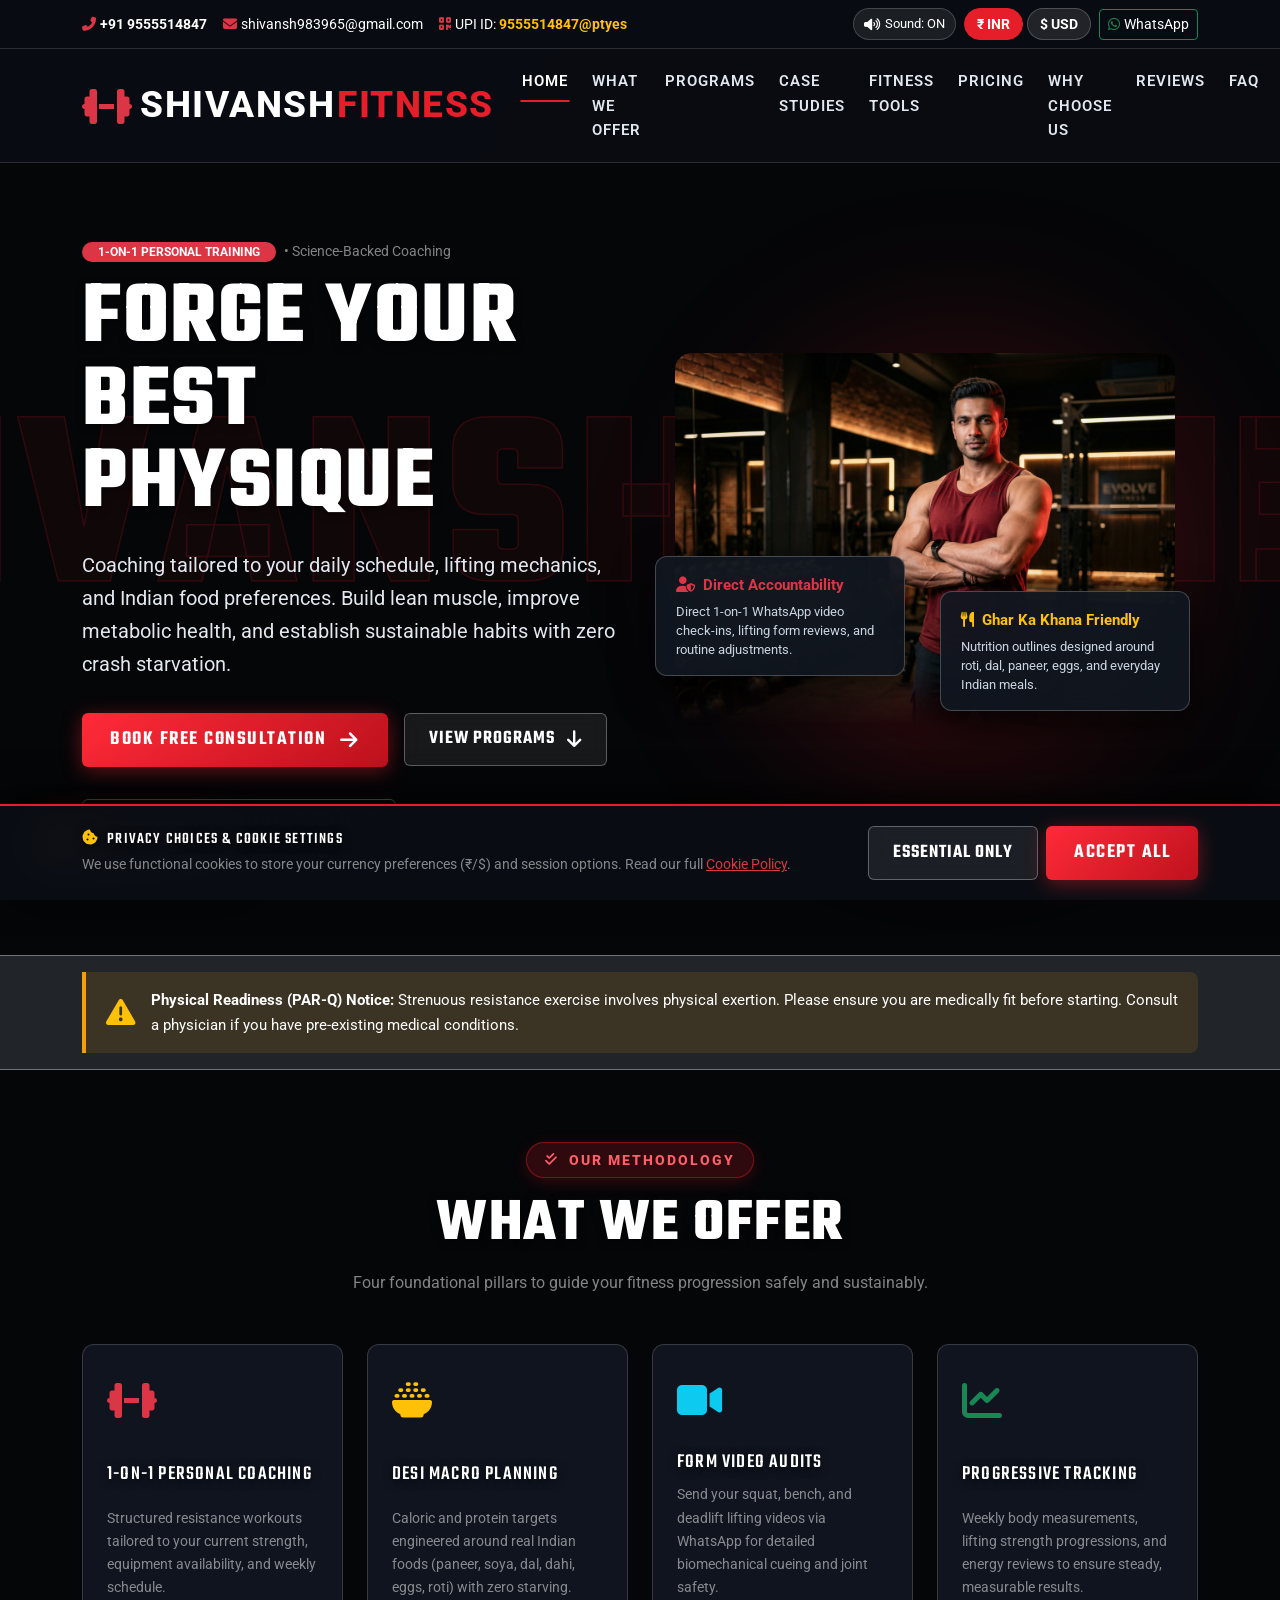
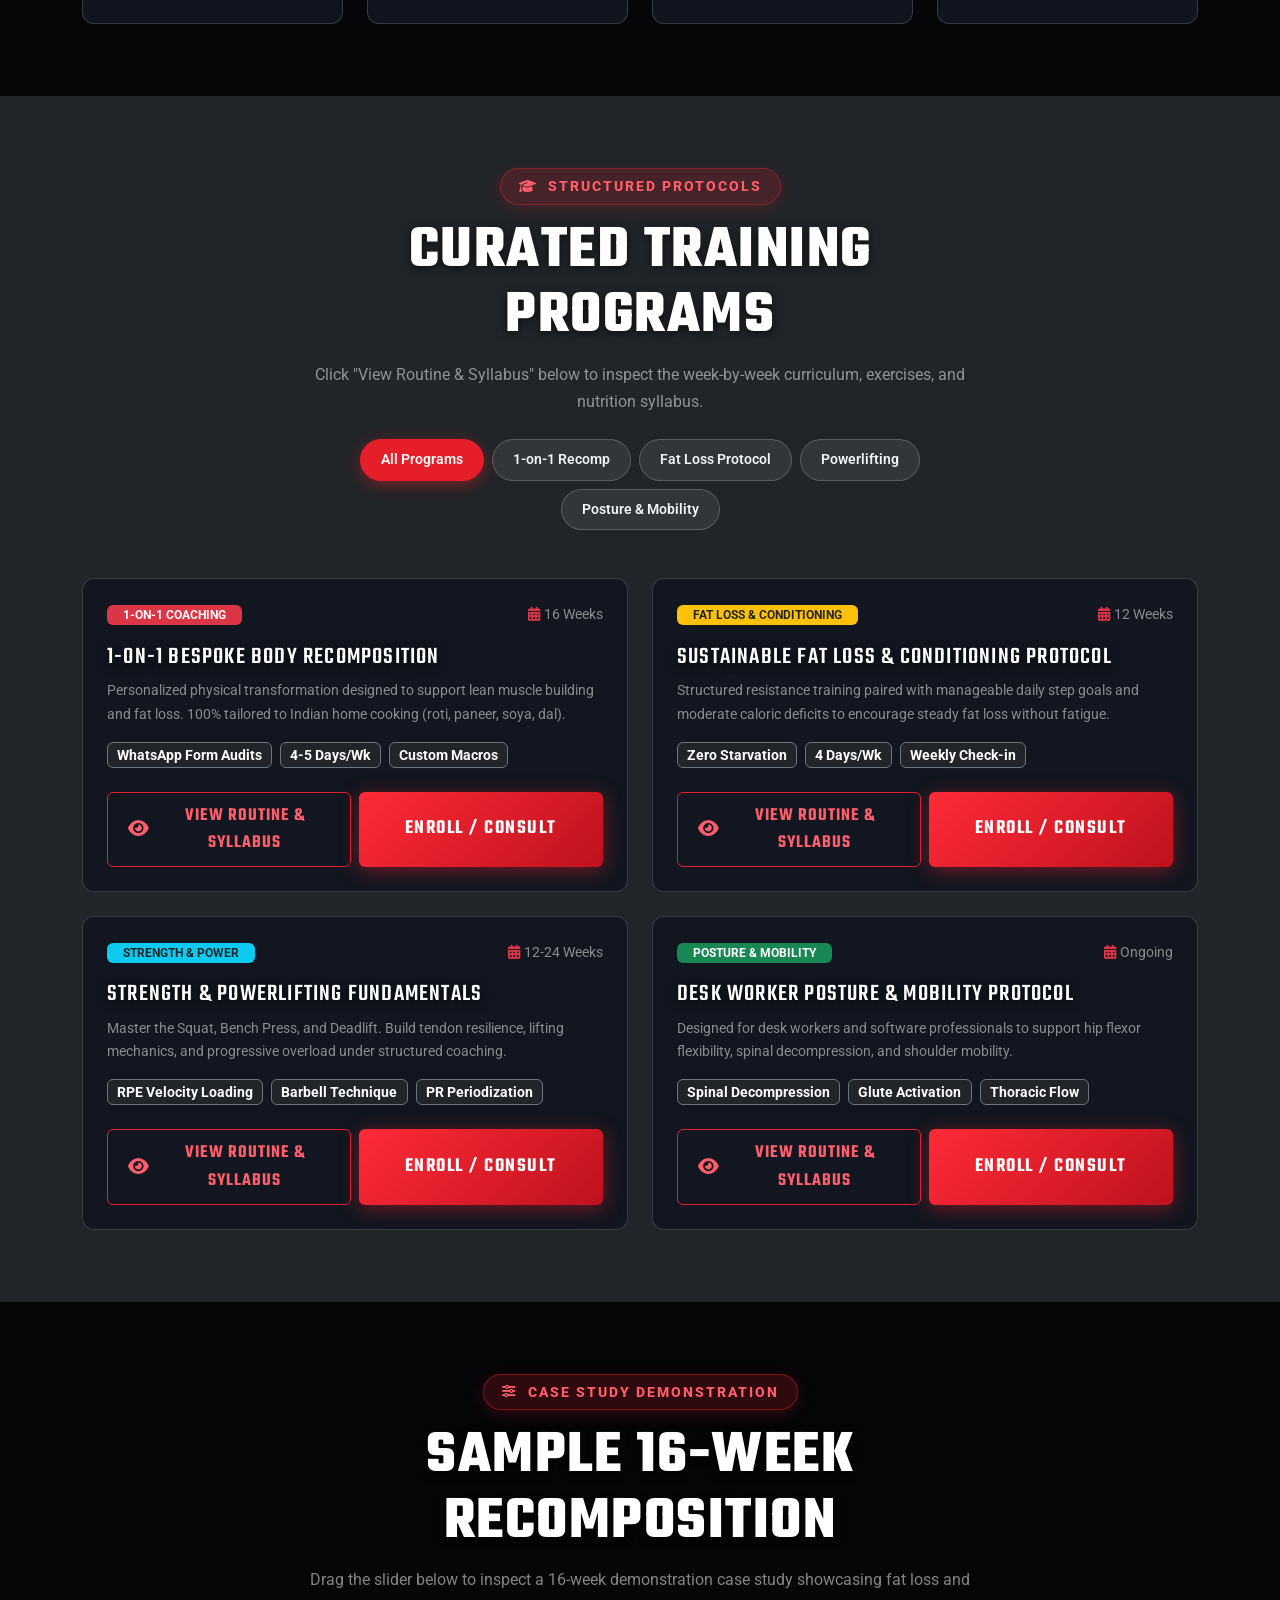
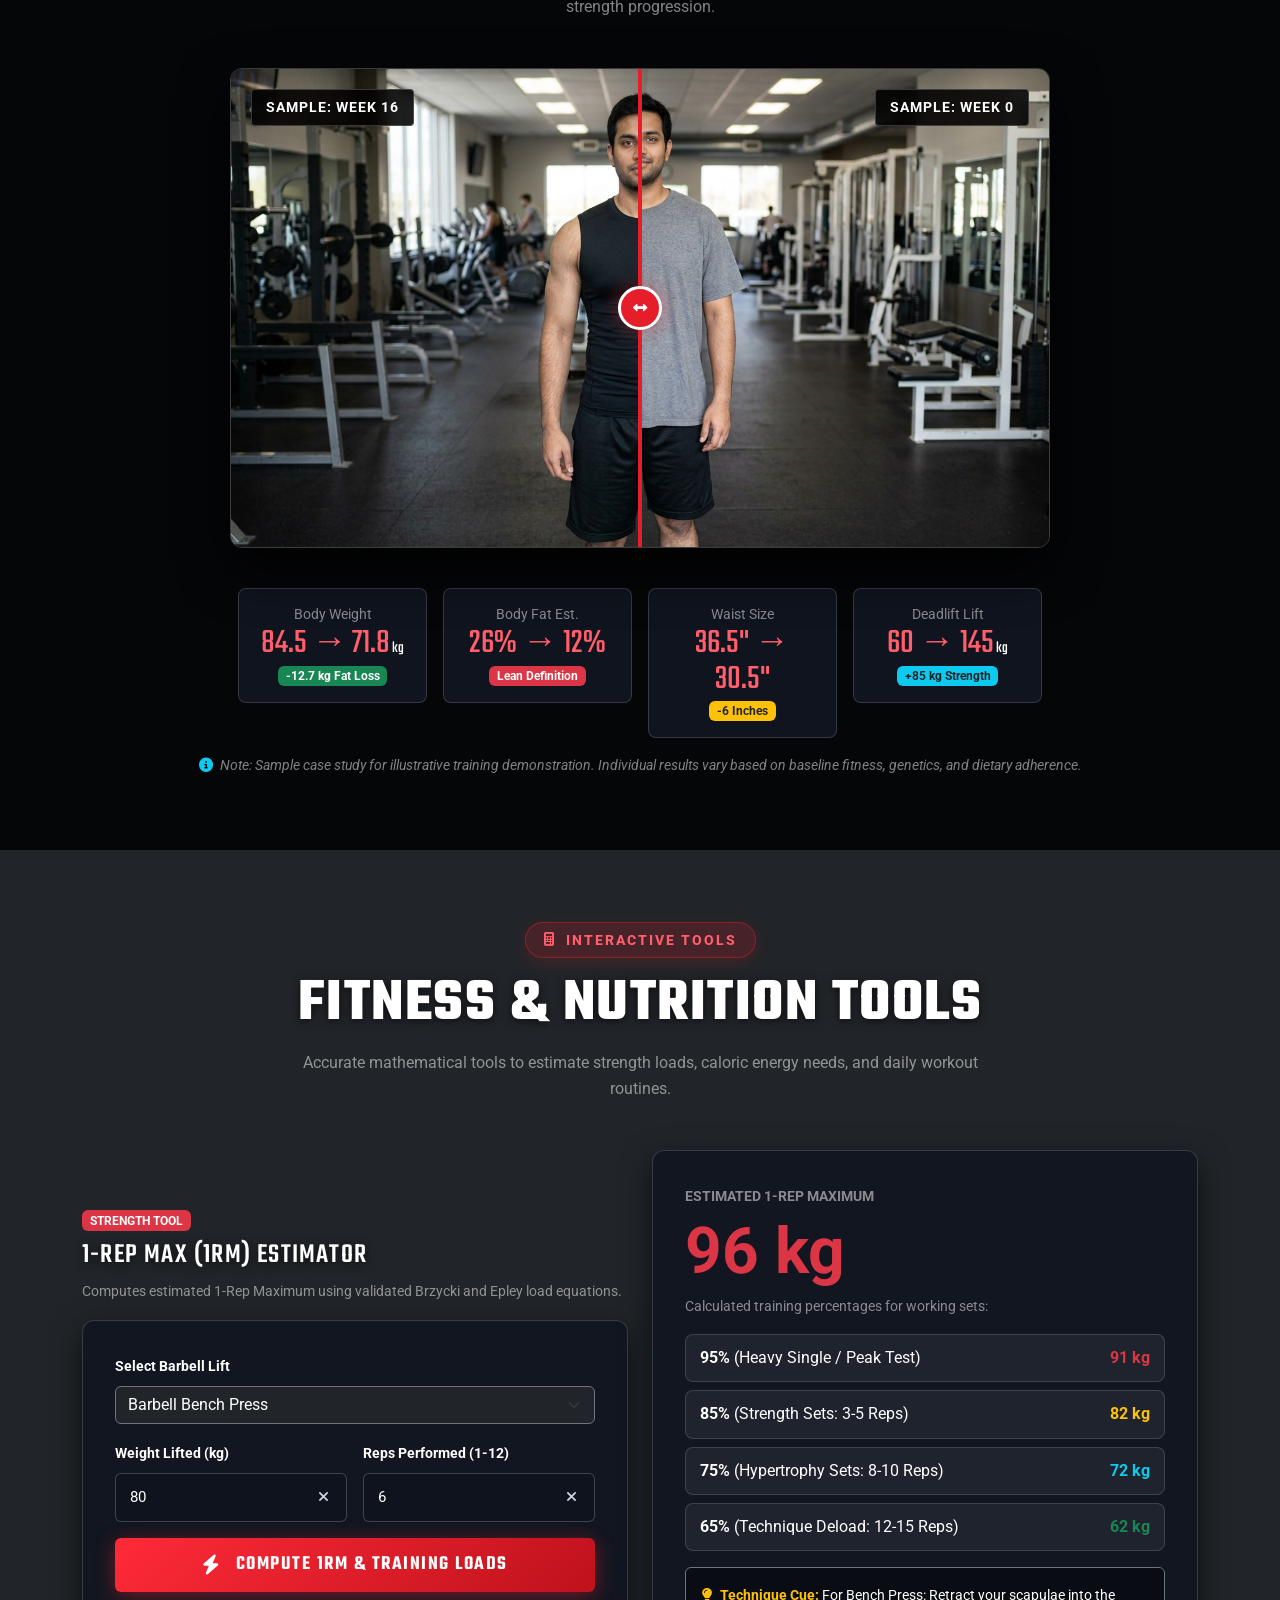
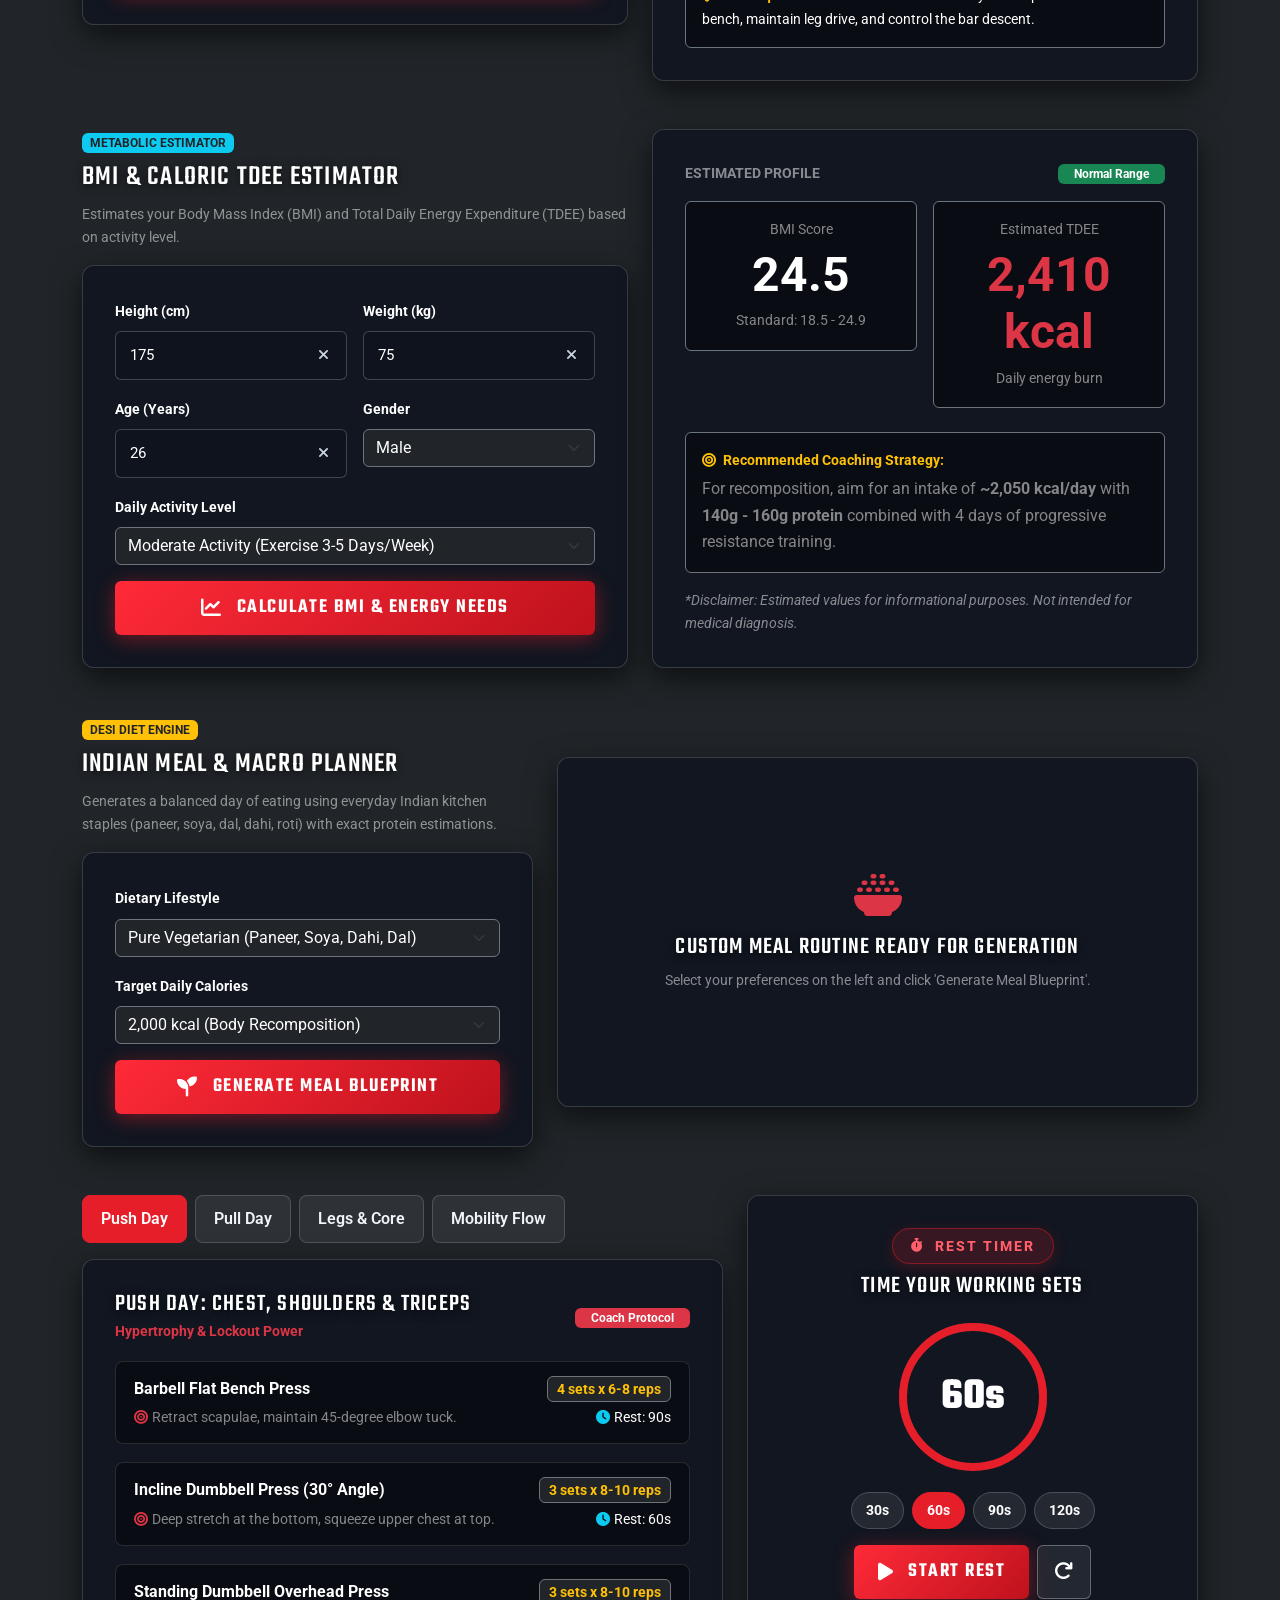
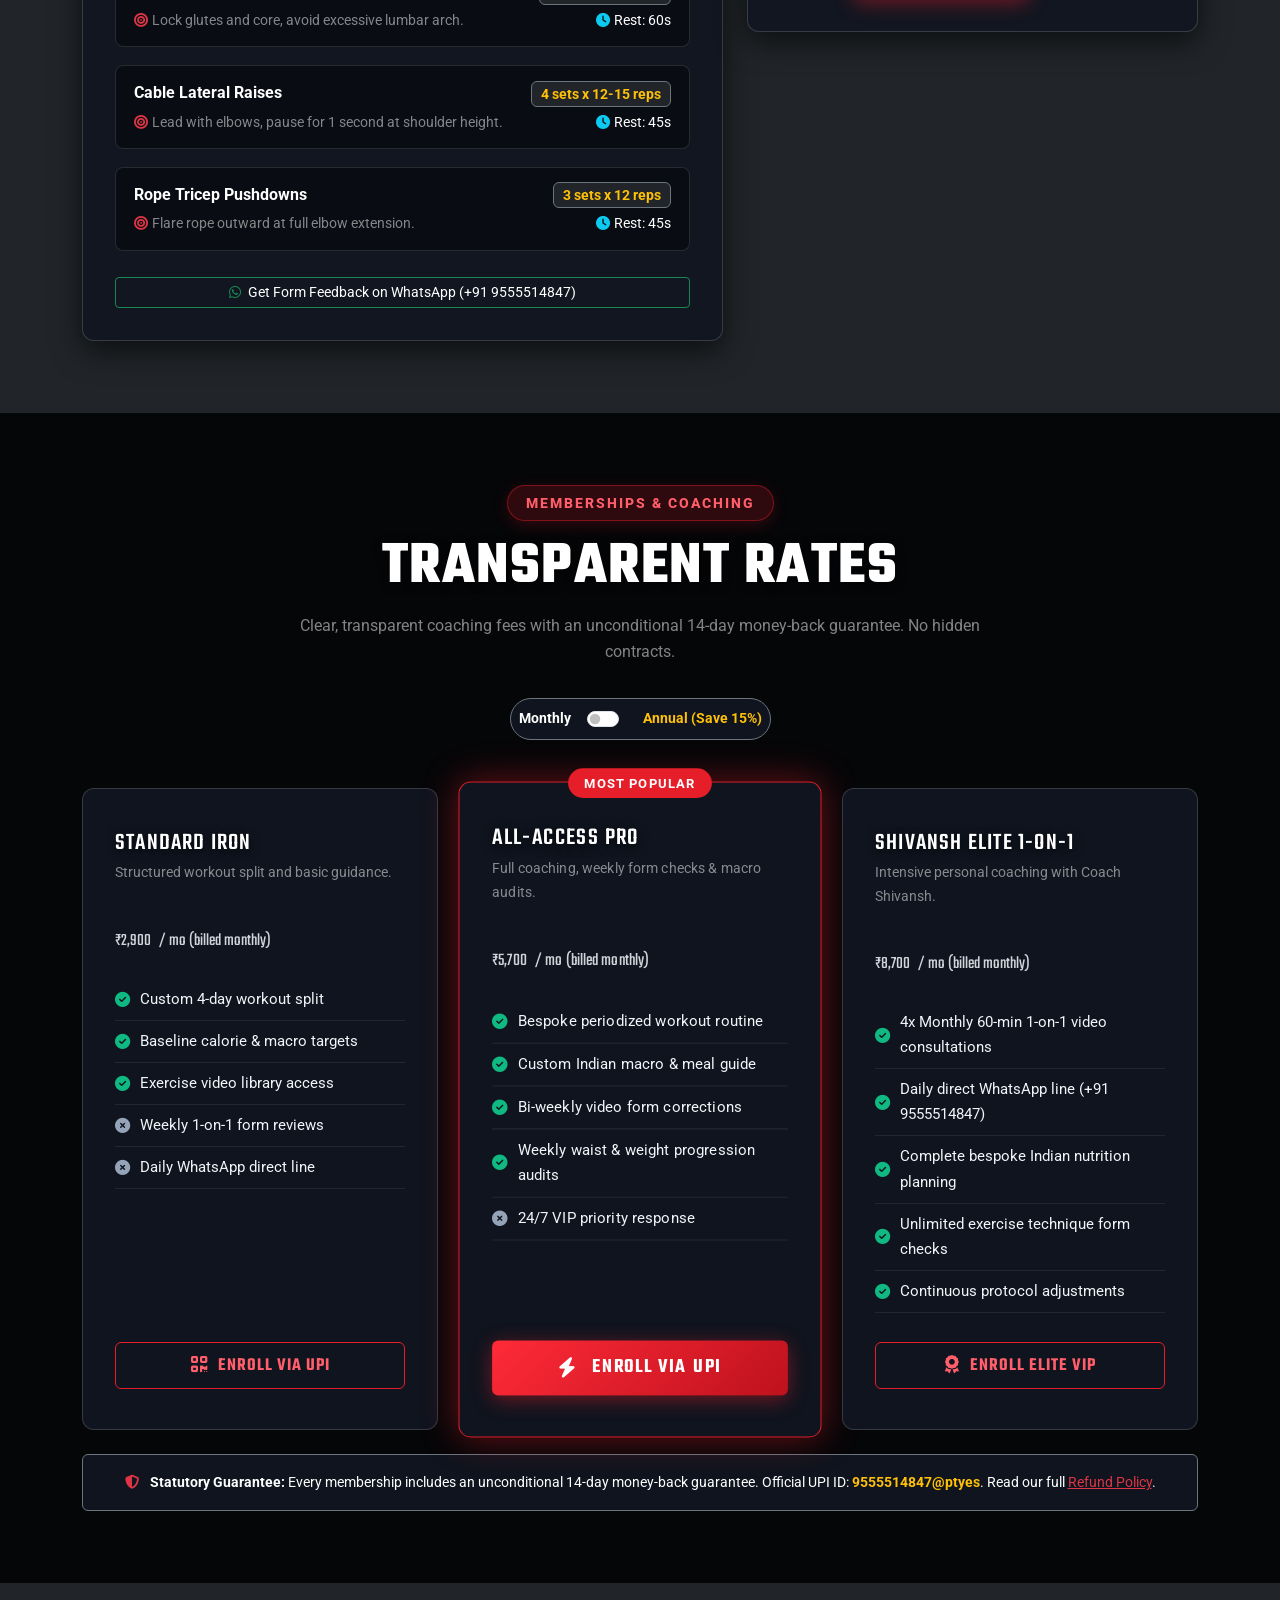
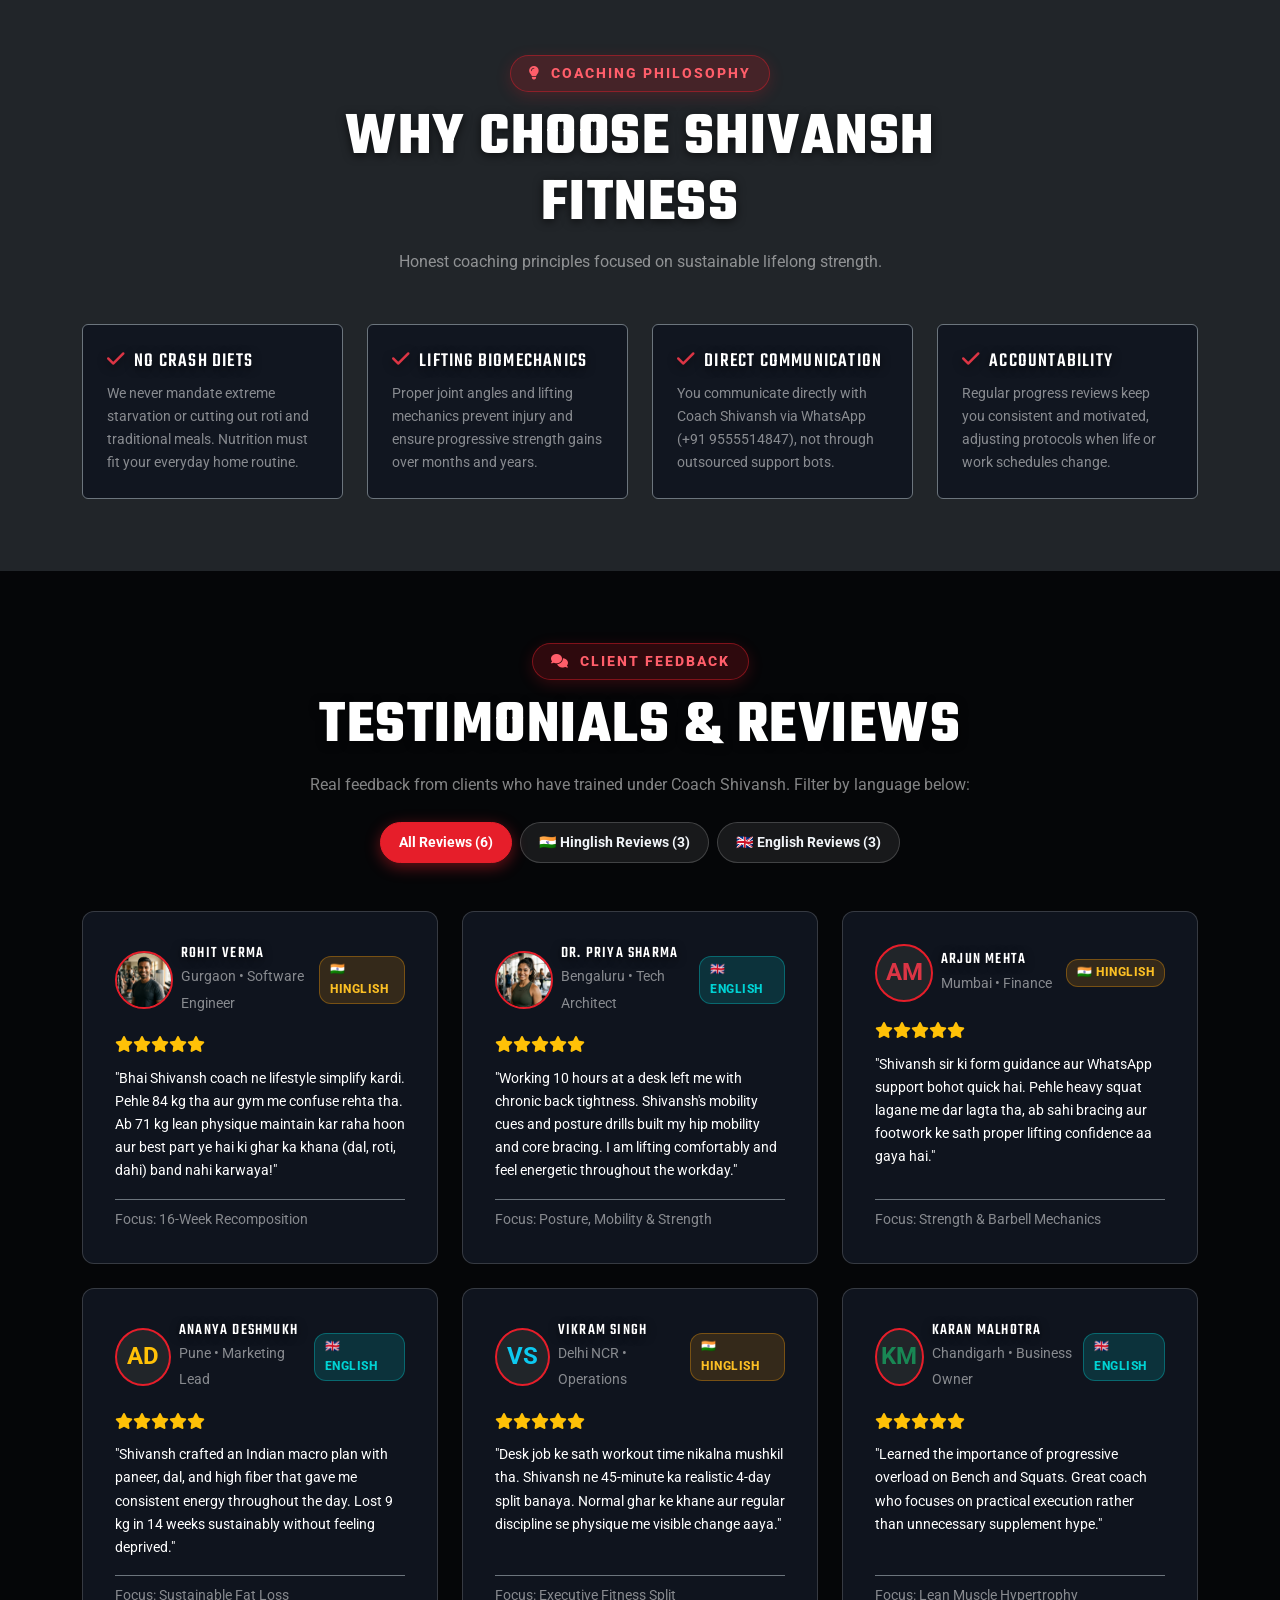
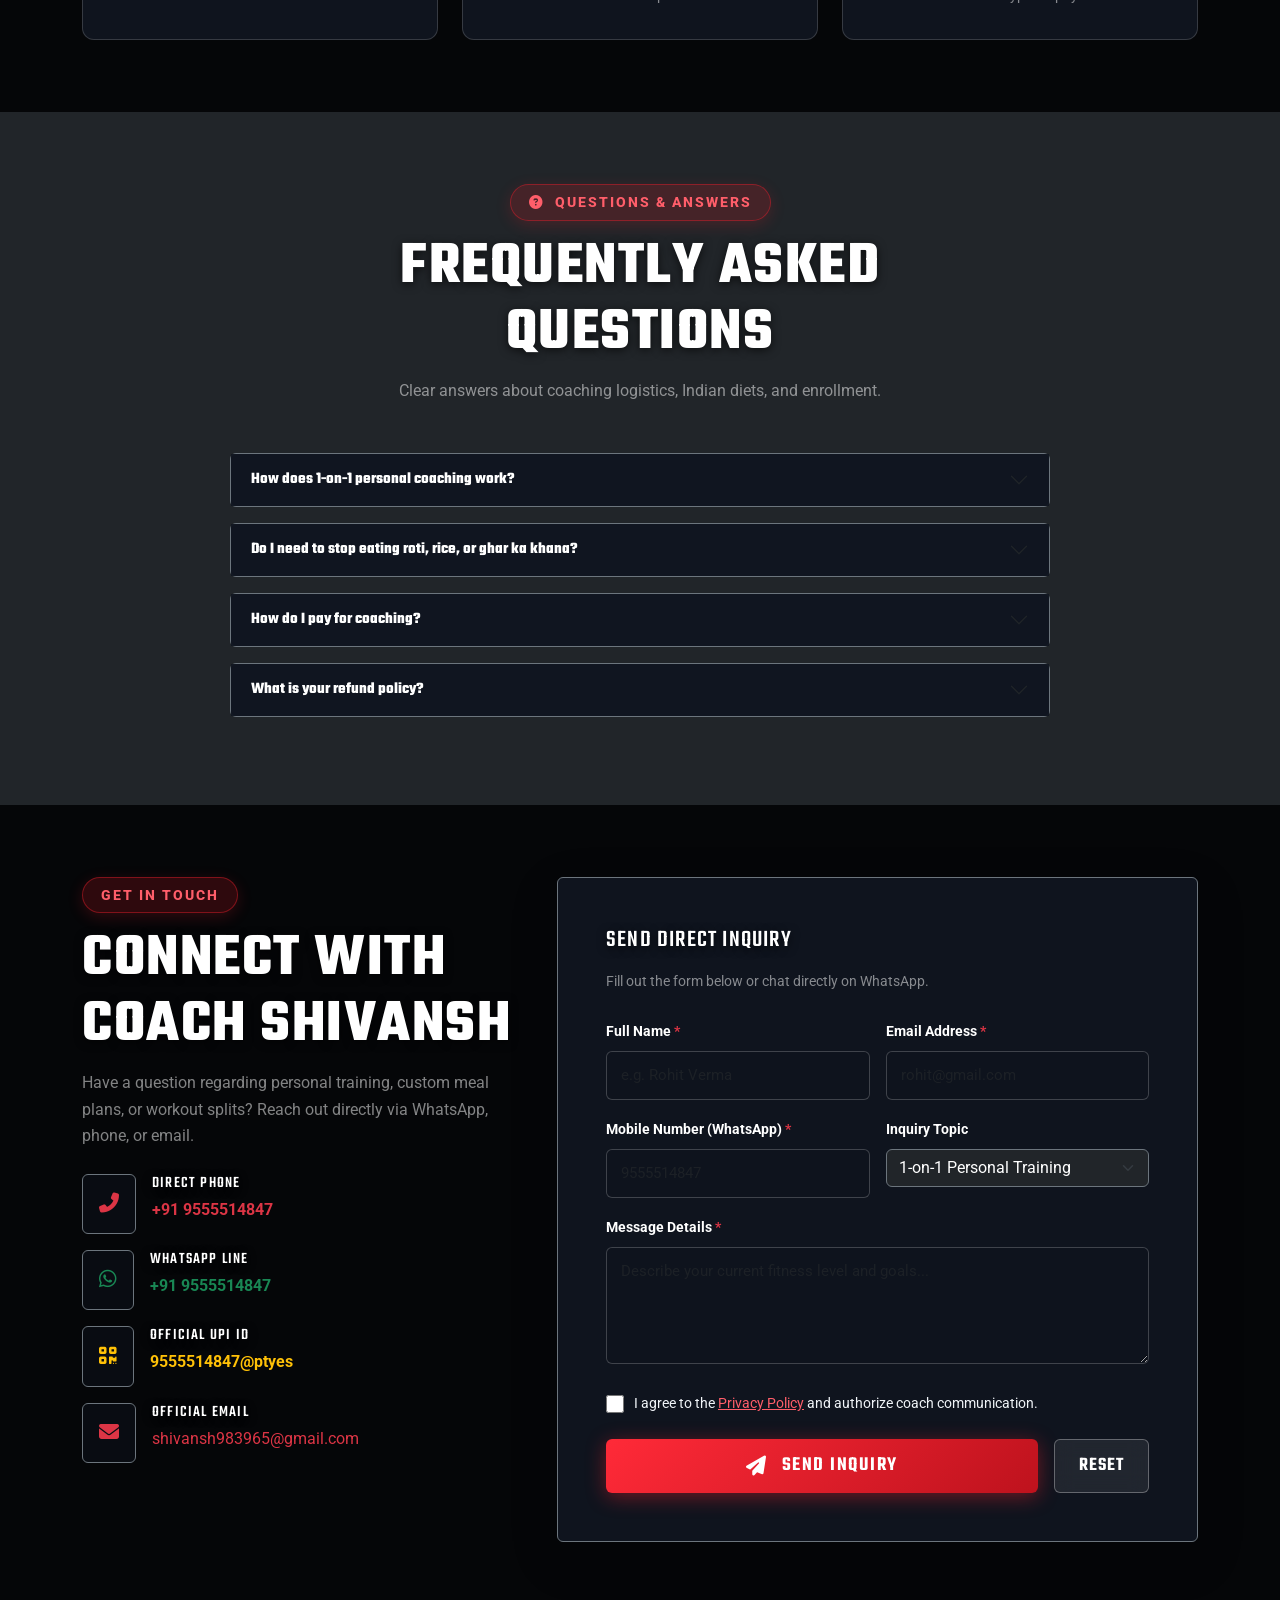
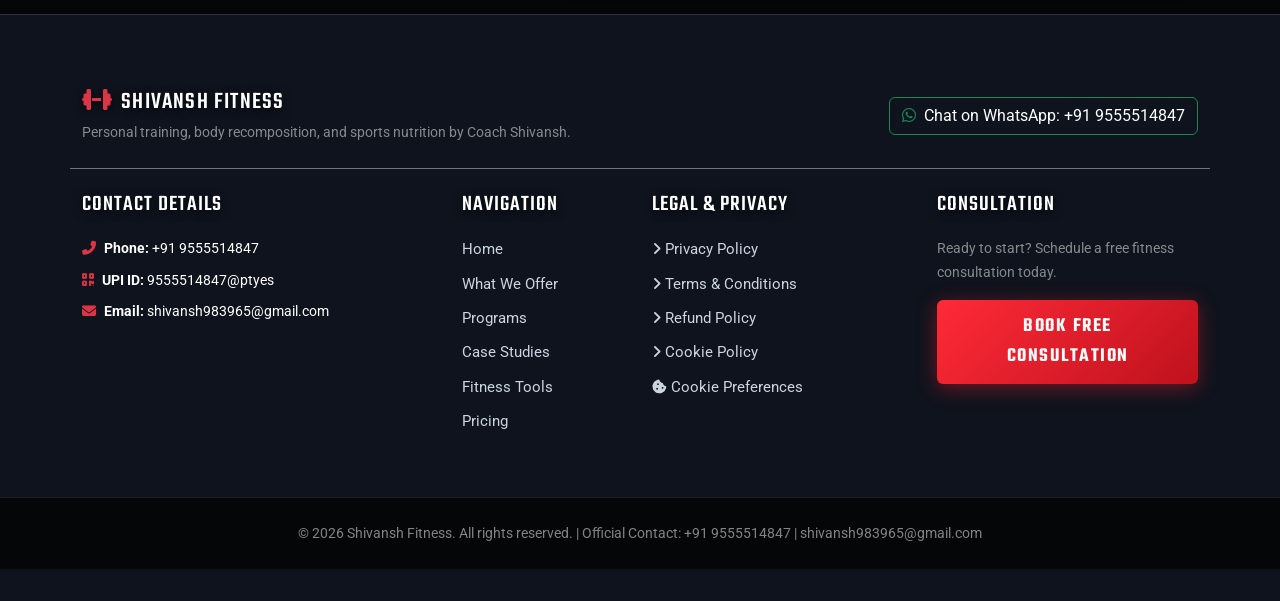
==== index.html @ 6442883d "Production-ready security, legal, SEO, and UX audit fixes" ====
<!DOCTYPE html>
<html lang="en">
<head>
  <meta charset="utf-8">
  <title>Shivansh Fitness | Personal Training, Body Recomposition & Nutrition Coaching</title>
  <meta name="viewport" content="width=device-width, initial-scale=1.0">
  <meta name="description" content="Personal training and fitness coaching by Coach Shivansh. Science-backed body recomposition, 1RM strength calculator, and customized Indian meal planning with zero starvation.">
  <meta name="keywords" content="Shivansh Fitness, personal trainer, online fitness coach, body recomposition, Indian diet planner, 1RM calculator, strength training, fat loss coaching">
  <meta name="author" content="Shivansh Fitness">
  <link rel="canonical" href="https://shivansh879516-star.github.io/gym-website/">

  <!-- Open Graph / Facebook -->
  <meta property="og:type" content="website">
  <meta property="og:url" content="https://shivansh879516-star.github.io/gym-website/">
  <meta property="og:title" content="Shivansh Fitness | Personal Training & Nutrition Coaching">
  <meta property="og:description" content="Science-backed 1-on-1 personal training, body recomposition, and sustainable Indian nutrition planning.">
  <meta property="og:image" content="https://shivansh879516-star.github.io/gym-website/img/hero-trainer.jpg">

  <!-- Twitter / X -->
  <meta property="twitter:card" content="summary_large_image">
  <meta property="twitter:url" content="https://shivansh879516-star.github.io/gym-website/">
  <meta property="twitter:title" content="Shivansh Fitness | Personal Training & Nutrition Coaching">
  <meta property="twitter:description" content="Science-backed 1-on-1 personal training, body recomposition, and sustainable Indian nutrition planning.">
  <meta property="twitter:image" content="https://shivansh879516-star.github.io/gym-website/img/hero-trainer.jpg">

  <!-- Google Web Fonts -->
  <link rel="preconnect" href="https://fonts.googleapis.com">
  <link rel="preconnect" href="https://fonts.gstatic.com" crossorigin>
  <link href="https://fonts.googleapis.com/css2?family=Roboto:wght@300;400;500;700;900&family=Teko:wght@400;500;600;700&display=swap" rel="stylesheet">

  <!-- Icons & Bootstrap 5 -->
  <link rel="stylesheet" href="https://cdnjs.cloudflare.com/ajax/libs/font-awesome/6.4.0/css/all.min.css">
  <link href="https://cdn.jsdelivr.net/npm/bootstrap@5.3.2/dist/css/bootstrap.min.css" rel="stylesheet">

  <!-- Custom Stylesheet -->
  <link href="css/style.css" rel="stylesheet">
</head>

<body>
  <!-- Ambient Breathing Red Glow Mesh -->
  <div class="ambient-glow-mesh" aria-hidden="true"></div>

  <!-- Accessible Skip Link -->
  <a href="#main-content" class="skip-link">Skip to main content</a>

  <!-- Top Bar with Verified Contact & Sound Toggle -->
  <header class="topbar-wrapper py-2">
    <div class="container">
      <div class="row align-items-center gy-2">
        <div class="col-lg-8 col-md-7 text-center text-md-start">
          <div class="d-flex flex-wrap justify-content-center justify-content-md-start gap-3 align-items-center">
            <a href="tel:+919555514847" class="text-white fw-bold" aria-label="Direct Phone +91 9555514847">
              <i class="fas fa-phone-alt text-danger me-1" aria-hidden="true"></i>+91 9555514847
            </a>
            <a href="mailto:shivansh983965@gmail.com" class="text-white" aria-label="Official Email shivansh983965@gmail.com">
              <i class="fas fa-envelope text-danger me-1" aria-hidden="true"></i>shivansh983965@gmail.com
            </a>
            <span class="text-white"><i class="fas fa-qrcode text-danger me-1"></i>UPI ID: <strong class="text-warning">9555514847@ptyes</strong></span>
          </div>
        </div>
        <div class="col-lg-4 col-md-5 text-center text-md-end">
          <div class="d-flex justify-content-center justify-content-md-end align-items-center gap-2">
            <!-- Audio Sound Toggle -->
            <button type="button" id="soundToggleBtn" class="sound-toggle-btn" aria-label="Toggle UI Sound Effects">
              <i class="fas fa-volume-up"></i> Sound: ON
            </button>
            <!-- Currency Switcher -->
            <div class="d-inline-flex gap-1 align-items-center">
              <button type="button" id="currINR" class="currency-pill-btn active" aria-label="Switch to Indian Rupees">₹ INR</button>
              <button type="button" id="currUSD" class="currency-pill-btn" aria-label="Switch to US Dollars">$ USD</button>
            </div>
            <a href="https://wa.me/919555514847?text=Hi%20Shivansh!%20I%20am%20interested%20in%20your%20Personal%20Training%20programs." target="_blank" rel="noopener noreferrer" class="btn btn-sm btn-outline-success text-white py-1 px-2 border-success d-inline-flex align-items-center gap-1" aria-label="Message Coach Shivansh on WhatsApp">
              <i class="fab fa-whatsapp text-success"></i> WhatsApp
            </a>
          </div>
        </div>
      </div>
    </div>
  </header>

  <!-- Sticky Navbar -->
  <nav class="navbar navbar-expand-lg navbar-custom" aria-label="Primary Navigation">
    <div class="container">
      <a class="navbar-brand d-flex align-items-center" href="index.html">
        <i class="fas fa-dumbbell text-danger fa-2x me-2" aria-hidden="true"></i>
        <span class="brand-logo-text">SHIVANSH<span>FITNESS</span></span>
      </a>

      <!-- Quick Action CTA -->
      <div class="d-flex align-items-center gap-2 order-lg-3">
        <button type="button" class="btn btn-primary-custom d-none d-sm-inline-flex" data-bs-toggle="modal" data-bs-target="#consultationModal">
          <span>Book Free Consultation</span>
        </button>
        <button class="navbar-toggler border-0 text-white p-2" type="button" data-bs-toggle="collapse" data-bs-target="#mainNavbar" aria-controls="mainNavbar" aria-expanded="false" aria-label="Toggle navigation menu">
          <i class="fas fa-bars fa-lg text-danger"></i>
        </button>
      </div>

      <div class="collapse navbar-collapse order-lg-2 justify-content-center" id="mainNavbar">
        <ul class="navbar-nav mb-2 mb-lg-0">
          <li class="nav-item"><a class="nav-link active" href="#hero">Home</a></li>
          <li class="nav-item"><a class="nav-link" href="#offerings">What We Offer</a></li>
          <li class="nav-item"><a class="nav-link" href="#programs">Programs</a></li>
          <li class="nav-item"><a class="nav-link" href="#transformation">Case Studies</a></li>
          <li class="nav-item"><a class="nav-link" href="#tools">Fitness Tools</a></li>
          <li class="nav-item"><a class="nav-link" href="#pricing">Pricing</a></li>
          <li class="nav-item"><a class="nav-link" href="#philosophy">Why Choose Us</a></li>
          <li class="nav-item"><a class="nav-link" href="#results">Reviews</a></li>
          <li class="nav-item"><a class="nav-link" href="#faq">FAQ</a></li>
          <li class="nav-item dropdown">
            <a class="nav-link dropdown-toggle" href="#" id="policyDropdown" role="button" data-bs-toggle="dropdown" aria-expanded="false">
              Legal
            </a>
            <ul class="dropdown-menu dropdown-menu-dark" aria-labelledby="policyDropdown">
              <li><a class="dropdown-item" href="privacy-policy.html">Privacy Policy</a></li>
              <li><a class="dropdown-item" href="terms-conditions.html">Terms & Conditions</a></li>
              <li><a class="dropdown-item" href="refund-policy.html">Refund Policy</a></li>
              <li><a class="dropdown-item" href="cookie-policy.html">Cookie Policy</a></li>
              <li><hr class="dropdown-divider border-secondary"></li>
              <li><a class="dropdown-item open-cookie-preferences" href="#">Cookie Preferences</a></li>
            </ul>
          </li>
          <li class="nav-item"><a class="nav-link" href="#contact">Contact</a></li>
        </ul>
      </div>
    </div>
  </nav>

  <main id="main-content">
    <!-- ==========================================================================
         1. HERO SECTION - CUSTOMER GOAL FOCUSED
         ========================================================================== -->
    <section id="hero" class="hero-mockup-section">
      <div class="hero-watermark-text" aria-hidden="true">SHIVANSH FITNESS</div>
      <div class="hero-red-spotlight" aria-hidden="true"></div>

      <div class="container position-relative" style="z-index: 3;">
        <div class="row align-items-center gy-5">
          <!-- Left Column: Value Proposition & Clear CTAs -->
          <div class="col-lg-6 hero-content-col scroll-pop">
            <div class="d-inline-flex align-items-center gap-2 mb-3">
              <span class="badge bg-danger rounded-pill px-3 py-1 text-uppercase fw-bold letter-spacing-1">1-on-1 Personal Training</span>
              <span class="text-white-50 small">• Science-Backed Coaching</span>
            </div>

            <h1 class="hero-main-title">
              <span>FORGE YOUR</span>
              <span class="text-white">BEST PHYSIQUE</span>
            </h1>

            <p class="hero-lead-text">
              Coaching tailored to your daily schedule, lifting mechanics, and Indian food preferences. Build lean muscle, improve metabolic health, and establish sustainable habits with zero crash starvation.
            </p>

            <div class="d-flex flex-wrap gap-3 align-items-center mb-4">
              <button type="button" class="btn btn-primary-custom" data-bs-toggle="modal" data-bs-target="#consultationModal">
                <span>Book Free Consultation</span> <i class="fas fa-arrow-right ms-1"></i>
              </button>
              <a href="#programs" class="btn btn-secondary-custom">
                View Programs <i class="fas fa-arrow-down ms-1"></i>
              </a>
            </div>

            <div class="pt-2">
              <a href="https://wa.me/919555514847?text=Hi%20Shivansh!%20I%20am%20visiting%20your%20website%20and%20would%20like%20to%20chat%20about%20personal%20training." target="_blank" rel="noopener noreferrer" class="btn btn-outline-success text-white border-success p-2 px-3 rounded d-inline-flex align-items-center gap-2">
                <i class="fab fa-whatsapp text-success fa-lg"></i> Direct WhatsApp (+91 9555514847)
              </a>
            </div>
          </div>

          <!-- Right Column: Indian Athletic Trainer & Feature Callouts -->
          <div class="col-lg-6">
            <div class="hero-trainer-stage scroll-pop-image">
              <div class="hero-trainer-img-wrapper tilt-card-luxury">
                <img src="img/hero-trainer.jpg" class="hero-trainer-img" alt="Coach Shivansh personal trainer in red athletic tank top">
                
                <!-- Floating Glass Card 1 -->
                <div class="hero-floating-stat-card stat-card-one">
                  <div class="hero-stat-title text-danger mb-1"><i class="fas fa-user-shield me-1"></i> Direct Accountability</div>
                  <p class="hero-stat-desc">Direct 1-on-1 WhatsApp video check-ins, lifting form reviews, and routine adjustments.</p>
                </div>

                <!-- Floating Glass Card 2 -->
                <div class="hero-floating-stat-card stat-card-two">
                  <div class="hero-stat-title text-warning mb-1"><i class="fas fa-utensils me-1"></i> Ghar Ka Khana Friendly</div>
                  <p class="hero-stat-desc">Nutrition outlines designed around roti, dal, paneer, eggs, and everyday Indian meals.</p>
                </div>
              </div>
            </div>
          </div>
        </div>
      </div>
    </section>

    <!-- Health Advisory Banner (PAR-Q) -->
    <section class="py-3 bg-dark border-top border-bottom border-secondary">
      <div class="container">
        <div class="disclaimer-banner mb-0">
          <div class="d-flex align-items-center gap-3">
            <i class="fas fa-triangle-exclamation fa-2x text-warning flex-shrink-0" aria-hidden="true"></i>
            <div>
              <strong>Physical Readiness (PAR-Q) Notice:</strong> Strenuous resistance exercise involves physical exertion. Please ensure you are medically fit before starting. Consult a physician if you have pre-existing medical conditions.
            </div>
          </div>
        </div>
      </div>
    </section>

    <!-- ==========================================================================
         2. WHAT WE OFFER (CORE PILLARS)
         ========================================================================== -->
    <section id="offerings" class="py-5">
      <div class="container py-4">
        <div class="text-center max-w-700 mx-auto mb-5 scroll-pop">
          <span class="section-badge"><i class="fas fa-check-double me-1"></i> OUR METHODOLOGY</span>
          <h2 class="section-title">WHAT WE OFFER</h2>
          <p class="text-white-50">Four foundational pillars to guide your fitness progression safely and sustainably.</p>
        </div>

        <div class="row g-4">
          <div class="col-lg-3 col-md-6 scroll-stagger">
            <div class="program-card-luxury p-4">
              <div class="text-danger fs-1 mb-3"><i class="fas fa-dumbbell"></i></div>
              <h3 class="h5 text-white mb-2">1-on-1 Personal Coaching</h3>
              <p class="text-white-50 small mb-0">Structured resistance workouts tailored to your current strength, equipment availability, and weekly schedule.</p>
            </div>
          </div>
          <div class="col-lg-3 col-md-6 scroll-stagger">
            <div class="program-card-luxury p-4">
              <div class="text-warning fs-1 mb-3"><i class="fas fa-bowl-rice"></i></div>
              <h3 class="h5 text-white mb-2">Desi Macro Planning</h3>
              <p class="text-white-50 small mb-0">Caloric and protein targets engineered around real Indian foods (paneer, soya, dal, dahi, eggs, roti) with zero starving.</p>
            </div>
          </div>
          <div class="col-lg-3 col-md-6 scroll-stagger">
            <div class="program-card-luxury p-4">
              <div class="text-info fs-1 mb-3"><i class="fas fa-video"></i></div>
              <h3 class="h5 text-white mb-2">Form Video Audits</h3>
              <p class="text-white-50 small mb-0">Send your squat, bench, and deadlift lifting videos via WhatsApp for detailed biomechanical cueing and joint safety.</p>
            </div>
          </div>
          <div class="col-lg-3 col-md-6 scroll-stagger">
            <div class="program-card-luxury p-4">
              <div class="text-success fs-1 mb-3"><i class="fas fa-chart-line"></i></div>
              <h3 class="h5 text-white mb-2">Progressive Tracking</h3>
              <p class="text-white-50 small mb-0">Weekly body measurements, lifting strength progressions, and energy reviews to ensure steady, measurable results.</p>
            </div>
          </div>
        </div>
      </div>
    </section>

    <!-- ==========================================================================
         3. CURATED TRAINING PROGRAMS (#programs)
         ========================================================================== -->
    <section id="programs" class="py-5 bg-dark">
      <div class="container py-4">
        <div class="text-center max-w-700 mx-auto mb-4 scroll-pop">
          <span class="section-badge"><i class="fas fa-graduation-cap me-1"></i> STRUCTURED PROTOCOLS</span>
          <h2 class="section-title">CURATED TRAINING PROGRAMS</h2>
          <p class="text-white-50">Click "View Routine & Syllabus" below to inspect the week-by-week curriculum, exercises, and nutrition syllabus.</p>

          <!-- Interactive Category Filter -->
          <div class="d-flex flex-wrap justify-content-center gap-2 mt-4">
            <button type="button" class="program-filter-btn active" data-filter="all">All Programs</button>
            <button type="button" class="program-filter-btn" data-filter="recomp">1-on-1 Recomp</button>
            <button type="button" class="program-filter-btn" data-filter="shred">Fat Loss Protocol</button>
            <button type="button" class="program-filter-btn" data-filter="power">Powerlifting</button>
            <button type="button" class="program-filter-btn" data-filter="mobility">Posture & Mobility</button>
          </div>
        </div>

        <div class="row g-4 mt-2">
          <!-- Program 1: Recomp -->
          <div class="col-lg-6 program-col-item scroll-stagger" data-category="recomp">
            <div class="program-card-luxury p-4">
              <div class="d-flex justify-content-between align-items-center mb-3">
                <span class="badge bg-danger px-3 py-1">1-ON-1 COACHING</span>
                <span class="text-white-50 small"><i class="fas fa-calendar-alt text-danger me-1"></i>16 Weeks</span>
              </div>
              <h3 class="h4 text-white mb-2">1-on-1 Bespoke Body Recomposition</h3>
              <p class="text-white-50 small mb-3">
                Personalized physical transformation designed to support lean muscle building and fat loss. 100% tailored to Indian home cooking (roti, paneer, soya, dal).
              </p>
              <div class="d-flex flex-wrap gap-2 mb-4">
                <span class="badge bg-dark border border-secondary text-white small">WhatsApp Form Audits</span>
                <span class="badge bg-dark border border-secondary text-white small">4-5 Days/Wk</span>
                <span class="badge bg-dark border border-secondary text-white small">Custom Macros</span>
              </div>
              <div class="d-flex gap-2">
                <button type="button" class="btn btn-outline-primary-custom w-50 btn-view-program" data-program-key="recomp">
                  <i class="fas fa-eye me-1"></i> View Routine & Syllabus
                </button>
                <button type="button" class="btn btn-primary-custom w-50 trigger-checkout-btn" data-plan="Shivansh Elite 1-on-1" data-usd="105" data-inr="8700">
                  Enroll / Consult
                </button>
              </div>
            </div>
          </div>

          <!-- Program 2: Fat Loss -->
          <div class="col-lg-6 program-col-item scroll-stagger" data-category="shred">
            <div class="program-card-luxury p-4">
              <div class="d-flex justify-content-between align-items-center mb-3">
                <span class="badge bg-warning text-dark px-3 py-1">FAT LOSS & CONDITIONING</span>
                <span class="text-white-50 small"><i class="fas fa-calendar-alt text-danger me-1"></i>12 Weeks</span>
              </div>
              <h3 class="h4 text-white mb-2">Sustainable Fat Loss & Conditioning Protocol</h3>
              <p class="text-white-50 small mb-3">
                Structured resistance training paired with manageable daily step goals and moderate caloric deficits to encourage steady fat loss without fatigue.
              </p>
              <div class="d-flex flex-wrap gap-2 mb-4">
                <span class="badge bg-dark border border-secondary text-white small">Zero Starvation</span>
                <span class="badge bg-dark border border-secondary text-white small">4 Days/Wk</span>
                <span class="badge bg-dark border border-secondary text-white small">Weekly Check-in</span>
              </div>
              <div class="d-flex gap-2">
                <button type="button" class="btn btn-outline-primary-custom w-50 btn-view-program" data-program-key="shred">
                  <i class="fas fa-eye me-1"></i> View Routine & Syllabus
                </button>
                <button type="button" class="btn btn-primary-custom w-50 trigger-checkout-btn" data-plan="All-Access Pro Tier" data-usd="69" data-inr="5700">
                  Enroll / Consult
                </button>
              </div>
            </div>
          </div>

          <!-- Program 3: Powerlifting -->
          <div class="col-lg-6 program-col-item scroll-stagger" data-category="power">
            <div class="program-card-luxury p-4">
              <div class="d-flex justify-content-between align-items-center mb-3">
                <span class="badge bg-info text-dark px-3 py-1">STRENGTH & POWER</span>
                <span class="text-white-50 small"><i class="fas fa-calendar-alt text-danger me-1"></i>12-24 Weeks</span>
              </div>
              <h3 class="h4 text-white mb-2">Strength & Powerlifting Fundamentals</h3>
              <p class="text-white-50 small mb-3">
                Master the Squat, Bench Press, and Deadlift. Build tendon resilience, lifting mechanics, and progressive overload under structured coaching.
              </p>
              <div class="d-flex flex-wrap gap-2 mb-4">
                <span class="badge bg-dark border border-secondary text-white small">RPE Velocity Loading</span>
                <span class="badge bg-dark border border-secondary text-white small">Barbell Technique</span>
                <span class="badge bg-dark border border-secondary text-white small">PR Periodization</span>
              </div>
              <div class="d-flex gap-2">
                <button type="button" class="btn btn-outline-primary-custom w-50 btn-view-program" data-program-key="power">
                  <i class="fas fa-eye me-1"></i> View Routine & Syllabus
                </button>
                <button type="button" class="btn btn-primary-custom w-50 trigger-checkout-btn" data-plan="All-Access Pro Tier" data-usd="69" data-inr="5700">
                  Enroll / Consult
                </button>
              </div>
            </div>
          </div>

          <!-- Program 4: Mobility & Rehab -->
          <div class="col-lg-6 program-col-item scroll-stagger" data-category="mobility">
            <div class="program-card-luxury p-4">
              <div class="d-flex justify-content-between align-items-center mb-3">
                <span class="badge bg-success px-3 py-1">POSTURE & MOBILITY</span>
                <span class="text-white-50 small"><i class="fas fa-calendar-alt text-danger me-1"></i>Ongoing</span>
              </div>
              <h3 class="h4 text-white mb-2">Desk Worker Posture & Mobility Protocol</h3>
              <p class="text-white-50 small mb-3">
                Designed for desk workers and software professionals to support hip flexor flexibility, spinal decompression, and shoulder mobility.
              </p>
              <div class="d-flex flex-wrap gap-2 mb-4">
                <span class="badge bg-dark border border-secondary text-white small">Spinal Decompression</span>
                <span class="badge bg-dark border border-secondary text-white small">Glute Activation</span>
                <span class="badge bg-dark border border-secondary text-white small">Thoracic Flow</span>
              </div>
              <div class="d-flex gap-2">
                <button type="button" class="btn btn-outline-primary-custom w-50 btn-view-program" data-program-key="mobility">
                  <i class="fas fa-eye me-1"></i> View Routine & Syllabus
                </button>
                <button type="button" class="btn btn-primary-custom w-50 trigger-checkout-btn" data-plan="Standard Iron Tier" data-usd="35" data-inr="2900">
                  Enroll / Consult
                </button>
              </div>
            </div>
          </div>
        </div>
      </div>
    </section>

    <!-- ==========================================================================
         4. SAMPLE CASE STUDIES / DEMONSTRATION (#transformation)
         ========================================================================== -->
    <section id="transformation" class="py-5">
      <div class="container py-4">
        <div class="text-center max-w-700 mx-auto mb-5 scroll-pop">
          <span class="section-badge"><i class="fas fa-sliders-h me-1"></i> CASE STUDY DEMONSTRATION</span>
          <h2 class="section-title">SAMPLE 16-WEEK RECOMPOSITION</h2>
          <p class="text-white-50">Drag the slider below to inspect a 16-week demonstration case study showcasing fat loss and strength progression.</p>
        </div>

        <div class="transformation-slider-container scroll-pop-image" id="transformationSlider">
          <img src="img/transformation-before.jpg" class="slider-img slider-img-before" alt="Sample case study before starting 16-week training">
          <span class="slider-badge-label slider-badge-before">SAMPLE: WEEK 0</span>

          <div class="slider-img-after-wrapper" id="sliderAfterWrapper">
            <img src="img/transformation-after.jpg" class="slider-img slider-img-after" id="sliderAfterImg" alt="Sample case study after 16 weeks of resistance training">
          </div>
          <span class="slider-badge-label slider-badge-after">SAMPLE: WEEK 16</span>

          <div class="slider-handle" id="sliderHandle">
            <div class="slider-handle-circle">
              <i class="fas fa-arrows-alt-h"></i>
            </div>
          </div>
        </div>

        <!-- Metric Dashboard -->
        <div class="row g-3 max-w-820 mx-auto mt-4 scroll-stagger">
          <div class="col-sm-6 col-md-3">
            <div class="transformation-metric-card">
              <span class="text-white-50 small d-block">Body Weight</span>
              <div class="transformation-metric-val">84.5 → 71.8<span class="fs-6 text-white"> kg</span></div>
              <span class="badge bg-success mt-1">-12.7 kg Fat Loss</span>
            </div>
          </div>
          <div class="col-sm-6 col-md-3">
            <div class="transformation-metric-card">
              <span class="text-white-50 small d-block">Body Fat Est.</span>
              <div class="transformation-metric-val">26% → 12%</div>
              <span class="badge bg-danger mt-1">Lean Definition</span>
            </div>
          </div>
          <div class="col-sm-6 col-md-3">
            <div class="transformation-metric-card">
              <span class="text-white-50 small d-block">Waist Size</span>
              <div class="transformation-metric-val">36.5" → 30.5"</div>
              <span class="badge bg-warning text-dark mt-1">-6 Inches</span>
            </div>
          </div>
          <div class="col-sm-6 col-md-3">
            <div class="transformation-metric-card">
              <span class="text-white-50 small d-block">Deadlift Lift</span>
              <div class="transformation-metric-val">60 → 145<span class="fs-6 text-white"> kg</span></div>
              <span class="badge bg-info text-dark mt-1">+85 kg Strength</span>
            </div>
          </div>
        </div>

        <div class="text-center mt-3 text-white-50 small">
          <i class="fas fa-info-circle text-info me-1"></i> <em>Note: Sample case study for illustrative training demonstration. Individual results vary based on baseline fitness, genetics, and dietary adherence.</em>
        </div>
      </div>
    </section>

    <!-- ==========================================================================
         5. INTERACTIVE FITNESS TOOLS (#tools)
         ========================================================================== -->
    <section id="tools" class="py-5 bg-dark">
      <div class="container py-4">
        <div class="text-center max-w-700 mx-auto mb-5 scroll-pop">
          <span class="section-badge"><i class="fas fa-calculator me-1"></i> INTERACTIVE TOOLS</span>
          <h2 class="section-title">FITNESS & NUTRITION TOOLS</h2>
          <p class="text-white-50">Accurate mathematical tools to estimate strength loads, caloric energy needs, and daily workout routines.</p>
        </div>

        <!-- Tool 1: 1RM Calculator -->
        <div class="row align-items-center gy-4 mb-5" id="one-rep-max">
          <div class="col-lg-6 scroll-pop">
            <span class="badge bg-danger mb-2">STRENGTH TOOL</span>
            <h3 class="h3 text-white">1-Rep Max (1RM) Estimator</h3>
            <p class="text-white-50 small">
              Computes estimated 1-Rep Maximum using validated Brzycki and Epley load equations.
            </p>

            <form id="ormCalcForm" class="calc-tool-card" novalidate>
              <div class="mb-3">
                <label for="ormLiftSelect" class="form-label text-white small fw-bold">Select Barbell Lift</label>
                <select id="ormLiftSelect" class="form-select bg-dark text-white border-secondary">
                  <option value="squat">Barbell Back Squat</option>
                  <option value="bench" selected>Barbell Bench Press</option>
                  <option value="deadlift">Conventional / Sumo Deadlift</option>
                  <option value="ohp">Standing Overhead Barbell Press</option>
                </select>
              </div>

              <div class="row g-3 mb-3">
                <div class="col-sm-6">
                  <label for="ormWeightInput" class="form-label text-white small fw-bold">Weight Lifted (kg)</label>
                  <div class="input-group-clearable">
                    <input type="number" id="ormWeightInput" class="form-control" placeholder="e.g. 80" min="10" max="400" value="80" required>
                    <button type="button" class="input-clear-btn" aria-label="Clear weight"><i class="fas fa-times"></i></button>
                  </div>
                </div>
                <div class="col-sm-6">
                  <label for="ormRepsInput" class="form-label text-white small fw-bold">Reps Performed (1-12)</label>
                  <div class="input-group-clearable">
                    <input type="number" id="ormRepsInput" class="form-control" placeholder="e.g. 6" min="1" max="15" value="6" required>
                    <button type="button" class="input-clear-btn" aria-label="Clear reps"><i class="fas fa-times"></i></button>
                  </div>
                </div>
              </div>

              <button type="submit" class="btn btn-primary-custom w-100">
                <i class="fas fa-bolt me-1"></i> Compute 1RM & Training Loads
              </button>
            </form>
          </div>

          <div class="col-lg-6 scroll-pop">
            <div class="calc-tool-card">
              <span class="text-white-50 small text-uppercase fw-bold">Estimated 1-Rep Maximum</span>
              <div class="display-3 text-danger fw-bold my-1" id="ormResult1RM">96 kg</div>
              <p class="text-white-50 small mb-3">Calculated training percentages for working sets:</p>

              <div class="d-flex flex-column gap-2 mb-3">
                <div class="orm-percentage-badge">
                  <span class="text-white"><strong>95%</strong> (Heavy Single / Peak Test)</span>
                  <strong class="text-danger" id="ormResult95">91 kg</strong>
                </div>
                <div class="orm-percentage-badge">
                  <span class="text-white"><strong>85%</strong> (Strength Sets: 3-5 Reps)</span>
                  <strong class="text-warning" id="ormResult85">82 kg</strong>
                </div>
                <div class="orm-percentage-badge">
                  <span class="text-white"><strong>75%</strong> (Hypertrophy Sets: 8-10 Reps)</span>
                  <strong class="text-info" id="ormResult75">72 kg</strong>
                </div>
                <div class="orm-percentage-badge">
                  <span class="text-white"><strong>65%</strong> (Technique Deload: 12-15 Reps)</span>
                  <strong class="text-success" id="ormResult65">62 kg</strong>
                </div>
              </div>

              <div id="ormCoachCue" class="p-3 rounded bg-darkest text-white small border border-secondary">
                <strong class="text-warning"><i class="fas fa-lightbulb me-1"></i> Technique Cue:</strong> For Bench Press: Retract your scapulae into the bench, maintain leg drive, and control the bar descent.
              </div>
            </div>
          </div>
        </div>

        <!-- Tool 2: BMI & TDEE Calculator -->
        <div class="row align-items-center gy-4 mb-5" id="bmi-calculator">
          <div class="col-lg-6 scroll-pop">
            <span class="badge bg-info text-dark mb-2">METABOLIC ESTIMATOR</span>
            <h3 class="h3 text-white">BMI & Caloric TDEE Estimator</h3>
            <p class="text-white-50 small">
              Estimates your Body Mass Index (BMI) and Total Daily Energy Expenditure (TDEE) based on activity level.
            </p>

            <form id="bmiCalcForm" class="calc-tool-card" novalidate>
              <div class="row g-3 mb-3">
                <div class="col-sm-6">
                  <label for="calcHeight" class="form-label text-white small fw-bold">Height (cm)</label>
                  <div class="input-group-clearable">
                    <input type="number" id="calcHeight" class="form-control" placeholder="e.g. 175" min="80" max="250" value="175" required>
                    <button type="button" class="input-clear-btn" aria-label="Clear height"><i class="fas fa-times"></i></button>
                  </div>
                </div>
                <div class="col-sm-6">
                  <label for="calcWeight" class="form-label text-white small fw-bold">Weight (kg)</label>
                  <div class="input-group-clearable">
                    <input type="number" id="calcWeight" class="form-control" placeholder="e.g. 75" min="30" max="250" value="75" required>
                    <button type="button" class="input-clear-btn" aria-label="Clear weight"><i class="fas fa-times"></i></button>
                  </div>
                </div>
                <div class="col-sm-6">
                  <label for="calcAge" class="form-label text-white small fw-bold">Age (Years)</label>
                  <div class="input-group-clearable">
                    <input type="number" id="calcAge" class="form-control" placeholder="e.g. 26" min="16" max="90" value="26" required>
                    <button type="button" class="input-clear-btn" aria-label="Clear age"><i class="fas fa-times"></i></button>
                  </div>
                </div>
                <div class="col-sm-6">
                  <label for="calcGender" class="form-label text-white small fw-bold">Gender</label>
                  <select id="calcGender" class="form-select bg-dark text-white border-secondary">
                    <option value="male" selected>Male</option>
                    <option value="female">Female</option>
                  </select>
                </div>
                <div class="col-12">
                  <label for="calcActivity" class="form-label text-white small fw-bold">Daily Activity Level</label>
                  <select id="calcActivity" class="form-select bg-dark text-white border-secondary">
                    <option value="1.2">Sedentary (Desk Job, Minimal Exercise)</option>
                    <option value="1.375">Light Activity (Exercise 1-3 Days/Week)</option>
                    <option value="1.55" selected>Moderate Activity (Exercise 3-5 Days/Week)</option>
                    <option value="1.725">Heavy Activity (Hard Exercise 6-7 Days/Week)</option>
                  </select>
                </div>
              </div>

              <button type="submit" class="btn btn-primary-custom w-100">
                <i class="fas fa-chart-line me-1"></i> Calculate BMI & Energy Needs
              </button>
            </form>
          </div>

          <div class="col-lg-6 scroll-pop">
            <div class="calc-tool-card">
              <div class="d-flex justify-content-between align-items-center mb-3">
                <span class="text-white-50 small text-uppercase fw-bold">Estimated Profile</span>
                <span id="bmiCategoryDisplay" class="badge bg-success px-3 py-1">Normal Range</span>
              </div>

              <div class="row g-3 mb-4 text-center">
                <div class="col-6">
                  <div class="p-3 bg-darkest rounded border border-secondary">
                    <span class="text-white-50 small d-block">BMI Score</span>
                    <div class="display-5 text-white fw-bold my-1" id="bmiScoreDisplay">24.5</div>
                    <span class="text-white-50 small">Standard: 18.5 - 24.9</span>
                  </div>
                </div>
                <div class="col-6">
                  <div class="p-3 bg-darkest rounded border border-secondary">
                    <span class="text-white-50 small d-block">Estimated TDEE</span>
                    <div class="display-5 text-danger fw-bold my-1" id="calorieEstimateDisplay">2,410 kcal</div>
                    <span class="text-white-50 small">Daily energy burn</span>
                  </div>
                </div>
              </div>

              <div class="p-3 rounded bg-darkest border border-secondary text-white small mb-3">
                <strong class="text-warning d-block mb-1"><i class="fas fa-bullseye me-1"></i> Recommended Coaching Strategy:</strong>
                <p id="bmiCoachRoadmap" class="text-white-50 mb-0">
                  For recomposition, aim for an intake of <strong>~2,050 kcal/day</strong> with <strong>140g - 160g protein</strong> combined with 4 days of progressive resistance training.
                </p>
              </div>

              <div class="text-white-50 small">
                <em>*Disclaimer: Estimated values for informational purposes. Not intended for medical diagnosis.</em>
              </div>
            </div>
          </div>
        </div>

        <!-- Tool 3: Indian Macro & Desi Meal Planner -->
        <div class="row align-items-center gy-4 mb-5" id="meal-planner">
          <div class="col-lg-5 scroll-pop">
            <span class="badge bg-warning text-dark mb-2">DESI DIET ENGINE</span>
            <h3 class="h3 text-white">Indian Meal & Macro Planner</h3>
            <p class="text-white-50 small">
              Generates a balanced day of eating using everyday Indian kitchen staples (paneer, soya, dal, dahi, roti) with exact protein estimations.
            </p>

            <form id="indianMealPlannerForm" class="calc-tool-card" novalidate>
              <div class="mb-3">
                <label for="mealDietType" class="form-label text-white small fw-bold">Dietary Lifestyle</label>
                <select id="mealDietType" class="form-select bg-dark text-white border-secondary">
                  <option value="veg" selected>Pure Vegetarian (Paneer, Soya, Dahi, Dal)</option>
                  <option value="eggetarian">Eggetarian (Eggs + Veg & Dairy)</option>
                  <option value="nonveg">Non-Vegetarian (Chicken, Fish, Eggs & Veg)</option>
                </select>
              </div>

              <div class="mb-3">
                <label for="mealCalorieTarget" class="form-label text-white small fw-bold">Target Daily Calories</label>
                <select id="mealCalorieTarget" class="form-select bg-dark text-white border-secondary">
                  <option value="1600">1,600 kcal (Fat Loss Focus)</option>
                  <option value="2000" selected>2,000 kcal (Body Recomposition)</option>
                  <option value="2500">2,500 kcal (Lean Muscle Surplus)</option>
                </select>
              </div>

              <button type="submit" class="btn btn-primary-custom w-100">
                <i class="fas fa-seedling me-1"></i> Generate Meal Blueprint
              </button>
            </form>
          </div>

          <div class="col-lg-7 scroll-pop">
            <div id="mealPlanOutput" class="calc-tool-card min-h-350 d-flex flex-column justify-content-center">
              <div class="text-center text-white-50">
                <i class="fas fa-bowl-rice fa-3x text-danger mb-3"></i>
                <h4 class="text-white">Custom Meal Routine Ready for Generation</h4>
                <p class="small text-white-50 mb-0">Select your preferences on the left and click 'Generate Meal Blueprint'.</p>
              </div>
            </div>
          </div>
        </div>

        <!-- Tool 4: Workout Routine & Rest Timer -->
        <div class="row g-4" id="workout-split">
          <div class="col-lg-7 scroll-pop">
            <div class="d-flex flex-wrap gap-2 mb-3" id="workoutDayTabs">
              <button type="button" class="workout-tab-btn active" data-day="push">Push Day</button>
              <button type="button" class="workout-tab-btn" data-day="pull">Pull Day</button>
              <button type="button" class="workout-tab-btn" data-day="legs">Legs & Core</button>
              <button type="button" class="workout-tab-btn" data-day="mobility">Mobility Flow</button>
            </div>
            <div class="calc-tool-card" id="workoutRoutineContainer">
              <!-- Rendered dynamically -->
            </div>
          </div>

          <div class="col-lg-5 scroll-pop">
            <div class="calc-tool-card text-center">
              <span class="section-badge mb-2"><i class="fas fa-stopwatch me-1"></i> REST TIMER</span>
              <h3 class="h4 text-white mb-3">Time Your Working Sets</h3>

              <div class="timer-circle-wrap">
                <svg class="timer-svg" viewBox="0 0 160 160">
                  <circle class="timer-circle-bg" cx="80" cy="80" r="70"></circle>
                  <circle class="timer-circle-progress" id="timerCircleProgress" cx="80" cy="80" r="70"></circle>
                </svg>
                <div class="timer-center-text" id="timerDisplay">60s</div>
              </div>

              <div class="d-flex justify-content-center gap-2 mb-3">
                <button type="button" class="timer-preset-btn" data-seconds="30">30s</button>
                <button type="button" class="timer-preset-btn active" data-seconds="60">60s</button>
                <button type="button" class="timer-preset-btn" data-seconds="90">90s</button>
                <button type="button" class="timer-preset-btn" data-seconds="120">120s</button>
              </div>

              <div class="d-flex justify-content-center gap-2">
                <button type="button" id="btnStartTimer" class="btn btn-primary-custom px-4">
                  <i class="fas fa-play me-1"></i> Start Rest
                </button>
                <button type="button" id="btnResetTimer" class="btn btn-secondary-custom px-3" aria-label="Reset Timer">
                  <i class="fas fa-redo"></i>
                </button>
              </div>
            </div>
          </div>
        </div>

      </div>
    </section>

    <!-- ==========================================================================
         6. PRICING & MEMBERSHIPS (#pricing)
         ========================================================================== -->
    <section id="pricing" class="py-5">
      <div class="container py-4">
        <div class="text-center max-w-700 mx-auto mb-5 scroll-pop">
          <span class="section-badge">MEMBERSHIPS & COACHING</span>
          <h2 class="section-title">TRANSPARENT RATES</h2>
          <p class="text-white-50">Clear, transparent coaching fees with an unconditional 14-day money-back guarantee. No hidden contracts.</p>

          <div class="d-inline-flex align-items-center gap-3 p-2 bg-card rounded-pill border border-secondary mt-3">
            <span class="text-white fw-bold small">Monthly</span>
            <div class="form-check form-switch mb-0">
              <input class="form-check-input" type="checkbox" id="pricingBillingToggle" role="switch" aria-label="Toggle annual discount">
            </div>
            <span class="text-warning fw-bold small">Annual (Save 15%)</span>
          </div>
        </div>

        <div class="row g-4 align-items-stretch">
          <!-- Tier 1: Standard Iron -->
          <div class="col-lg-4 col-md-6 scroll-stagger">
            <div class="pricing-card tilt-card-luxury">
              <div>
                <h3 class="h4 text-white mb-1">STANDARD IRON</h3>
                <p class="text-white-50 small">Structured workout split and basic guidance.</p>
                <div class="pricing-price">
                  <span id="priceBasic">₹2,900</span>
                  <span class="billing-period-text">/ mo (billed monthly)</span>
                </div>
                <ul class="pricing-features">
                  <li><i class="fas fa-check-circle"></i> Custom 4-day workout split</li>
                  <li><i class="fas fa-check-circle"></i> Baseline calorie & macro targets</li>
                  <li><i class="fas fa-check-circle"></i> Exercise video library access</li>
                  <li><i class="fas fa-times-circle"></i> Weekly 1-on-1 form reviews</li>
                  <li><i class="fas fa-times-circle"></i> Daily WhatsApp direct line</li>
                </ul>
              </div>
              <button type="button" class="btn btn-outline-primary-custom w-100 trigger-checkout-btn" data-plan="Standard Iron Tier" data-usd="35" data-inr="2900">
                <i class="fas fa-qrcode me-1"></i> Enroll via UPI
              </button>
            </div>
          </div>

          <!-- Tier 2: Pro Tier (Featured) -->
          <div class="col-lg-4 col-md-6 scroll-stagger">
            <div class="pricing-card featured tilt-card-luxury">
              <span class="featured-badge">MOST POPULAR</span>
              <div>
                <h3 class="h4 text-white mb-1">ALL-ACCESS PRO</h3>
                <p class="text-white-50 small">Full coaching, weekly form checks & macro audits.</p>
                <div class="pricing-price text-danger">
                  <span id="pricePro">₹5,700</span>
                  <span class="billing-period-text">/ mo (billed monthly)</span>
                </div>
                <ul class="pricing-features">
                  <li><i class="fas fa-check-circle"></i> Bespoke periodized workout routine</li>
                  <li><i class="fas fa-check-circle"></i> Custom Indian macro & meal guide</li>
                  <li><i class="fas fa-check-circle"></i> Bi-weekly video form corrections</li>
                  <li><i class="fas fa-check-circle"></i> Weekly waist & weight progression audits</li>
                  <li><i class="fas fa-times-circle"></i> 24/7 VIP priority response</li>
                </ul>
              </div>
              <button type="button" class="btn btn-primary-custom w-100 trigger-checkout-btn" data-plan="All-Access Pro Tier" data-usd="69" data-inr="5700">
                <i class="fas fa-bolt me-1"></i> Enroll via UPI
              </button>
            </div>
          </div>

          <!-- Tier 3: Elite Coaching -->
          <div class="col-lg-4 col-md-6 scroll-stagger">
            <div class="pricing-card tilt-card-luxury">
              <div>
                <h3 class="h4 text-white mb-1">SHIVANSH ELITE 1-ON-1</h3>
                <p class="text-white-50 small">Intensive personal coaching with Coach Shivansh.</p>
                <div class="pricing-price">
                  <span id="priceElite">₹8,700</span>
                  <span class="billing-period-text">/ mo (billed monthly)</span>
                </div>
                <ul class="pricing-features">
                  <li><i class="fas fa-check-circle"></i> 4x Monthly 60-min 1-on-1 video consultations</li>
                  <li><i class="fas fa-check-circle"></i> Daily direct WhatsApp line (+91 9555514847)</li>
                  <li><i class="fas fa-check-circle"></i> Complete bespoke Indian nutrition planning</li>
                  <li><i class="fas fa-check-circle"></i> Unlimited exercise technique form checks</li>
                  <li><i class="fas fa-check-circle"></i> Continuous protocol adjustments</li>
                </ul>
              </div>
              <button type="button" class="btn btn-outline-primary-custom w-100 trigger-checkout-btn" data-plan="Shivansh Elite 1-on-1" data-usd="105" data-inr="8700">
                <i class="fas fa-award me-1"></i> Enroll Elite VIP
              </button>
            </div>
          </div>
        </div>

        <div class="mt-4 p-3 bg-card rounded border border-secondary text-center small text-white">
          <i class="fas fa-shield-alt text-danger me-2"></i>
          <strong>Statutory Guarantee:</strong> Every membership includes an unconditional 14-day money-back guarantee. Official UPI ID: <strong class="text-warning">9555514847@ptyes</strong>. Read our full <a href="refund-policy.html" class="text-danger text-decoration-underline">Refund Policy</a>.
        </div>
      </div>
    </section>

    <!-- ==========================================================================
         7. WHY CHOOSE US / PHILOSOPHY (#philosophy)
         ========================================================================== -->
    <section id="philosophy" class="py-5 bg-dark">
      <div class="container py-4">
        <div class="text-center max-w-700 mx-auto mb-5 scroll-pop">
          <span class="section-badge"><i class="fas fa-lightbulb me-1"></i> COACHING PHILOSOPHY</span>
          <h2 class="section-title">WHY CHOOSE SHIVANSH FITNESS</h2>
          <p class="text-white-50">Honest coaching principles focused on sustainable lifelong strength.</p>
        </div>

        <div class="row g-4">
          <div class="col-md-6 col-lg-3 scroll-stagger">
            <div class="p-4 bg-card rounded border border-secondary h-100">
              <h3 class="h5 text-white mb-2"><i class="fas fa-check text-danger me-2"></i>No Crash Diets</h3>
              <p class="text-white-50 small mb-0">We never mandate extreme starvation or cutting out roti and traditional meals. Nutrition must fit your everyday home routine.</p>
            </div>
          </div>
          <div class="col-md-6 col-lg-3 scroll-stagger">
            <div class="p-4 bg-card rounded border border-secondary h-100">
              <h3 class="h5 text-white mb-2"><i class="fas fa-check text-danger me-2"></i>Lifting Biomechanics</h3>
              <p class="text-white-50 small mb-0">Proper joint angles and lifting mechanics prevent injury and ensure progressive strength gains over months and years.</p>
            </div>
          </div>
          <div class="col-md-6 col-lg-3 scroll-stagger">
            <div class="p-4 bg-card rounded border border-secondary h-100">
              <h3 class="h5 text-white mb-2"><i class="fas fa-check text-danger me-2"></i>Direct Communication</h3>
              <p class="text-white-50 small mb-0">You communicate directly with Coach Shivansh via WhatsApp (+91 9555514847), not through outsourced support bots.</p>
            </div>
          </div>
          <div class="col-md-6 col-lg-3 scroll-stagger">
            <div class="p-4 bg-card rounded border border-secondary h-100">
              <h3 class="h5 text-white mb-2"><i class="fas fa-check text-danger me-2"></i>Accountability</h3>
              <p class="text-white-50 small mb-0">Regular progress reviews keep you consistent and motivated, adjusting protocols when life or work schedules change.</p>
            </div>
          </div>
        </div>
      </div>
    </section>

    <!-- ==========================================================================
         8. CLIENT REVIEWS & FEEDBACK (#results)
         ========================================================================== -->
    <section id="results" class="py-5">
      <div class="container py-4">
        <div class="text-center max-w-700 mx-auto mb-4 scroll-pop">
          <span class="section-badge"><i class="fas fa-comments me-1"></i> CLIENT FEEDBACK</span>
          <h2 class="section-title">TESTIMONIALS & REVIEWS</h2>
          <p class="text-white-50">Real feedback from clients who have trained under Coach Shivansh. Filter by language below:</p>

          <!-- Review Filter Buttons -->
          <div class="d-flex flex-wrap justify-content-center gap-2 mt-4" id="reviewFilterControls">
            <button type="button" class="review-filter-btn active" data-filter="all">All Reviews (6)</button>
            <button type="button" class="review-filter-btn" data-filter="hinglish">🇮🇳 Hinglish Reviews (3)</button>
            <button type="button" class="review-filter-btn" data-filter="english">🇬🇧 English Reviews (3)</button>
          </div>
        </div>

        <div class="row g-4 mt-2" id="reviewsRow">
          <!-- Review 1: Hinglish -->
          <div class="col-lg-4 col-md-6 review-card-col scroll-stagger" data-lang="hinglish">
            <div class="testimonial-card">
              <div>
                <div class="d-flex justify-content-between align-items-center mb-3">
                  <div class="d-flex align-items-center gap-2">
                    <img src="img/client-rohit.jpg" class="client-img" alt="Rohit Verma client photo">
                    <div>
                      <h4 class="h6 text-white mb-0">Rohit Verma</h4>
                      <span class="text-white-50 small">Gurgaon • Software Engineer</span>
                    </div>
                  </div>
                  <span class="lang-badge-hinglish">🇮🇳 Hinglish</span>
                </div>
                <div class="d-flex justify-content-between align-items-center mb-2">
                  <div class="text-warning">
                    <i class="fas fa-star"></i><i class="fas fa-star"></i><i class="fas fa-star"></i><i class="fas fa-star"></i><i class="fas fa-star"></i>
                  </div>
                </div>
                <p class="text-white small">
                  "Bhai Shivansh coach ne lifestyle simplify kardi. Pehle 84 kg tha aur gym me confuse rehta tha. Ab 71 kg lean physique maintain kar raha hoon aur best part ye hai ki ghar ka khana (dal, roti, dahi) band nahi karwaya!"
                </p>
              </div>
              <div class="text-white-50 small pt-2 border-top border-secondary">
                Focus: 16-Week Recomposition
              </div>
            </div>
          </div>

          <!-- Review 2: English -->
          <div class="col-lg-4 col-md-6 review-card-col scroll-stagger" data-lang="english">
            <div class="testimonial-card">
              <div>
                <div class="d-flex justify-content-between align-items-center mb-3">
                  <div class="d-flex align-items-center gap-2">
                    <img src="img/client-priya.jpg" class="client-img" alt="Dr. Priya Sharma client photo">
                    <div>
                      <h4 class="h6 text-white mb-0">Dr. Priya Sharma</h4>
                      <span class="text-white-50 small">Bengaluru • Tech Architect</span>
                    </div>
                  </div>
                  <span class="lang-badge-english">🇬🇧 English</span>
                </div>
                <div class="d-flex justify-content-between align-items-center mb-2">
                  <div class="text-warning">
                    <i class="fas fa-star"></i><i class="fas fa-star"></i><i class="fas fa-star"></i><i class="fas fa-star"></i><i class="fas fa-star"></i>
                  </div>
                </div>
                <p class="text-white small">
                  "Working 10 hours at a desk left me with chronic back tightness. Shivansh's mobility cues and posture drills built my hip mobility and core bracing. I am lifting comfortably and feel energetic throughout the workday."
                </p>
              </div>
              <div class="text-white-50 small pt-2 border-top border-secondary">
                Focus: Posture, Mobility & Strength
              </div>
            </div>
          </div>

          <!-- Review 3: Hinglish -->
          <div class="col-lg-4 col-md-6 review-card-col scroll-stagger" data-lang="hinglish">
            <div class="testimonial-card">
              <div>
                <div class="d-flex justify-content-between align-items-center mb-3">
                  <div class="d-flex align-items-center gap-2">
                    <div class="client-img bg-dark d-flex align-items-center justify-content-center text-danger fs-4 fw-bold">AM</div>
                    <div>
                      <h4 class="h6 text-white mb-0">Arjun Mehta</h4>
                      <span class="text-white-50 small">Mumbai • Finance</span>
                    </div>
                  </div>
                  <span class="lang-badge-hinglish">🇮🇳 Hinglish</span>
                </div>
                <div class="d-flex justify-content-between align-items-center mb-2">
                  <div class="text-warning">
                    <i class="fas fa-star"></i><i class="fas fa-star"></i><i class="fas fa-star"></i><i class="fas fa-star"></i><i class="fas fa-star"></i>
                  </div>
                </div>
                <p class="text-white small">
                  "Shivansh sir ki form guidance aur WhatsApp support bohot quick hai. Pehle heavy squat lagane me dar lagta tha, ab sahi bracing aur footwork ke sath proper lifting confidence aa gaya hai."
                </p>
              </div>
              <div class="text-white-50 small pt-2 border-top border-secondary">
                Focus: Strength & Barbell Mechanics
              </div>
            </div>
          </div>

          <!-- Review 4: English -->
          <div class="col-lg-4 col-md-6 review-card-col scroll-stagger" data-lang="english">
            <div class="testimonial-card">
              <div>
                <div class="d-flex justify-content-between align-items-center mb-3">
                  <div class="d-flex align-items-center gap-2">
                    <div class="client-img bg-dark d-flex align-items-center justify-content-center text-warning fs-4 fw-bold">AD</div>
                    <div>
                      <h4 class="h6 text-white mb-0">Ananya Deshmukh</h4>
                      <span class="text-white-50 small">Pune • Marketing Lead</span>
                    </div>
                  </div>
                  <span class="lang-badge-english">🇬🇧 English</span>
                </div>
                <div class="d-flex justify-content-between align-items-center mb-2">
                  <div class="text-warning">
                    <i class="fas fa-star"></i><i class="fas fa-star"></i><i class="fas fa-star"></i><i class="fas fa-star"></i><i class="fas fa-star"></i>
                  </div>
                </div>
                <p class="text-white small">
                  "Shivansh crafted an Indian macro plan with paneer, dal, and high fiber that gave me consistent energy throughout the day. Lost 9 kg in 14 weeks sustainably without feeling deprived."
                </p>
              </div>
              <div class="text-white-50 small pt-2 border-top border-secondary">
                Focus: Sustainable Fat Loss
              </div>
            </div>
          </div>

          <!-- Review 5: Hinglish -->
          <div class="col-lg-4 col-md-6 review-card-col scroll-stagger" data-lang="hinglish">
            <div class="testimonial-card">
              <div>
                <div class="d-flex justify-content-between align-items-center mb-3">
                  <div class="d-flex align-items-center gap-2">
                    <div class="client-img bg-dark d-flex align-items-center justify-content-center text-info fs-4 fw-bold">VS</div>
                    <div>
                      <h4 class="h6 text-white mb-0">Vikram Singh</h4>
                      <span class="text-white-50 small">Delhi NCR • Operations</span>
                    </div>
                  </div>
                  <span class="lang-badge-hinglish">🇮🇳 Hinglish</span>
                </div>
                <div class="d-flex justify-content-between align-items-center mb-2">
                  <div class="text-warning">
                    <i class="fas fa-star"></i><i class="fas fa-star"></i><i class="fas fa-star"></i><i class="fas fa-star"></i><i class="fas fa-star"></i>
                  </div>
                </div>
                <p class="text-white small">
                  "Desk job ke sath workout time nikalna mushkil tha. Shivansh ne 45-minute ka realistic 4-day split banaya. Normal ghar ke khane aur regular discipline se physique me visible change aaya."
                </p>
              </div>
              <div class="text-white-50 small pt-2 border-top border-secondary">
                Focus: Executive Fitness Split
              </div>
            </div>
          </div>

          <!-- Review 6: English -->
          <div class="col-lg-4 col-md-6 review-card-col scroll-stagger" data-lang="english">
            <div class="testimonial-card">
              <div>
                <div class="d-flex justify-content-between align-items-center mb-3">
                  <div class="d-flex align-items-center gap-2">
                    <div class="client-img bg-dark d-flex align-items-center justify-content-center text-success fs-4 fw-bold">KM</div>
                    <div>
                      <h4 class="h6 text-white mb-0">Karan Malhotra</h4>
                      <span class="text-white-50 small">Chandigarh • Business Owner</span>
                    </div>
                  </div>
                  <span class="lang-badge-english">🇬🇧 English</span>
                </div>
                <div class="d-flex justify-content-between align-items-center mb-2">
                  <div class="text-warning">
                    <i class="fas fa-star"></i><i class="fas fa-star"></i><i class="fas fa-star"></i><i class="fas fa-star"></i><i class="fas fa-star"></i>
                  </div>
                </div>
                <p class="text-white small">
                  "Learned the importance of progressive overload on Bench and Squats. Great coach who focuses on practical execution rather than unnecessary supplement hype."
                </p>
              </div>
              <div class="text-white-50 small pt-2 border-top border-secondary">
                Focus: Lean Muscle Hypertrophy
              </div>
            </div>
          </div>
        </div>
      </div>
    </section>

    <!-- ==========================================================================
         9. FREQUENTLY ASKED QUESTIONS (#faq)
         ========================================================================== -->
    <section id="faq" class="py-5 bg-dark">
      <div class="container py-4">
        <div class="text-center max-w-700 mx-auto mb-5 scroll-pop">
          <span class="section-badge"><i class="fas fa-question-circle me-1"></i> QUESTIONS & ANSWERS</span>
          <h2 class="section-title">FREQUENTLY ASKED QUESTIONS</h2>
          <p class="text-white-50">Clear answers about coaching logistics, Indian diets, and enrollment.</p>
        </div>

        <div class="accordion accordion-flush max-w-820 mx-auto" id="faqAccordion">
          <div class="accordion-item bg-card border border-secondary rounded mb-3">
            <h3 class="accordion-header" id="faqHeading1">
              <button class="accordion-button collapsed bg-card text-white fw-bold" type="button" data-bs-toggle="collapse" data-bs-target="#faqCollapse1" aria-expanded="false" aria-controls="faqCollapse1">
                How does 1-on-1 personal coaching work?
              </button>
            </h3>
            <div id="faqCollapse1" class="accordion-collapse collapse" aria-labelledby="faqHeading1" data-bs-parent="#faqAccordion">
              <div class="accordion-body text-white-50 small">
                After an initial consultation, you receive a customized weekly training split and nutrition outline. You record lifting videos during workouts and share them on WhatsApp for form reviews, feedback, and load progressions.
              </div>
            </div>
          </div>

          <div class="accordion-item bg-card border border-secondary rounded mb-3">
            <h3 class="accordion-header" id="faqHeading2">
              <button class="accordion-button collapsed bg-card text-white fw-bold" type="button" data-bs-toggle="collapse" data-bs-target="#faqCollapse2" aria-expanded="false" aria-controls="faqCollapse2">
                Do I need to stop eating roti, rice, or ghar ka khana?
              </button>
            </h3>
            <div id="faqCollapse2" class="accordion-collapse collapse" aria-labelledby="faqHeading2" data-bs-parent="#faqAccordion">
              <div class="accordion-body text-white-50 small">
                No. We build your macro blueprint around your everyday home meals (roti, dal, paneer, dahi, rice, vegetables, eggs). We focus on portion control, adequate protein, and consistent caloric targets.
              </div>
            </div>
          </div>

          <div class="accordion-item bg-card border border-secondary rounded mb-3">
            <h3 class="accordion-header" id="faqHeading3">
              <button class="accordion-button collapsed bg-card text-white fw-bold" type="button" data-bs-toggle="collapse" data-bs-target="#faqCollapse3" aria-expanded="false" aria-controls="faqCollapse3">
                How do I pay for coaching?
              </button>
            </h3>
            <div id="faqCollapse3" class="accordion-collapse collapse" aria-labelledby="faqHeading3" data-bs-parent="#faqAccordion">
              <div class="accordion-body text-white-50 small">
                Payments are processed directly via official UPI (<strong class="text-warning">9555514847@ptyes</strong>) with instant WhatsApp confirmation. We also support direct bank transfers for long-term programs.
              </div>
            </div>
          </div>

          <div class="accordion-item bg-card border border-secondary rounded mb-3">
            <h3 class="accordion-header" id="faqHeading4">
              <button class="accordion-button collapsed bg-card text-white fw-bold" type="button" data-bs-toggle="collapse" data-bs-target="#faqCollapse4" aria-expanded="false" aria-controls="faqCollapse4">
                What is your refund policy?
              </button>
            </h3>
            <div id="faqCollapse4" class="accordion-collapse collapse" aria-labelledby="faqHeading4" data-bs-parent="#faqAccordion">
              <div class="accordion-body text-white-50 small">
                We provide a full 14-day statutory money-back guarantee. If you feel the coaching is not right for you within the first 14 days, request a refund via email or WhatsApp for a 100% return.
              </div>
            </div>
          </div>
        </div>
      </div>
    </section>

    <!-- ==========================================================================
         10. CONTACT & INQUIRY FORM (#contact)
         ========================================================================== -->
    <section id="contact" class="py-5">
      <div class="container py-4">
        <div class="row gy-5">
          <div class="col-lg-5 scroll-pop">
            <span class="section-badge">GET IN TOUCH</span>
            <h2 class="section-title">CONNECT WITH COACH SHIVANSH</h2>
            <p class="text-white-50">Have a question regarding personal training, custom meal plans, or workout splits? Reach out directly via WhatsApp, phone, or email.</p>

            <div class="d-flex flex-column gap-3 mt-4">
              <div class="d-flex align-items-start gap-3">
                <div class="p-3 bg-darkest rounded border border-secondary text-danger">
                  <i class="fas fa-phone-alt fa-lg"></i>
                </div>
                <div>
                  <h4 class="h6 text-white mb-1">Direct Phone</h4>
                  <a href="tel:+919555514847" class="text-danger text-decoration-none fw-bold">+91 9555514847</a>
                </div>
              </div>

              <div class="d-flex align-items-start gap-3">
                <div class="p-3 bg-darkest rounded border border-secondary text-success">
                  <i class="fab fa-whatsapp fa-lg"></i>
                </div>
                <div>
                  <h4 class="h6 text-white mb-1">WhatsApp Line</h4>
                  <a href="https://wa.me/919555514847?text=Hi%20Shivansh!%20I%20would%20like%20to%20inquire%20about%20your%20training%20plans." target="_blank" rel="noopener noreferrer" class="text-success text-decoration-none fw-bold">+91 9555514847</a>
                </div>
              </div>

              <div class="d-flex align-items-start gap-3">
                <div class="p-3 bg-darkest rounded border border-secondary text-warning">
                  <i class="fas fa-qrcode fa-lg"></i>
                </div>
                <div>
                  <h4 class="h6 text-white mb-1">Official UPI ID</h4>
                  <span class="text-warning fw-bold">9555514847@ptyes</span>
                </div>
              </div>

              <div class="d-flex align-items-start gap-3">
                <div class="p-3 bg-darkest rounded border border-secondary text-danger">
                  <i class="fas fa-envelope fa-lg"></i>
                </div>
                <div>
                  <h4 class="h6 text-white mb-1">Official Email</h4>
                  <a href="mailto:shivansh983965@gmail.com" class="text-danger text-decoration-none">shivansh983965@gmail.com</a>
                </div>
              </div>
            </div>
          </div>

          <div class="col-lg-7 scroll-pop">
            <div class="p-4 p-md-5 bg-card rounded border border-secondary shadow-lg">
              <h3 class="h4 text-white mb-3">Send Direct Inquiry</h3>
              <p class="small text-white-50 mb-4">Fill out the form below or chat directly on WhatsApp.</p>

              <form id="contactForm" novalidate>
                <div class="row g-3">
                  <div class="col-sm-6">
                    <label for="contactFullName" class="form-label text-white small fw-bold">Full Name <span class="text-danger">*</span></label>
                    <div class="input-group-clearable">
                      <input type="text" id="contactFullName" class="form-control" placeholder="e.g. Rohit Verma" required>
                      <button type="button" class="input-clear-btn" aria-label="Clear full name"><i class="fas fa-times"></i></button>
                    </div>
                  </div>

                  <div class="col-sm-6">
                    <label for="contactEmail" class="form-label text-white small fw-bold">Email Address <span class="text-danger">*</span></label>
                    <div class="input-group-clearable">
                      <input type="email" id="contactEmail" class="form-control" placeholder="rohit@gmail.com" required>
                      <button type="button" class="input-clear-btn" aria-label="Clear email"><i class="fas fa-times"></i></button>
                    </div>
                  </div>

                  <div class="col-sm-6">
                    <label for="contactPhone" class="form-label text-white small fw-bold">Mobile Number (WhatsApp) <span class="text-danger">*</span></label>
                    <div class="input-group-clearable">
                      <input type="tel" id="contactPhone" class="form-control" placeholder="9555514847" required>
                      <button type="button" class="input-clear-btn" aria-label="Clear phone"><i class="fas fa-times"></i></button>
                    </div>
                  </div>

                  <div class="col-sm-6">
                    <label for="contactTopic" class="form-label text-white small fw-bold">Inquiry Topic</label>
                    <select id="contactTopic" class="form-select bg-dark text-white border-secondary">
                      <option value="pt">1-on-1 Personal Training</option>
                      <option value="diet">Custom Indian Diet Plan</option>
                      <option value="recomp">Body Recomposition Protocol</option>
                      <option value="general">General Coaching Inquiry</option>
                    </select>
                  </div>

                  <div class="col-12">
                    <label for="contactMessage" class="form-label text-white small fw-bold">Message Details <span class="text-danger">*</span></label>
                    <div class="input-group-clearable">
                      <textarea id="contactMessage" rows="4" class="form-control" placeholder="Describe your current fitness level and goals..." required></textarea>
                      <button type="button" class="input-clear-btn" aria-label="Clear message"><i class="fas fa-times"></i></button>
                    </div>
                  </div>

                  <div class="col-12">
                    <div class="custom-form-check">
                      <input type="checkbox" id="contactConsent" name="contactConsent" required>
                      <label for="contactConsent">
                        I agree to the <a href="privacy-policy.html" target="_blank">Privacy Policy</a> and authorize coach communication.
                      </label>
                    </div>
                  </div>

                  <div class="col-12 mt-4 d-flex gap-3">
                    <button type="submit" class="btn btn-primary-custom flex-grow-1" id="btnSubmitContact">
                      <i class="fas fa-paper-plane me-1"></i> Send Inquiry
                    </button>
                    <button type="reset" class="btn btn-secondary-custom" aria-label="Reset form">Reset</button>
                  </div>
                </div>
              </form>
            </div>
          </div>
        </div>
      </div>
    </section>
  </main>

  <!-- ==========================================================================
       FOOTER
       ========================================================================== -->
  <footer class="footer-section">
    <div class="container">
      <div class="row g-4 pb-4 mb-4 border-bottom border-secondary align-items-center">
        <div class="col-lg-6">
          <h3 class="h4 text-white mb-1"><i class="fas fa-dumbbell text-danger me-2"></i>SHIVANSH FITNESS</h3>
          <p class="text-white-50 small mb-0">Personal training, body recomposition, and sports nutrition by Coach Shivansh.</p>
        </div>
        <div class="col-lg-6 text-lg-end">
          <a href="https://wa.me/919555514847" target="_blank" rel="noopener noreferrer" class="btn btn-outline-success text-white border-success">
            <i class="fab fa-whatsapp text-success me-1"></i> Chat on WhatsApp: +91 9555514847
          </a>
        </div>
      </div>

      <div class="row g-4">
        <div class="col-lg-4 col-md-6">
          <h5 class="footer-heading">Contact Details</h5>
          <div class="text-white small">
            <div class="mb-2"><i class="fas fa-phone-alt text-danger me-2"></i><strong>Phone:</strong> +91 9555514847</div>
            <div class="mb-2"><i class="fas fa-qrcode text-danger me-2"></i><strong>UPI ID:</strong> 9555514847@ptyes</div>
            <div class="mb-2"><i class="fas fa-envelope text-danger me-2"></i><strong>Email:</strong> shivansh983965@gmail.com</div>
          </div>
        </div>

        <div class="col-lg-2 col-md-6 col-6">
          <h5 class="footer-heading">Navigation</h5>
          <ul class="footer-links">
            <li><a href="#hero">Home</a></li>
            <li><a href="#offerings">What We Offer</a></li>
            <li><a href="#programs">Programs</a></li>
            <li><a href="#transformation">Case Studies</a></li>
            <li><a href="#tools">Fitness Tools</a></li>
            <li><a href="#pricing">Pricing</a></li>
          </ul>
        </div>

        <div class="col-lg-3 col-md-6 col-6">
          <h5 class="footer-heading">Legal & Privacy</h5>
          <ul class="footer-links">
            <li><a href="privacy-policy.html"><i class="fas fa-angle-right"></i> Privacy Policy</a></li>
            <li><a href="terms-conditions.html"><i class="fas fa-angle-right"></i> Terms & Conditions</a></li>
            <li><a href="refund-policy.html"><i class="fas fa-angle-right"></i> Refund Policy</a></li>
            <li><a href="cookie-policy.html"><i class="fas fa-angle-right"></i> Cookie Policy</a></li>
            <li><a href="#" class="open-cookie-preferences"><i class="fas fa-cookie-bite"></i> Cookie Preferences</a></li>
          </ul>
        </div>

        <div class="col-lg-3 col-md-6">
          <h5 class="footer-heading">Consultation</h5>
          <p class="small text-white-50 mb-3">Ready to start? Schedule a free fitness consultation today.</p>
          <button type="button" class="btn btn-primary-custom w-100" data-bs-toggle="modal" data-bs-target="#consultationModal">
            Book Free Consultation
          </button>
        </div>
      </div>
    </div>

    <div class="copyright-bar mt-5">
      <div class="container text-center text-white-50">
        <span>&copy; 2026 Shivansh Fitness. All rights reserved. | Official Contact: +91 9555514847 | shivansh983965@gmail.com</span>
      </div>
    </div>
  </footer>

  <!-- ==========================================================================
       PROGRAM SYLLABUS MODAL
       ========================================================================== -->
  <div class="modal fade" id="programDetailsModal" tabindex="-1" aria-labelledby="programModalLabel" aria-hidden="true">
    <div class="modal-dialog modal-dialog-centered modal-lg">
      <div class="modal-content payment-modal-card">
        <div class="modal-header border-secondary p-3">
          <div>
            <span class="badge bg-danger mb-1" id="modalProgBadge">1-ON-1 COACHING</span>
            <h5 class="modal-title text-white" id="modalProgTitle">Program Syllabus</h5>
          </div>
          <button type="button" class="btn-close btn-close-white" data-bs-dismiss="modal" aria-label="Close dialog"></button>
        </div>

        <div class="modal-body p-4">
          <div class="row g-3 mb-4 text-center">
            <div class="col-4">
              <div class="p-2 bg-darkest rounded border border-secondary">
                <span class="small text-white-50 d-block">Duration</span>
                <strong class="text-white" id="modalProgDuration">16 Weeks</strong>
              </div>
            </div>
            <div class="col-4">
              <div class="p-2 bg-darkest rounded border border-secondary">
                <span class="small text-white-50 d-block">Frequency</span>
                <strong class="text-danger" id="modalProgFrequency">4-5 Days / Wk</strong>
              </div>
            </div>
            <div class="col-4">
              <div class="p-2 bg-darkest rounded border border-secondary">
                <span class="small text-white-50 d-block">Lead Coach</span>
                <strong class="text-warning" id="modalProgCoach">Shivansh</strong>
              </div>
            </div>
          </div>

          <h6 class="text-white fw-bold mb-2">Program Overview</h6>
          <p class="small text-white-50 mb-4" id="modalProgOverview">...</p>

          <h6 class="text-white fw-bold mb-2">Periodized Curriculum</h6>
          <div id="modalProgPhases" class="mb-4">...</div>

          <h6 class="text-white fw-bold mb-2">Sample Daily Exercises</h6>
          <ul id="modalProgWorkout" class="list-unstyled mb-4">...</ul>

          <h6 class="text-white fw-bold mb-2">Nutrition & Macro Guidelines</h6>
          <div class="p-3 bg-darkest rounded border border-secondary small text-white-50 mb-4" id="modalProgDiet">...</div>

          <div class="d-flex gap-2">
            <button type="button" class="btn btn-secondary-custom w-50" data-bs-dismiss="modal">Close Syllabus</button>
            <button type="button" id="modalProgEnrollBtn" class="btn btn-primary-custom w-50 trigger-checkout-btn" data-plan="1-on-1 Bespoke Body Recomposition" data-usd="105" data-inr="8700" data-bs-dismiss="modal">
              Enroll / Inquire
            </button>
          </div>
        </div>
      </div>
    </div>
  </div>

  <!-- ==========================================================================
       PAYMENT & UPI CONSULTATION MODAL (SECURE ARCHITECTURE)
       ========================================================================== -->
  <div class="modal fade" id="paymentCheckoutModal" tabindex="-1" aria-labelledby="checkoutModalLabel" aria-hidden="true">
    <div class="modal-dialog modal-dialog-centered modal-lg">
      <div class="modal-content payment-modal-card">
        <div class="modal-header border-secondary p-3">
          <div>
            <h5 class="modal-title text-white mb-0" id="checkoutModalLabel"><i class="fas fa-qrcode text-danger me-2"></i>Official UPI & Program Enrollment</h5>
            <span class="small text-white-50">Official UPI ID: 9555514847@ptyes</span>
          </div>
          <button type="button" class="btn-close btn-close-white" data-bs-dismiss="modal" aria-label="Close dialog"></button>
        </div>

        <div class="modal-body p-4">
          <div class="row gy-4">
            <div class="col-md-5 border-end border-secondary">
              <div class="p-3 bg-darkest rounded border border-secondary mb-3">
                <span class="text-white-50 small text-uppercase fw-bold">Selected Program</span>
                <h4 id="checkoutPlanName" class="text-white mt-1 mb-2">All-Access Pro Tier</h4>
                <div class="pricing-price text-danger mb-2" id="checkoutPlanAmount">₹5,700</div>
                <ul class="list-unstyled small text-white-50 mb-0">
                  <li><i class="fas fa-check text-success me-1"></i> 14-Day Money-Back Guarantee</li>
                  <li><i class="fas fa-check text-success me-1"></i> Direct 1-on-1 Coach Access</li>
                  <li><i class="fas fa-check text-success me-1"></i> Custom Indian Meal Plan</li>
                </ul>
              </div>

              <div class="p-3 bg-darkest rounded border border-secondary text-white-50 small">
                <strong class="text-white d-block mb-1"><i class="fas fa-shield-alt text-danger me-1"></i> Secure Direct Payment:</strong>
                We process payments directly via official UPI (<strong class="text-warning">9555514847@ptyes</strong>) to keep your financial transactions safe and direct.
              </div>
            </div>

            <div class="col-md-7 text-center">
              <p class="small text-white-50 mb-2">Scan official UPI QR code with GPay, PhonePe, Paytm, or CRED:</p>
              
              <div class="qr-code-box-uploaded mb-3">
                <img src="img/shivansh-upi-qr.png" alt="Official Shivansh Fitness UPI QR Code for 9555514847@ptyes">
              </div>

              <div class="p-2 bg-darkest rounded border border-secondary mb-3 small d-flex justify-content-between align-items-center">
                <div class="text-start">
                  <strong>UPI ID:</strong> <span class="text-warning fw-bold">9555514847@ptyes</span><br>
                  <strong>Payee:</strong> Shivansh Fitness • <strong>Amount:</strong> <span id="upiQRAmount" class="text-danger fw-bold">₹5,700</span>
                </div>
                <button type="button" id="btnCopyUpiId" class="btn btn-sm btn-outline-warning">
                  <i class="fas fa-copy me-1"></i> Copy UPI
                </button>
              </div>

              <div class="d-flex flex-column gap-2">
                <a id="directUpiPayLink" href="upi://pay?pa=9555514847@ptyes&pn=Shivansh%20Fitness&cu=INR" class="btn btn-sm btn-success w-100">
                  <i class="fas fa-mobile-alt me-1"></i> Pay via UPI App (Mobile)
                </a>
                <a id="btnWhatsAppEnrollment" href="https://wa.me/919555514847?text=Hi%20Shivansh!%20I%20am%20enrolling%20in%20the%20coaching%20program." target="_blank" rel="noopener noreferrer" class="btn btn-sm btn-outline-success text-white border-success w-100">
                  <i class="fab fa-whatsapp text-success me-1"></i> Confirm Enrollment on WhatsApp (+91 9555514847)
                </a>
              </div>
            </div>
          </div>
        </div>
      </div>
    </div>
  </div>

  <!-- ==========================================================================
       FREE CONSULTATION MODAL
       ========================================================================== -->
  <div class="modal fade" id="consultationModal" tabindex="-1" aria-labelledby="consultationModalLabel" aria-hidden="true">
    <div class="modal-dialog modal-dialog-centered">
      <div class="modal-content payment-modal-card">
        <div class="modal-header border-secondary p-3">
          <div>
            <h5 class="modal-title text-white mb-0" id="consultationModalLabel"><i class="fas fa-calendar-check text-danger me-2"></i>Book a Free Fitness Consultation</h5>
            <span class="small text-white-50">1-on-1 Strategy Session with Coach Shivansh</span>
          </div>
          <button type="button" class="btn-close btn-close-white" data-bs-dismiss="modal" aria-label="Close dialog"></button>
        </div>
        <div class="modal-body p-4">
          <form id="freeConsultationForm" novalidate>
            <div class="mb-3">
              <label for="consultName" class="form-label text-white small fw-bold">Full Legal Name <span class="text-danger">*</span></label>
              <div class="input-group-clearable">
                <input type="text" id="consultName" class="form-control" placeholder="e.g. Rohit Verma" required>
                <button type="button" class="input-clear-btn" aria-label="Clear name"><i class="fas fa-times"></i></button>
              </div>
              <div id="consultNameError" class="field-error-msg">Please enter your real full name.</div>
            </div>

            <div class="mb-3">
              <label for="consultEmail" class="form-label text-white small fw-bold">Email Address <span class="text-danger">*</span></label>
              <div class="input-group-clearable">
                <input type="email" id="consultEmail" class="form-control" placeholder="rohit@gmail.com" required>
                <button type="button" class="input-clear-btn" aria-label="Clear email"><i class="fas fa-times"></i></button>
              </div>
              <div id="consultEmailError" class="field-error-msg">Please enter a valid email address.</div>
            </div>

            <div class="mb-3">
              <label for="consultPhone" class="form-label text-white small fw-bold">Mobile Number (WhatsApp) <span class="text-danger">*</span></label>
              <div class="input-group-clearable">
                <input type="tel" id="consultPhone" class="form-control" placeholder="e.g. 9555514847" required>
                <button type="button" class="input-clear-btn" aria-label="Clear phone"><i class="fas fa-times"></i></button>
              </div>
              <div id="consultPhoneError" class="field-error-msg">Enter a valid 10-digit mobile number.</div>
            </div>

            <div class="mb-3">
              <label for="consultGoal" class="form-label text-white small fw-bold">Primary Goal</label>
              <select id="consultGoal" class="form-select bg-dark text-white border-secondary">
                <option value="recomp">Body Recomposition (Fat Loss & Muscle Building)</option>
                <option value="fatloss">Belly Fat Reduction & Conditioning</option>
                <option value="strength">Strength & Powerlifting Progress</option>
                <option value="mobility">Desk Worker Posture & Mobility</option>
              </select>
            </div>

            <div class="custom-form-check">
              <input type="checkbox" id="consultConsent" name="consultConsent" required>
              <label for="consultConsent">
                I confirm I am physically ready for exercise and agree to the <a href="privacy-policy.html" target="_blank">Privacy Policy</a>.
              </label>
            </div>

            <div class="mt-4 d-flex gap-2">
              <button type="submit" class="btn btn-primary-custom flex-grow-1" id="btnSubmitConsultation">
                Submit Consultation Request
              </button>
              <button type="button" class="btn btn-secondary-custom" data-bs-dismiss="modal">Cancel</button>
            </div>
          </form>
        </div>
      </div>
    </div>
  </div>

  <!-- ==========================================================================
       AI FITNESS CHAT ASSISTANT (AUTOMATED FAQ HELPER)
       ========================================================================== -->
  <button type="button" id="aiAssistantToggleBtn" class="ai-assistant-toggle-btn" aria-label="Open Fitness FAQ Assistant">
    <div class="ai-bot-avatar">
      <i class="fas fa-robot"></i>
      <span class="ai-online-indicator"></span>
    </div>
    <div class="d-none d-sm-block text-start">
      <div class="fw-bold small lh-1">Fitness FAQ Bot</div>
      <span class="text-white-50" style="font-size: 0.72rem;">Ask in English / Hinglish</span>
    </div>
  </button>

  <div id="aiChatDrawer" class="ai-chat-drawer" role="dialog" aria-label="Fitness FAQ Assistant">
    <div class="ai-chat-header">
      <div class="d-flex align-items-center gap-2">
        <div class="ai-bot-avatar" style="width: 32px; height: 32px; font-size: 1rem;">
          <i class="fas fa-robot"></i>
        </div>
        <div>
          <h6 class="text-white mb-0" style="font-size: 0.92rem;">Fitness FAQ Assistant</h6>
          <span class="text-success" style="font-size: 0.72rem;"><i class="fas fa-circle me-1" style="font-size: 0.55rem;"></i>Automated FAQ Support</span>
        </div>
      </div>
      <div class="d-flex align-items-center gap-2">
        <a href="https://wa.me/919555514847" target="_blank" rel="noopener noreferrer" class="btn btn-sm btn-outline-success py-0 px-2 text-white border-success" style="font-size: 0.75rem;" title="Chat with Coach Shivansh">
          <i class="fab fa-whatsapp text-success me-1"></i> Coach
        </a>
        <button type="button" id="closeAiChatBtn" class="btn btn-sm text-white-50 p-0" aria-label="Close Chat">
          <i class="fas fa-times fa-lg"></i>
        </button>
      </div>
    </div>

    <div class="p-2 bg-darkest border-bottom border-secondary text-white-50" style="font-size: 0.72rem;">
      <i class="fas fa-info-circle text-warning me-1"></i> <em>Automated FAQ tool for general information. Not medical advice.</em>
    </div>

    <div id="aiChatBody" class="ai-chat-body">
      <div class="chat-bubble chat-bubble-bot">
        Namaste! 🙏 I am the Shivansh Fitness automated assistant. How can I help you today? You can ask about our training programs, Indian diet outlines, pricing, or consultation booking in English or Hinglish!
      </div>
    </div>

    <div class="chat-quick-chips">
      <button type="button" class="quick-chip" data-prompt="Desi high protein diet plan batao">🍱 Desi Diet Outlines</button>
      <button type="button" class="quick-chip" data-prompt="Fat loss training kaise hoti hai?">🔥 Fat Loss Routine</button>
      <button type="button" class="quick-chip" data-prompt="Coaching fees and UPI ID 9555514847@ptyes">💳 Fees & UPI</button>
      <button type="button" class="quick-chip" data-prompt="Free consultation session kaise book karein?">🎟️ Free Consultation</button>
    </div>

    <div class="ai-chat-footer">
      <input type="text" id="aiChatInput" class="ai-chat-input" placeholder="Type your fitness question..." aria-label="Chat input">
      <button type="button" id="aiChatSendBtn" class="ai-chat-send-btn" aria-label="Send message">
        <i class="fas fa-paper-plane fa-sm"></i>
      </button>
    </div>
  </div>

  <!-- Cookie Consent Banner -->
  <div id="cookieConsentBanner" class="cookie-consent-banner" role="region" aria-label="Cookie and Privacy Consent">
    <div class="container">
      <div class="row align-items-center gy-3">
        <div class="col-lg-8">
          <h4 class="h6 text-white mb-1"><i class="fas fa-cookie-bite text-warning me-2"></i>PRIVACY CHOICES & COOKIE SETTINGS</h4>
          <p class="small text-white-50 mb-0">
            We use functional cookies to store your currency preferences (₹/$) and session options. Read our full <a href="cookie-policy.html" class="text-danger text-decoration-underline">Cookie Policy</a>.
          </p>
        </div>
        <div class="col-lg-4 text-lg-end">
          <div class="d-flex flex-wrap gap-2 justify-content-lg-end">
            <button type="button" id="rejectOptionalCookies" class="btn btn-sm btn-secondary-custom">Essential Only</button>
            <button type="button" id="acceptAllCookies" class="btn btn-sm btn-primary-custom">Accept All</button>
          </div>
        </div>
      </div>
    </div>
  </div>

  <!-- Back to Top Button -->
  <button type="button" id="backToTopBtn" class="back-to-top-btn" aria-label="Scroll to top">
    <i class="fas fa-arrow-up" aria-hidden="true"></i>
  </button>

  <!-- Bootstrap 5 JS Bundle & JavaScript Engine -->
  <script src="https://cdn.jsdelivr.net/npm/bootstrap@5.3.2/dist/js/bootstrap.bundle.min.js"></script>
  <script src="js/main.js"></script>
</body>
</html>
---- css/style.css ----
/* ==========================================================================
   SHIVANSH FITNESS | LUXURY BESPOKE RED & OBSIDIAN DESIGN SYSTEM
   Ultra-Smooth Animations, Crisp High-Contrast Text, Glassmorphism & Micro-Interactions
   Indian Context, Hinglish/English Reviews, Interactive Tools & Audio Chimes
   ========================================================================== */

:root {
  /* Ultra-Luxury Obsidian & Crimson Palette */
  --bg-deep-black: #050608;
  --bg-darkest: #090c12;
  --bg-dark: #0e131d;
  --bg-card: rgba(16, 22, 32, 0.94);
  --bg-card-hover: rgba(24, 32, 46, 0.98);
  --bg-glass: rgba(18, 25, 38, 0.88);

  /* Signature Radiant Red/Crimson Accent */
  --primary: #e61e2a;
  --primary-hover: #ff2a38;
  --primary-glow: rgba(230, 30, 42, 0.45);
  --primary-gradient: linear-gradient(135deg, #ff2a38 0%, #be121d 100%);
  --primary-border: rgba(230, 30, 42, 0.45);

  --accent-gold: #f59e0b;
  --accent-cyan: #00d2d3;
  --whatsapp-green: #25d366;
  --whatsapp-glow: rgba(37, 211, 102, 0.4);

  /* High Contrast Text Tokens - Guaranteed AAA Legibility */
  --text-primary: #ffffff;
  --text-secondary: #f8fafc;
  --text-muted: #d1d5db;
  --text-subtle: #cbd5e1;

  /* Typography */
  --font-heading: 'Teko', -apple-system, sans-serif;
  --font-body: 'Roboto', -apple-system, BlinkMacSystemFont, "Segoe UI", sans-serif;

  /* Glassmorphism & Shadows */
  --glass-border: 1px solid rgba(255, 255, 255, 0.18);
  --glass-border-glow: 1px solid rgba(230, 30, 42, 0.55);
  --glass-blur: blur(20px);
  --shadow-luxury: 0 20px 50px rgba(0, 0, 0, 0.85);
  --shadow-glow: 0 0 40px rgba(230, 30, 42, 0.35);

  --transition-smooth: cubic-bezier(0.16, 1, 0.3, 1);
}

/* Reset & Base */
*, *::before, *::after {
  box-sizing: border-box;
  margin: 0;
  padding: 0;
}

html {
  scroll-behavior: smooth;
  font-size: 16px;
}

/* Custom Luxury Scrollbar */
::-webkit-scrollbar {
  width: 10px;
}
::-webkit-scrollbar-track {
  background: var(--bg-deep-black);
}
::-webkit-scrollbar-thumb {
  background: #262f3f;
  border-radius: 5px;
  border: 2px solid var(--bg-deep-black);
}
::-webkit-scrollbar-thumb:hover {
  background: var(--primary);
}

body {
  font-family: var(--font-body);
  background-color: var(--bg-deep-black);
  color: var(--text-secondary);
  line-height: 1.65;
  overflow-x: hidden;
  position: relative;
}

/* Guaranteed Crystal Clear High-Contrast Text */
p {
  color: #f1f5f9;
  font-size: 1rem;
  line-height: 1.65;
}

.text-muted {
  color: #d1d5db !important;
  font-weight: 400;
}

.small, small {
  font-size: 0.88rem;
  color: #e2e8f0;
}

.text-secondary {
  color: #e2e8f0 !important;
}

/* Accessible Focus States */
a:focus-visible,
button:focus-visible,
input:focus-visible,
select:focus-visible,
textarea:focus-visible {
  outline: 3px solid var(--accent-gold) !important;
  outline-offset: 3px !important;
  box-shadow: 0 0 0 5px rgba(245, 158, 11, 0.4) !important;
}

/* Skip Link */
.skip-link {
  position: absolute;
  top: -80px;
  left: 20px;
  background: var(--primary);
  color: #fff;
  padding: 12px 24px;
  font-weight: 700;
  z-index: 999999;
  border-radius: 4px;
  text-decoration: none;
  transition: top 0.25s ease;
}
.skip-link:focus {
  top: 15px;
}

/* Ambient Radial Red Glow Background */
.ambient-glow-mesh {
  position: fixed;
  top: 0;
  left: 0;
  width: 100vw;
  height: 100vh;
  pointer-events: none;
  z-index: 0;
  background: radial-gradient(circle at 75% 25%, rgba(200, 20, 35, 0.2) 0%, transparent 55%),
              radial-gradient(circle at 20% 70%, rgba(130, 10, 25, 0.15) 0%, transparent 60%);
  animation: ambientBreathing 12s ease-in-out infinite alternate;
}

@keyframes ambientBreathing {
  0% { opacity: 0.8; transform: scale(1); }
  100% { opacity: 1; transform: scale(1.05); }
}

/* Typography Hierarchy */
h1, h2, h3, h4, h5, h6, .brand-font {
  font-family: var(--font-heading);
  text-transform: uppercase;
  letter-spacing: 1.2px;
  color: #ffffff;
  line-height: 1.08;
  text-shadow: 0 2px 10px rgba(0, 0, 0, 0.65);
}

.section-badge {
  display: inline-flex;
  align-items: center;
  gap: 6px;
  padding: 6px 18px;
  background: rgba(230, 30, 42, 0.18);
  color: #ff5e6a;
  border: 1.5px solid var(--primary-border);
  font-size: 0.85rem;
  font-weight: 800;
  text-transform: uppercase;
  letter-spacing: 2px;
  border-radius: 30px;
  margin-bottom: 14px;
  box-shadow: 0 4px 15px rgba(230, 30, 42, 0.2);
}

.section-title {
  font-size: clamp(2.4rem, 5vw, 3.8rem);
  font-weight: 800;
  margin-bottom: 0.75rem;
  letter-spacing: 1.5px;
  color: #ffffff;
}

.max-w-700 { max-width: 700px; }
.max-w-820 { max-width: 820px; }
.min-h-350 { min-height: 350px; }
.bg-darkest { background-color: var(--bg-darkest) !important; }
.bg-card { background-color: var(--bg-card) !important; }

/* Topbar Header */
.topbar-wrapper {
  background-color: rgba(9, 12, 18, 0.98);
  border-bottom: 1px solid rgba(255, 255, 255, 0.14);
  font-size: 0.88rem;
  position: relative;
  z-index: 1040;
}

.topbar-wrapper a {
  color: #f1f5f9;
  text-decoration: none;
  transition: color 0.2s ease;
}

.topbar-wrapper a:hover {
  color: #ff4d5a;
}

/* Main Luxury Navigation Bar */
.navbar-custom {
  background-color: rgba(9, 12, 18, 0.95);
  backdrop-filter: var(--glass-blur);
  -webkit-backdrop-filter: var(--glass-blur);
  border-bottom: 1px solid rgba(255, 255, 255, 0.14);
  position: sticky;
  top: 0;
  z-index: 1030;
  padding: 12px 0;
  transition: all 0.3s ease;
}

.navbar-brand .brand-logo-text {
  font-size: 2.3rem;
  font-weight: 800;
  letter-spacing: 1.5px;
  color: #ffffff;
}

.navbar-brand .brand-logo-text span {
  color: var(--primary);
  margin-left: 2px;
}

.nav-link {
  color: #e2e8f0 !important;
  font-weight: 600;
  font-size: 0.92rem;
  padding: 8px 12px !important;
  text-transform: uppercase;
  letter-spacing: 1px;
  position: relative;
  transition: color 0.2s ease;
}

.nav-link::after {
  content: '';
  position: absolute;
  bottom: 0;
  left: 50%;
  width: 0;
  height: 2px;
  background: var(--primary);
  transition: all 0.25s ease;
  transform: translateX(-50%);
}

.nav-link:hover::after, .nav-link.active::after {
  width: 70%;
}

.nav-link:hover, .nav-link.active {
  color: #ffffff !important;
}

/* Buttons System */
.btn-primary-custom {
  background: var(--primary-gradient);
  color: #ffffff;
  border: none;
  font-family: var(--font-heading);
  font-size: 1.25rem;
  letter-spacing: 1.5px;
  padding: 12px 28px;
  border-radius: 6px;
  font-weight: 600;
  text-transform: uppercase;
  transition: all 0.3s var(--transition-smooth);
  box-shadow: 0 4px 20px var(--primary-glow);
  display: inline-flex;
  align-items: center;
  justify-content: center;
  gap: 10px;
  text-decoration: none;
  cursor: pointer;
  position: relative;
  overflow: hidden;
}

.btn-primary-custom:hover {
  color: #ffffff;
  transform: translateY(-2px);
  box-shadow: 0 8px 30px rgba(230, 30, 42, 0.7);
}

.btn-secondary-custom {
  background: rgba(255, 255, 255, 0.08);
  color: #ffffff;
  border: 1.5px solid rgba(255, 255, 255, 0.3);
  backdrop-filter: blur(10px);
  font-family: var(--font-heading);
  font-size: 1.2rem;
  letter-spacing: 1px;
  padding: 11px 24px;
  border-radius: 6px;
  font-weight: 600;
  text-transform: uppercase;
  transition: all 0.25s ease;
  text-decoration: none;
  display: inline-flex;
  align-items: center;
  gap: 8px;
}

.btn-secondary-custom:hover {
  background: rgba(255, 255, 255, 0.2);
  border-color: #ffffff;
  color: #ffffff;
  transform: translateY(-2px);
}

.btn-outline-primary-custom {
  background: transparent;
  color: #ff5e6a;
  border: 1.5px solid var(--primary);
  font-family: var(--font-heading);
  font-size: 1.15rem;
  letter-spacing: 1px;
  padding: 9px 20px;
  border-radius: 6px;
  font-weight: 600;
  text-transform: uppercase;
  transition: all 0.25s ease;
  text-decoration: none;
  display: inline-flex;
  align-items: center;
  justify-content: center;
  gap: 6px;
}

.btn-outline-primary-custom:hover {
  background: var(--primary);
  color: #ffffff;
  box-shadow: 0 4px 15px var(--primary-glow);
}

/* ==========================================================================
   SCROLL REVEAL & BUTTERY SMOOTH ANIMATIONS
   Guaranteed 100% visible by default, zero blank text!
   ========================================================================== */
.scroll-pop {
  opacity: 1 !important;
  transition: transform 0.5s var(--transition-smooth), box-shadow 0.4s ease;
}

.scroll-pop-image {
  opacity: 1 !important;
  transition: transform 0.6s var(--transition-smooth);
}

.scroll-stagger {
  opacity: 1 !important;
  transition: transform 0.4s ease;
}

/* ==========================================================================
   HERO SECTION - INDIAN COACH & FLOATING STAT CARDS
   ========================================================================== */
.hero-mockup-section {
  position: relative;
  min-height: 88vh;
  display: flex;
  align-items: center;
  background-color: var(--bg-deep-black);
  overflow: hidden;
  padding: 50px 0 90px;
}

.hero-watermark-text {
  position: absolute;
  top: 45%;
  left: 50%;
  transform: translate(-50%, -50%);
  font-family: var(--font-heading);
  font-size: clamp(7rem, 20vw, 20rem);
  font-weight: 900;
  color: rgba(230, 30, 42, 0.05);
  -webkit-text-stroke: 1.5px rgba(230, 30, 42, 0.18);
  white-space: nowrap;
  pointer-events: none;
  user-select: none;
  z-index: 1;
  letter-spacing: 6px;
}

.hero-red-spotlight {
  position: absolute;
  top: 50%;
  right: 25%;
  transform: translate(50%, -50%);
  width: 550px;
  height: 550px;
  border-radius: 50%;
  background: radial-gradient(circle, rgba(230, 30, 42, 0.35) 0%, rgba(180, 20, 30, 0.18) 45%, transparent 75%);
  filter: blur(60px);
  pointer-events: none;
  z-index: 1;
}

.hero-content-col {
  position: relative;
  z-index: 3;
}

.hero-main-title {
  font-size: clamp(3.4rem, 7vw, 6rem);
  font-weight: 900;
  line-height: 0.92;
  letter-spacing: 1.5px;
  margin-bottom: 1.4rem;
  color: #ffffff;
  text-transform: uppercase;
}

.hero-main-title span {
  display: block;
}

.hero-lead-text {
  font-size: clamp(1.05rem, 1.6vw, 1.25rem);
  color: #e2e8f0;
  max-width: 540px;
  line-height: 1.65;
  margin-bottom: 2rem;
  font-weight: 400;
}

.hero-trainer-stage {
  position: relative;
  z-index: 2;
  display: flex;
  justify-content: center;
  align-items: flex-end;
}

.hero-trainer-img-wrapper {
  position: relative;
  max-width: 500px;
  width: 100%;
}

.hero-trainer-img {
  width: 100%;
  height: auto;
  display: block;
  border-radius: 16px;
  filter: drop-shadow(0 15px 35px rgba(0, 0, 0, 0.9));
  mask-image: linear-gradient(to bottom, black 85%, transparent 100%);
  -webkit-mask-image: linear-gradient(to bottom, black 85%, transparent 100%);
}

/* Floating Frosted Glass Stat Cards */
.hero-floating-stat-card {
  position: absolute;
  background: rgba(16, 22, 32, 0.92);
  backdrop-filter: blur(24px);
  -webkit-backdrop-filter: blur(24px);
  border: 1px solid rgba(255, 255, 255, 0.22);
  border-radius: 12px;
  padding: 16px 20px;
  box-shadow: 0 15px 40px rgba(0, 0, 0, 0.8);
  z-index: 4;
  transition: transform 0.3s ease, border-color 0.3s ease;
  cursor: default;
}

.hero-floating-stat-card:hover {
  transform: translateY(-4px) scale(1.02);
  border-color: rgba(230, 30, 42, 0.7);
}

.stat-card-one {
  bottom: 50px;
  left: -20px;
  max-width: 250px;
}

.stat-card-two {
  bottom: 15px;
  right: -15px;
  max-width: 250px;
}

.hero-stat-number {
  font-family: var(--font-heading);
  font-size: 2.8rem;
  font-weight: 800;
  line-height: 1;
  color: #ffffff;
  margin-bottom: 4px;
}

.hero-stat-title {
  font-size: 0.95rem;
  font-weight: 700;
  color: #ffffff;
  margin-bottom: 4px;
}

.hero-stat-desc {
  font-size: 0.82rem;
  color: #cbd5e1;
  line-height: 1.45;
  margin-bottom: 0;
}

/* ==========================================================================
   PROGRAMS SHOWCASE & FILTER SYSTEM
   ========================================================================== */
.program-filter-btn {
  background: rgba(255, 255, 255, 0.08);
  border: 1px solid rgba(255, 255, 255, 0.2);
  color: #f1f5f9;
  font-weight: 600;
  font-size: 0.9rem;
  padding: 8px 20px;
  border-radius: 25px;
  transition: all 0.25s ease;
  cursor: pointer;
}

.program-filter-btn.active, .program-filter-btn:hover {
  background: var(--primary);
  border-color: var(--primary);
  color: #ffffff;
  box-shadow: 0 4px 15px var(--primary-glow);
}

.program-card-luxury {
  background: var(--bg-card);
  border: 1px solid rgba(255, 255, 255, 0.16);
  border-radius: 12px;
  overflow: hidden;
  height: 100%;
  display: flex;
  flex-direction: column;
  justify-content: space-between;
  transition: all 0.3s ease;
}

.program-card-luxury:hover {
  transform: translateY(-5px);
  border-color: rgba(230, 30, 42, 0.6);
  box-shadow: 0 15px 35px rgba(0, 0, 0, 0.75);
}

/* ==========================================================================
   INTERACTIVE WORKOUT ROUTINES & REST TIMER
   ========================================================================== */
.workout-tab-btn {
  background: rgba(255, 255, 255, 0.06);
  border: 1px solid rgba(255, 255, 255, 0.16);
  color: #f1f5f9;
  font-weight: 600;
  padding: 10px 18px;
  border-radius: 8px;
  transition: all 0.2s ease;
  cursor: pointer;
}

.workout-tab-btn.active, .workout-tab-btn:hover {
  background: var(--primary);
  border-color: var(--primary);
  color: #ffffff;
}

.exercise-item-card {
  background: var(--bg-darkest);
  border: 1px solid rgba(255, 255, 255, 0.12);
  border-radius: 8px;
  padding: 14px 18px;
  margin-bottom: 10px;
  transition: border-color 0.2s ease;
}

.exercise-item-card:hover {
  border-color: rgba(230, 30, 42, 0.5);
}

/* Circular Timer */
.timer-circle-wrap {
  position: relative;
  width: 160px;
  height: 160px;
  margin: 0 auto 15px;
}

.timer-svg {
  transform: rotate(-90deg);
  width: 160px;
  height: 160px;
}

.timer-circle-bg {
  fill: none;
  stroke: rgba(255, 255, 255, 0.1);
  stroke-width: 8;
}

.timer-circle-progress {
  fill: none;
  stroke: var(--primary);
  stroke-width: 8;
  stroke-linecap: round;
  stroke-dasharray: 440;
  stroke-dashoffset: 0;
  transition: stroke-dashoffset 1s linear;
}

.timer-center-text {
  position: absolute;
  top: 50%;
  left: 50%;
  transform: translate(-50%, -50%);
  font-family: var(--font-heading);
  font-size: 2.8rem;
  font-weight: 800;
  color: #ffffff;
  line-height: 1;
}

.timer-preset-btn {
  background: rgba(255, 255, 255, 0.08);
  border: 1px solid rgba(255, 255, 255, 0.18);
  color: #ffffff;
  font-weight: 700;
  padding: 6px 14px;
  border-radius: 20px;
  font-size: 0.85rem;
  cursor: pointer;
  transition: all 0.2s ease;
}

.timer-preset-btn.active, .timer-preset-btn:hover {
  background: var(--primary);
  border-color: var(--primary);
}

/* ==========================================================================
   REVIEW FILTERS & TESTIMONIAL CARDS (ENGLISH & HINGLISH)
   ========================================================================== */
.review-filter-btn {
  background: rgba(255, 255, 255, 0.08);
  border: 1px solid rgba(255, 255, 255, 0.18);
  color: #f1f5f9;
  font-weight: 700;
  font-size: 0.88rem;
  padding: 8px 18px;
  border-radius: 25px;
  transition: all 0.25s ease;
  cursor: pointer;
}

.review-filter-btn.active, .review-filter-btn:hover {
  background: var(--primary);
  border-color: var(--primary);
  color: #ffffff;
  box-shadow: 0 4px 15px var(--primary-glow);
}

.testimonial-card {
  background: var(--bg-card);
  border: 1px solid rgba(255, 255, 255, 0.16);
  border-radius: 12px;
  padding: 2rem;
  height: 100%;
  display: flex;
  flex-direction: column;
  justify-content: space-between;
  transition: transform 0.3s ease, border-color 0.3s ease, box-shadow 0.3s ease;
}

.testimonial-card:hover {
  transform: translateY(-5px);
  border-color: rgba(230, 30, 42, 0.6);
  box-shadow: 0 15px 35px rgba(0, 0, 0, 0.7);
}

.lang-badge-hinglish {
  background: rgba(245, 158, 11, 0.16);
  color: #fbbf24;
  border: 1px solid rgba(245, 158, 11, 0.35);
  font-size: 0.75rem;
  font-weight: 800;
  padding: 3px 10px;
  border-radius: 12px;
  text-transform: uppercase;
  letter-spacing: 0.5px;
}

.lang-badge-english {
  background: rgba(0, 210, 211, 0.16);
  color: #00d2d3;
  border: 1px solid rgba(0, 210, 211, 0.35);
  font-size: 0.75rem;
  font-weight: 800;
  padding: 3px 10px;
  border-radius: 12px;
  text-transform: uppercase;
  letter-spacing: 0.5px;
}

.verified-tag {
  display: inline-flex;
  align-items: center;
  gap: 5px;
  background: rgba(16, 185, 129, 0.16);
  color: #10b981;
  border: 1px solid rgba(16, 185, 129, 0.35);
  font-size: 0.75rem;
  font-weight: 700;
  padding: 3px 10px;
  border-radius: 15px;
  text-transform: uppercase;
}

.client-img {
  width: 58px;
  height: 58px;
  border-radius: 50%;
  object-fit: cover;
  border: 2px solid var(--primary);
}

/* ==========================================================================
   AI FITNESS CHAT ASSISTANT
   ========================================================================== */
.ai-assistant-toggle-btn {
  position: fixed;
  bottom: 25px;
  left: 25px;
  z-index: 99990;
  background: linear-gradient(135deg, #e61e2a 0%, #161c28 100%);
  border: 1.5px solid rgba(255, 255, 255, 0.25);
  border-radius: 35px;
  padding: 10px 18px;
  color: #ffffff;
  display: flex;
  align-items: center;
  gap: 10px;
  box-shadow: 0 10px 30px rgba(0, 0, 0, 0.75), 0 0 25px var(--primary-glow);
  cursor: pointer;
  transition: all 0.3s ease;
}

.ai-assistant-toggle-btn:hover {
  transform: translateY(-3px) scale(1.03);
  box-shadow: 0 12px 35px rgba(230, 30, 42, 0.65);
}

.ai-bot-avatar {
  width: 38px;
  height: 38px;
  border-radius: 50%;
  background: #ffffff;
  color: var(--primary);
  display: flex;
  align-items: center;
  justify-content: center;
  font-size: 1.2rem;
  position: relative;
}

.ai-online-indicator {
  position: absolute;
  bottom: -2px;
  right: -2px;
  width: 12px;
  height: 12px;
  background: #10b981;
  border-radius: 50%;
  border: 2px solid #11141c;
}

.ai-chat-drawer {
  position: fixed;
  bottom: 85px;
  left: 25px;
  width: 390px;
  max-width: calc(100vw - 40px);
  height: 540px;
  background: rgba(14, 18, 26, 0.98);
  backdrop-filter: blur(20px);
  -webkit-backdrop-filter: blur(20px);
  border: 1px solid rgba(255, 255, 255, 0.22);
  border-radius: 16px;
  box-shadow: 0 20px 50px rgba(0, 0, 0, 0.85), 0 0 30px rgba(230, 30, 42, 0.25);
  z-index: 99995;
  display: none;
  flex-direction: column;
  overflow: hidden;
  animation: slideUpChat 0.3s cubic-bezier(0.16, 1, 0.3, 1);
}

@keyframes slideUpChat {
  from { opacity: 0; transform: translateY(20px) scale(0.96); }
  to { opacity: 1; transform: translateY(0) scale(1); }
}

.ai-chat-header {
  background: rgba(22, 28, 40, 0.98);
  border-bottom: 1px solid rgba(255, 255, 255, 0.14);
  padding: 12px 16px;
  display: flex;
  justify-content: space-between;
  align-items: center;
}

.ai-chat-body {
  flex: 1;
  overflow-y: auto;
  padding: 16px;
  display: flex;
  flex-direction: column;
  gap: 12px;
  scroll-behavior: smooth;
}

.chat-bubble {
  max-width: 84%;
  padding: 11px 15px;
  border-radius: 14px;
  font-size: 0.9rem;
  line-height: 1.5;
  word-break: break-word;
}

.chat-bubble-bot {
  background: #1b2230;
  color: #f8fafc;
  border: 1px solid rgba(255, 255, 255, 0.14);
  align-self: flex-start;
  border-bottom-left-radius: 4px;
}

.chat-bubble-user {
  background: var(--primary-gradient);
  color: #ffffff;
  align-self: flex-end;
  border-bottom-right-radius: 4px;
}

.chat-quick-chips {
  display: flex;
  flex-wrap: wrap;
  gap: 6px;
  padding: 8px 14px;
  background: rgba(14, 18, 26, 0.92);
  border-top: 1px solid rgba(255, 255, 255, 0.1);
}

.quick-chip {
  background: rgba(255, 255, 255, 0.08);
  border: 1px solid rgba(255, 255, 255, 0.18);
  color: #f1f5f9;
  font-size: 0.78rem;
  padding: 5px 12px;
  border-radius: 15px;
  cursor: pointer;
  transition: all 0.2s ease;
}

.quick-chip:hover {
  background: var(--primary);
  color: #ffffff;
  border-color: var(--primary);
}

.ai-chat-footer {
  padding: 12px 16px;
  background: rgba(18, 24, 34, 0.98);
  border-top: 1px solid rgba(255, 255, 255, 0.14);
  display: flex;
  gap: 8px;
}

.ai-chat-input {
  flex: 1;
  background: #0b0e14;
  border: 1px solid rgba(255, 255, 255, 0.2);
  color: #ffffff;
  padding: 9px 14px;
  border-radius: 20px;
  font-size: 0.9rem;
  outline: none;
}

.ai-chat-input:focus {
  border-color: var(--primary);
}

.ai-chat-send-btn {
  background: var(--primary);
  color: #ffffff;
  border: none;
  width: 38px;
  height: 38px;
  border-radius: 50%;
  display: flex;
  align-items: center;
  justify-content: center;
  cursor: pointer;
  transition: transform 0.2s ease;
}

.ai-chat-send-btn:hover {
  transform: scale(1.08);
}

/* ==========================================================================
   STRICT FORM VALIDATION & CLEAR BUTTONS
   ========================================================================== */
.field-error-msg {
  color: #ff5e6a;
  font-size: 0.82rem;
  margin-top: 5px;
  display: none;
  font-weight: 600;
}

.form-control.is-invalid {
  border-color: #ff4d5a !important;
  background-color: rgba(255, 77, 90, 0.12) !important;
}

.form-control.is-invalid + .input-clear-btn + .field-error-msg,
.form-control.is-invalid ~ .field-error-msg {
  display: block;
}

.form-control.is-valid {
  border-color: #10b981 !important;
}

.input-group-clearable {
  position: relative;
  display: flex;
  align-items: center;
  width: 100%;
}

.input-group-clearable input,
.input-group-clearable textarea {
  width: 100%;
  padding-right: 42px;
  background-color: var(--bg-dark);
  border: 1px solid rgba(255, 255, 255, 0.2);
  color: #ffffff;
  border-radius: 6px;
  padding-left: 14px;
  padding-top: 12px;
  padding-bottom: 12px;
  font-size: 0.95rem;
  transition: border-color 0.2s ease;
}

.input-group-clearable input:focus,
.input-group-clearable textarea:focus {
  border-color: var(--primary);
  background-color: #141924;
  color: #ffffff;
}

.input-clear-btn {
  position: absolute;
  right: 12px;
  background: transparent;
  border: none;
  color: #cbd5e1;
  cursor: pointer;
  padding: 6px;
  display: none;
  align-items: center;
  justify-content: center;
  border-radius: 50%;
  font-size: 0.9rem;
}

.input-clear-btn:hover {
  color: #ffffff;
  background: rgba(255, 255, 255, 0.15);
}

.custom-form-check {
  display: flex;
  align-items: flex-start;
  gap: 10px;
  margin-top: 12px;
  font-size: 0.88rem;
  color: #f1f5f9;
}

.custom-form-check input[type="checkbox"] {
  min-width: 18px;
  min-height: 18px;
  margin-top: 3px;
  accent-color: var(--primary);
  cursor: pointer;
}

.custom-form-check a {
  color: #ff5e6a;
  text-decoration: underline;
}

/* ==========================================================================
   INTERACTIVE TOOLS (1RM, MEAL PLANNER, BMI, TRANSFORMATION)
   ========================================================================== */
.calc-tool-card {
  background: var(--bg-card);
  border: 1px solid rgba(255, 255, 255, 0.16);
  border-radius: 12px;
  padding: 2rem;
  box-shadow: 0 10px 30px rgba(0, 0, 0, 0.6);
}

.orm-percentage-badge {
  background: rgba(255, 255, 255, 0.06);
  border: 1px solid rgba(255, 255, 255, 0.14);
  padding: 10px 14px;
  border-radius: 8px;
  display: flex;
  justify-content: space-between;
  align-items: center;
}

/* Transformation Slider */
.transformation-slider-container {
  position: relative;
  width: 100%;
  max-width: 820px;
  height: 480px;
  margin: 0 auto;
  overflow: hidden;
  border-radius: 12px;
  border: 1px solid rgba(255, 255, 255, 0.22);
  box-shadow: var(--shadow-luxury);
  user-select: none;
}

.slider-img {
  position: absolute;
  top: 0;
  left: 0;
  width: 100%;
  height: 100%;
  object-fit: cover;
  object-position: center top;
}

.slider-img-before { z-index: 1; }

.slider-img-after-wrapper {
  position: absolute;
  top: 0;
  left: 0;
  height: 100%;
  width: 50%;
  overflow: hidden;
  z-index: 2;
}

.slider-img-after {
  position: absolute;
  top: 0;
  left: 0;
  height: 100%;
  width: 820px;
  max-width: none;
  object-fit: cover;
  object-position: center top;
}

.slider-handle {
  position: absolute;
  top: 0;
  bottom: 0;
  left: 50%;
  width: 4px;
  background: var(--primary);
  z-index: 3;
  cursor: ew-resize;
  transform: translateX(-50%);
}

.slider-handle-circle {
  position: absolute;
  top: 50%;
  left: 50%;
  width: 44px;
  height: 44px;
  border-radius: 50%;
  background: var(--primary);
  color: #ffffff;
  border: 3px solid #ffffff;
  display: flex;
  align-items: center;
  justify-content: center;
  transform: translate(-50%, -50%);
  box-shadow: 0 0 20px var(--primary-glow);
  font-size: 0.9rem;
}

.slider-badge-label {
  position: absolute;
  top: 20px;
  padding: 6px 14px;
  background: rgba(0, 0, 0, 0.88);
  backdrop-filter: blur(8px);
  color: #ffffff;
  font-weight: 700;
  border-radius: 4px;
  font-size: 0.85rem;
  letter-spacing: 1px;
  z-index: 4;
  border: 1px solid rgba(255, 255, 255, 0.2);
}

.slider-badge-before { right: 20px; }
.slider-badge-after { left: 20px; }

.transformation-metric-card {
  background: var(--bg-card);
  border: 1px solid rgba(255, 255, 255, 0.16);
  border-radius: 8px;
  padding: 14px 18px;
  text-align: center;
  flex: 1;
}

.transformation-metric-val {
  font-family: var(--font-heading);
  font-size: 2.2rem;
  color: #ff5e6a;
  line-height: 1;
}

/* Pricing Cards */
.pricing-card {
  background: var(--bg-card);
  border: 1px solid rgba(255, 255, 255, 0.16);
  border-radius: 12px;
  padding: 2.5rem 2rem;
  position: relative;
  transition: all 0.3s ease;
  height: 100%;
  display: flex;
  flex-direction: column;
  justify-content: space-between;
}

.pricing-card.featured {
  border-color: var(--primary);
  box-shadow: 0 0 35px rgba(230, 30, 42, 0.45);
  transform: scale(1.02);
}

.featured-badge {
  position: absolute;
  top: -14px;
  left: 50%;
  transform: translateX(-50%);
  background: var(--primary);
  color: #fff;
  padding: 4px 16px;
  border-radius: 20px;
  font-size: 0.8rem;
  font-weight: 700;
  text-transform: uppercase;
  letter-spacing: 1px;
}

.pricing-price {
  font-family: var(--font-heading);
  font-size: 3.5rem;
  color: #fff;
  line-height: 1;
  margin: 1.2rem 0;
}

.pricing-price span {
  font-size: 1.1rem;
  color: #d1d5db;
}

.pricing-features {
  list-style: none;
  margin: 1.2rem 0 1.8rem;
  padding: 0;
}

.pricing-features li {
  padding: 8px 0;
  border-bottom: 1px solid rgba(255, 255, 255, 0.08);
  font-size: 0.95rem;
  display: flex;
  align-items: center;
  gap: 10px;
  color: #f1f5f9;
}

.pricing-features li i.fa-check-circle { color: #10b981; }
.pricing-features li i.fa-times-circle { color: #94a3b8; }

/* Payment & Modal */
.payment-modal-card {
  background: #10141e;
  border: 1px solid rgba(255, 255, 255, 0.2);
  border-radius: 12px;
  overflow: hidden;
}

.payment-tab-btn {
  background: transparent;
  color: #cbd5e1;
  border: 1px solid rgba(255, 255, 255, 0.14);
  padding: 10px 16px;
  border-radius: 6px;
  font-weight: 600;
  font-size: 0.9rem;
  transition: all 0.2s ease;
  display: flex;
  align-items: center;
  gap: 8px;
  cursor: pointer;
}

.payment-tab-btn.active, .payment-tab-btn:hover {
  background: rgba(230, 30, 42, 0.22);
  border-color: var(--primary);
  color: #ffffff;
}

.qr-code-box-uploaded {
  background: #ffffff;
  padding: 12px;
  border-radius: 12px;
  display: inline-block;
  box-shadow: 0 10px 25px rgba(0, 0, 0, 0.6);
  border: 2px solid var(--primary);
}

.qr-code-box-uploaded img {
  width: 220px;
  height: 220px;
  display: block;
  object-fit: contain;
}

.credit-card-preview {
  background: linear-gradient(135deg, #1e2638 0%, #0d121c 100%);
  border: 1px solid rgba(255, 255, 255, 0.2);
  border-radius: 12px;
  padding: 20px;
  color: #ffffff;
  position: relative;
  box-shadow: 0 10px 25px rgba(0, 0, 0, 0.6);
  margin-bottom: 20px;
}

/* Disclaimers & Cookie */
.disclaimer-banner {
  background: rgba(245, 158, 11, 0.12);
  border-left: 4px solid var(--accent-gold);
  padding: 16px 20px;
  border-radius: 0 8px 8px 0;
  margin-bottom: 0;
  font-size: 0.92rem;
  color: #ffffff;
}

.cookie-consent-banner {
  position: fixed;
  bottom: 0;
  left: 0;
  right: 0;
  background: rgba(10, 14, 20, 0.98);
  border-top: 2px solid var(--primary);
  backdrop-filter: blur(16px);
  padding: 1.25rem 1.5rem;
  z-index: 99990;
  box-shadow: 0 -10px 30px rgba(0, 0, 0, 0.7);
  display: none;
}

.currency-pill-btn {
  background: rgba(255, 255, 255, 0.1);
  border: 1px solid rgba(255, 255, 255, 0.2);
  color: #ffffff;
  font-size: 0.85rem;
  font-weight: 700;
  padding: 4px 12px;
  border-radius: 20px;
  cursor: pointer;
  transition: all 0.2s ease;
}

.currency-pill-btn.active {
  background: var(--primary);
  border-color: var(--primary);
}

.sound-toggle-btn {
  background: rgba(255, 255, 255, 0.08);
  border: 1px solid rgba(255, 255, 255, 0.18);
  color: #ffffff;
  padding: 4px 10px;
  border-radius: 20px;
  font-size: 0.82rem;
  cursor: pointer;
  display: inline-flex;
  align-items: center;
  gap: 5px;
  transition: all 0.2s ease;
}

.sound-toggle-btn:hover {
  background: rgba(230, 30, 42, 0.25);
  border-color: var(--primary);
}

/* Footer */
.footer-section {
  background-color: var(--bg-dark);
  border-top: 1px solid rgba(255, 255, 255, 0.12);
  padding: 4.5rem 0 2rem;
  font-size: 0.92rem;
}

.footer-heading {
  font-size: 1.4rem;
  margin-bottom: 1.25rem;
  color: #fff;
  letter-spacing: 1px;
}

.footer-links {
  list-style: none;
  padding: 0;
}

.footer-links li { margin-bottom: 10px; }
.footer-links a {
  color: #cbd5e1;
  text-decoration: none;
  transition: color 0.2s ease;
}
.footer-links a:hover { color: var(--primary); }

.copyright-bar {
  background-color: var(--bg-deep-black);
  border-top: 1px solid rgba(255, 255, 255, 0.1);
  padding: 1.5rem 0;
  font-size: 0.85rem;
  color: #cbd5e1;
}

/* Back to Top */
.back-to-top-btn {
  position: fixed;
  bottom: 25px;
  right: 25px;
  width: 48px;
  height: 48px;
  border-radius: 50%;
  background: var(--primary);
  color: #fff;
  border: none;
  display: none;
  align-items: center;
  justify-content: center;
  box-shadow: 0 8px 25px var(--primary-glow);
  cursor: pointer;
  z-index: 1000;
  transition: all 0.2s ease;
}

.back-to-top-btn:hover {
  transform: translateY(-3px);
  background: var(--primary-hover);
}

/* Responsive */
@media (max-width: 991.98px) {
  .hero-mockup-section { padding: 40px 0 60px; text-align: center; }
  .hero-content-col { margin-bottom: 50px; }
  .hero-lead-text { margin-left: auto; margin-right: auto; }
  .stat-card-one { left: 0; bottom: -20px; }
  .stat-card-two { right: 0; bottom: -50px; }
  .transformation-slider-container { height: 350px; }
  .slider-img-after { width: 100%; }
}

@media (max-width: 576px) {
  .hero-main-title { font-size: 3.2rem; }
  .stat-card-one, .stat-card-two {
    position: static;
    max-width: 100%;
    margin-top: 15px;
    text-align: left;
  }
  .transformation-slider-container { height: 260px; }
  .ai-chat-drawer {
    left: 10px;
    right: 10px;
    bottom: 80px;
    width: auto;
    height: 490px;
  }
}
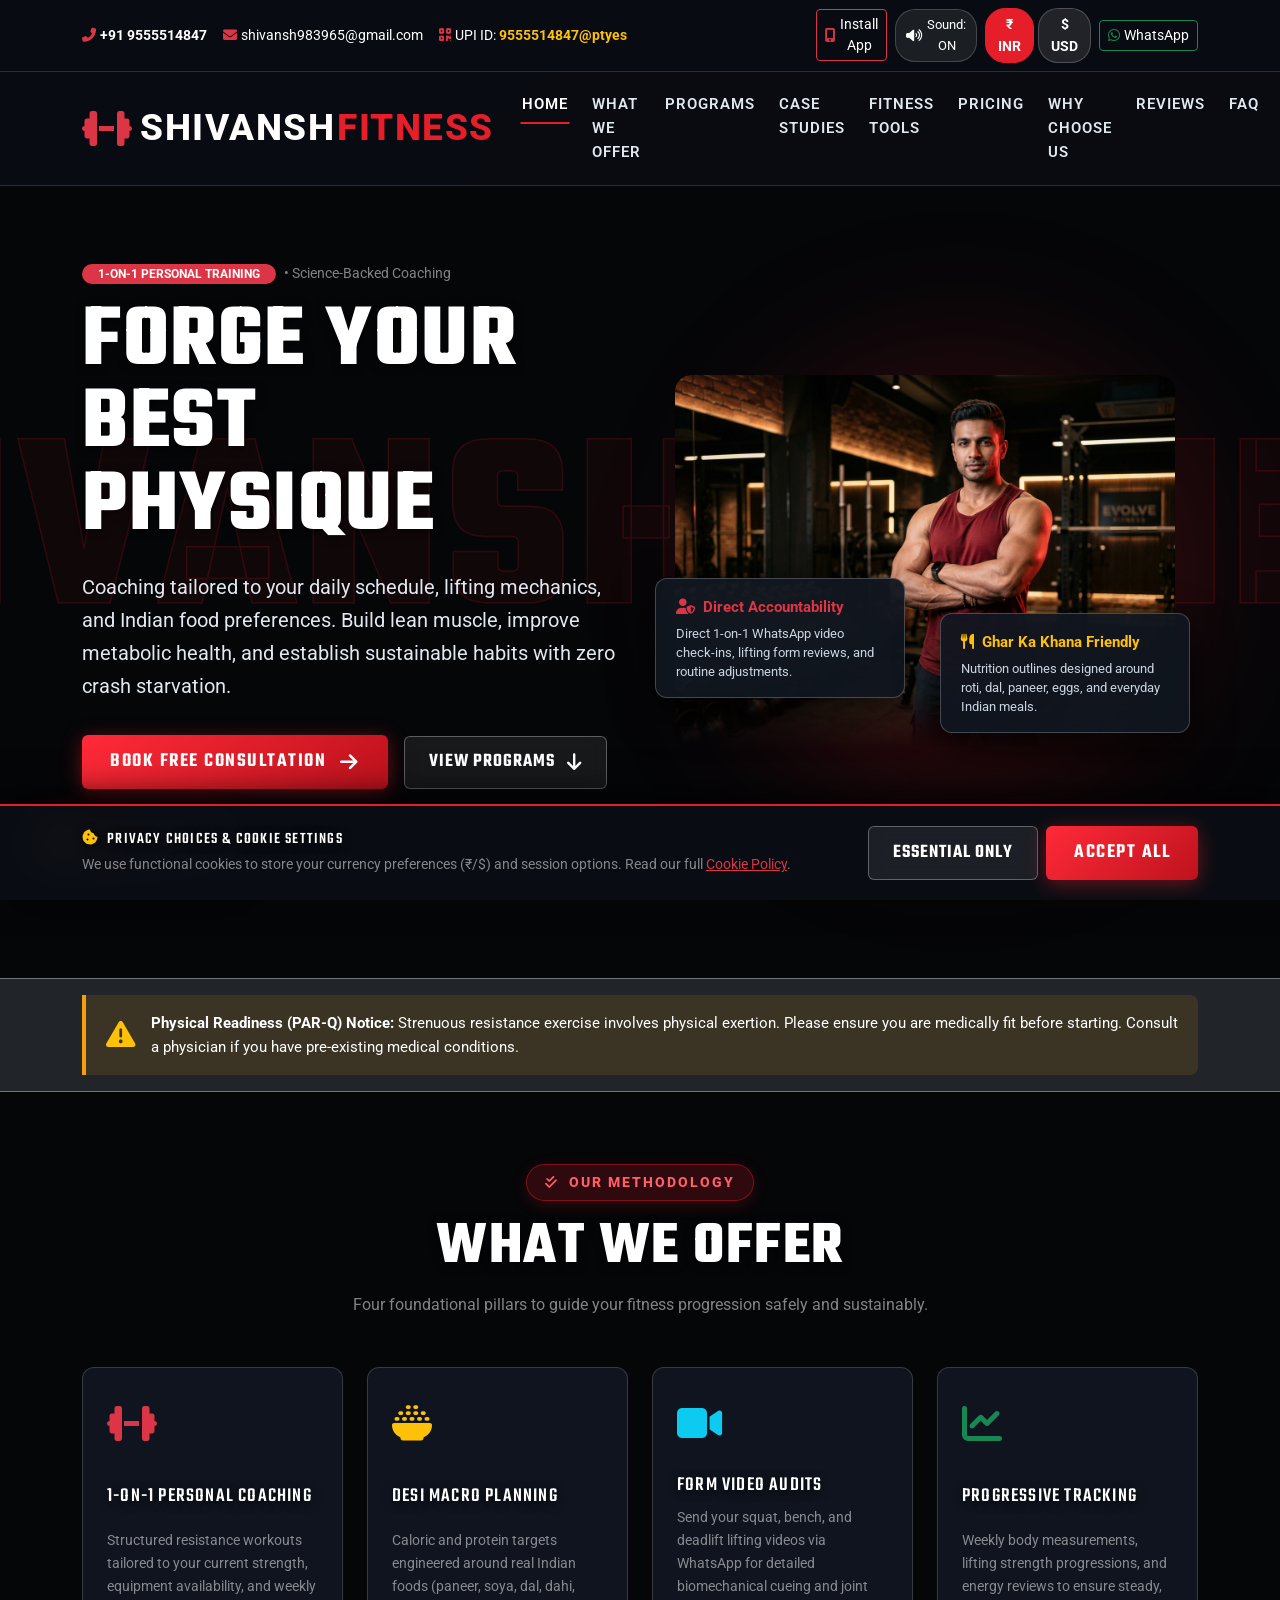
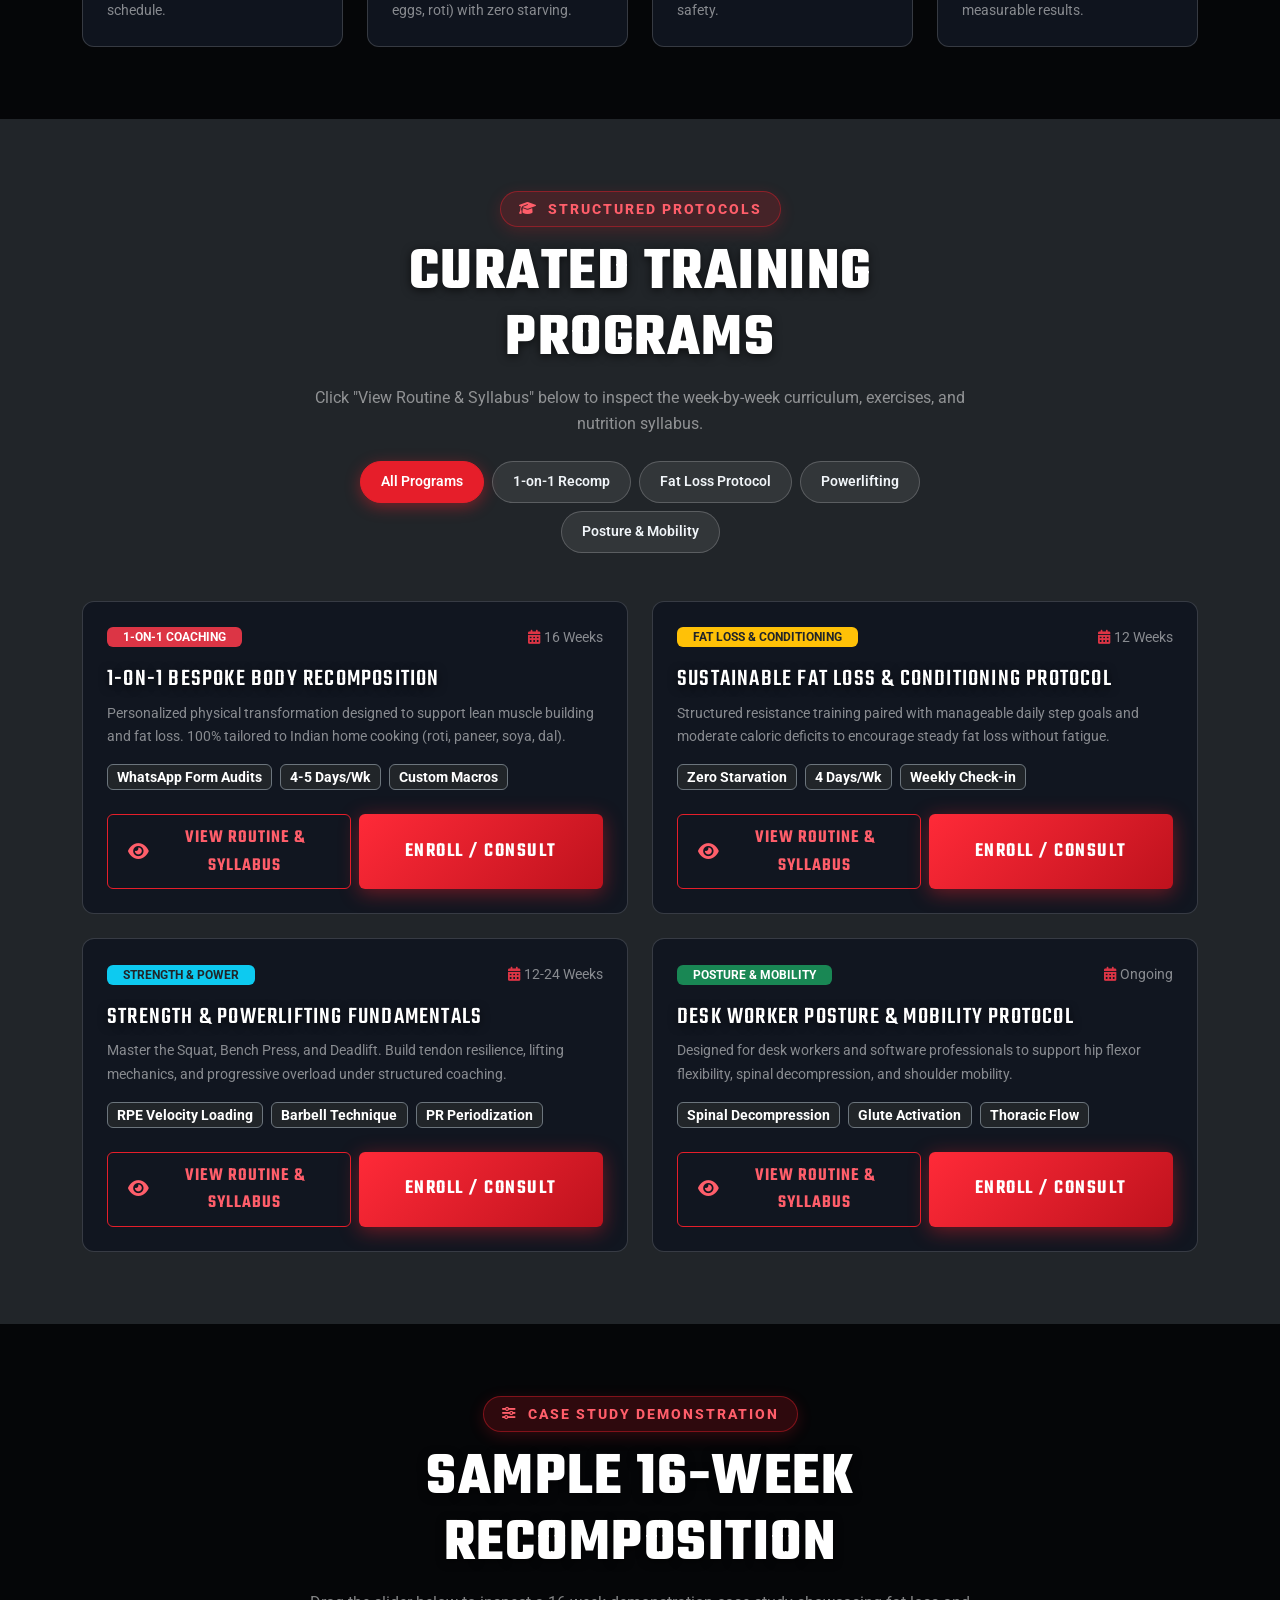
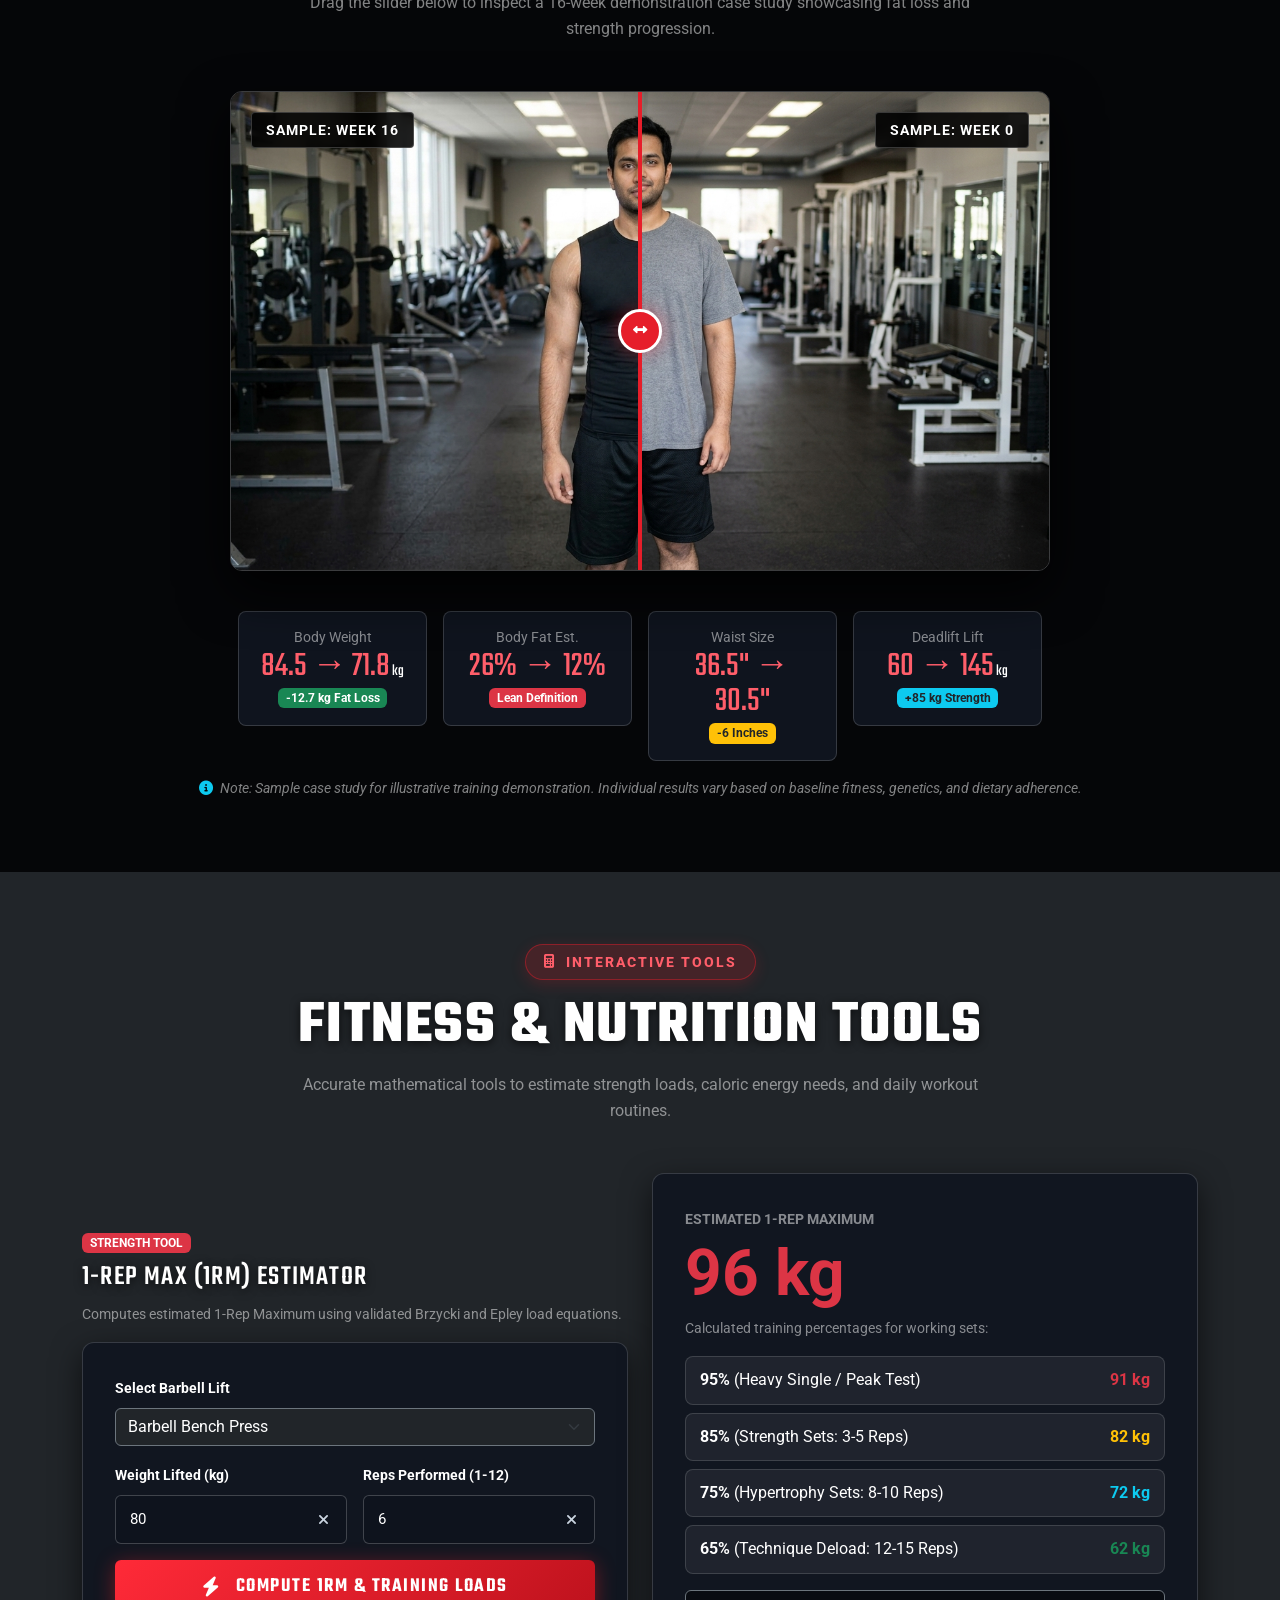
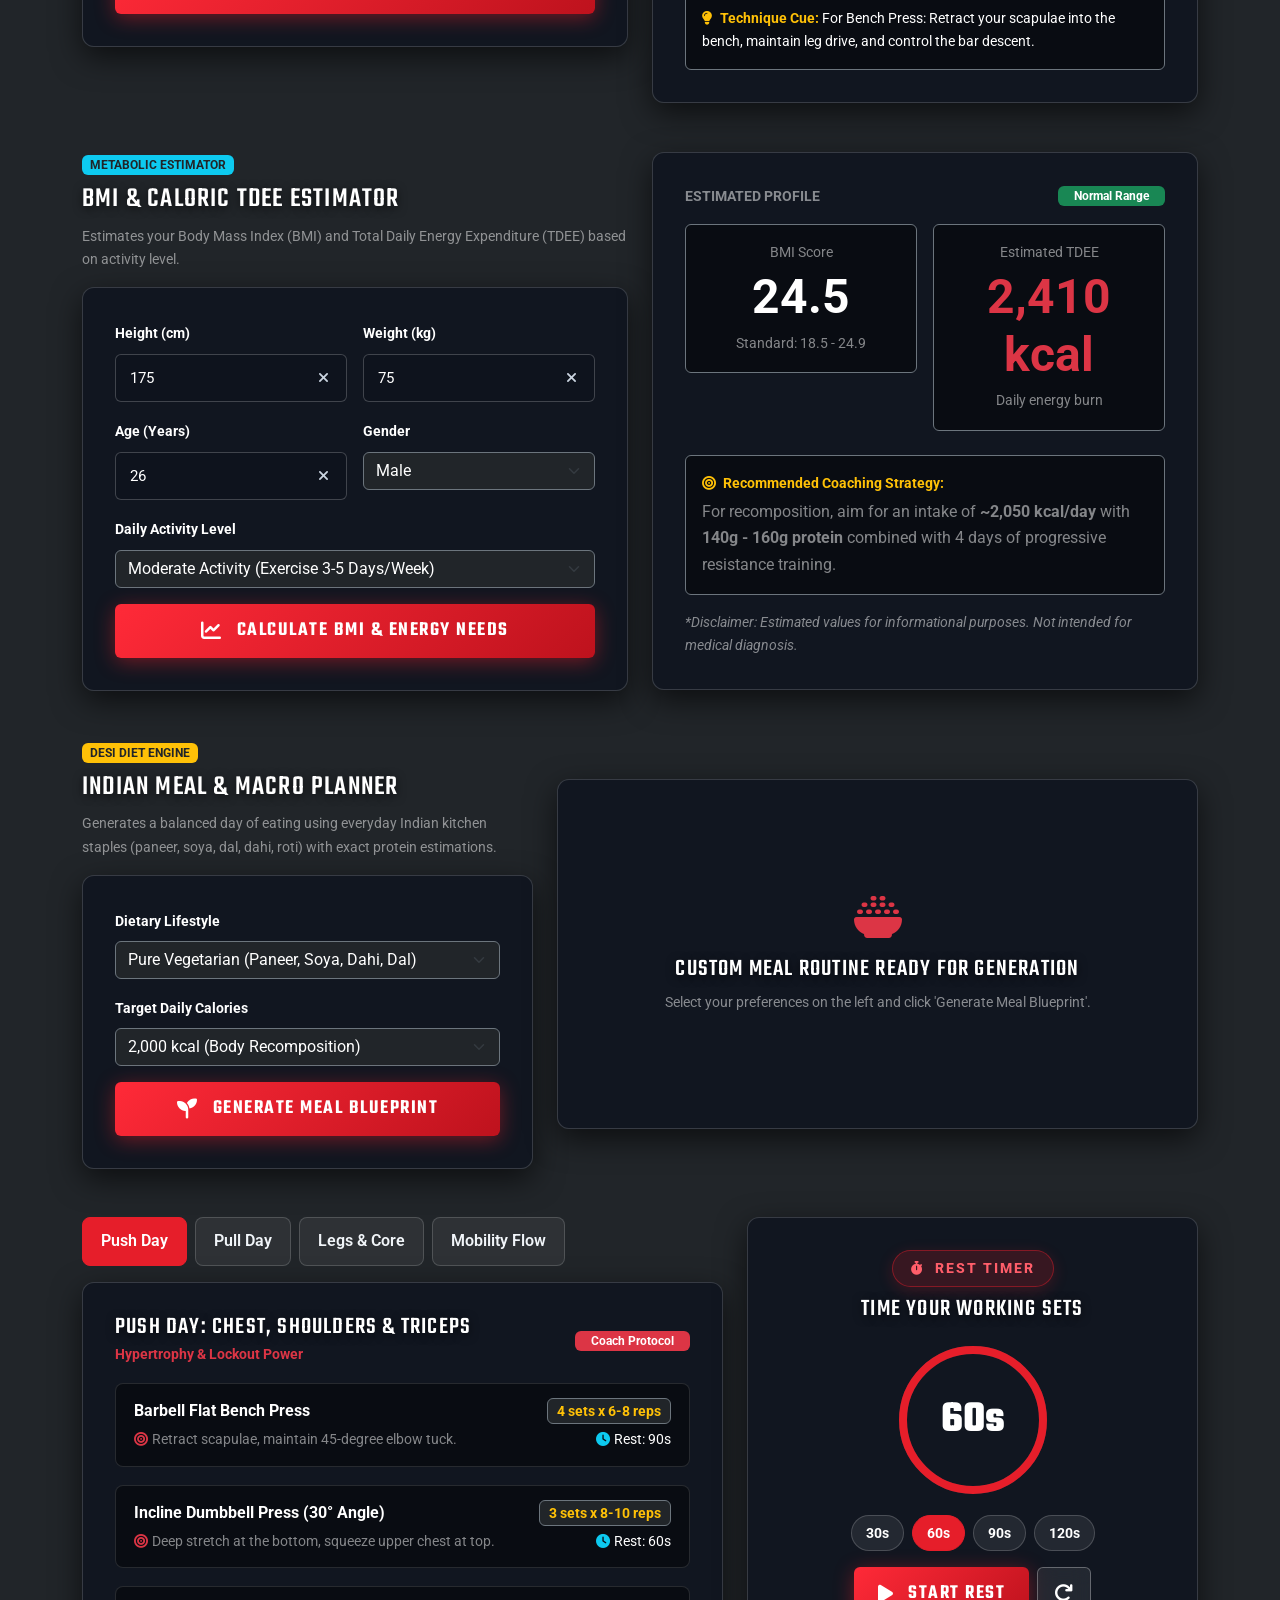
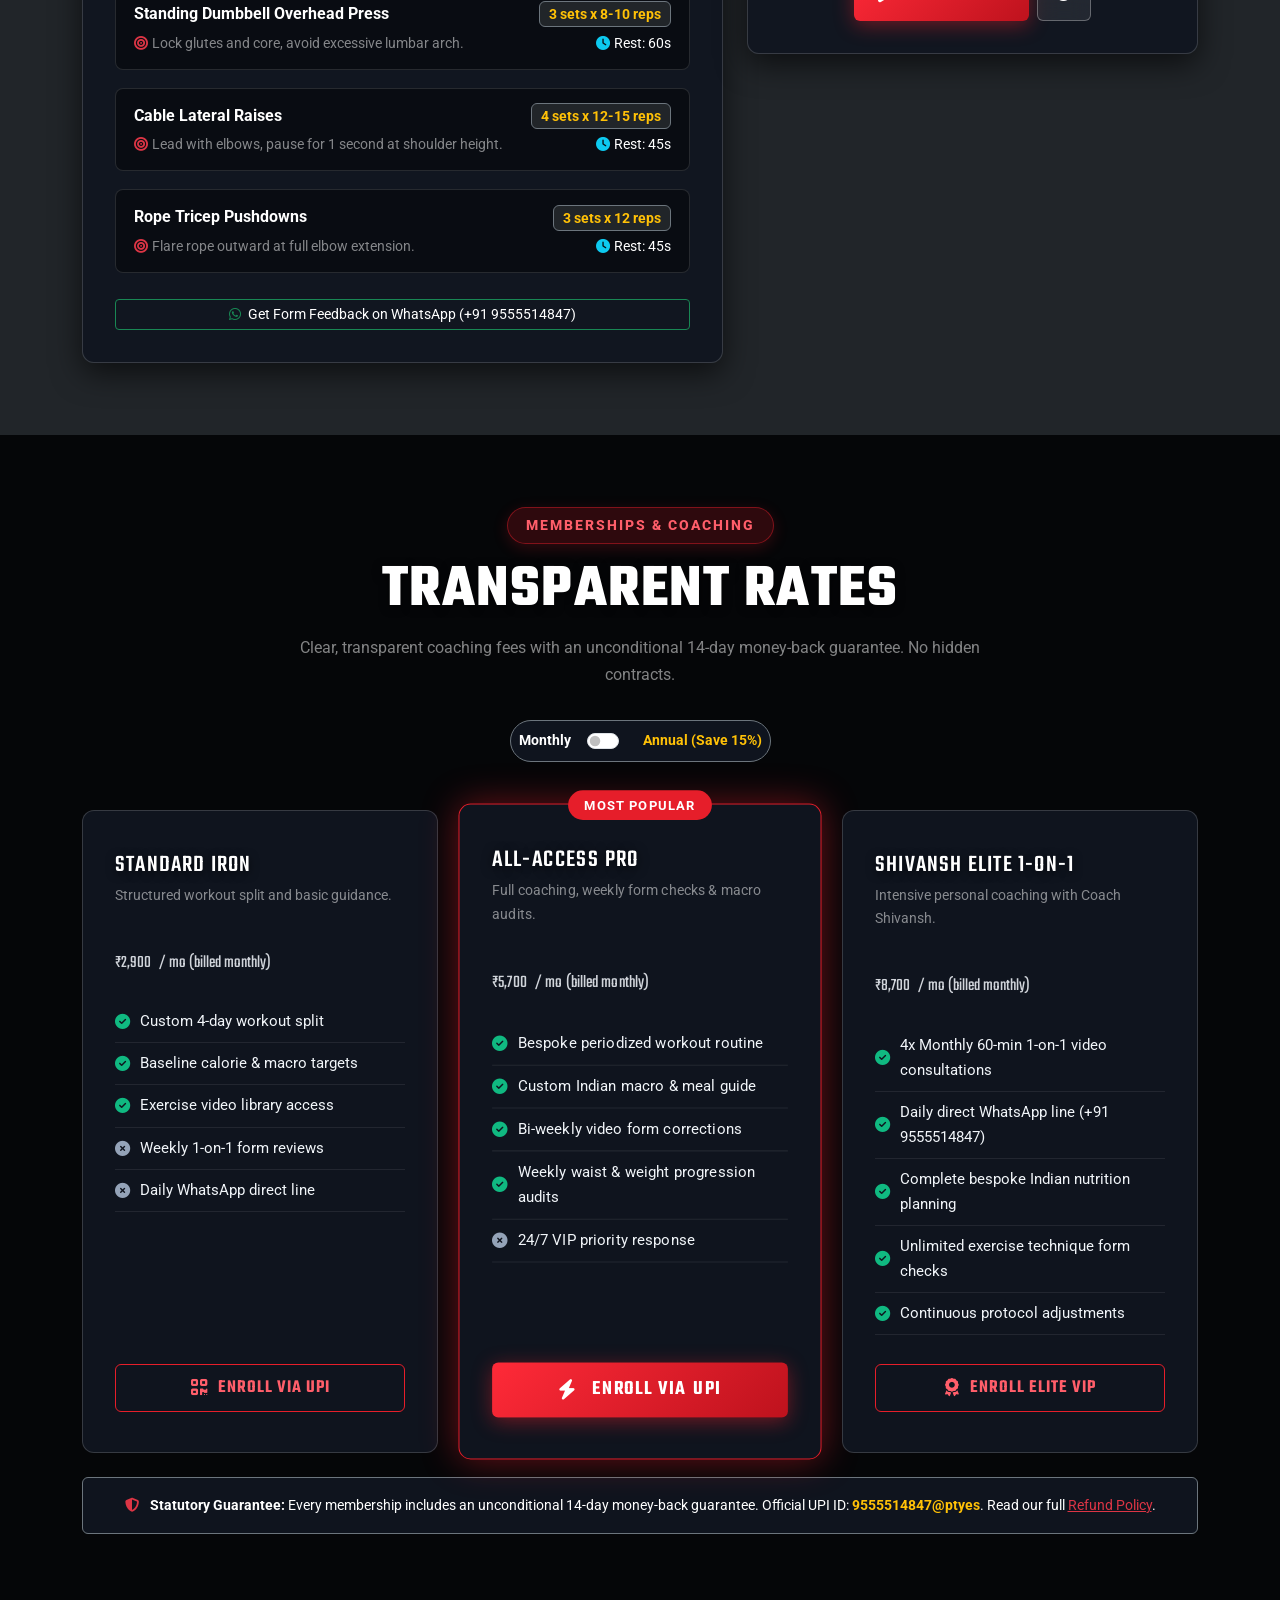
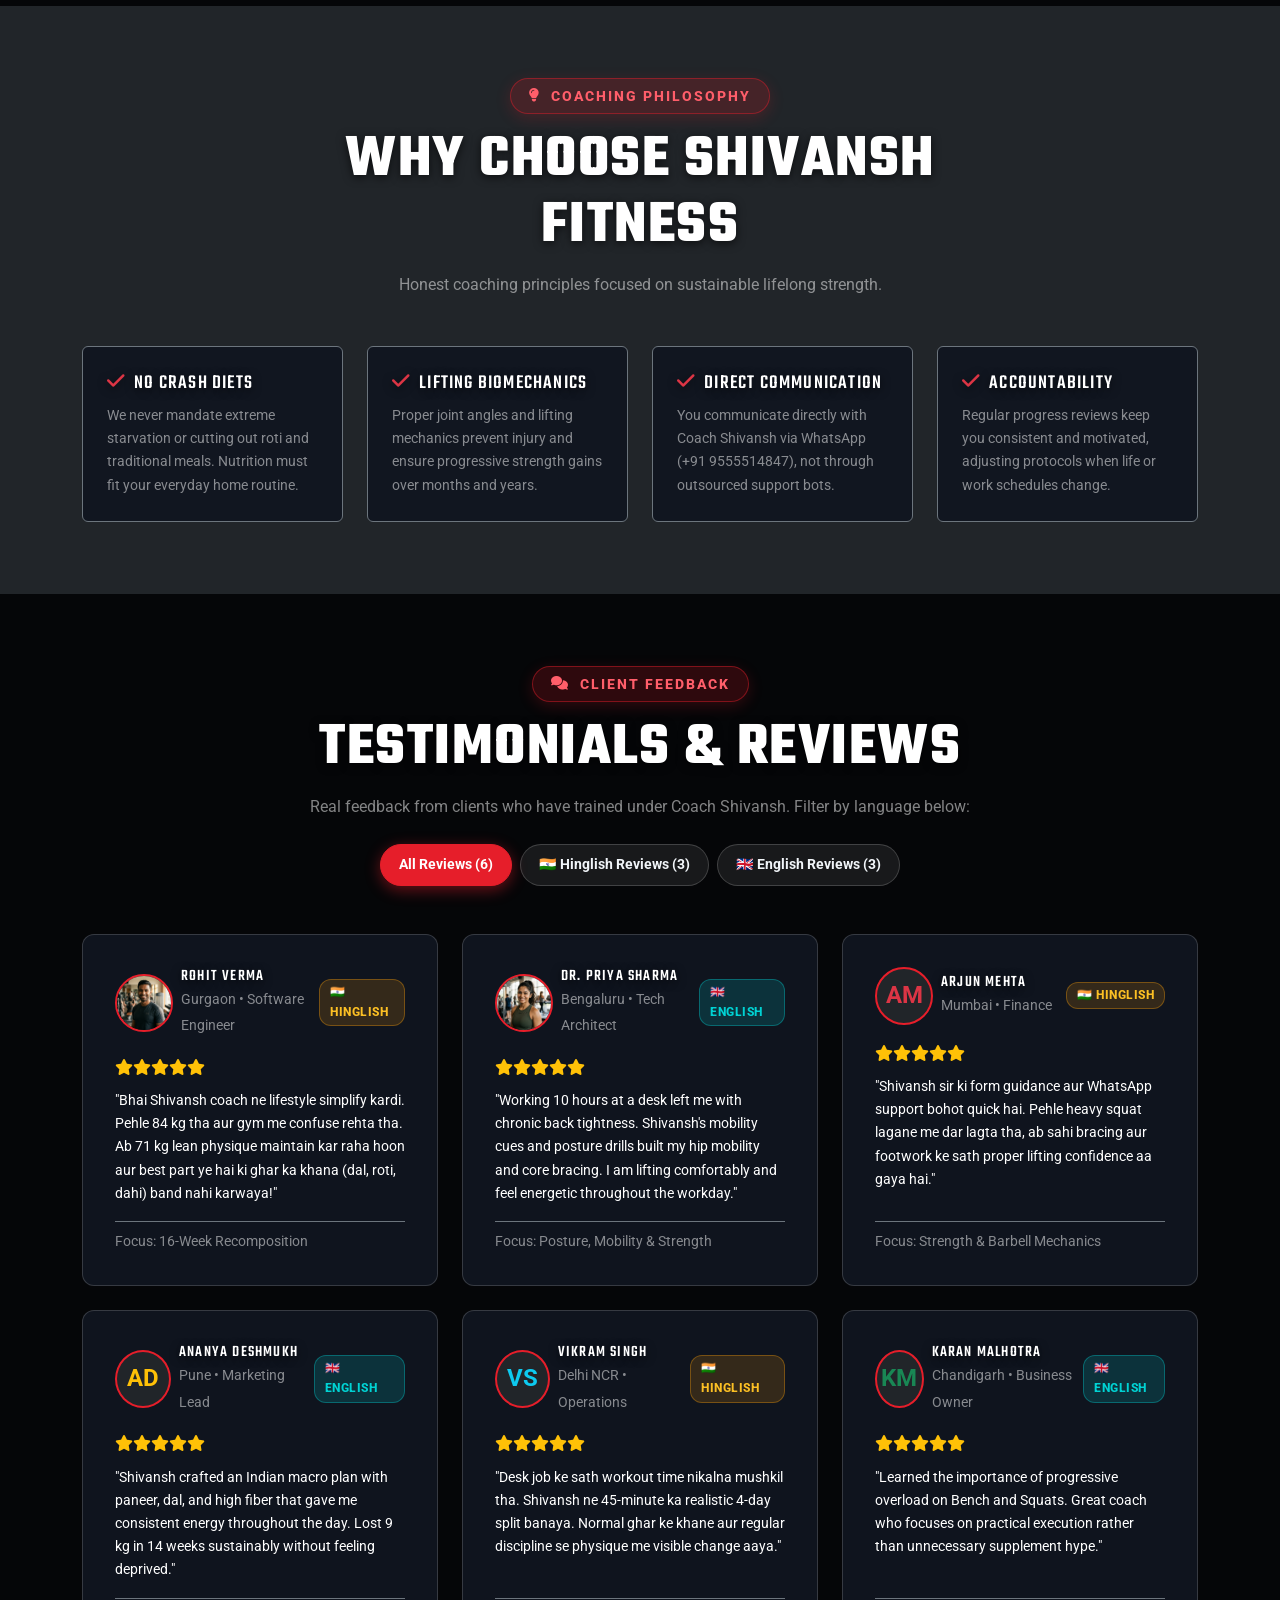
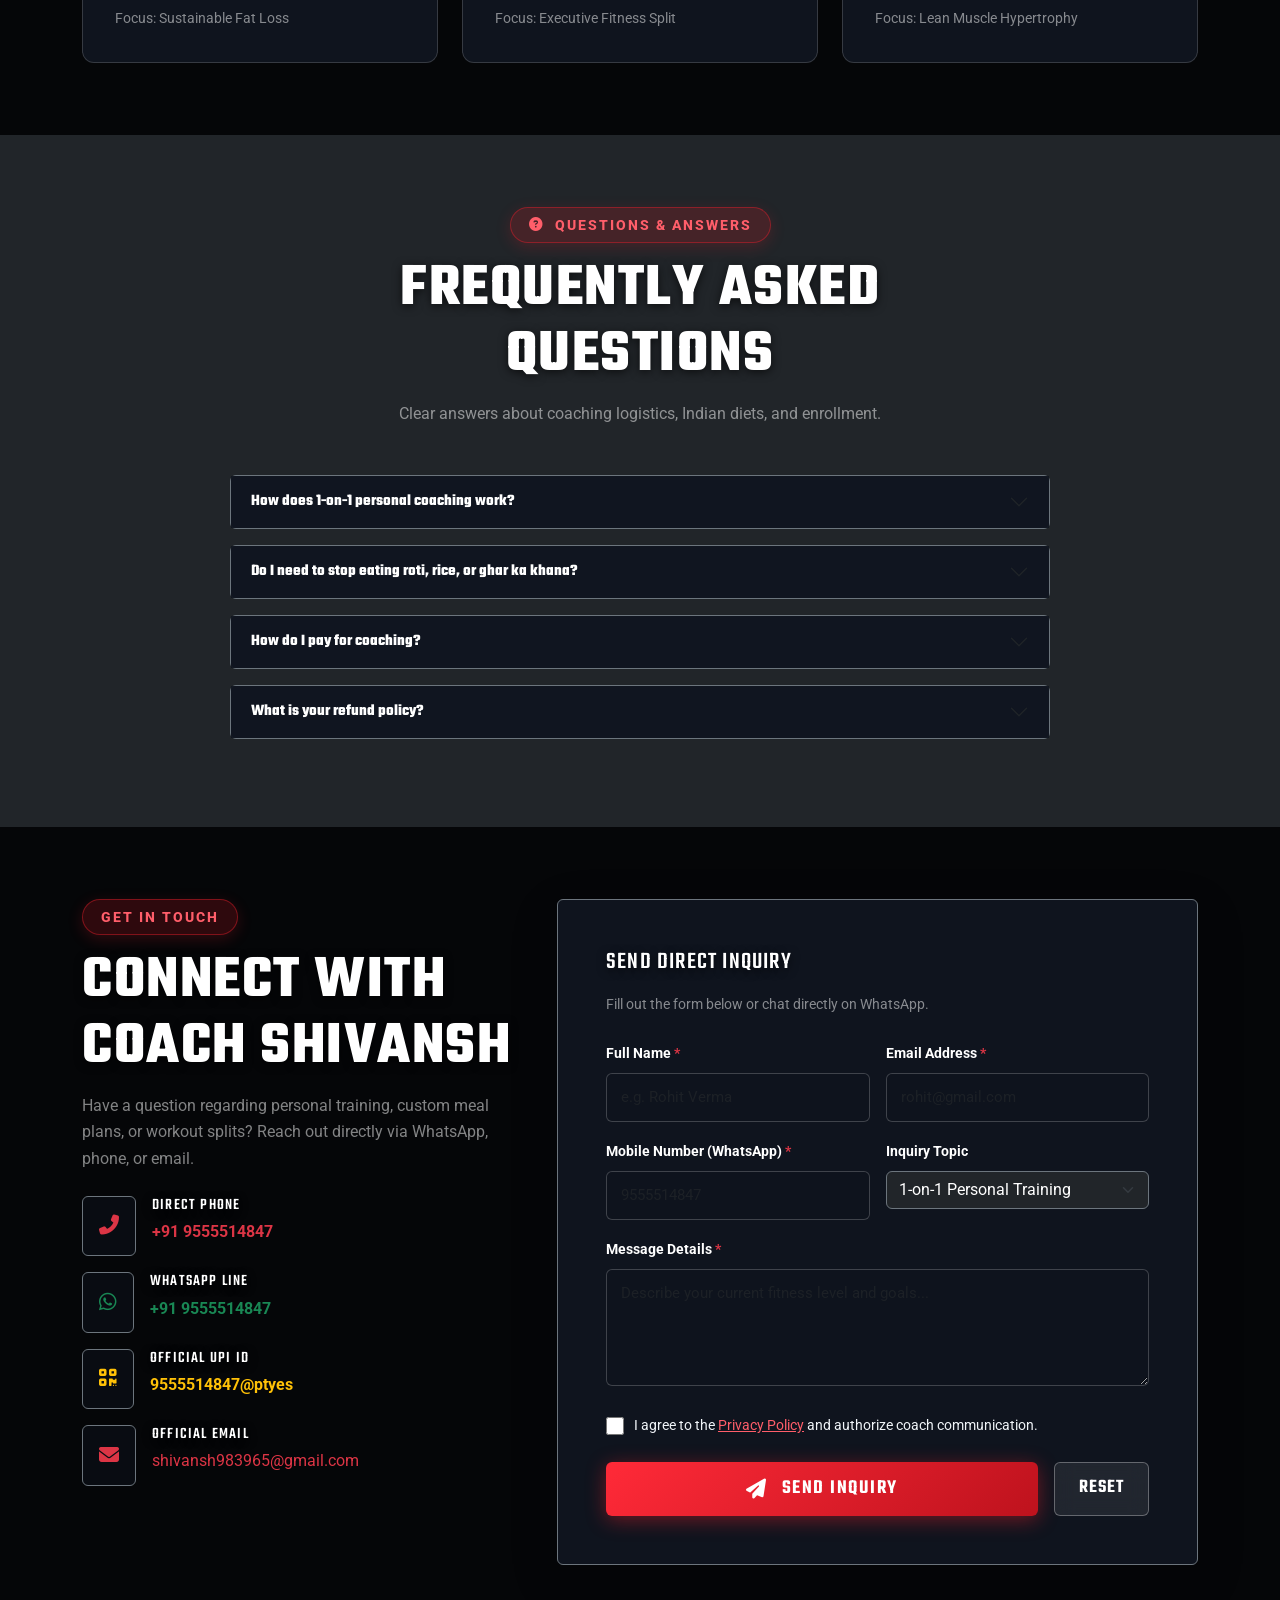
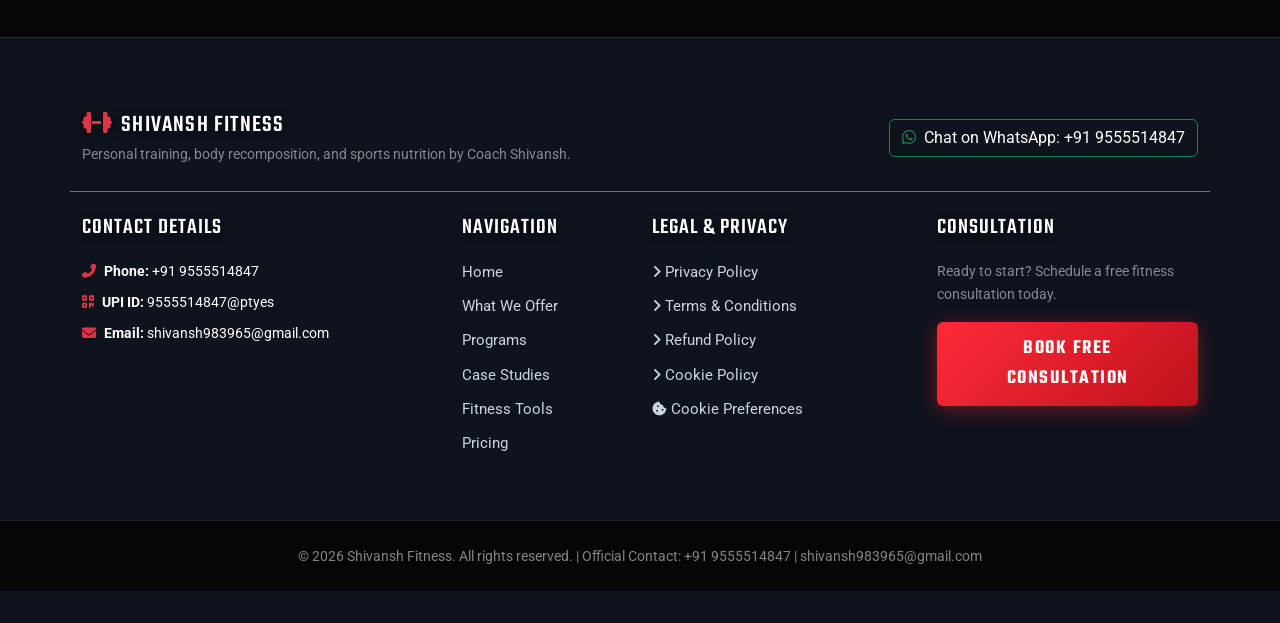
==== commit 48152c82: "Add Progressive Web App (PWA) support with offline caching, mobile app manifest, install prompts, an" ====
--- a/index.html
+++ b/index.html
@@ -31,6 +31,17 @@
   <!-- Icons & Bootstrap 5 -->
   <link rel="stylesheet" href="https://cdnjs.cloudflare.com/ajax/libs/font-awesome/6.4.0/css/all.min.css">
   <link href="https://cdn.jsdelivr.net/npm/bootstrap@5.3.2/dist/css/bootstrap.min.css" rel="stylesheet">
+
+  <!-- Progressive Web App (PWA) Manifest & App Icons -->
+  <link rel="manifest" href="manifest.json">
+  <meta name="theme-color" content="#e61e2a">
+  <meta name="mobile-web-app-capable" content="yes">
+  <meta name="apple-mobile-web-app-capable" content="yes">
+  <meta name="apple-mobile-web-app-status-bar-style" content="black-translucent">
+  <meta name="apple-mobile-web-app-title" content="Shivansh Gym">
+  <link rel="apple-touch-icon" href="img/apple-touch-icon.png">
+  <link rel="icon" type="image/png" sizes="192x192" href="img/icon-192.png">
+  <link rel="icon" type="image/png" sizes="512x512" href="img/icon-512.png">
 
   <!-- Custom Stylesheet -->
   <link href="css/style.css" rel="stylesheet">
@@ -60,6 +71,10 @@
         </div>
         <div class="col-lg-4 col-md-5 text-center text-md-end">
           <div class="d-flex justify-content-center justify-content-md-end align-items-center gap-2">
+            <!-- Install App Button (Top Bar) -->
+            <button type="button" id="pwaInstallTopBtn" class="btn btn-sm btn-outline-danger text-white py-1 px-2 border-danger d-inline-flex align-items-center gap-1 pwa-install-trigger" aria-label="Install Shivansh Fitness App on your mobile device">
+              <i class="fas fa-mobile-alt text-danger"></i> <span>Install App</span>
+            </button>
             <!-- Audio Sound Toggle -->
             <button type="button" id="soundToggleBtn" class="sound-toggle-btn" aria-label="Toggle UI Sound Effects">
               <i class="fas fa-volume-up"></i> Sound: ON
@@ -88,6 +103,9 @@
 
       <!-- Quick Action CTA -->
       <div class="d-flex align-items-center gap-2 order-lg-3">
+        <button type="button" id="pwaInstallNavBtn" class="btn btn-sm btn-outline-danger text-white border-danger d-inline-flex align-items-center gap-1 pwa-install-trigger" aria-label="Install App">
+          <i class="fas fa-download text-danger"></i> <span class="d-none d-md-inline">App</span>
+        </button>
         <button type="button" class="btn btn-primary-custom d-none d-sm-inline-flex" data-bs-toggle="modal" data-bs-target="#consultationModal">
           <span>Book Free Consultation</span>
         </button>
@@ -1595,6 +1613,113 @@
     </div>
   </div>
 
+  <!-- ==========================================================================
+       PWA APP INSTALLATION MODAL (ANDROID & iOS READY)
+       ========================================================================== -->
+  <div class="modal fade" id="pwaInstallModal" tabindex="-1" aria-labelledby="pwaInstallModalLabel" aria-hidden="true">
+    <div class="modal-dialog modal-dialog-centered">
+      <div class="modal-content bg-card border-danger-subtle text-white shadow-luxury">
+        <div class="modal-header border-bottom border-secondary pb-3">
+          <div class="d-flex align-items-center gap-3">
+            <img src="img/icon-192.png" alt="Shivansh Fitness App Icon" class="rounded-3 border border-danger p-1" style="width: 52px; height: 52px; object-fit: cover; box-shadow: 0 0 15px rgba(230,30,42,0.4);">
+            <div>
+              <h5 class="modal-title font-heading text-white fw-bold mb-0" id="pwaInstallModalLabel" style="font-size: 1.6rem; letter-spacing: 0.5px;">SHIVANSH FITNESS APP</h5>
+              <span class="badge bg-danger text-uppercase" style="font-size: 0.65rem;">100% Free Official App</span>
+            </div>
+          </div>
+          <button type="button" class="btn-close btn-close-white" data-bs-dismiss="modal" aria-label="Close"></button>
+        </div>
+        <div class="modal-body py-4">
+          <p class="text-white-50 small mb-4">
+            Install Shivansh Fitness on your mobile home screen for instant 1-tap access, offline workout plans, Indian diet guides, and direct coaching support.
+          </p>
+
+          <!-- Feature Highlights -->
+          <div class="row g-2 mb-4 text-center">
+            <div class="col-4">
+              <div class="p-2 rounded bg-darkest border border-secondary">
+                <i class="fas fa-bolt text-warning mb-1 fa-lg"></i>
+                <div class="text-white fw-bold" style="font-size: 0.75rem;">Instant Load</div>
+              </div>
+            </div>
+            <div class="col-4">
+              <div class="p-2 rounded bg-darkest border border-secondary">
+                <i class="fas fa-wifi-slash text-info mb-1 fa-lg"></i>
+                <div class="text-white fw-bold" style="font-size: 0.75rem;">Works Offline</div>
+              </div>
+            </div>
+            <div class="col-4">
+              <div class="p-2 rounded bg-darkest border border-secondary">
+                <i class="fas fa-shield-alt text-success mb-1 fa-lg"></i>
+                <div class="text-white fw-bold" style="font-size: 0.75rem;">No Downloads</div>
+              </div>
+            </div>
+          </div>
+
+          <!-- Main Install Action Button -->
+          <button type="button" id="btnPwaModalAction" class="btn btn-primary-custom w-100 py-3 fw-bold mb-4 d-flex align-items-center justify-content-center gap-2" style="font-size: 1.05rem;">
+            <i class="fas fa-download"></i> <span id="btnPwaModalText">Install App to Home Screen</span>
+          </button>
+
+          <!-- OS Guide Accordion -->
+          <div class="accordion" id="pwaGuideAccordion">
+            <div class="accordion-item bg-darkest border-secondary">
+              <h2 class="accordion-header" id="headingAndroid">
+                <button class="accordion-button collapsed bg-darkest text-white small py-2" type="button" data-bs-toggle="collapse" data-bs-target="#collapseAndroid" aria-expanded="false" aria-controls="collapseAndroid">
+                  <i class="fab fa-android text-success me-2"></i> Android (Chrome / Brave / Edge) Guide
+                </button>
+              </h2>
+              <div id="collapseAndroid" class="accordion-collapse collapse" aria-labelledby="headingAndroid" data-bs-parent="#pwaGuideAccordion">
+                <div class="accordion-body small text-white-50">
+                  <ol class="ps-3 mb-0">
+                    <li>Click the <strong>"Install App to Home Screen"</strong> button above.</li>
+                    <li>Or tap the <strong>3 dots menu (⋮)</strong> at top-right of your browser.</li>
+                    <li>Tap <strong>"Install app"</strong> or <strong>"Add to Home screen"</strong>.</li>
+                  </ol>
+                </div>
+              </div>
+            </div>
+
+            <div class="accordion-item bg-darkest border-secondary mt-2">
+              <h2 class="accordion-header" id="headingiOS">
+                <button class="accordion-button collapsed bg-darkest text-white small py-2" type="button" data-bs-toggle="collapse" data-bs-target="#collapseiOS" aria-expanded="false" aria-controls="collapseiOS">
+                  <i class="fab fa-apple text-white me-2"></i> iPhone / iPad (Safari) Guide
+                </button>
+              </h2>
+              <div id="collapseiOS" class="accordion-collapse collapse" aria-labelledby="headingiOS" data-bs-parent="#pwaGuideAccordion">
+                <div class="accordion-body small text-white-50">
+                  <ol class="ps-3 mb-0">
+                    <li>Open this site in <strong>Safari</strong> browser.</li>
+                    <li>Tap the <strong>Share button (<i class="fas fa-share-square text-info"></i>)</strong> at the bottom center.</li>
+                    <li>Scroll down and tap <strong>"Add to Home Screen" (<i class="fas fa-plus-square text-white"></i>)</strong>.</li>
+                    <li>Tap <strong>Add</strong> at top right — Shivansh Fitness is now your home screen app!</li>
+                  </ol>
+                </div>
+              </div>
+            </div>
+          </div>
+        </div>
+      </div>
+    </div>
+  </div>
+
+  <!-- Floating Mobile App Banner (Bottom) -->
+  <div id="pwaFloatingBanner" class="pwa-floating-banner" role="banner" aria-label="Install Shivansh Fitness App">
+    <div class="d-flex align-items-center justify-content-between gap-2">
+      <div class="d-flex align-items-center gap-2">
+        <img src="img/icon-192.png" alt="App icon" class="rounded-2" style="width: 38px; height: 38px; object-fit: cover;">
+        <div>
+          <div class="text-white fw-bold lh-1" style="font-size: 0.88rem;">Shivansh Fitness App</div>
+          <span class="text-white-50" style="font-size: 0.72rem;">Install for faster offline access</span>
+        </div>
+      </div>
+      <div class="d-flex align-items-center gap-1">
+        <button type="button" id="btnPwaBannerInstall" class="btn btn-sm btn-primary-custom py-1 px-2" style="font-size: 0.78rem;">Install</button>
+        <button type="button" id="btnPwaBannerDismiss" class="btn btn-sm text-white-50 p-1" aria-label="Dismiss banner"><i class="fas fa-times"></i></button>
+      </div>
+    </div>
+  </div>
+
   <!-- Back to Top Button -->
   <button type="button" id="backToTopBtn" class="back-to-top-btn" aria-label="Scroll to top">
     <i class="fas fa-arrow-up" aria-hidden="true"></i>
--- a/css/style.css
+++ b/css/style.css
@@ -1394,6 +1394,45 @@
   background: var(--primary-hover);
 }
 
+/* PWA Floating Bottom Banner */
+.pwa-floating-banner {
+  position: fixed;
+  bottom: 20px;
+  left: 20px;
+  right: 20px;
+  max-width: 440px;
+  margin: 0 auto;
+  background: rgba(14, 19, 29, 0.96);
+  border: 1px solid var(--primary-border);
+  box-shadow: 0 12px 35px rgba(0, 0, 0, 0.9), 0 0 20px var(--primary-glow);
+  border-radius: 12px;
+  padding: 12px 16px;
+  z-index: 1040;
+  backdrop-filter: blur(16px);
+  display: none;
+  animation: slideUpFade 0.4s var(--transition-smooth);
+}
+
+@keyframes slideUpFade {
+  from {
+    opacity: 0;
+    transform: translateY(30px);
+  }
+  to {
+    opacity: 1;
+    transform: translateY(0);
+  }
+}
+
+.pwa-install-trigger {
+  transition: all 0.2s ease;
+}
+
+.pwa-install-trigger:hover {
+  transform: translateY(-2px);
+  box-shadow: 0 4px 15px var(--primary-glow);
+}
+
 /* Responsive */
 @media (max-width: 991.98px) {
   .hero-mockup-section { padding: 40px 0 60px; text-align: center; }
@@ -1421,4 +1460,9 @@
     width: auto;
     height: 490px;
   }
-}
+  .pwa-floating-banner {
+    bottom: 12px;
+    left: 12px;
+    right: 12px;
+  }
+}
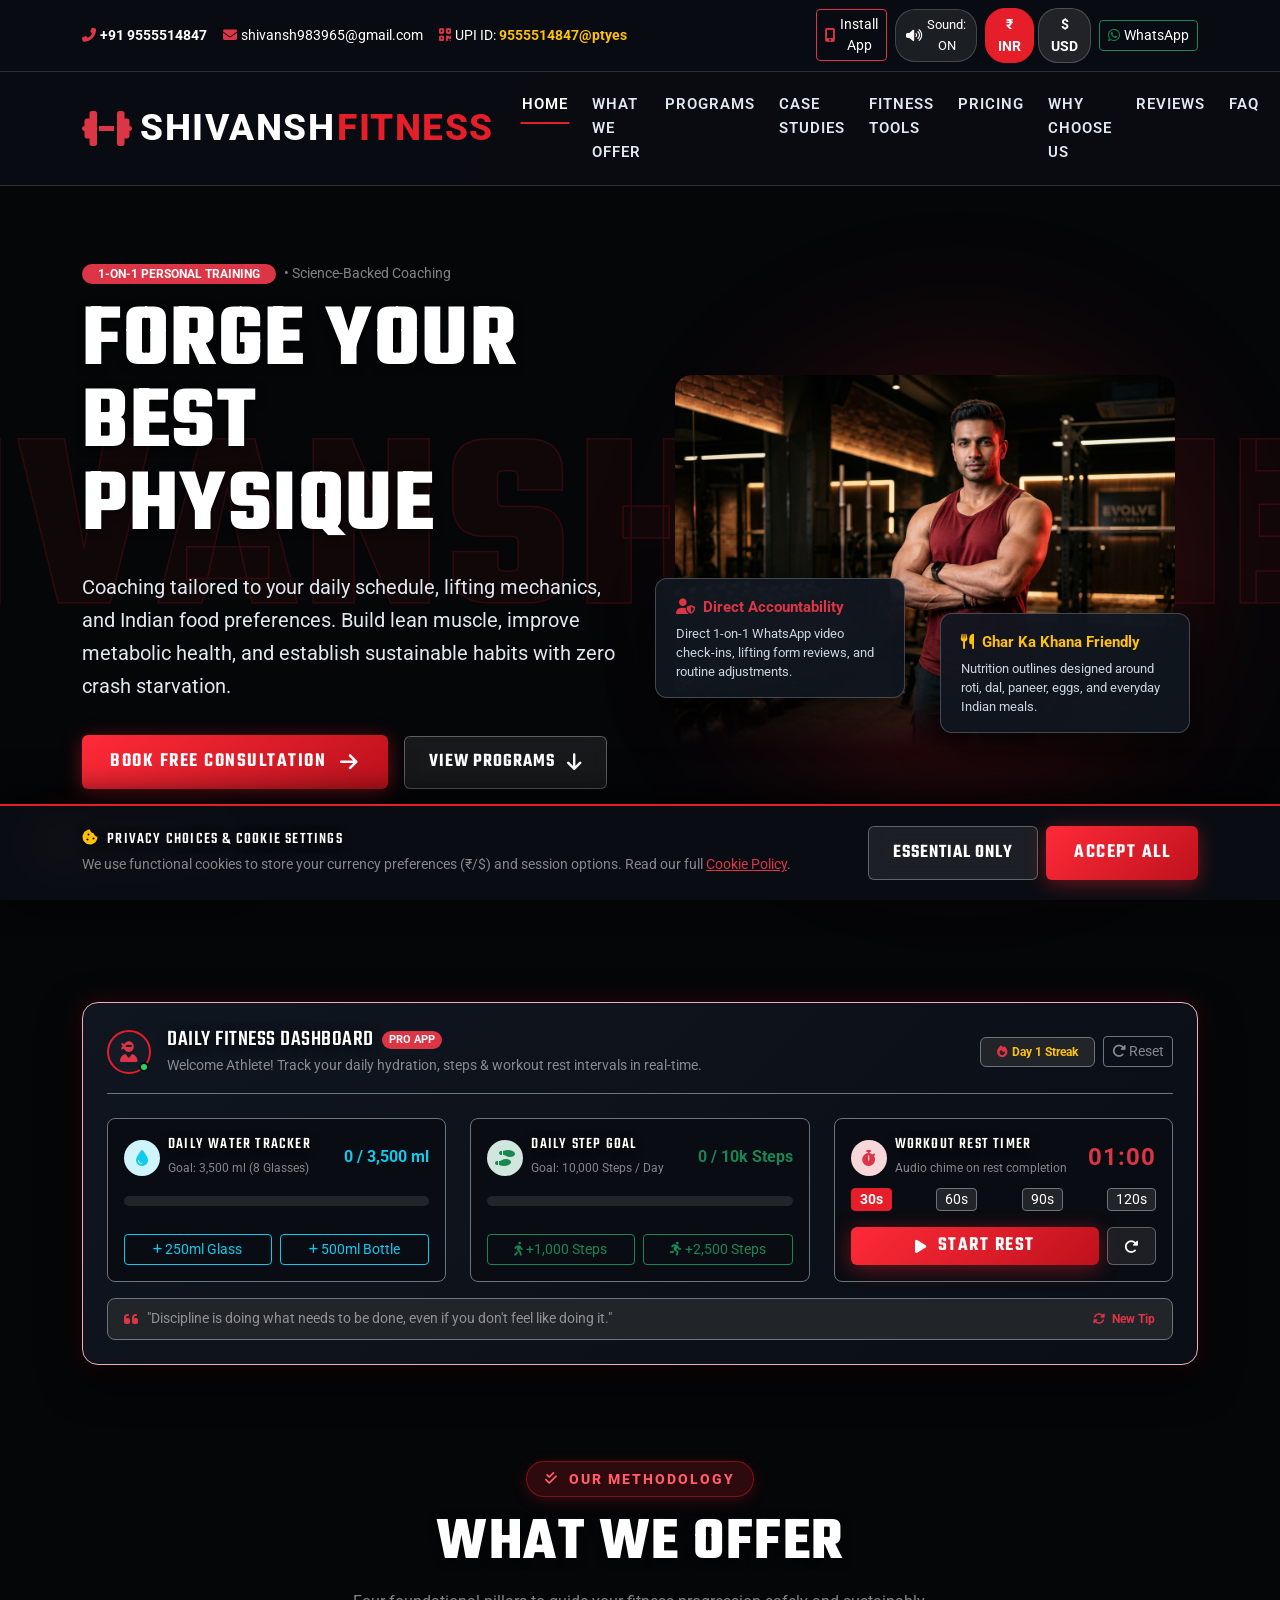
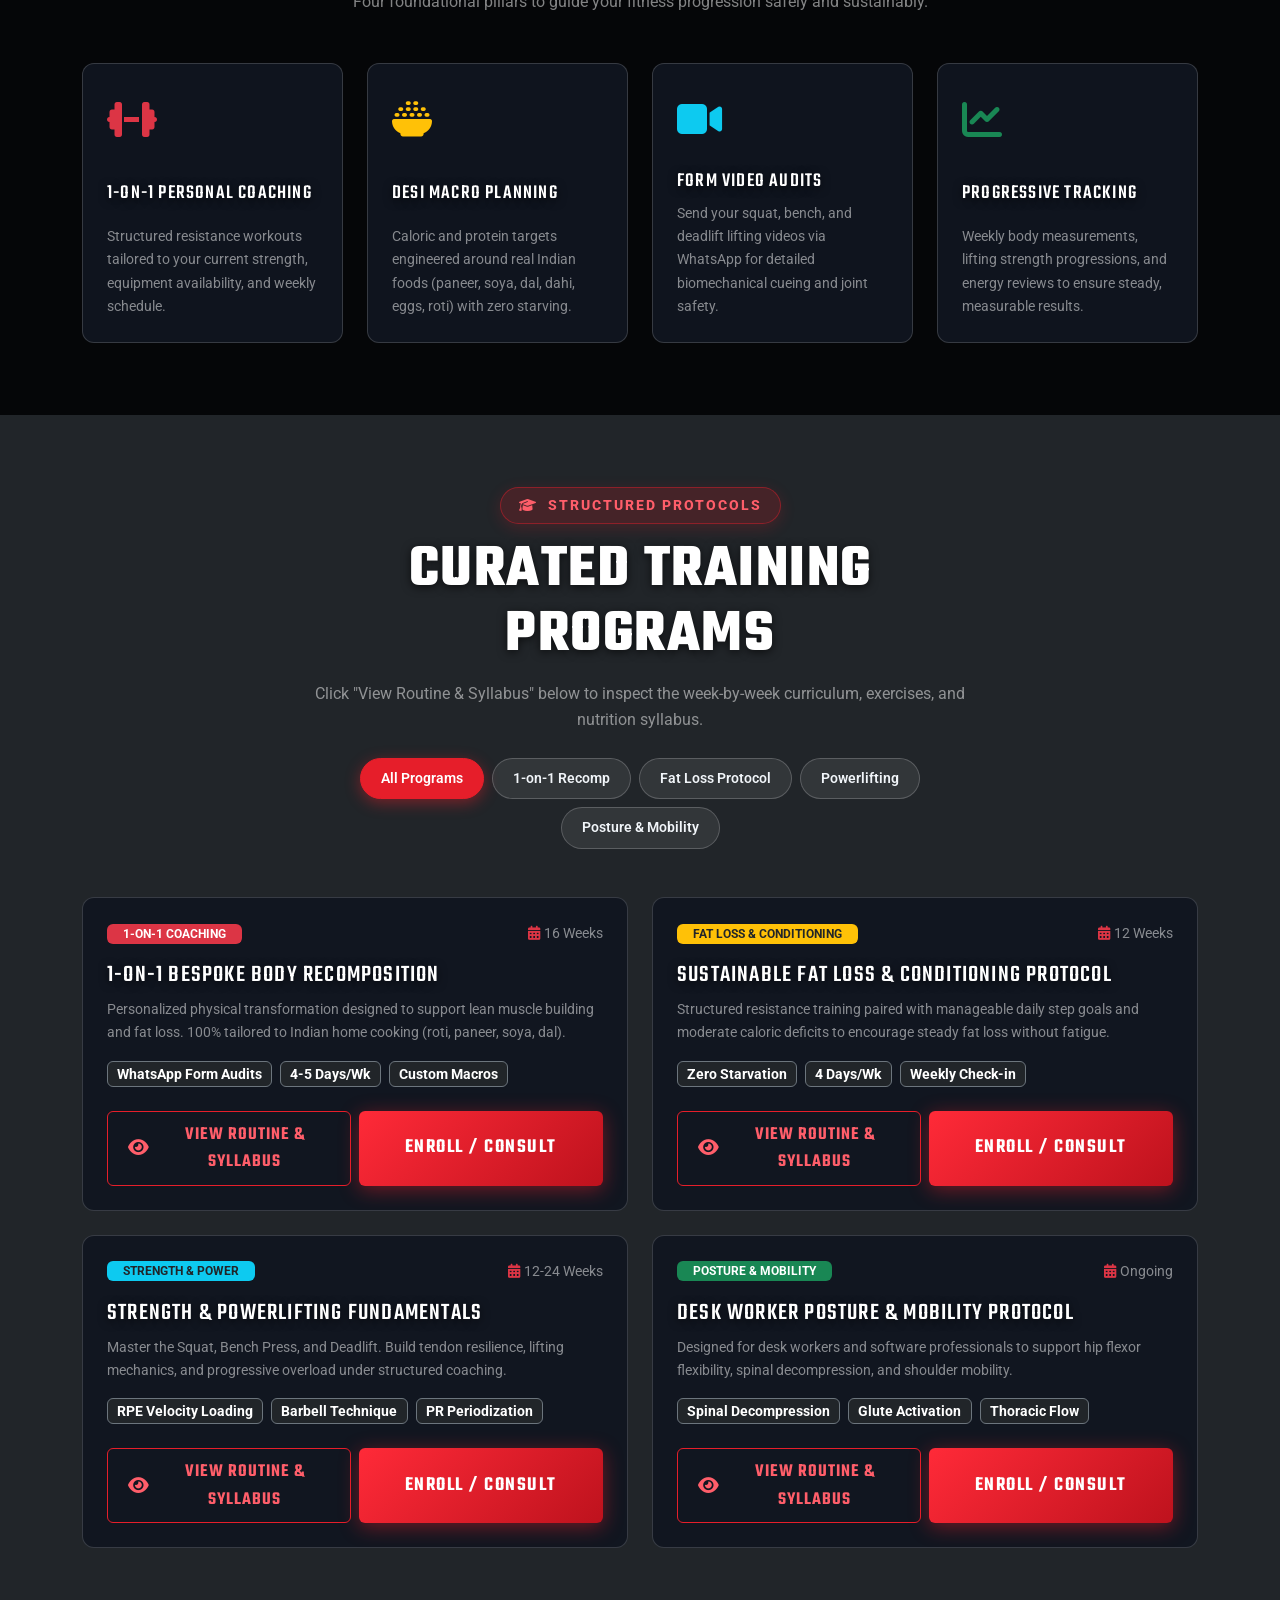
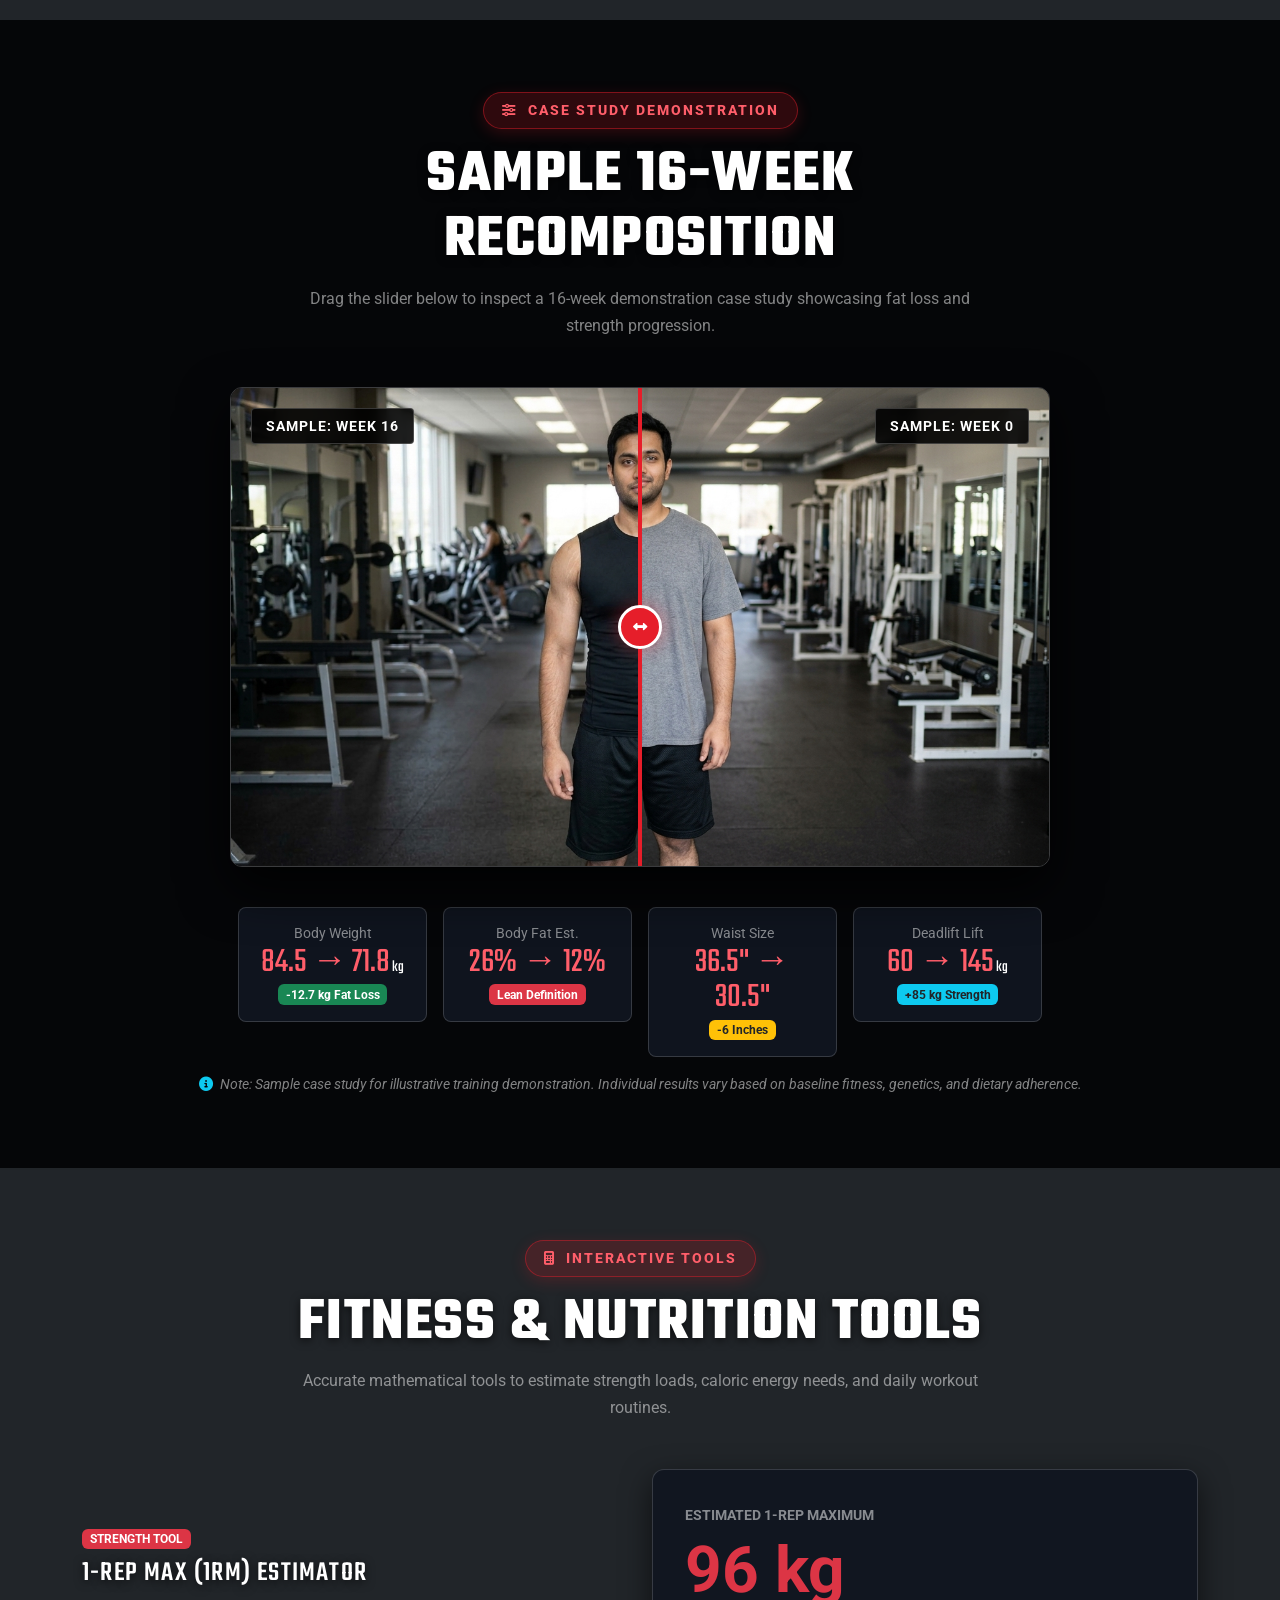
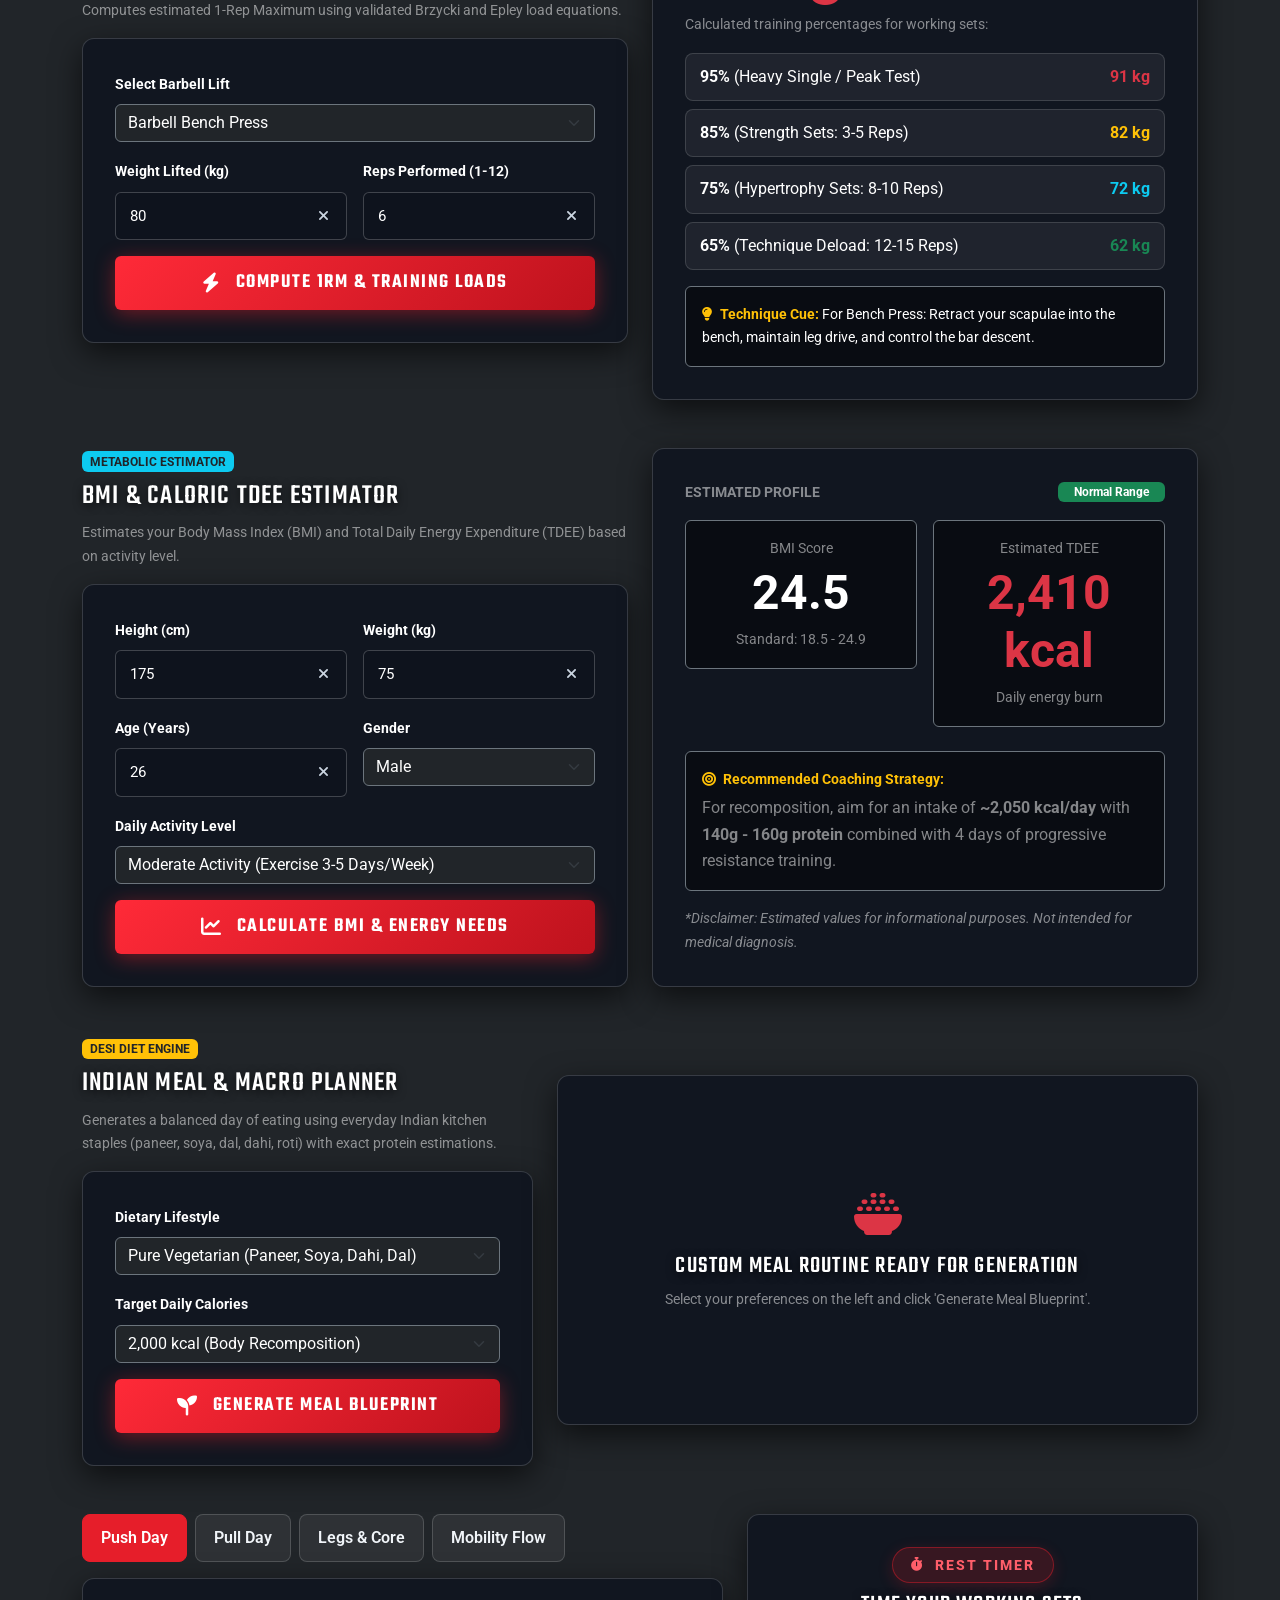
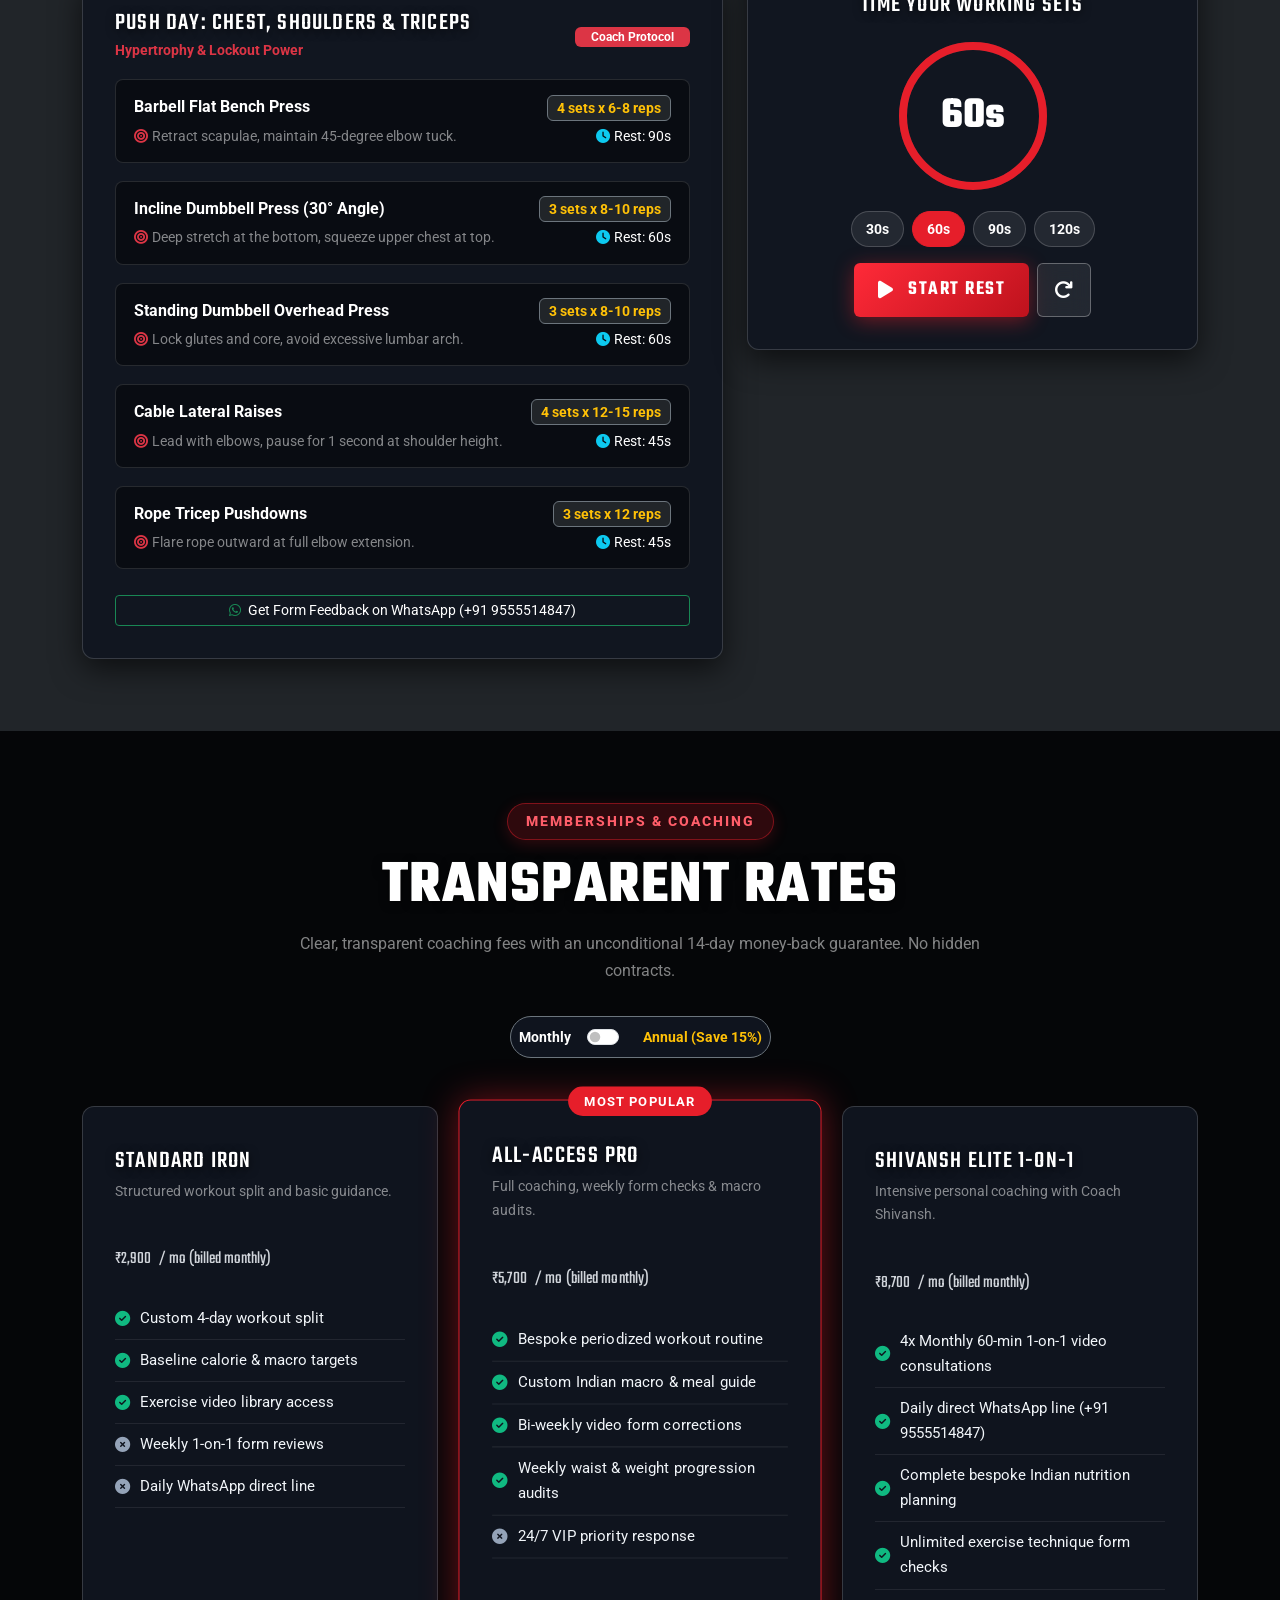
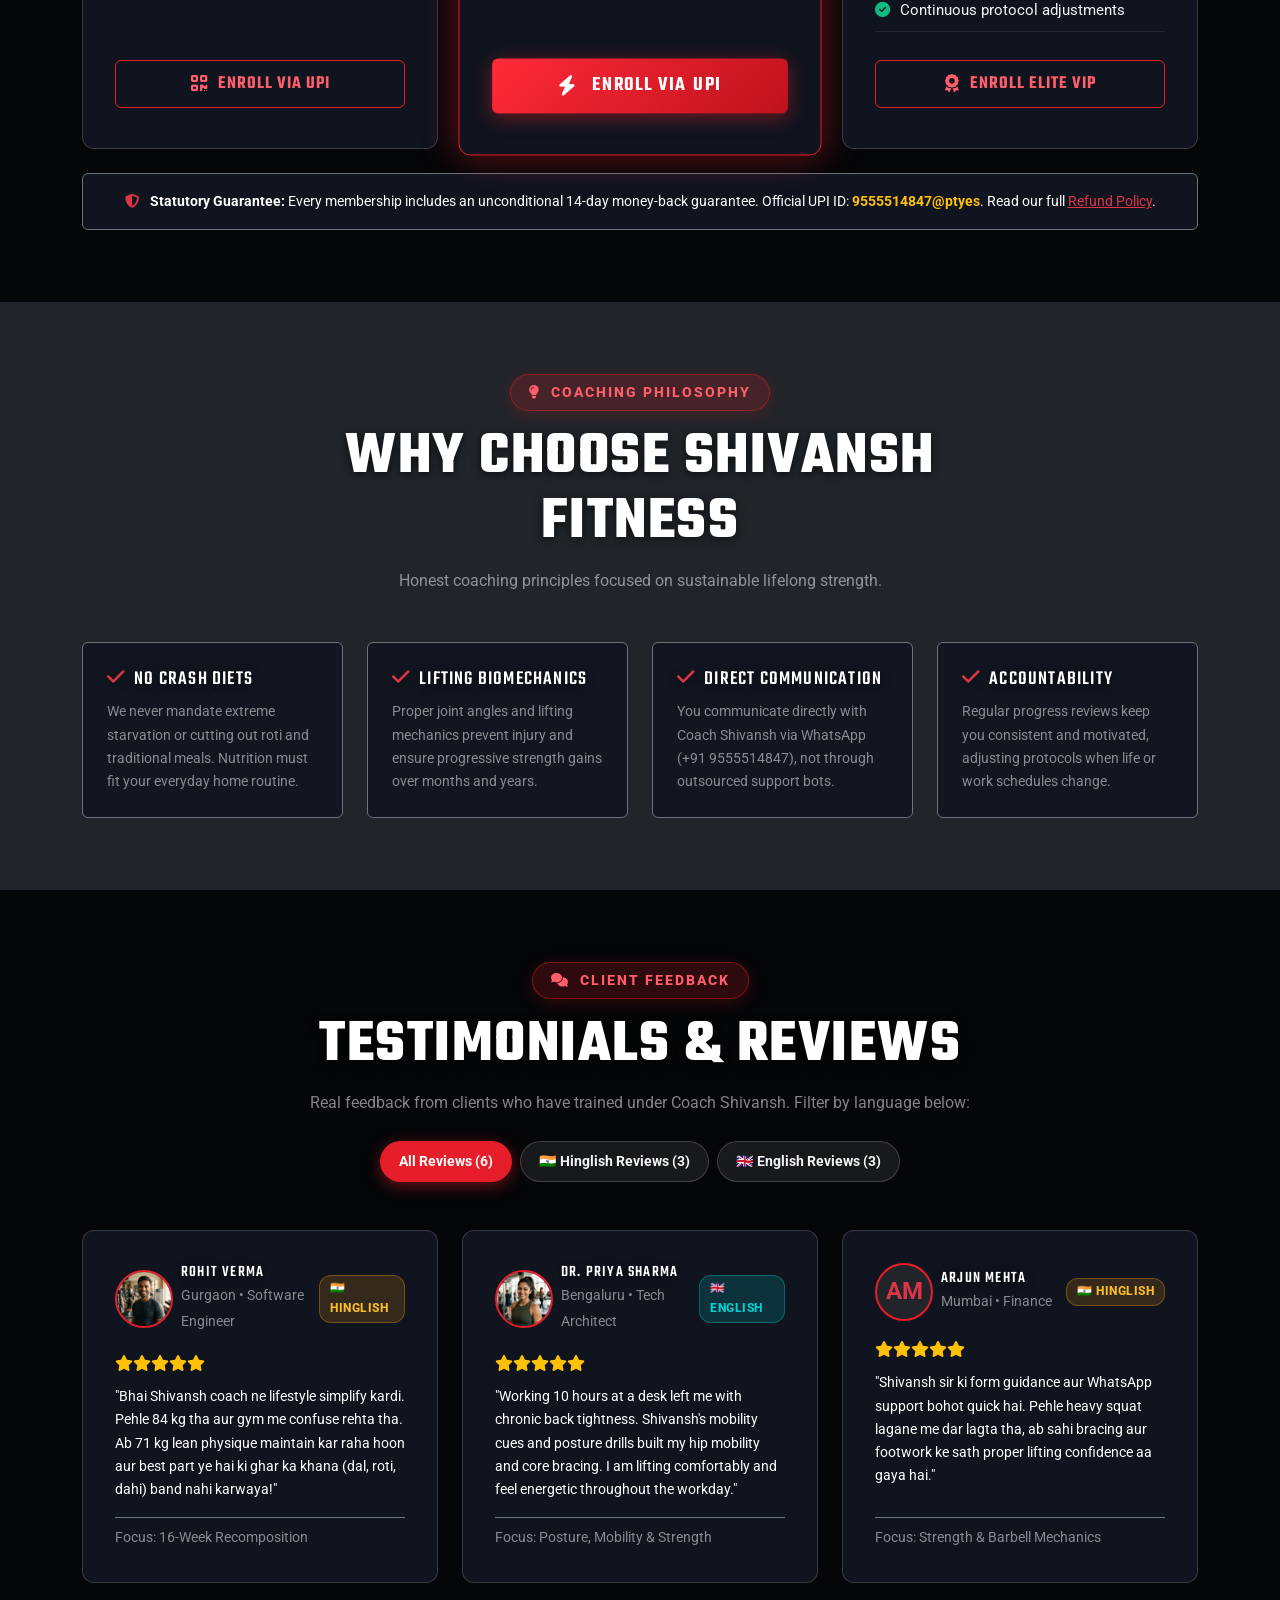
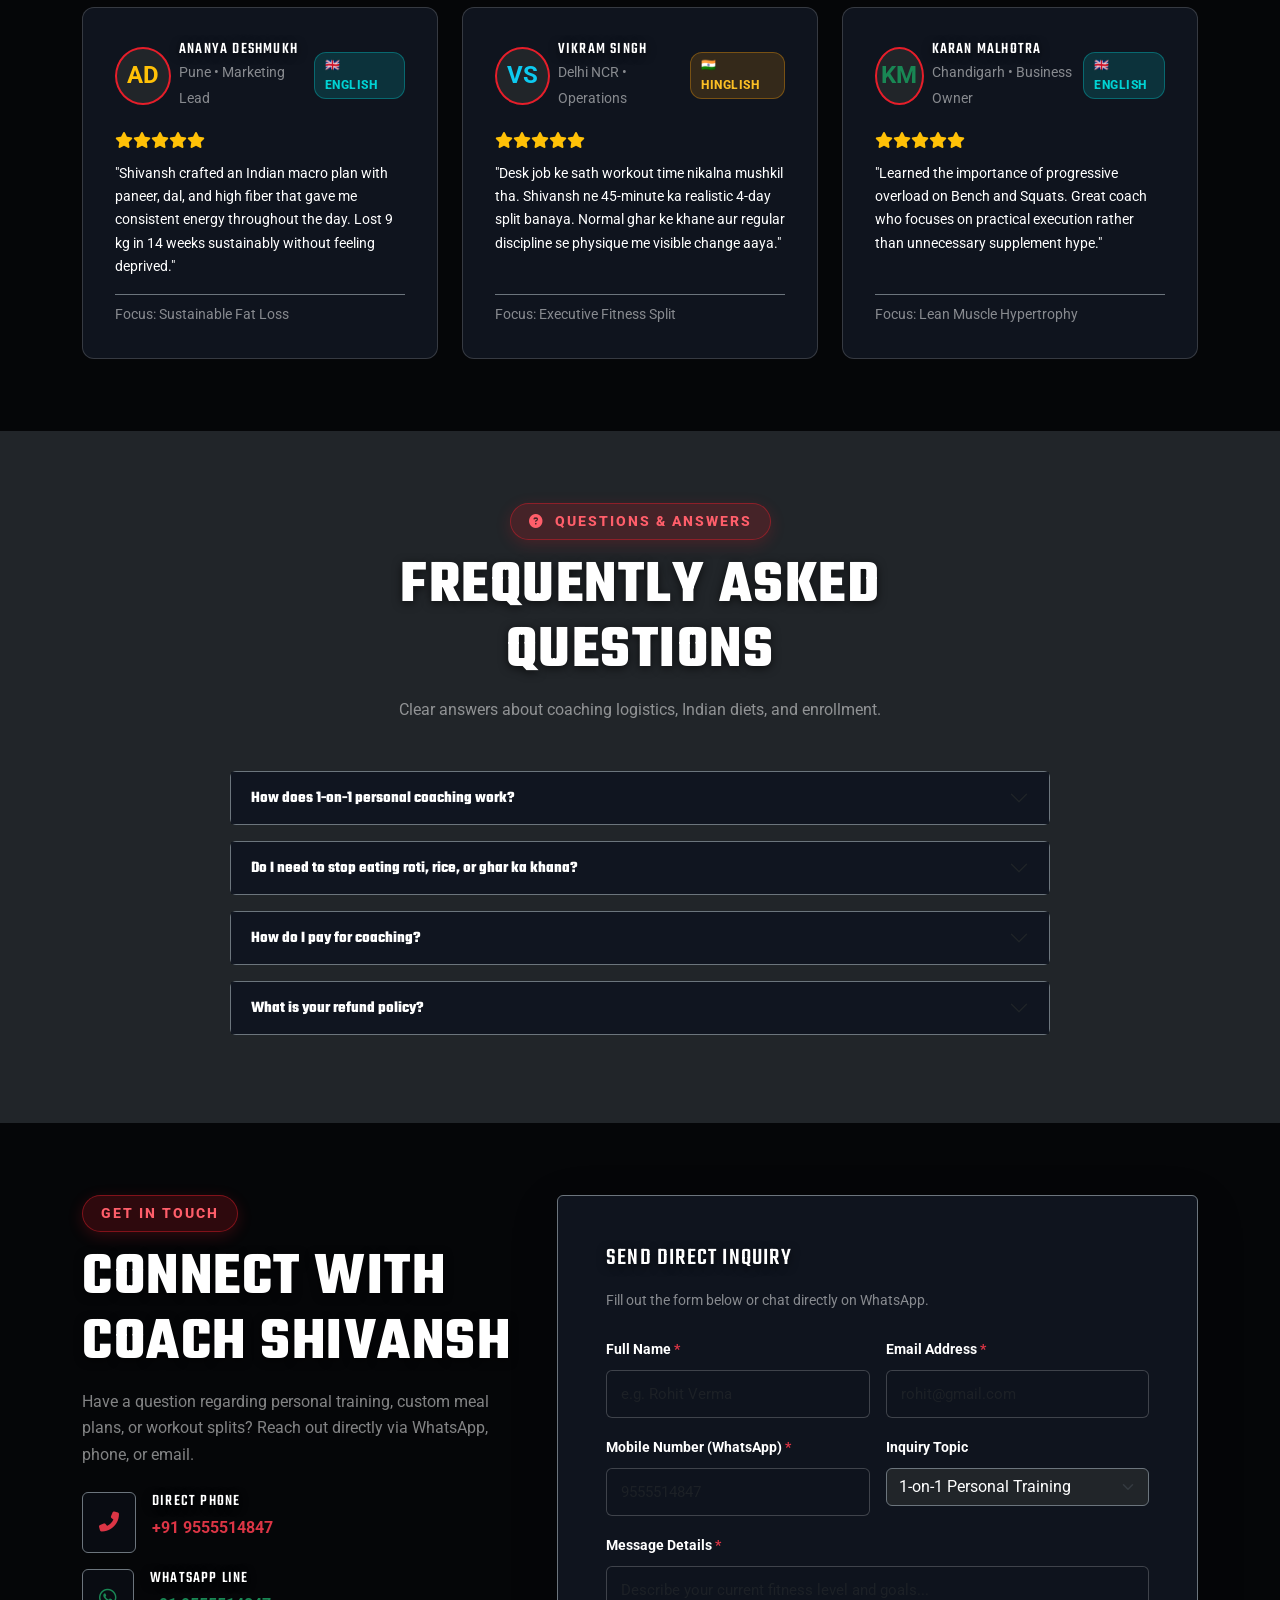
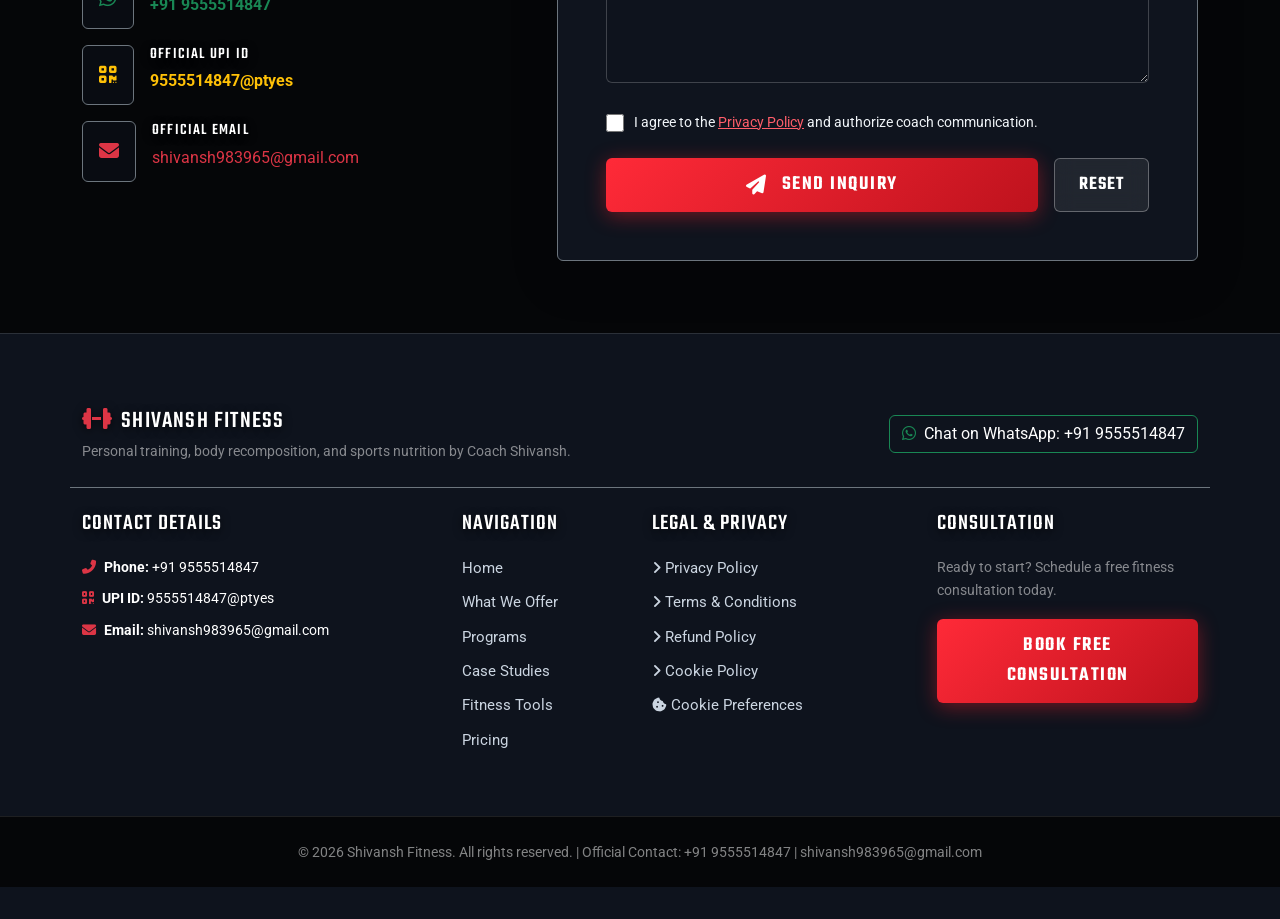
==== commit 2c3cf3e2: "Upgrade to Pro Native Mobile App Shell: Bottom Navigation Dock, In-App Habit Trackers, Water & Steps" ====
--- a/index.html
+++ b/index.html
@@ -210,15 +210,151 @@
       </div>
     </section>
 
-    <!-- Health Advisory Banner (PAR-Q) -->
-    <section class="py-3 bg-dark border-top border-bottom border-secondary">
+    <!-- ==========================================================================
+         DAILY IN-APP FITNESS & HABIT TRACKING DASHBOARD (APP EXCLUSIVE)
+         ========================================================================== -->
+    <section id="daily-dashboard" class="py-4 app-dashboard-section">
       <div class="container">
-        <div class="disclaimer-banner mb-0">
-          <div class="d-flex align-items-center gap-3">
-            <i class="fas fa-triangle-exclamation fa-2x text-warning flex-shrink-0" aria-hidden="true"></i>
-            <div>
-              <strong>Physical Readiness (PAR-Q) Notice:</strong> Strenuous resistance exercise involves physical exertion. Please ensure you are medically fit before starting. Consult a physician if you have pre-existing medical conditions.
-            </div>
+        <div class="app-dashboard-card p-3 p-md-4 rounded-4 border-danger-subtle shadow-luxury">
+          <!-- App Dashboard Header -->
+          <div class="d-flex flex-wrap justify-content-between align-items-center gap-3 mb-4 pb-3 border-bottom border-secondary">
+            <div class="d-flex align-items-center gap-3">
+              <div class="app-user-avatar">
+                <i class="fas fa-user-ninja text-danger"></i>
+                <span class="app-online-dot"></span>
+              </div>
+              <div>
+                <div class="d-flex align-items-center gap-2">
+                  <h3 class="h5 text-white mb-0 font-heading" style="font-size: 1.4rem; letter-spacing: 0.5px;">DAILY FITNESS DASHBOARD</h3>
+                  <span class="badge bg-danger rounded-pill" style="font-size: 0.68rem;">PRO APP</span>
+                </div>
+                <p class="text-white-50 small mb-0" id="appDailyGreeting">Welcome Athlete! Track your daily hydration, steps & workout rest intervals in real-time.</p>
+              </div>
+            </div>
+            <div class="d-flex align-items-center gap-2">
+              <span class="badge bg-dark border border-secondary text-warning py-2 px-3 d-inline-flex align-items-center gap-1">
+                <i class="fas fa-fire text-danger"></i> <span id="appDailyStreakText">Day 1 Streak</span>
+              </span>
+              <button type="button" id="btnResetDailyHabits" class="btn btn-sm btn-outline-secondary text-white-50 py-1 px-2" title="Reset Today's Counters">
+                <i class="fas fa-redo-alt"></i> Reset
+              </button>
+            </div>
+          </div>
+
+          <!-- Interactive Trackers Grid -->
+          <div class="row g-3 g-md-4">
+            <!-- 1. Smart Water / Hydration Tracker -->
+            <div class="col-lg-4 col-md-6">
+              <div class="habit-widget-card p-3 rounded-3 bg-darkest border border-secondary h-100 d-flex flex-column justify-content-between">
+                <div>
+                  <div class="d-flex justify-content-between align-items-center mb-2">
+                    <div class="d-flex align-items-center gap-2">
+                      <div class="habit-icon-circle bg-info-subtle text-info">
+                        <i class="fas fa-tint"></i>
+                      </div>
+                      <div>
+                        <h4 class="h6 text-white mb-0">Daily Water Tracker</h4>
+                        <span class="text-white-50" style="font-size: 0.72rem;">Goal: 3,500 ml (8 Glasses)</span>
+                      </div>
+                    </div>
+                    <span class="fw-bold text-info" id="waterTrackerValue">0 / 3,500 ml</span>
+                  </div>
+                  <!-- Progress Bar -->
+                  <div class="progress bg-dark my-3" style="height: 10px; border-radius: 5px;">
+                    <div id="waterProgressBar" class="progress-bar bg-info progress-bar-striped progress-bar-animated" role="progressbar" style="width: 0%;" aria-valuenow="0" aria-valuemin="0" aria-valuemax="3500"></div>
+                  </div>
+                </div>
+                <!-- Action Buttons -->
+                <div class="d-flex gap-2 mt-2">
+                  <button type="button" class="btn btn-sm btn-outline-info flex-grow-1 py-1" id="btnAddWater250">
+                    <i class="fas fa-plus fa-xs"></i> 250ml Glass
+                  </button>
+                  <button type="button" class="btn btn-sm btn-outline-info flex-grow-1 py-1" id="btnAddWater500">
+                    <i class="fas fa-plus fa-xs"></i> 500ml Bottle
+                  </button>
+                </div>
+              </div>
+            </div>
+
+            <!-- 2. Daily Steps & Active Calories Tracker -->
+            <div class="col-lg-4 col-md-6">
+              <div class="habit-widget-card p-3 rounded-3 bg-darkest border border-secondary h-100 d-flex flex-column justify-content-between">
+                <div>
+                  <div class="d-flex justify-content-between align-items-center mb-2">
+                    <div class="d-flex align-items-center gap-2">
+                      <div class="habit-icon-circle bg-success-subtle text-success">
+                        <i class="fas fa-shoe-prints"></i>
+                      </div>
+                      <div>
+                        <h4 class="h6 text-white mb-0">Daily Step Goal</h4>
+                        <span class="text-white-50" style="font-size: 0.72rem;">Goal: 10,000 Steps / Day</span>
+                      </div>
+                    </div>
+                    <span class="fw-bold text-success" id="stepsTrackerValue">0 / 10k Steps</span>
+                  </div>
+                  <!-- Progress Bar -->
+                  <div class="progress bg-dark my-3" style="height: 10px; border-radius: 5px;">
+                    <div id="stepsProgressBar" class="progress-bar bg-success progress-bar-striped progress-bar-animated" role="progressbar" style="width: 0%;" aria-valuenow="0" aria-valuemin="0" aria-valuemax="10000"></div>
+                  </div>
+                </div>
+                <!-- Action Buttons -->
+                <div class="d-flex gap-2 mt-2">
+                  <button type="button" class="btn btn-sm btn-outline-success flex-grow-1 py-1" id="btnAddSteps1k">
+                    <i class="fas fa-walking"></i> +1,000 Steps
+                  </button>
+                  <button type="button" class="btn btn-sm btn-outline-success flex-grow-1 py-1" id="btnAddSteps2k">
+                    <i class="fas fa-running"></i> +2,500 Steps
+                  </button>
+                </div>
+              </div>
+            </div>
+
+            <!-- 3. Gym Rest Interval Audio Timer Quick-Widget -->
+            <div class="col-lg-4 col-md-12">
+              <div class="habit-widget-card p-3 rounded-3 bg-darkest border border-secondary h-100 d-flex flex-column justify-content-between">
+                <div>
+                  <div class="d-flex justify-content-between align-items-center mb-2">
+                    <div class="d-flex align-items-center gap-2">
+                      <div class="habit-icon-circle bg-danger-subtle text-danger">
+                        <i class="fas fa-stopwatch"></i>
+                      </div>
+                      <div>
+                        <h4 class="h6 text-white mb-0">Workout Rest Timer</h4>
+                        <span class="text-white-50" style="font-size: 0.72rem;">Audio chime on rest completion</span>
+                      </div>
+                    </div>
+                    <span class="fw-bold font-heading text-danger" id="appWidgetTimerDisplay" style="font-size: 1.5rem; letter-spacing: 1px;">01:00</span>
+                  </div>
+                  <!-- Timer Preset Selector Pills -->
+                  <div class="d-flex gap-1 justify-content-between my-2">
+                    <button type="button" class="btn btn-sm btn-dark border-secondary timer-quick-preset active py-0 px-2" data-sec="30">30s</button>
+                    <button type="button" class="btn btn-sm btn-dark border-secondary timer-quick-preset py-0 px-2" data-sec="60">60s</button>
+                    <button type="button" class="btn btn-sm btn-dark border-secondary timer-quick-preset py-0 px-2" data-sec="90">90s</button>
+                    <button type="button" class="btn btn-sm btn-dark border-secondary timer-quick-preset py-0 px-2" data-sec="120">120s</button>
+                  </div>
+                </div>
+                <!-- Timer Action Controls -->
+                <div class="d-flex gap-2 mt-2">
+                  <button type="button" class="btn btn-sm btn-primary-custom flex-grow-1 py-1" id="btnAppWidgetTimerStart">
+                    <i class="fas fa-play fa-xs"></i> Start Rest
+                  </button>
+                  <button type="button" class="btn btn-sm btn-secondary-custom py-1 px-3" id="btnAppWidgetTimerReset">
+                    <i class="fas fa-redo-alt fa-xs"></i>
+                  </button>
+                </div>
+              </div>
+            </div>
+          </div>
+
+          <!-- Coach Daily Motivation Banner -->
+          <div class="mt-3 p-2 px-3 rounded-3 bg-dark border border-secondary d-flex flex-wrap align-items-center justify-content-between gap-2">
+            <div class="d-flex align-items-center gap-2">
+              <i class="fas fa-quote-left text-danger"></i>
+              <span class="small text-white-50" id="coachDailyQuote">"Discipline is doing what needs to be done, even if you don't feel like doing it."</span>
+            </div>
+            <button type="button" id="btnNextCoachQuote" class="btn btn-sm text-danger p-0 fw-bold" style="font-size: 0.75rem;">
+              <i class="fas fa-sync-alt me-1"></i> New Tip
+            </button>
           </div>
         </div>
       </div>
@@ -1720,6 +1856,48 @@
     </div>
   </div>
 
+  <!-- ==========================================================================
+       NATIVE MOBILE APP BOTTOM NAVIGATION DOCK (5-TAB PRO APP DOCK)
+       ========================================================================== -->
+  <nav class="mobile-app-bottom-dock d-lg-none" aria-label="Mobile App Navigation Dock">
+    <a href="#hero" class="app-dock-tab active" data-app-nav="home" aria-label="Home Dashboard">
+      <div class="dock-icon-wrapper">
+        <i class="fas fa-home"></i>
+      </div>
+      <span>Home</span>
+    </a>
+    <a href="#daily-dashboard" class="app-dock-tab" data-app-nav="tracker" aria-label="Daily Trackers">
+      <div class="dock-icon-wrapper">
+        <i class="fas fa-heartbeat"></i>
+      </div>
+      <span>Tracker</span>
+    </a>
+    <a href="#workout-routines" class="app-dock-tab" data-app-nav="workouts" aria-label="Workout Splits and Rest Timer">
+      <div class="dock-icon-wrapper">
+        <i class="fas fa-dumbbell"></i>
+      </div>
+      <span>Workouts</span>
+    </a>
+    <a href="#nutrition-plans" class="app-dock-tab" data-app-nav="diet" aria-label="Desi Diet Plans">
+      <div class="dock-icon-wrapper">
+        <i class="fas fa-utensils"></i>
+      </div>
+      <span>Diet</span>
+    </a>
+    <a href="#tools" class="app-dock-tab" data-app-nav="tools" aria-label="Fitness Calculators">
+      <div class="dock-icon-wrapper">
+        <i class="fas fa-calculator"></i>
+      </div>
+      <span>Tools</span>
+    </a>
+    <a href="https://wa.me/919555514847?text=Hi%20Coach%20Shivansh!%20I%20am%20using%20the%20Shivansh%20Fitness%20App%20and%20want%20to%20connect." target="_blank" rel="noopener noreferrer" class="app-dock-tab app-dock-tab-coach" data-app-nav="coach" aria-label="WhatsApp Coach Shivansh">
+      <div class="dock-icon-wrapper bg-success text-white">
+        <i class="fab fa-whatsapp"></i>
+      </div>
+      <span class="text-success">Coach</span>
+    </a>
+  </nav>
+
   <!-- Back to Top Button -->
   <button type="button" id="backToTopBtn" class="back-to-top-btn" aria-label="Scroll to top">
     <i class="fas fa-arrow-up" aria-hidden="true"></i>
--- a/css/style.css
+++ b/css/style.css
@@ -1433,8 +1433,145 @@
   box-shadow: 0 4px 15px var(--primary-glow);
 }
 
+/* ==========================================================================
+   MOBILE APP DOCK & DAILY FITNESS DASHBOARD STYLES
+   ========================================================================== */
+
+/* Native Mobile Bottom Navigation Dock */
+.mobile-app-bottom-dock {
+  position: fixed;
+  bottom: 0;
+  left: 0;
+  right: 0;
+  height: 68px;
+  background: rgba(8, 11, 17, 0.96);
+  border-top: 1px solid var(--primary-border);
+  box-shadow: 0 -8px 30px rgba(0, 0, 0, 0.95), 0 0 15px rgba(230, 30, 42, 0.25);
+  backdrop-filter: blur(20px);
+  -webkit-backdrop-filter: blur(20px);
+  display: flex;
+  justify-content: space-around;
+  align-items: center;
+  z-index: 1040;
+  padding: 4px 6px calc(4px + env(safe-area-inset-bottom, 0px));
+}
+
+.app-dock-tab {
+  flex: 1;
+  display: flex;
+  flex-direction: column;
+  align-items: center;
+  justify-content: center;
+  text-decoration: none;
+  color: var(--text-muted);
+  font-size: 0.68rem;
+  font-weight: 500;
+  padding: 4px 0;
+  transition: all 0.2s cubic-bezier(0.16, 1, 0.3, 1);
+  border-radius: 8px;
+}
+
+.app-dock-tab .dock-icon-wrapper {
+  font-size: 1.15rem;
+  width: 32px;
+  height: 32px;
+  display: flex;
+  align-items: center;
+  justify-content: center;
+  border-radius: 50%;
+  margin-bottom: 2px;
+  transition: all 0.2s ease;
+}
+
+.app-dock-tab:hover,
+.app-dock-tab.active {
+  color: #ffffff;
+}
+
+.app-dock-tab.active .dock-icon-wrapper {
+  color: #ffffff;
+  background: var(--primary);
+  box-shadow: 0 0 14px var(--primary-glow);
+  transform: translateY(-2px);
+}
+
+.app-dock-tab.active span {
+  color: var(--primary-hover);
+  font-weight: 700;
+}
+
+.app-dock-tab-coach .dock-icon-wrapper {
+  background: var(--whatsapp-green) !important;
+  box-shadow: 0 0 12px var(--whatsapp-glow);
+}
+
+/* In-App Daily Dashboard */
+.app-dashboard-section {
+  position: relative;
+  z-index: 2;
+}
+
+.app-dashboard-card {
+  background: linear-gradient(135deg, rgba(16, 22, 32, 0.98) 0%, rgba(10, 14, 22, 0.98) 100%);
+  border: 1px solid var(--primary-border);
+  box-shadow: 0 15px 40px rgba(0, 0, 0, 0.8), 0 0 25px rgba(230, 30, 42, 0.2);
+}
+
+.app-user-avatar {
+  position: relative;
+  width: 44px;
+  height: 44px;
+  border-radius: 50%;
+  background: #141b27;
+  border: 2px solid var(--primary);
+  display: flex;
+  align-items: center;
+  justify-content: center;
+  font-size: 1.25rem;
+}
+
+.app-online-dot {
+  position: absolute;
+  bottom: 0;
+  right: 0;
+  width: 10px;
+  height: 10px;
+  border-radius: 50%;
+  background: #25d366;
+  border: 2px solid #080b11;
+}
+
+.habit-widget-card {
+  transition: transform 0.2s ease, border-color 0.2s ease;
+}
+
+.habit-widget-card:hover {
+  border-color: var(--primary-border) !important;
+  transform: translateY(-2px);
+}
+
+.habit-icon-circle {
+  width: 36px;
+  height: 36px;
+  border-radius: 50%;
+  display: flex;
+  align-items: center;
+  justify-content: center;
+  font-size: 1rem;
+}
+
+.timer-quick-preset.active {
+  background: var(--primary) !important;
+  border-color: var(--primary) !important;
+  color: #fff !important;
+  font-weight: bold;
+}
+
 /* Responsive */
 @media (max-width: 991.98px) {
+  body {
+    padding-bottom: 74px; /* Space for the native bottom dock */
+  }
   .hero-mockup-section { padding: 40px 0 60px; text-align: center; }
   .hero-content-col { margin-bottom: 50px; }
   .hero-lead-text { margin-left: auto; margin-right: auto; }
@@ -1442,6 +1579,15 @@
   .stat-card-two { right: 0; bottom: -50px; }
   .transformation-slider-container { height: 350px; }
   .slider-img-after { width: 100%; }
+  
+  .back-to-top-btn {
+    bottom: 84px !important;
+    right: 16px !important;
+  }
+  .ai-assistant-toggle-btn {
+    bottom: 84px !important;
+    left: 16px !important;
+  }
 }
 
 @media (max-width: 576px) {
@@ -1456,12 +1602,12 @@
   .ai-chat-drawer {
     left: 10px;
     right: 10px;
-    bottom: 80px;
+    bottom: 90px;
     width: auto;
-    height: 490px;
+    height: 480px;
   }
   .pwa-floating-banner {
-    bottom: 12px;
+    bottom: 78px;
     left: 12px;
     right: 12px;
   }
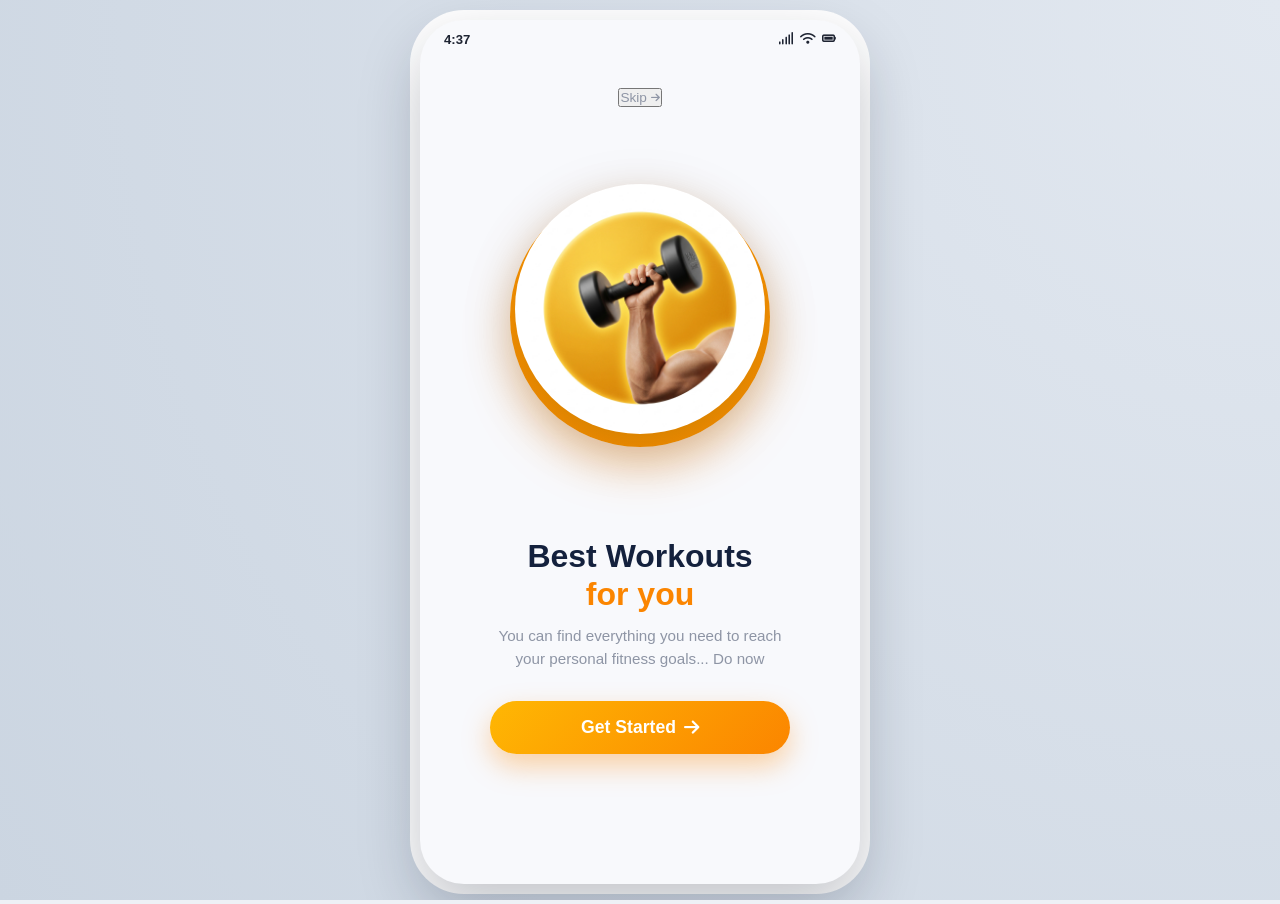
==== commit 9fe40cac: "Transform Shivansh Fitness into True Native Mobile App UI matching modern app design mockup" ====
--- a/index.html
+++ b/index.html
@@ -2,1909 +2,528 @@
 <html lang="en">
 <head>
   <meta charset="utf-8">
-  <title>Shivansh Fitness | Personal Training, Body Recomposition & Nutrition Coaching</title>
-  <meta name="viewport" content="width=device-width, initial-scale=1.0">
-  <meta name="description" content="Personal training and fitness coaching by Coach Shivansh. Science-backed body recomposition, 1RM strength calculator, and customized Indian meal planning with zero starvation.">
-  <meta name="keywords" content="Shivansh Fitness, personal trainer, online fitness coach, body recomposition, Indian diet planner, 1RM calculator, strength training, fat loss coaching">
-  <meta name="author" content="Shivansh Fitness">
-  <link rel="canonical" href="https://shivansh879516-star.github.io/gym-website/">
-
-  <!-- Open Graph / Facebook -->
-  <meta property="og:type" content="website">
-  <meta property="og:url" content="https://shivansh879516-star.github.io/gym-website/">
-  <meta property="og:title" content="Shivansh Fitness | Personal Training & Nutrition Coaching">
-  <meta property="og:description" content="Science-backed 1-on-1 personal training, body recomposition, and sustainable Indian nutrition planning.">
-  <meta property="og:image" content="https://shivansh879516-star.github.io/gym-website/img/hero-trainer.jpg">
-
-  <!-- Twitter / X -->
-  <meta property="twitter:card" content="summary_large_image">
-  <meta property="twitter:url" content="https://shivansh879516-star.github.io/gym-website/">
-  <meta property="twitter:title" content="Shivansh Fitness | Personal Training & Nutrition Coaching">
-  <meta property="twitter:description" content="Science-backed 1-on-1 personal training, body recomposition, and sustainable Indian nutrition planning.">
-  <meta property="twitter:image" content="https://shivansh879516-star.github.io/gym-website/img/hero-trainer.jpg">
-
-  <!-- Google Web Fonts -->
-  <link rel="preconnect" href="https://fonts.googleapis.com">
-  <link rel="preconnect" href="https://fonts.gstatic.com" crossorigin>
-  <link href="https://fonts.googleapis.com/css2?family=Roboto:wght@300;400;500;700;900&family=Teko:wght@400;500;600;700&display=swap" rel="stylesheet">
-
-  <!-- Icons & Bootstrap 5 -->
-  <link rel="stylesheet" href="https://cdnjs.cloudflare.com/ajax/libs/font-awesome/6.4.0/css/all.min.css">
-  <link href="https://cdn.jsdelivr.net/npm/bootstrap@5.3.2/dist/css/bootstrap.min.css" rel="stylesheet">
-
-  <!-- Progressive Web App (PWA) Manifest & App Icons -->
+  <title>Shivansh Fitness | Official Mobile App</title>
+  <meta name="viewport" content="width=device-width, initial-scale=1.0, maximum-scale=1.0, user-scalable=no, viewport-fit=cover">
+  <meta name="description" content="Official Shivansh Fitness Mobile App. Best workouts for you, activity tracking, Indian nutrition plans, and 1-on-1 personal coaching.">
+  <meta name="theme-color" content="#fca311">
+  <meta name="apple-mobile-web-app-capable" content="yes">
+  <meta name="apple-mobile-web-app-status-bar-style" content="default">
+  <meta name="apple-mobile-web-app-title" content="Shivansh Gym">
   <link rel="manifest" href="manifest.json">
-  <meta name="theme-color" content="#e61e2a">
-  <meta name="mobile-web-app-capable" content="yes">
-  <meta name="apple-mobile-web-app-capable" content="yes">
-  <meta name="apple-mobile-web-app-status-bar-style" content="black-translucent">
-  <meta name="apple-mobile-web-app-title" content="Shivansh Gym">
   <link rel="apple-touch-icon" href="img/apple-touch-icon.png">
   <link rel="icon" type="image/png" sizes="192x192" href="img/icon-192.png">
-  <link rel="icon" type="image/png" sizes="512x512" href="img/icon-512.png">
-
-  <!-- Custom Stylesheet -->
+
+  <!-- Font Awesome 6 Icons -->
+  <link rel="stylesheet" href="https://cdnjs.cloudflare.com/ajax/libs/font-awesome/6.4.0/css/all.min.css">
+  
+  <!-- App Stylesheet -->
   <link href="css/style.css" rel="stylesheet">
 </head>
 
 <body>
-  <!-- Ambient Breathing Red Glow Mesh -->
-  <div class="ambient-glow-mesh" aria-hidden="true"></div>
-
-  <!-- Accessible Skip Link -->
-  <a href="#main-content" class="skip-link">Skip to main content</a>
-
-  <!-- Top Bar with Verified Contact & Sound Toggle -->
-  <header class="topbar-wrapper py-2">
-    <div class="container">
-      <div class="row align-items-center gy-2">
-        <div class="col-lg-8 col-md-7 text-center text-md-start">
-          <div class="d-flex flex-wrap justify-content-center justify-content-md-start gap-3 align-items-center">
-            <a href="tel:+919555514847" class="text-white fw-bold" aria-label="Direct Phone +91 9555514847">
-              <i class="fas fa-phone-alt text-danger me-1" aria-hidden="true"></i>+91 9555514847
-            </a>
-            <a href="mailto:shivansh983965@gmail.com" class="text-white" aria-label="Official Email shivansh983965@gmail.com">
-              <i class="fas fa-envelope text-danger me-1" aria-hidden="true"></i>shivansh983965@gmail.com
-            </a>
-            <span class="text-white"><i class="fas fa-qrcode text-danger me-1"></i>UPI ID: <strong class="text-warning">9555514847@ptyes</strong></span>
-          </div>
+  <!-- Centered Smartphone Device Shell (Responsive Fullscreen on Mobile) -->
+  <div class="app-device-wrapper">
+    <div class="app-mobile-frame" id="appMobileFrame">
+      
+      <!-- iOS / Android Style Status Bar -->
+      <header class="app-status-bar" aria-label="Status Bar">
+        <span id="appClockTime">9:41</span>
+        <div class="status-bar-icons">
+          <i class="fas fa-signal"></i>
+          <i class="fas fa-wifi"></i>
+          <i class="fas fa-battery-full"></i>
         </div>
-        <div class="col-lg-4 col-md-5 text-center text-md-end">
-          <div class="d-flex justify-content-center justify-content-md-end align-items-center gap-2">
-            <!-- Install App Button (Top Bar) -->
-            <button type="button" id="pwaInstallTopBtn" class="btn btn-sm btn-outline-danger text-white py-1 px-2 border-danger d-inline-flex align-items-center gap-1 pwa-install-trigger" aria-label="Install Shivansh Fitness App on your mobile device">
-              <i class="fas fa-mobile-alt text-danger"></i> <span>Install App</span>
+      </header>
+
+      <!-- App Screens Viewport -->
+      <main class="app-screens-viewport" id="appScreensViewport">
+        
+        <!-- ==========================================================================
+             SCREEN 0: WELCOME / ONBOARDING (MATCHING SCREEN 3 OF MOCKUP)
+             ========================================================================== -->
+        <section id="screenOnboarding" class="app-screen active" aria-label="Welcome Screen">
+          <div class="w-100 text-end">
+            <button type="button" class="btn btn-sm text-muted border-0 bg-transparent" id="btnSkipOnboarding" style="font-size: 0.85rem; cursor: pointer; color: #8e95a5;">
+              Skip <i class="fas fa-arrow-right fa-xs"></i>
             </button>
-            <!-- Audio Sound Toggle -->
-            <button type="button" id="soundToggleBtn" class="sound-toggle-btn" aria-label="Toggle UI Sound Effects">
-              <i class="fas fa-volume-up"></i> Sound: ON
+          </div>
+
+          <div class="onboarding-hero-wrapper">
+            <div class="onboarding-circle-glow"></div>
+            <img src="img/app-3d-dumbbell.jpg" alt="3D Dumbbell" class="onboarding-3d-img">
+          </div>
+
+          <div class="onboarding-content">
+            <h1 class="onboarding-title">
+              Best Workouts<br><span>for you</span>
+            </h1>
+            <p class="onboarding-subtitle">
+              You can find everything you need to reach your personal fitness goals... Do now
+            </p>
+
+            <button type="button" class="btn-app-primary" id="btnGetStarted">
+              <span>Get Started</span> <i class="fas fa-arrow-right"></i>
             </button>
-            <!-- Currency Switcher -->
-            <div class="d-inline-flex gap-1 align-items-center">
-              <button type="button" id="currINR" class="currency-pill-btn active" aria-label="Switch to Indian Rupees">₹ INR</button>
-              <button type="button" id="currUSD" class="currency-pill-btn" aria-label="Switch to US Dollars">$ USD</button>
-            </div>
-            <a href="https://wa.me/919555514847?text=Hi%20Shivansh!%20I%20am%20interested%20in%20your%20Personal%20Training%20programs." target="_blank" rel="noopener noreferrer" class="btn btn-sm btn-outline-success text-white py-1 px-2 border-success d-inline-flex align-items-center gap-1" aria-label="Message Coach Shivansh on WhatsApp">
-              <i class="fab fa-whatsapp text-success"></i> WhatsApp
-            </a>
-          </div>
-        </div>
-      </div>
-    </div>
-  </header>
-
-  <!-- Sticky Navbar -->
-  <nav class="navbar navbar-expand-lg navbar-custom" aria-label="Primary Navigation">
-    <div class="container">
-      <a class="navbar-brand d-flex align-items-center" href="index.html">
-        <i class="fas fa-dumbbell text-danger fa-2x me-2" aria-hidden="true"></i>
-        <span class="brand-logo-text">SHIVANSH<span>FITNESS</span></span>
-      </a>
-
-      <!-- Quick Action CTA -->
-      <div class="d-flex align-items-center gap-2 order-lg-3">
-        <button type="button" id="pwaInstallNavBtn" class="btn btn-sm btn-outline-danger text-white border-danger d-inline-flex align-items-center gap-1 pwa-install-trigger" aria-label="Install App">
-          <i class="fas fa-download text-danger"></i> <span class="d-none d-md-inline">App</span>
+          </div>
+        </section>
+
+        <!-- ==========================================================================
+             SCREEN 1: HOME & DASHBOARD (MATCHING SCREEN 2 OF MOCKUP)
+             ========================================================================== -->
+        <section id="screenHome" class="app-screen" aria-label="Home Dashboard">
+          <!-- Header Row -->
+          <div class="app-header-row">
+            <div>
+              <div class="app-user-greeting">Welcome back,</div>
+              <h2 class="app-user-name">Shivansh! 👋</h2>
+            </div>
+            <div class="app-header-actions">
+              <button type="button" class="dock-nav-button" id="btnNotificationIcon" style="width: 40px; height: 40px; font-size: 1.1rem; background: #ffffff; box-shadow: 0 4px 10px rgba(0,0,0,0.05);" title="Sound & Notifications">
+                <i class="fas fa-bell text-warning"></i>
+              </button>
+              <img src="img/trainer-shivansh.jpg" alt="User Profile" class="app-avatar-img" id="btnHeaderAvatar">
+            </div>
+          </div>
+
+          <!-- Search Bar -->
+          <div class="app-search-box">
+            <i class="fas fa-search text-warning"></i>
+            <input type="text" id="appSearchInput" placeholder="Search for course or exercise..." aria-label="Search course">
+          </div>
+
+          <!-- Promo Banner (Find Your Workout Class - 60% OFF) -->
+          <div class="app-promo-banner">
+            <div>
+              <span class="promo-badge-tag">LIMITED OFFER</span>
+              <div class="promo-title">Find Your<br>Workout Class</div>
+              <div class="promo-discount-text">60% OFF</div>
+              <button type="button" class="promo-btn-join" id="btnJoinGymPromo">
+                Join GYM <i class="fas fa-bolt ms-1"></i>
+              </button>
+            </div>
+            <img src="img/app-promo-dumbbells.jpg" alt="3D Dumbbells" class="promo-3d-img">
+          </div>
+
+          <!-- Your Progress Section -->
+          <div class="app-section-title-row">
+            <h3 class="app-section-title">Your Progress</h3>
+            <a href="#" class="app-section-link" id="linkViewAllProgress">See details</a>
+          </div>
+
+          <div class="app-progress-grid">
+            <!-- Ring 1: Walk Steps -->
+            <div class="progress-widget-card">
+              <div class="widget-card-header">
+                <span class="widget-title">Walk</span>
+                <i class="fas fa-shoe-prints text-warning"></i>
+              </div>
+              <div class="progress-ring-container">
+                <svg class="progress-ring-svg">
+                  <circle class="progress-ring-circle-bg" cx="45" cy="45" r="35"></circle>
+                  <circle class="progress-ring-circle-val" id="homeStepsCircle" cx="45" cy="45" r="35"></circle>
+                </svg>
+                <div class="progress-ring-text">
+                  <div class="progress-ring-val" id="homeStepsText">8,104</div>
+                  <div class="progress-ring-label">Steps</div>
+                </div>
+              </div>
+            </div>
+
+            <!-- Ring 2: Sleep / Hydration -->
+            <div class="progress-widget-card">
+              <div class="widget-card-header">
+                <span class="widget-title">Sleep</span>
+                <i class="fas fa-moon text-info"></i>
+              </div>
+              <div class="bar-chart-mini">
+                <div class="bar-mini-col" style="height: 45%;"></div>
+                <div class="bar-mini-col" style="height: 65%;"></div>
+                <div class="bar-mini-col active" style="height: 85%;"></div>
+                <div class="bar-mini-col active" style="height: 90%;"></div>
+                <div class="bar-mini-col active" style="height: 75%;"></div>
+              </div>
+              <div class="mt-2 text-center">
+                <span class="fw-bold" style="font-size: 1rem; color: var(--app-dark);">6.5</span>
+                <span class="text-muted" style="font-size: 0.72rem;">Hours</span>
+              </div>
+            </div>
+          </div>
+
+          <!-- Workout Categories Horizontal Scroll -->
+          <div class="app-section-title-row">
+            <h3 class="app-section-title">Workout Routines</h3>
+          </div>
+
+          <div class="app-category-scroll">
+            <button type="button" class="category-pill active" data-cat="all">🔥 All Routines</button>
+            <button type="button" class="category-pill" data-cat="strength">🏋️ Strength</button>
+            <button type="button" class="category-pill" data-cat="fatloss">🏃 Fat Loss</button>
+            <button type="button" class="category-pill" data-cat="diet">🍱 Desi Diet</button>
+          </div>
+
+          <!-- Workout Cards List -->
+          <div id="homeWorkoutCardsList">
+            <div class="app-workout-card" data-workout="push">
+              <div class="workout-thumb-box">
+                <i class="fas fa-dumbbell"></i>
+              </div>
+              <div class="workout-info-meta">
+                <div class="workout-card-title">Push Day (Chest, Shoulders, Triceps)</div>
+                <div class="workout-card-sub">45 Mins • 5 Exercises • Intermediate</div>
+              </div>
+              <button type="button" class="workout-play-btn" aria-label="Start workout">
+                <i class="fas fa-play"></i>
+              </button>
+            </div>
+
+            <div class="app-workout-card" data-workout="pull">
+              <div class="workout-thumb-box" style="background: #e0f2fe; color: #0284c7;">
+                <i class="fas fa-running"></i>
+              </div>
+              <div class="workout-info-meta">
+                <div class="workout-card-title">Pull Day (Back, Lats, Biceps)</div>
+                <div class="workout-card-sub">50 Mins • 6 Exercises • High Intensity</div>
+              </div>
+              <button type="button" class="workout-play-btn" aria-label="Start workout">
+                <i class="fas fa-play"></i>
+              </button>
+            </div>
+
+            <div class="app-workout-card" data-workout="legs">
+              <div class="workout-thumb-box" style="background: #fee2e2; color: #e61e2a;">
+                <i class="fas fa-bolt"></i>
+              </div>
+              <div class="workout-info-meta">
+                <div class="workout-card-title">Legs & Core Power Blast</div>
+                <div class="workout-card-sub">40 Mins • Squats & Deadlifts • Advanced</div>
+              </div>
+              <button type="button" class="workout-play-btn" aria-label="Start workout">
+                <i class="fas fa-play"></i>
+              </button>
+            </div>
+          </div>
+        </section>
+
+        <!-- ==========================================================================
+             SCREEN 2: ACTIVITIES & ANALYTICS (MATCHING SCREEN 1 OF MOCKUP)
+             ========================================================================== -->
+        <section id="screenActivity" class="app-screen" aria-label="Activities and Analytics">
+          <h2 class="activity-header-title">Your activities</h2>
+          <div class="activity-header-sub">This week performance</div>
+
+          <!-- Date Picker Strip -->
+          <div class="date-picker-strip">
+            <div class="date-pill-btn" data-day="sat">
+              <span class="date-pill-day">Sat</span>
+              <span class="date-pill-num">26</span>
+            </div>
+            <div class="date-pill-btn" data-day="sun">
+              <span class="date-pill-day">Sun</span>
+              <span class="date-pill-num">27</span>
+            </div>
+            <div class="date-pill-btn active" data-day="mon">
+              <span class="date-pill-day">Mon</span>
+              <span class="date-pill-num">28</span>
+            </div>
+            <div class="date-pill-btn" data-day="tue">
+              <span class="date-pill-day">Tue</span>
+              <span class="date-pill-num">29</span>
+            </div>
+            <div class="date-pill-btn" data-day="wed">
+              <span class="date-pill-day">Wed</span>
+              <span class="date-pill-num">30</span>
+            </div>
+          </div>
+
+          <!-- Calorie Wave Chart Card -->
+          <div class="calorie-wave-card">
+            <div class="d-flex justify-content-between align-items-center">
+              <div>
+                <div class="calorie-val-main" id="activityCalorieNum">1,680</div>
+                <div class="calorie-unit-sub">KCAL BURNED TODAY</div>
+              </div>
+              <span class="badge bg-warning text-dark px-3 py-1 rounded-pill fw-bold" style="font-size: 0.75rem;">+14% vs avg</span>
+            </div>
+
+            <!-- Smooth Amber Calorie Wave SVG -->
+            <svg class="calorie-wave-svg" viewBox="0 0 400 120" preserveAspectRatio="none">
+              <defs>
+                <linearGradient id="waveGradient" x1="0%" y1="0%" x2="0%" y2="100%">
+                  <stop offset="0%" stop-color="#ffb703" stop-opacity="0.55"/>
+                  <stop offset="100%" stop-color="#fb8500" stop-opacity="0.0"/>
+                </linearGradient>
+              </defs>
+              <path d="M 0,90 Q 60,110 100,70 T 200,35 T 300,55 T 400,20 L 400,120 L 0,120 Z" fill="url(#waveGradient)"></path>
+              <path d="M 0,90 Q 60,110 100,70 T 200,35 T 300,55 T 400,20" fill="none" stroke="#fb8500" stroke-width="4" stroke-linecap="round"></path>
+              <circle cx="200" cy="35" r="6" fill="#ffffff" stroke="#fb8500" stroke-width="3"></circle>
+            </svg>
+          </div>
+
+          <!-- Daily Hydration Quick Widget -->
+          <div class="activity-item-card mb-3" style="background: #f0fdf4; border: 1px solid #bbf7d0;">
+            <div class="activity-item-left">
+              <div class="activity-badge-icon" style="background: #22c55e; color: #ffffff;">
+                <i class="fas fa-tint"></i>
+              </div>
+              <div>
+                <div class="activity-name-text">Hydration Tracker</div>
+                <div class="activity-time-text" id="activityWaterText">2,250 / 3,500 ml (64%)</div>
+              </div>
+            </div>
+            <div class="d-flex gap-1">
+              <button type="button" class="btn btn-sm btn-success rounded-pill px-2 py-1" id="btnActivityAddWater" style="font-size: 0.75rem;">
+                +250ml <i class="fas fa-plus fa-xs"></i>
+              </button>
+            </div>
+          </div>
+
+          <!-- Activity List (Matching Screen 1) -->
+          <div class="app-section-title-row">
+            <h3 class="app-section-title">Workout History</h3>
+          </div>
+
+          <div class="activity-item-card">
+            <div class="activity-item-left">
+              <div class="activity-badge-icon" style="background: #fff4e0; color: #fb8500;">
+                <i class="fas fa-running"></i>
+              </div>
+              <div>
+                <div class="activity-name-text">Running</div>
+                <div class="activity-time-text">6:00 PM - 7:20 PM</div>
+              </div>
+            </div>
+            <div class="activity-stats-right">
+              <div class="activity-stat-primary">1.32 <span style="font-size: 0.75rem;">hours</span></div>
+              <div class="activity-stat-secondary">9.50 kilometers</div>
+            </div>
+          </div>
+
+          <div class="activity-item-card">
+            <div class="activity-item-left">
+              <div class="activity-badge-icon" style="background: #e0f2fe; color: #0284c7;">
+                <i class="fas fa-dumbbell"></i>
+              </div>
+              <div>
+                <div class="activity-name-text">Chest & Arms Lifting</div>
+                <div class="activity-time-text">7:30 AM - 8:30 AM</div>
+              </div>
+            </div>
+            <div class="activity-stats-right">
+              <div class="activity-stat-primary">1.00 <span style="font-size: 0.75rem;">hours</span></div>
+              <div class="activity-stat-secondary">480 kcal burned</div>
+            </div>
+          </div>
+
+          <div class="activity-item-card">
+            <div class="activity-item-left">
+              <div class="activity-badge-icon" style="background: #fdf2f8; color: #db2777;">
+                <i class="fas fa-swimmer"></i>
+              </div>
+              <div>
+                <div class="activity-name-text">Swimming Cardio</div>
+                <div class="activity-time-text">5:00 AM - 5:50 AM</div>
+              </div>
+            </div>
+            <div class="activity-stats-right">
+              <div class="activity-stat-primary">0.82 <span style="font-size: 0.75rem;">hours</span></div>
+              <div class="activity-stat-secondary">360 kcal burned</div>
+            </div>
+          </div>
+        </section>
+
+        <!-- ==========================================================================
+             SCREEN 3: WORKOUT STUDIO & LIVE REST TIMER
+             ========================================================================== -->
+        <section id="screenWorkouts" class="app-screen" aria-label="Workout Studio">
+          <div class="app-header-row mb-3">
+            <div>
+              <h2 class="app-user-name">Workout Studio</h2>
+              <div class="app-user-greeting">Live Rest Timer & Form Check</div>
+            </div>
+          </div>
+
+          <!-- Digital Gym Rest Interval Timer Box -->
+          <div class="workout-timer-box">
+            <div style="font-size: 0.8rem; color: #b0b7c3; text-transform: uppercase; letter-spacing: 1px;">
+              <i class="fas fa-stopwatch me-1"></i> Gym Rest Timer
+            </div>
+            <div class="workout-timer-digits" id="screenTimerDisplay">00:45</div>
+            
+            <div class="timer-preset-row">
+              <button type="button" class="timer-preset-btn" data-sec="30">30s</button>
+              <button type="button" class="timer-preset-btn active" data-sec="45">45s</button>
+              <button type="button" class="timer-preset-btn" data-sec="60">60s</button>
+              <button type="button" class="timer-preset-btn" data-sec="90">90s</button>
+            </div>
+
+            <div class="d-flex justify-content-center gap-2">
+              <button type="button" class="btn btn-warning px-4 py-2 rounded-pill fw-bold" id="btnScreenTimerStart">
+                <i class="fas fa-play me-1"></i> Start Rest
+              </button>
+              <button type="button" class="btn btn-outline-light px-3 py-2 rounded-pill" id="btnScreenTimerReset">
+                <i class="fas fa-redo-alt"></i>
+              </button>
+            </div>
+          </div>
+
+          <!-- Workout Plan Selector -->
+          <div class="app-section-title-row">
+            <h3 class="app-section-title">Today's Exercise Plan</h3>
+          </div>
+
+          <div class="diet-plan-card">
+            <div class="d-flex justify-content-between align-items-center mb-2">
+              <span class="fw-bold" style="color: var(--app-dark);">1. Barbell Flat Bench Press</span>
+              <span class="badge bg-danger rounded-pill">4 Sets</span>
+            </div>
+            <p class="text-muted small mb-0">8-10 Reps • Progressive overload with 2-minute heavy rest.</p>
+          </div>
+
+          <div class="diet-plan-card">
+            <div class="d-flex justify-content-between align-items-center mb-2">
+              <span class="fw-bold" style="color: var(--app-dark);">2. Incline Dumbbell Press</span>
+              <span class="badge bg-warning text-dark rounded-pill">3 Sets</span>
+            </div>
+            <p class="text-muted small mb-0">10-12 Reps • Strict 30° incline bench for upper clavicular pec activation.</p>
+          </div>
+
+          <div class="diet-plan-card">
+            <div class="d-flex justify-content-between align-items-center mb-2">
+              <span class="fw-bold" style="color: var(--app-dark);">3. Cable Lateral Raises</span>
+              <span class="badge bg-info text-dark rounded-pill">4 Sets</span>
+            </div>
+            <p class="text-muted small mb-0">15 Reps • Constant side delt tension with 45s rest intervals.</p>
+          </div>
+        </section>
+
+        <!-- ==========================================================================
+             SCREEN 4: DESI NUTRITION & DIET PLANS
+             ========================================================================== -->
+        <section id="screenDiet" class="app-screen" aria-label="Nutrition & Diet">
+          <div class="app-header-row mb-3">
+            <div>
+              <h2 class="app-user-name">Desi Nutrition</h2>
+              <div class="app-user-greeting">High Protein Indian Meal Plans</div>
+            </div>
+          </div>
+
+          <div class="diet-plan-card">
+            <div class="d-flex justify-content-between align-items-center mb-1">
+              <h4 class="fw-bold mb-0" style="color: var(--app-dark); font-size: 1.05rem;">🍳 High Protein Indian Veg/Egg</h4>
+              <span class="badge bg-success rounded-pill">135g Protein</span>
+            </div>
+            <p class="text-muted small mb-2">Ideal for fat loss & lean muscle recomposition using everyday ghar ka khana.</p>
+            <div class="diet-macro-pills">
+              <span class="macro-pill bg-danger-subtle text-danger">Protein: 135g</span>
+              <span class="macro-pill bg-warning-subtle text-warning">Carbs: 180g</span>
+              <span class="macro-pill bg-info-subtle text-info">Fats: 45g</span>
+            </div>
+          </div>
+
+          <div class="diet-plan-card">
+            <div class="d-flex justify-content-between align-items-center mb-1">
+              <h4 class="fw-bold mb-0" style="color: var(--app-dark); font-size: 1.05rem;">🍱 Student Budget Indian Plan</h4>
+              <span class="badge bg-warning text-dark rounded-pill">₹120 / Day</span>
+            </div>
+            <p class="text-muted small mb-2">Soya chunks, boiled eggs, roasted chana, dahi, and oats for maximum budget nutrition.</p>
+            <div class="diet-macro-pills">
+              <span class="macro-pill bg-danger-subtle text-danger">Protein: 120g</span>
+              <span class="macro-pill bg-warning-subtle text-warning">Calories: 2,100</span>
+            </div>
+          </div>
+
+          <div class="diet-plan-card">
+            <div class="d-flex justify-content-between align-items-center mb-1">
+              <h4 class="fw-bold mb-0" style="color: var(--app-dark); font-size: 1.05rem;">🍗 Lean Non-Veg Recomposition</h4>
+              <span class="badge bg-primary text-white rounded-pill">160g Protein</span>
+            </div>
+            <p class="text-muted small mb-2">Grilled chicken breast, egg whites, rice, dal, and fresh green salads.</p>
+            <div class="diet-macro-pills">
+              <span class="macro-pill bg-danger-subtle text-danger">Protein: 160g</span>
+              <span class="macro-pill bg-info-subtle text-info">Calories: 2,350</span>
+            </div>
+          </div>
+        </section>
+
+        <!-- ==========================================================================
+             SCREEN 5: COACH SHIVANSH & ADMISSIONS
+             ========================================================================== -->
+        <section id="screenCoach" class="app-screen" aria-label="Coach Profile and Contact">
+          <div class="coach-profile-header">
+            <img src="img/trainer-shivansh.jpg" alt="Coach Shivansh" class="coach-avatar-lg">
+            <h2 class="app-user-name mb-0">Coach Shivansh</h2>
+            <div class="text-muted small mb-2">Head Trainer & Certified Sports Nutritionist</div>
+            <span class="badge bg-success px-3 py-1 rounded-pill"><i class="fas fa-check-circle me-1"></i> Verified Trainer</span>
+          </div>
+
+          <!-- Direct WhatsApp Channel Button -->
+          <a href="https://wa.me/919555514847?text=Hi%20Coach%20Shivansh!%20I%20am%20using%20the%20Shivansh%20Fitness%20App%20and%20want%20to%20enroll%20for%20personal%20training." target="_blank" rel="noopener noreferrer" class="btn btn-success w-100 py-3 rounded-pill fw-bold mb-3 d-flex align-items-center justify-content-center gap-2 shadow-sm" style="font-size: 1rem;">
+            <i class="fab fa-whatsapp fa-lg"></i> Chat Directly on WhatsApp
+          </a>
+
+          <!-- Official Verified UPI ID Card -->
+          <div class="upi-payment-card">
+            <div class="text-muted small mb-1">OFFICIAL VERIFIED UPI ID</div>
+            <div class="fw-bold fs-5 text-dark mb-2" id="coachUpiIdText">9555514847@ptyes</div>
+            <button type="button" class="btn btn-sm btn-outline-warning rounded-pill px-3" id="btnCopyUpiId">
+              <i class="fas fa-copy me-1"></i> Copy UPI ID
+            </button>
+          </div>
+
+          <div class="diet-plan-card">
+            <div class="d-flex align-items-center gap-3 mb-2">
+              <i class="fas fa-phone-alt text-danger fa-lg"></i>
+              <div>
+                <div class="fw-bold" style="color: var(--app-dark);">Direct Phone Support</div>
+                <a href="tel:+919555514847" class="text-muted small text-decoration-none">+91 9555514847</a>
+              </div>
+            </div>
+            <div class="d-flex align-items-center gap-3">
+              <i class="fas fa-envelope text-warning fa-lg"></i>
+              <div>
+                <div class="fw-bold" style="color: var(--app-dark);">Official Email</div>
+                <a href="mailto:shivansh983965@gmail.com" class="text-muted small text-decoration-none">shivansh983965@gmail.com</a>
+              </div>
+            </div>
+          </div>
+        </section>
+
+      </main>
+
+      <!-- ==========================================================================
+           FIXED NATIVE BOTTOM APP NAVIGATION DOCK (5 TABS MATCHING MOCKUP)
+           ========================================================================== -->
+      <nav class="app-bottom-nav-dock" id="appBottomNavDock" aria-label="Bottom App Navigation">
+        <!-- 1. Home Screen -->
+        <button type="button" class="dock-nav-button active" data-screen="screenHome" aria-label="Home Dashboard">
+          <i class="fas fa-home"></i>
         </button>
-        <button type="button" class="btn btn-primary-custom d-none d-sm-inline-flex" data-bs-toggle="modal" data-bs-target="#consultationModal">
-          <span>Book Free Consultation</span>
+
+        <!-- 2. Activity / Analytics Screen -->
+        <button type="button" class="dock-nav-button" data-screen="screenActivity" aria-label="Activity Analytics">
+          <i class="fas fa-chart-line"></i>
         </button>
-        <button class="navbar-toggler border-0 text-white p-2" type="button" data-bs-toggle="collapse" data-bs-target="#mainNavbar" aria-controls="mainNavbar" aria-expanded="false" aria-label="Toggle navigation menu">
-          <i class="fas fa-bars fa-lg text-danger"></i>
+
+        <!-- 3. Workouts & Live Timer Screen -->
+        <button type="button" class="dock-nav-button" data-screen="screenWorkouts" aria-label="Workout Studio">
+          <i class="fas fa-stopwatch"></i>
         </button>
-      </div>
-
-      <div class="collapse navbar-collapse order-lg-2 justify-content-center" id="mainNavbar">
-        <ul class="navbar-nav mb-2 mb-lg-0">
-          <li class="nav-item"><a class="nav-link active" href="#hero">Home</a></li>
-          <li class="nav-item"><a class="nav-link" href="#offerings">What We Offer</a></li>
-          <li class="nav-item"><a class="nav-link" href="#programs">Programs</a></li>
-          <li class="nav-item"><a class="nav-link" href="#transformation">Case Studies</a></li>
-          <li class="nav-item"><a class="nav-link" href="#tools">Fitness Tools</a></li>
-          <li class="nav-item"><a class="nav-link" href="#pricing">Pricing</a></li>
-          <li class="nav-item"><a class="nav-link" href="#philosophy">Why Choose Us</a></li>
-          <li class="nav-item"><a class="nav-link" href="#results">Reviews</a></li>
-          <li class="nav-item"><a class="nav-link" href="#faq">FAQ</a></li>
-          <li class="nav-item dropdown">
-            <a class="nav-link dropdown-toggle" href="#" id="policyDropdown" role="button" data-bs-toggle="dropdown" aria-expanded="false">
-              Legal
-            </a>
-            <ul class="dropdown-menu dropdown-menu-dark" aria-labelledby="policyDropdown">
-              <li><a class="dropdown-item" href="privacy-policy.html">Privacy Policy</a></li>
-              <li><a class="dropdown-item" href="terms-conditions.html">Terms & Conditions</a></li>
-              <li><a class="dropdown-item" href="refund-policy.html">Refund Policy</a></li>
-              <li><a class="dropdown-item" href="cookie-policy.html">Cookie Policy</a></li>
-              <li><hr class="dropdown-divider border-secondary"></li>
-              <li><a class="dropdown-item open-cookie-preferences" href="#">Cookie Preferences</a></li>
-            </ul>
-          </li>
-          <li class="nav-item"><a class="nav-link" href="#contact">Contact</a></li>
-        </ul>
-      </div>
-    </div>
-  </nav>
-
-  <main id="main-content">
-    <!-- ==========================================================================
-         1. HERO SECTION - CUSTOMER GOAL FOCUSED
-         ========================================================================== -->
-    <section id="hero" class="hero-mockup-section">
-      <div class="hero-watermark-text" aria-hidden="true">SHIVANSH FITNESS</div>
-      <div class="hero-red-spotlight" aria-hidden="true"></div>
-
-      <div class="container position-relative" style="z-index: 3;">
-        <div class="row align-items-center gy-5">
-          <!-- Left Column: Value Proposition & Clear CTAs -->
-          <div class="col-lg-6 hero-content-col scroll-pop">
-            <div class="d-inline-flex align-items-center gap-2 mb-3">
-              <span class="badge bg-danger rounded-pill px-3 py-1 text-uppercase fw-bold letter-spacing-1">1-on-1 Personal Training</span>
-              <span class="text-white-50 small">• Science-Backed Coaching</span>
-            </div>
-
-            <h1 class="hero-main-title">
-              <span>FORGE YOUR</span>
-              <span class="text-white">BEST PHYSIQUE</span>
-            </h1>
-
-            <p class="hero-lead-text">
-              Coaching tailored to your daily schedule, lifting mechanics, and Indian food preferences. Build lean muscle, improve metabolic health, and establish sustainable habits with zero crash starvation.
-            </p>
-
-            <div class="d-flex flex-wrap gap-3 align-items-center mb-4">
-              <button type="button" class="btn btn-primary-custom" data-bs-toggle="modal" data-bs-target="#consultationModal">
-                <span>Book Free Consultation</span> <i class="fas fa-arrow-right ms-1"></i>
-              </button>
-              <a href="#programs" class="btn btn-secondary-custom">
-                View Programs <i class="fas fa-arrow-down ms-1"></i>
-              </a>
-            </div>
-
-            <div class="pt-2">
-              <a href="https://wa.me/919555514847?text=Hi%20Shivansh!%20I%20am%20visiting%20your%20website%20and%20would%20like%20to%20chat%20about%20personal%20training." target="_blank" rel="noopener noreferrer" class="btn btn-outline-success text-white border-success p-2 px-3 rounded d-inline-flex align-items-center gap-2">
-                <i class="fab fa-whatsapp text-success fa-lg"></i> Direct WhatsApp (+91 9555514847)
-              </a>
-            </div>
-          </div>
-
-          <!-- Right Column: Indian Athletic Trainer & Feature Callouts -->
-          <div class="col-lg-6">
-            <div class="hero-trainer-stage scroll-pop-image">
-              <div class="hero-trainer-img-wrapper tilt-card-luxury">
-                <img src="img/hero-trainer.jpg" class="hero-trainer-img" alt="Coach Shivansh personal trainer in red athletic tank top">
-                
-                <!-- Floating Glass Card 1 -->
-                <div class="hero-floating-stat-card stat-card-one">
-                  <div class="hero-stat-title text-danger mb-1"><i class="fas fa-user-shield me-1"></i> Direct Accountability</div>
-                  <p class="hero-stat-desc">Direct 1-on-1 WhatsApp video check-ins, lifting form reviews, and routine adjustments.</p>
-                </div>
-
-                <!-- Floating Glass Card 2 -->
-                <div class="hero-floating-stat-card stat-card-two">
-                  <div class="hero-stat-title text-warning mb-1"><i class="fas fa-utensils me-1"></i> Ghar Ka Khana Friendly</div>
-                  <p class="hero-stat-desc">Nutrition outlines designed around roti, dal, paneer, eggs, and everyday Indian meals.</p>
-                </div>
-              </div>
-            </div>
-          </div>
-        </div>
-      </div>
-    </section>
-
-    <!-- ==========================================================================
-         DAILY IN-APP FITNESS & HABIT TRACKING DASHBOARD (APP EXCLUSIVE)
-         ========================================================================== -->
-    <section id="daily-dashboard" class="py-4 app-dashboard-section">
-      <div class="container">
-        <div class="app-dashboard-card p-3 p-md-4 rounded-4 border-danger-subtle shadow-luxury">
-          <!-- App Dashboard Header -->
-          <div class="d-flex flex-wrap justify-content-between align-items-center gap-3 mb-4 pb-3 border-bottom border-secondary">
-            <div class="d-flex align-items-center gap-3">
-              <div class="app-user-avatar">
-                <i class="fas fa-user-ninja text-danger"></i>
-                <span class="app-online-dot"></span>
-              </div>
-              <div>
-                <div class="d-flex align-items-center gap-2">
-                  <h3 class="h5 text-white mb-0 font-heading" style="font-size: 1.4rem; letter-spacing: 0.5px;">DAILY FITNESS DASHBOARD</h3>
-                  <span class="badge bg-danger rounded-pill" style="font-size: 0.68rem;">PRO APP</span>
-                </div>
-                <p class="text-white-50 small mb-0" id="appDailyGreeting">Welcome Athlete! Track your daily hydration, steps & workout rest intervals in real-time.</p>
-              </div>
-            </div>
-            <div class="d-flex align-items-center gap-2">
-              <span class="badge bg-dark border border-secondary text-warning py-2 px-3 d-inline-flex align-items-center gap-1">
-                <i class="fas fa-fire text-danger"></i> <span id="appDailyStreakText">Day 1 Streak</span>
-              </span>
-              <button type="button" id="btnResetDailyHabits" class="btn btn-sm btn-outline-secondary text-white-50 py-1 px-2" title="Reset Today's Counters">
-                <i class="fas fa-redo-alt"></i> Reset
-              </button>
-            </div>
-          </div>
-
-          <!-- Interactive Trackers Grid -->
-          <div class="row g-3 g-md-4">
-            <!-- 1. Smart Water / Hydration Tracker -->
-            <div class="col-lg-4 col-md-6">
-              <div class="habit-widget-card p-3 rounded-3 bg-darkest border border-secondary h-100 d-flex flex-column justify-content-between">
-                <div>
-                  <div class="d-flex justify-content-between align-items-center mb-2">
-                    <div class="d-flex align-items-center gap-2">
-                      <div class="habit-icon-circle bg-info-subtle text-info">
-                        <i class="fas fa-tint"></i>
-                      </div>
-                      <div>
-                        <h4 class="h6 text-white mb-0">Daily Water Tracker</h4>
-                        <span class="text-white-50" style="font-size: 0.72rem;">Goal: 3,500 ml (8 Glasses)</span>
-                      </div>
-                    </div>
-                    <span class="fw-bold text-info" id="waterTrackerValue">0 / 3,500 ml</span>
-                  </div>
-                  <!-- Progress Bar -->
-                  <div class="progress bg-dark my-3" style="height: 10px; border-radius: 5px;">
-                    <div id="waterProgressBar" class="progress-bar bg-info progress-bar-striped progress-bar-animated" role="progressbar" style="width: 0%;" aria-valuenow="0" aria-valuemin="0" aria-valuemax="3500"></div>
-                  </div>
-                </div>
-                <!-- Action Buttons -->
-                <div class="d-flex gap-2 mt-2">
-                  <button type="button" class="btn btn-sm btn-outline-info flex-grow-1 py-1" id="btnAddWater250">
-                    <i class="fas fa-plus fa-xs"></i> 250ml Glass
-                  </button>
-                  <button type="button" class="btn btn-sm btn-outline-info flex-grow-1 py-1" id="btnAddWater500">
-                    <i class="fas fa-plus fa-xs"></i> 500ml Bottle
-                  </button>
-                </div>
-              </div>
-            </div>
-
-            <!-- 2. Daily Steps & Active Calories Tracker -->
-            <div class="col-lg-4 col-md-6">
-              <div class="habit-widget-card p-3 rounded-3 bg-darkest border border-secondary h-100 d-flex flex-column justify-content-between">
-                <div>
-                  <div class="d-flex justify-content-between align-items-center mb-2">
-                    <div class="d-flex align-items-center gap-2">
-                      <div class="habit-icon-circle bg-success-subtle text-success">
-                        <i class="fas fa-shoe-prints"></i>
-                      </div>
-                      <div>
-                        <h4 class="h6 text-white mb-0">Daily Step Goal</h4>
-                        <span class="text-white-50" style="font-size: 0.72rem;">Goal: 10,000 Steps / Day</span>
-                      </div>
-                    </div>
-                    <span class="fw-bold text-success" id="stepsTrackerValue">0 / 10k Steps</span>
-                  </div>
-                  <!-- Progress Bar -->
-                  <div class="progress bg-dark my-3" style="height: 10px; border-radius: 5px;">
-                    <div id="stepsProgressBar" class="progress-bar bg-success progress-bar-striped progress-bar-animated" role="progressbar" style="width: 0%;" aria-valuenow="0" aria-valuemin="0" aria-valuemax="10000"></div>
-                  </div>
-                </div>
-                <!-- Action Buttons -->
-                <div class="d-flex gap-2 mt-2">
-                  <button type="button" class="btn btn-sm btn-outline-success flex-grow-1 py-1" id="btnAddSteps1k">
-                    <i class="fas fa-walking"></i> +1,000 Steps
-                  </button>
-                  <button type="button" class="btn btn-sm btn-outline-success flex-grow-1 py-1" id="btnAddSteps2k">
-                    <i class="fas fa-running"></i> +2,500 Steps
-                  </button>
-                </div>
-              </div>
-            </div>
-
-            <!-- 3. Gym Rest Interval Audio Timer Quick-Widget -->
-            <div class="col-lg-4 col-md-12">
-              <div class="habit-widget-card p-3 rounded-3 bg-darkest border border-secondary h-100 d-flex flex-column justify-content-between">
-                <div>
-                  <div class="d-flex justify-content-between align-items-center mb-2">
-                    <div class="d-flex align-items-center gap-2">
-                      <div class="habit-icon-circle bg-danger-subtle text-danger">
-                        <i class="fas fa-stopwatch"></i>
-                      </div>
-                      <div>
-                        <h4 class="h6 text-white mb-0">Workout Rest Timer</h4>
-                        <span class="text-white-50" style="font-size: 0.72rem;">Audio chime on rest completion</span>
-                      </div>
-                    </div>
-                    <span class="fw-bold font-heading text-danger" id="appWidgetTimerDisplay" style="font-size: 1.5rem; letter-spacing: 1px;">01:00</span>
-                  </div>
-                  <!-- Timer Preset Selector Pills -->
-                  <div class="d-flex gap-1 justify-content-between my-2">
-                    <button type="button" class="btn btn-sm btn-dark border-secondary timer-quick-preset active py-0 px-2" data-sec="30">30s</button>
-                    <button type="button" class="btn btn-sm btn-dark border-secondary timer-quick-preset py-0 px-2" data-sec="60">60s</button>
-                    <button type="button" class="btn btn-sm btn-dark border-secondary timer-quick-preset py-0 px-2" data-sec="90">90s</button>
-                    <button type="button" class="btn btn-sm btn-dark border-secondary timer-quick-preset py-0 px-2" data-sec="120">120s</button>
-                  </div>
-                </div>
-                <!-- Timer Action Controls -->
-                <div class="d-flex gap-2 mt-2">
-                  <button type="button" class="btn btn-sm btn-primary-custom flex-grow-1 py-1" id="btnAppWidgetTimerStart">
-                    <i class="fas fa-play fa-xs"></i> Start Rest
-                  </button>
-                  <button type="button" class="btn btn-sm btn-secondary-custom py-1 px-3" id="btnAppWidgetTimerReset">
-                    <i class="fas fa-redo-alt fa-xs"></i>
-                  </button>
-                </div>
-              </div>
-            </div>
-          </div>
-
-          <!-- Coach Daily Motivation Banner -->
-          <div class="mt-3 p-2 px-3 rounded-3 bg-dark border border-secondary d-flex flex-wrap align-items-center justify-content-between gap-2">
-            <div class="d-flex align-items-center gap-2">
-              <i class="fas fa-quote-left text-danger"></i>
-              <span class="small text-white-50" id="coachDailyQuote">"Discipline is doing what needs to be done, even if you don't feel like doing it."</span>
-            </div>
-            <button type="button" id="btnNextCoachQuote" class="btn btn-sm text-danger p-0 fw-bold" style="font-size: 0.75rem;">
-              <i class="fas fa-sync-alt me-1"></i> New Tip
-            </button>
-          </div>
-        </div>
-      </div>
-    </section>
-
-    <!-- ==========================================================================
-         2. WHAT WE OFFER (CORE PILLARS)
-         ========================================================================== -->
-    <section id="offerings" class="py-5">
-      <div class="container py-4">
-        <div class="text-center max-w-700 mx-auto mb-5 scroll-pop">
-          <span class="section-badge"><i class="fas fa-check-double me-1"></i> OUR METHODOLOGY</span>
-          <h2 class="section-title">WHAT WE OFFER</h2>
-          <p class="text-white-50">Four foundational pillars to guide your fitness progression safely and sustainably.</p>
-        </div>
-
-        <div class="row g-4">
-          <div class="col-lg-3 col-md-6 scroll-stagger">
-            <div class="program-card-luxury p-4">
-              <div class="text-danger fs-1 mb-3"><i class="fas fa-dumbbell"></i></div>
-              <h3 class="h5 text-white mb-2">1-on-1 Personal Coaching</h3>
-              <p class="text-white-50 small mb-0">Structured resistance workouts tailored to your current strength, equipment availability, and weekly schedule.</p>
-            </div>
-          </div>
-          <div class="col-lg-3 col-md-6 scroll-stagger">
-            <div class="program-card-luxury p-4">
-              <div class="text-warning fs-1 mb-3"><i class="fas fa-bowl-rice"></i></div>
-              <h3 class="h5 text-white mb-2">Desi Macro Planning</h3>
-              <p class="text-white-50 small mb-0">Caloric and protein targets engineered around real Indian foods (paneer, soya, dal, dahi, eggs, roti) with zero starving.</p>
-            </div>
-          </div>
-          <div class="col-lg-3 col-md-6 scroll-stagger">
-            <div class="program-card-luxury p-4">
-              <div class="text-info fs-1 mb-3"><i class="fas fa-video"></i></div>
-              <h3 class="h5 text-white mb-2">Form Video Audits</h3>
-              <p class="text-white-50 small mb-0">Send your squat, bench, and deadlift lifting videos via WhatsApp for detailed biomechanical cueing and joint safety.</p>
-            </div>
-          </div>
-          <div class="col-lg-3 col-md-6 scroll-stagger">
-            <div class="program-card-luxury p-4">
-              <div class="text-success fs-1 mb-3"><i class="fas fa-chart-line"></i></div>
-              <h3 class="h5 text-white mb-2">Progressive Tracking</h3>
-              <p class="text-white-50 small mb-0">Weekly body measurements, lifting strength progressions, and energy reviews to ensure steady, measurable results.</p>
-            </div>
-          </div>
-        </div>
-      </div>
-    </section>
-
-    <!-- ==========================================================================
-         3. CURATED TRAINING PROGRAMS (#programs)
-         ========================================================================== -->
-    <section id="programs" class="py-5 bg-dark">
-      <div class="container py-4">
-        <div class="text-center max-w-700 mx-auto mb-4 scroll-pop">
-          <span class="section-badge"><i class="fas fa-graduation-cap me-1"></i> STRUCTURED PROTOCOLS</span>
-          <h2 class="section-title">CURATED TRAINING PROGRAMS</h2>
-          <p class="text-white-50">Click "View Routine & Syllabus" below to inspect the week-by-week curriculum, exercises, and nutrition syllabus.</p>
-
-          <!-- Interactive Category Filter -->
-          <div class="d-flex flex-wrap justify-content-center gap-2 mt-4">
-            <button type="button" class="program-filter-btn active" data-filter="all">All Programs</button>
-            <button type="button" class="program-filter-btn" data-filter="recomp">1-on-1 Recomp</button>
-            <button type="button" class="program-filter-btn" data-filter="shred">Fat Loss Protocol</button>
-            <button type="button" class="program-filter-btn" data-filter="power">Powerlifting</button>
-            <button type="button" class="program-filter-btn" data-filter="mobility">Posture & Mobility</button>
-          </div>
-        </div>
-
-        <div class="row g-4 mt-2">
-          <!-- Program 1: Recomp -->
-          <div class="col-lg-6 program-col-item scroll-stagger" data-category="recomp">
-            <div class="program-card-luxury p-4">
-              <div class="d-flex justify-content-between align-items-center mb-3">
-                <span class="badge bg-danger px-3 py-1">1-ON-1 COACHING</span>
-                <span class="text-white-50 small"><i class="fas fa-calendar-alt text-danger me-1"></i>16 Weeks</span>
-              </div>
-              <h3 class="h4 text-white mb-2">1-on-1 Bespoke Body Recomposition</h3>
-              <p class="text-white-50 small mb-3">
-                Personalized physical transformation designed to support lean muscle building and fat loss. 100% tailored to Indian home cooking (roti, paneer, soya, dal).
-              </p>
-              <div class="d-flex flex-wrap gap-2 mb-4">
-                <span class="badge bg-dark border border-secondary text-white small">WhatsApp Form Audits</span>
-                <span class="badge bg-dark border border-secondary text-white small">4-5 Days/Wk</span>
-                <span class="badge bg-dark border border-secondary text-white small">Custom Macros</span>
-              </div>
-              <div class="d-flex gap-2">
-                <button type="button" class="btn btn-outline-primary-custom w-50 btn-view-program" data-program-key="recomp">
-                  <i class="fas fa-eye me-1"></i> View Routine & Syllabus
-                </button>
-                <button type="button" class="btn btn-primary-custom w-50 trigger-checkout-btn" data-plan="Shivansh Elite 1-on-1" data-usd="105" data-inr="8700">
-                  Enroll / Consult
-                </button>
-              </div>
-            </div>
-          </div>
-
-          <!-- Program 2: Fat Loss -->
-          <div class="col-lg-6 program-col-item scroll-stagger" data-category="shred">
-            <div class="program-card-luxury p-4">
-              <div class="d-flex justify-content-between align-items-center mb-3">
-                <span class="badge bg-warning text-dark px-3 py-1">FAT LOSS & CONDITIONING</span>
-                <span class="text-white-50 small"><i class="fas fa-calendar-alt text-danger me-1"></i>12 Weeks</span>
-              </div>
-              <h3 class="h4 text-white mb-2">Sustainable Fat Loss & Conditioning Protocol</h3>
-              <p class="text-white-50 small mb-3">
-                Structured resistance training paired with manageable daily step goals and moderate caloric deficits to encourage steady fat loss without fatigue.
-              </p>
-              <div class="d-flex flex-wrap gap-2 mb-4">
-                <span class="badge bg-dark border border-secondary text-white small">Zero Starvation</span>
-                <span class="badge bg-dark border border-secondary text-white small">4 Days/Wk</span>
-                <span class="badge bg-dark border border-secondary text-white small">Weekly Check-in</span>
-              </div>
-              <div class="d-flex gap-2">
-                <button type="button" class="btn btn-outline-primary-custom w-50 btn-view-program" data-program-key="shred">
-                  <i class="fas fa-eye me-1"></i> View Routine & Syllabus
-                </button>
-                <button type="button" class="btn btn-primary-custom w-50 trigger-checkout-btn" data-plan="All-Access Pro Tier" data-usd="69" data-inr="5700">
-                  Enroll / Consult
-                </button>
-              </div>
-            </div>
-          </div>
-
-          <!-- Program 3: Powerlifting -->
-          <div class="col-lg-6 program-col-item scroll-stagger" data-category="power">
-            <div class="program-card-luxury p-4">
-              <div class="d-flex justify-content-between align-items-center mb-3">
-                <span class="badge bg-info text-dark px-3 py-1">STRENGTH & POWER</span>
-                <span class="text-white-50 small"><i class="fas fa-calendar-alt text-danger me-1"></i>12-24 Weeks</span>
-              </div>
-              <h3 class="h4 text-white mb-2">Strength & Powerlifting Fundamentals</h3>
-              <p class="text-white-50 small mb-3">
-                Master the Squat, Bench Press, and Deadlift. Build tendon resilience, lifting mechanics, and progressive overload under structured coaching.
-              </p>
-              <div class="d-flex flex-wrap gap-2 mb-4">
-                <span class="badge bg-dark border border-secondary text-white small">RPE Velocity Loading</span>
-                <span class="badge bg-dark border border-secondary text-white small">Barbell Technique</span>
-                <span class="badge bg-dark border border-secondary text-white small">PR Periodization</span>
-              </div>
-              <div class="d-flex gap-2">
-                <button type="button" class="btn btn-outline-primary-custom w-50 btn-view-program" data-program-key="power">
-                  <i class="fas fa-eye me-1"></i> View Routine & Syllabus
-                </button>
-                <button type="button" class="btn btn-primary-custom w-50 trigger-checkout-btn" data-plan="All-Access Pro Tier" data-usd="69" data-inr="5700">
-                  Enroll / Consult
-                </button>
-              </div>
-            </div>
-          </div>
-
-          <!-- Program 4: Mobility & Rehab -->
-          <div class="col-lg-6 program-col-item scroll-stagger" data-category="mobility">
-            <div class="program-card-luxury p-4">
-              <div class="d-flex justify-content-between align-items-center mb-3">
-                <span class="badge bg-success px-3 py-1">POSTURE & MOBILITY</span>
-                <span class="text-white-50 small"><i class="fas fa-calendar-alt text-danger me-1"></i>Ongoing</span>
-              </div>
-              <h3 class="h4 text-white mb-2">Desk Worker Posture & Mobility Protocol</h3>
-              <p class="text-white-50 small mb-3">
-                Designed for desk workers and software professionals to support hip flexor flexibility, spinal decompression, and shoulder mobility.
-              </p>
-              <div class="d-flex flex-wrap gap-2 mb-4">
-                <span class="badge bg-dark border border-secondary text-white small">Spinal Decompression</span>
-                <span class="badge bg-dark border border-secondary text-white small">Glute Activation</span>
-                <span class="badge bg-dark border border-secondary text-white small">Thoracic Flow</span>
-              </div>
-              <div class="d-flex gap-2">
-                <button type="button" class="btn btn-outline-primary-custom w-50 btn-view-program" data-program-key="mobility">
-                  <i class="fas fa-eye me-1"></i> View Routine & Syllabus
-                </button>
-                <button type="button" class="btn btn-primary-custom w-50 trigger-checkout-btn" data-plan="Standard Iron Tier" data-usd="35" data-inr="2900">
-                  Enroll / Consult
-                </button>
-              </div>
-            </div>
-          </div>
-        </div>
-      </div>
-    </section>
-
-    <!-- ==========================================================================
-         4. SAMPLE CASE STUDIES / DEMONSTRATION (#transformation)
-         ========================================================================== -->
-    <section id="transformation" class="py-5">
-      <div class="container py-4">
-        <div class="text-center max-w-700 mx-auto mb-5 scroll-pop">
-          <span class="section-badge"><i class="fas fa-sliders-h me-1"></i> CASE STUDY DEMONSTRATION</span>
-          <h2 class="section-title">SAMPLE 16-WEEK RECOMPOSITION</h2>
-          <p class="text-white-50">Drag the slider below to inspect a 16-week demonstration case study showcasing fat loss and strength progression.</p>
-        </div>
-
-        <div class="transformation-slider-container scroll-pop-image" id="transformationSlider">
-          <img src="img/transformation-before.jpg" class="slider-img slider-img-before" alt="Sample case study before starting 16-week training">
-          <span class="slider-badge-label slider-badge-before">SAMPLE: WEEK 0</span>
-
-          <div class="slider-img-after-wrapper" id="sliderAfterWrapper">
-            <img src="img/transformation-after.jpg" class="slider-img slider-img-after" id="sliderAfterImg" alt="Sample case study after 16 weeks of resistance training">
-          </div>
-          <span class="slider-badge-label slider-badge-after">SAMPLE: WEEK 16</span>
-
-          <div class="slider-handle" id="sliderHandle">
-            <div class="slider-handle-circle">
-              <i class="fas fa-arrows-alt-h"></i>
-            </div>
-          </div>
-        </div>
-
-        <!-- Metric Dashboard -->
-        <div class="row g-3 max-w-820 mx-auto mt-4 scroll-stagger">
-          <div class="col-sm-6 col-md-3">
-            <div class="transformation-metric-card">
-              <span class="text-white-50 small d-block">Body Weight</span>
-              <div class="transformation-metric-val">84.5 → 71.8<span class="fs-6 text-white"> kg</span></div>
-              <span class="badge bg-success mt-1">-12.7 kg Fat Loss</span>
-            </div>
-          </div>
-          <div class="col-sm-6 col-md-3">
-            <div class="transformation-metric-card">
-              <span class="text-white-50 small d-block">Body Fat Est.</span>
-              <div class="transformation-metric-val">26% → 12%</div>
-              <span class="badge bg-danger mt-1">Lean Definition</span>
-            </div>
-          </div>
-          <div class="col-sm-6 col-md-3">
-            <div class="transformation-metric-card">
-              <span class="text-white-50 small d-block">Waist Size</span>
-              <div class="transformation-metric-val">36.5" → 30.5"</div>
-              <span class="badge bg-warning text-dark mt-1">-6 Inches</span>
-            </div>
-          </div>
-          <div class="col-sm-6 col-md-3">
-            <div class="transformation-metric-card">
-              <span class="text-white-50 small d-block">Deadlift Lift</span>
-              <div class="transformation-metric-val">60 → 145<span class="fs-6 text-white"> kg</span></div>
-              <span class="badge bg-info text-dark mt-1">+85 kg Strength</span>
-            </div>
-          </div>
-        </div>
-
-        <div class="text-center mt-3 text-white-50 small">
-          <i class="fas fa-info-circle text-info me-1"></i> <em>Note: Sample case study for illustrative training demonstration. Individual results vary based on baseline fitness, genetics, and dietary adherence.</em>
-        </div>
-      </div>
-    </section>
-
-    <!-- ==========================================================================
-         5. INTERACTIVE FITNESS TOOLS (#tools)
-         ========================================================================== -->
-    <section id="tools" class="py-5 bg-dark">
-      <div class="container py-4">
-        <div class="text-center max-w-700 mx-auto mb-5 scroll-pop">
-          <span class="section-badge"><i class="fas fa-calculator me-1"></i> INTERACTIVE TOOLS</span>
-          <h2 class="section-title">FITNESS & NUTRITION TOOLS</h2>
-          <p class="text-white-50">Accurate mathematical tools to estimate strength loads, caloric energy needs, and daily workout routines.</p>
-        </div>
-
-        <!-- Tool 1: 1RM Calculator -->
-        <div class="row align-items-center gy-4 mb-5" id="one-rep-max">
-          <div class="col-lg-6 scroll-pop">
-            <span class="badge bg-danger mb-2">STRENGTH TOOL</span>
-            <h3 class="h3 text-white">1-Rep Max (1RM) Estimator</h3>
-            <p class="text-white-50 small">
-              Computes estimated 1-Rep Maximum using validated Brzycki and Epley load equations.
-            </p>
-
-            <form id="ormCalcForm" class="calc-tool-card" novalidate>
-              <div class="mb-3">
-                <label for="ormLiftSelect" class="form-label text-white small fw-bold">Select Barbell Lift</label>
-                <select id="ormLiftSelect" class="form-select bg-dark text-white border-secondary">
-                  <option value="squat">Barbell Back Squat</option>
-                  <option value="bench" selected>Barbell Bench Press</option>
-                  <option value="deadlift">Conventional / Sumo Deadlift</option>
-                  <option value="ohp">Standing Overhead Barbell Press</option>
-                </select>
-              </div>
-
-              <div class="row g-3 mb-3">
-                <div class="col-sm-6">
-                  <label for="ormWeightInput" class="form-label text-white small fw-bold">Weight Lifted (kg)</label>
-                  <div class="input-group-clearable">
-                    <input type="number" id="ormWeightInput" class="form-control" placeholder="e.g. 80" min="10" max="400" value="80" required>
-                    <button type="button" class="input-clear-btn" aria-label="Clear weight"><i class="fas fa-times"></i></button>
-                  </div>
-                </div>
-                <div class="col-sm-6">
-                  <label for="ormRepsInput" class="form-label text-white small fw-bold">Reps Performed (1-12)</label>
-                  <div class="input-group-clearable">
-                    <input type="number" id="ormRepsInput" class="form-control" placeholder="e.g. 6" min="1" max="15" value="6" required>
-                    <button type="button" class="input-clear-btn" aria-label="Clear reps"><i class="fas fa-times"></i></button>
-                  </div>
-                </div>
-              </div>
-
-              <button type="submit" class="btn btn-primary-custom w-100">
-                <i class="fas fa-bolt me-1"></i> Compute 1RM & Training Loads
-              </button>
-            </form>
-          </div>
-
-          <div class="col-lg-6 scroll-pop">
-            <div class="calc-tool-card">
-              <span class="text-white-50 small text-uppercase fw-bold">Estimated 1-Rep Maximum</span>
-              <div class="display-3 text-danger fw-bold my-1" id="ormResult1RM">96 kg</div>
-              <p class="text-white-50 small mb-3">Calculated training percentages for working sets:</p>
-
-              <div class="d-flex flex-column gap-2 mb-3">
-                <div class="orm-percentage-badge">
-                  <span class="text-white"><strong>95%</strong> (Heavy Single / Peak Test)</span>
-                  <strong class="text-danger" id="ormResult95">91 kg</strong>
-                </div>
-                <div class="orm-percentage-badge">
-                  <span class="text-white"><strong>85%</strong> (Strength Sets: 3-5 Reps)</span>
-                  <strong class="text-warning" id="ormResult85">82 kg</strong>
-                </div>
-                <div class="orm-percentage-badge">
-                  <span class="text-white"><strong>75%</strong> (Hypertrophy Sets: 8-10 Reps)</span>
-                  <strong class="text-info" id="ormResult75">72 kg</strong>
-                </div>
-                <div class="orm-percentage-badge">
-                  <span class="text-white"><strong>65%</strong> (Technique Deload: 12-15 Reps)</span>
-                  <strong class="text-success" id="ormResult65">62 kg</strong>
-                </div>
-              </div>
-
-              <div id="ormCoachCue" class="p-3 rounded bg-darkest text-white small border border-secondary">
-                <strong class="text-warning"><i class="fas fa-lightbulb me-1"></i> Technique Cue:</strong> For Bench Press: Retract your scapulae into the bench, maintain leg drive, and control the bar descent.
-              </div>
-            </div>
-          </div>
-        </div>
-
-        <!-- Tool 2: BMI & TDEE Calculator -->
-        <div class="row align-items-center gy-4 mb-5" id="bmi-calculator">
-          <div class="col-lg-6 scroll-pop">
-            <span class="badge bg-info text-dark mb-2">METABOLIC ESTIMATOR</span>
-            <h3 class="h3 text-white">BMI & Caloric TDEE Estimator</h3>
-            <p class="text-white-50 small">
-              Estimates your Body Mass Index (BMI) and Total Daily Energy Expenditure (TDEE) based on activity level.
-            </p>
-
-            <form id="bmiCalcForm" class="calc-tool-card" novalidate>
-              <div class="row g-3 mb-3">
-                <div class="col-sm-6">
-                  <label for="calcHeight" class="form-label text-white small fw-bold">Height (cm)</label>
-                  <div class="input-group-clearable">
-                    <input type="number" id="calcHeight" class="form-control" placeholder="e.g. 175" min="80" max="250" value="175" required>
-                    <button type="button" class="input-clear-btn" aria-label="Clear height"><i class="fas fa-times"></i></button>
-                  </div>
-                </div>
-                <div class="col-sm-6">
-                  <label for="calcWeight" class="form-label text-white small fw-bold">Weight (kg)</label>
-                  <div class="input-group-clearable">
-                    <input type="number" id="calcWeight" class="form-control" placeholder="e.g. 75" min="30" max="250" value="75" required>
-                    <button type="button" class="input-clear-btn" aria-label="Clear weight"><i class="fas fa-times"></i></button>
-                  </div>
-                </div>
-                <div class="col-sm-6">
-                  <label for="calcAge" class="form-label text-white small fw-bold">Age (Years)</label>
-                  <div class="input-group-clearable">
-                    <input type="number" id="calcAge" class="form-control" placeholder="e.g. 26" min="16" max="90" value="26" required>
-                    <button type="button" class="input-clear-btn" aria-label="Clear age"><i class="fas fa-times"></i></button>
-                  </div>
-                </div>
-                <div class="col-sm-6">
-                  <label for="calcGender" class="form-label text-white small fw-bold">Gender</label>
-                  <select id="calcGender" class="form-select bg-dark text-white border-secondary">
-                    <option value="male" selected>Male</option>
-                    <option value="female">Female</option>
-                  </select>
-                </div>
-                <div class="col-12">
-                  <label for="calcActivity" class="form-label text-white small fw-bold">Daily Activity Level</label>
-                  <select id="calcActivity" class="form-select bg-dark text-white border-secondary">
-                    <option value="1.2">Sedentary (Desk Job, Minimal Exercise)</option>
-                    <option value="1.375">Light Activity (Exercise 1-3 Days/Week)</option>
-                    <option value="1.55" selected>Moderate Activity (Exercise 3-5 Days/Week)</option>
-                    <option value="1.725">Heavy Activity (Hard Exercise 6-7 Days/Week)</option>
-                  </select>
-                </div>
-              </div>
-
-              <button type="submit" class="btn btn-primary-custom w-100">
-                <i class="fas fa-chart-line me-1"></i> Calculate BMI & Energy Needs
-              </button>
-            </form>
-          </div>
-
-          <div class="col-lg-6 scroll-pop">
-            <div class="calc-tool-card">
-              <div class="d-flex justify-content-between align-items-center mb-3">
-                <span class="text-white-50 small text-uppercase fw-bold">Estimated Profile</span>
-                <span id="bmiCategoryDisplay" class="badge bg-success px-3 py-1">Normal Range</span>
-              </div>
-
-              <div class="row g-3 mb-4 text-center">
-                <div class="col-6">
-                  <div class="p-3 bg-darkest rounded border border-secondary">
-                    <span class="text-white-50 small d-block">BMI Score</span>
-                    <div class="display-5 text-white fw-bold my-1" id="bmiScoreDisplay">24.5</div>
-                    <span class="text-white-50 small">Standard: 18.5 - 24.9</span>
-                  </div>
-                </div>
-                <div class="col-6">
-                  <div class="p-3 bg-darkest rounded border border-secondary">
-                    <span class="text-white-50 small d-block">Estimated TDEE</span>
-                    <div class="display-5 text-danger fw-bold my-1" id="calorieEstimateDisplay">2,410 kcal</div>
-                    <span class="text-white-50 small">Daily energy burn</span>
-                  </div>
-                </div>
-              </div>
-
-              <div class="p-3 rounded bg-darkest border border-secondary text-white small mb-3">
-                <strong class="text-warning d-block mb-1"><i class="fas fa-bullseye me-1"></i> Recommended Coaching Strategy:</strong>
-                <p id="bmiCoachRoadmap" class="text-white-50 mb-0">
-                  For recomposition, aim for an intake of <strong>~2,050 kcal/day</strong> with <strong>140g - 160g protein</strong> combined with 4 days of progressive resistance training.
-                </p>
-              </div>
-
-              <div class="text-white-50 small">
-                <em>*Disclaimer: Estimated values for informational purposes. Not intended for medical diagnosis.</em>
-              </div>
-            </div>
-          </div>
-        </div>
-
-        <!-- Tool 3: Indian Macro & Desi Meal Planner -->
-        <div class="row align-items-center gy-4 mb-5" id="meal-planner">
-          <div class="col-lg-5 scroll-pop">
-            <span class="badge bg-warning text-dark mb-2">DESI DIET ENGINE</span>
-            <h3 class="h3 text-white">Indian Meal & Macro Planner</h3>
-            <p class="text-white-50 small">
-              Generates a balanced day of eating using everyday Indian kitchen staples (paneer, soya, dal, dahi, roti) with exact protein estimations.
-            </p>
-
-            <form id="indianMealPlannerForm" class="calc-tool-card" novalidate>
-              <div class="mb-3">
-                <label for="mealDietType" class="form-label text-white small fw-bold">Dietary Lifestyle</label>
-                <select id="mealDietType" class="form-select bg-dark text-white border-secondary">
-                  <option value="veg" selected>Pure Vegetarian (Paneer, Soya, Dahi, Dal)</option>
-                  <option value="eggetarian">Eggetarian (Eggs + Veg & Dairy)</option>
-                  <option value="nonveg">Non-Vegetarian (Chicken, Fish, Eggs & Veg)</option>
-                </select>
-              </div>
-
-              <div class="mb-3">
-                <label for="mealCalorieTarget" class="form-label text-white small fw-bold">Target Daily Calories</label>
-                <select id="mealCalorieTarget" class="form-select bg-dark text-white border-secondary">
-                  <option value="1600">1,600 kcal (Fat Loss Focus)</option>
-                  <option value="2000" selected>2,000 kcal (Body Recomposition)</option>
-                  <option value="2500">2,500 kcal (Lean Muscle Surplus)</option>
-                </select>
-              </div>
-
-              <button type="submit" class="btn btn-primary-custom w-100">
-                <i class="fas fa-seedling me-1"></i> Generate Meal Blueprint
-              </button>
-            </form>
-          </div>
-
-          <div class="col-lg-7 scroll-pop">
-            <div id="mealPlanOutput" class="calc-tool-card min-h-350 d-flex flex-column justify-content-center">
-              <div class="text-center text-white-50">
-                <i class="fas fa-bowl-rice fa-3x text-danger mb-3"></i>
-                <h4 class="text-white">Custom Meal Routine Ready for Generation</h4>
-                <p class="small text-white-50 mb-0">Select your preferences on the left and click 'Generate Meal Blueprint'.</p>
-              </div>
-            </div>
-          </div>
-        </div>
-
-        <!-- Tool 4: Workout Routine & Rest Timer -->
-        <div class="row g-4" id="workout-split">
-          <div class="col-lg-7 scroll-pop">
-            <div class="d-flex flex-wrap gap-2 mb-3" id="workoutDayTabs">
-              <button type="button" class="workout-tab-btn active" data-day="push">Push Day</button>
-              <button type="button" class="workout-tab-btn" data-day="pull">Pull Day</button>
-              <button type="button" class="workout-tab-btn" data-day="legs">Legs & Core</button>
-              <button type="button" class="workout-tab-btn" data-day="mobility">Mobility Flow</button>
-            </div>
-            <div class="calc-tool-card" id="workoutRoutineContainer">
-              <!-- Rendered dynamically -->
-            </div>
-          </div>
-
-          <div class="col-lg-5 scroll-pop">
-            <div class="calc-tool-card text-center">
-              <span class="section-badge mb-2"><i class="fas fa-stopwatch me-1"></i> REST TIMER</span>
-              <h3 class="h4 text-white mb-3">Time Your Working Sets</h3>
-
-              <div class="timer-circle-wrap">
-                <svg class="timer-svg" viewBox="0 0 160 160">
-                  <circle class="timer-circle-bg" cx="80" cy="80" r="70"></circle>
-                  <circle class="timer-circle-progress" id="timerCircleProgress" cx="80" cy="80" r="70"></circle>
-                </svg>
-                <div class="timer-center-text" id="timerDisplay">60s</div>
-              </div>
-
-              <div class="d-flex justify-content-center gap-2 mb-3">
-                <button type="button" class="timer-preset-btn" data-seconds="30">30s</button>
-                <button type="button" class="timer-preset-btn active" data-seconds="60">60s</button>
-                <button type="button" class="timer-preset-btn" data-seconds="90">90s</button>
-                <button type="button" class="timer-preset-btn" data-seconds="120">120s</button>
-              </div>
-
-              <div class="d-flex justify-content-center gap-2">
-                <button type="button" id="btnStartTimer" class="btn btn-primary-custom px-4">
-                  <i class="fas fa-play me-1"></i> Start Rest
-                </button>
-                <button type="button" id="btnResetTimer" class="btn btn-secondary-custom px-3" aria-label="Reset Timer">
-                  <i class="fas fa-redo"></i>
-                </button>
-              </div>
-            </div>
-          </div>
-        </div>
-
-      </div>
-    </section>
-
-    <!-- ==========================================================================
-         6. PRICING & MEMBERSHIPS (#pricing)
-         ========================================================================== -->
-    <section id="pricing" class="py-5">
-      <div class="container py-4">
-        <div class="text-center max-w-700 mx-auto mb-5 scroll-pop">
-          <span class="section-badge">MEMBERSHIPS & COACHING</span>
-          <h2 class="section-title">TRANSPARENT RATES</h2>
-          <p class="text-white-50">Clear, transparent coaching fees with an unconditional 14-day money-back guarantee. No hidden contracts.</p>
-
-          <div class="d-inline-flex align-items-center gap-3 p-2 bg-card rounded-pill border border-secondary mt-3">
-            <span class="text-white fw-bold small">Monthly</span>
-            <div class="form-check form-switch mb-0">
-              <input class="form-check-input" type="checkbox" id="pricingBillingToggle" role="switch" aria-label="Toggle annual discount">
-            </div>
-            <span class="text-warning fw-bold small">Annual (Save 15%)</span>
-          </div>
-        </div>
-
-        <div class="row g-4 align-items-stretch">
-          <!-- Tier 1: Standard Iron -->
-          <div class="col-lg-4 col-md-6 scroll-stagger">
-            <div class="pricing-card tilt-card-luxury">
-              <div>
-                <h3 class="h4 text-white mb-1">STANDARD IRON</h3>
-                <p class="text-white-50 small">Structured workout split and basic guidance.</p>
-                <div class="pricing-price">
-                  <span id="priceBasic">₹2,900</span>
-                  <span class="billing-period-text">/ mo (billed monthly)</span>
-                </div>
-                <ul class="pricing-features">
-                  <li><i class="fas fa-check-circle"></i> Custom 4-day workout split</li>
-                  <li><i class="fas fa-check-circle"></i> Baseline calorie & macro targets</li>
-                  <li><i class="fas fa-check-circle"></i> Exercise video library access</li>
-                  <li><i class="fas fa-times-circle"></i> Weekly 1-on-1 form reviews</li>
-                  <li><i class="fas fa-times-circle"></i> Daily WhatsApp direct line</li>
-                </ul>
-              </div>
-              <button type="button" class="btn btn-outline-primary-custom w-100 trigger-checkout-btn" data-plan="Standard Iron Tier" data-usd="35" data-inr="2900">
-                <i class="fas fa-qrcode me-1"></i> Enroll via UPI
-              </button>
-            </div>
-          </div>
-
-          <!-- Tier 2: Pro Tier (Featured) -->
-          <div class="col-lg-4 col-md-6 scroll-stagger">
-            <div class="pricing-card featured tilt-card-luxury">
-              <span class="featured-badge">MOST POPULAR</span>
-              <div>
-                <h3 class="h4 text-white mb-1">ALL-ACCESS PRO</h3>
-                <p class="text-white-50 small">Full coaching, weekly form checks & macro audits.</p>
-                <div class="pricing-price text-danger">
-                  <span id="pricePro">₹5,700</span>
-                  <span class="billing-period-text">/ mo (billed monthly)</span>
-                </div>
-                <ul class="pricing-features">
-                  <li><i class="fas fa-check-circle"></i> Bespoke periodized workout routine</li>
-                  <li><i class="fas fa-check-circle"></i> Custom Indian macro & meal guide</li>
-                  <li><i class="fas fa-check-circle"></i> Bi-weekly video form corrections</li>
-                  <li><i class="fas fa-check-circle"></i> Weekly waist & weight progression audits</li>
-                  <li><i class="fas fa-times-circle"></i> 24/7 VIP priority response</li>
-                </ul>
-              </div>
-              <button type="button" class="btn btn-primary-custom w-100 trigger-checkout-btn" data-plan="All-Access Pro Tier" data-usd="69" data-inr="5700">
-                <i class="fas fa-bolt me-1"></i> Enroll via UPI
-              </button>
-            </div>
-          </div>
-
-          <!-- Tier 3: Elite Coaching -->
-          <div class="col-lg-4 col-md-6 scroll-stagger">
-            <div class="pricing-card tilt-card-luxury">
-              <div>
-                <h3 class="h4 text-white mb-1">SHIVANSH ELITE 1-ON-1</h3>
-                <p class="text-white-50 small">Intensive personal coaching with Coach Shivansh.</p>
-                <div class="pricing-price">
-                  <span id="priceElite">₹8,700</span>
-                  <span class="billing-period-text">/ mo (billed monthly)</span>
-                </div>
-                <ul class="pricing-features">
-                  <li><i class="fas fa-check-circle"></i> 4x Monthly 60-min 1-on-1 video consultations</li>
-                  <li><i class="fas fa-check-circle"></i> Daily direct WhatsApp line (+91 9555514847)</li>
-                  <li><i class="fas fa-check-circle"></i> Complete bespoke Indian nutrition planning</li>
-                  <li><i class="fas fa-check-circle"></i> Unlimited exercise technique form checks</li>
-                  <li><i class="fas fa-check-circle"></i> Continuous protocol adjustments</li>
-                </ul>
-              </div>
-              <button type="button" class="btn btn-outline-primary-custom w-100 trigger-checkout-btn" data-plan="Shivansh Elite 1-on-1" data-usd="105" data-inr="8700">
-                <i class="fas fa-award me-1"></i> Enroll Elite VIP
-              </button>
-            </div>
-          </div>
-        </div>
-
-        <div class="mt-4 p-3 bg-card rounded border border-secondary text-center small text-white">
-          <i class="fas fa-shield-alt text-danger me-2"></i>
-          <strong>Statutory Guarantee:</strong> Every membership includes an unconditional 14-day money-back guarantee. Official UPI ID: <strong class="text-warning">9555514847@ptyes</strong>. Read our full <a href="refund-policy.html" class="text-danger text-decoration-underline">Refund Policy</a>.
-        </div>
-      </div>
-    </section>
-
-    <!-- ==========================================================================
-         7. WHY CHOOSE US / PHILOSOPHY (#philosophy)
-         ========================================================================== -->
-    <section id="philosophy" class="py-5 bg-dark">
-      <div class="container py-4">
-        <div class="text-center max-w-700 mx-auto mb-5 scroll-pop">
-          <span class="section-badge"><i class="fas fa-lightbulb me-1"></i> COACHING PHILOSOPHY</span>
-          <h2 class="section-title">WHY CHOOSE SHIVANSH FITNESS</h2>
-          <p class="text-white-50">Honest coaching principles focused on sustainable lifelong strength.</p>
-        </div>
-
-        <div class="row g-4">
-          <div class="col-md-6 col-lg-3 scroll-stagger">
-            <div class="p-4 bg-card rounded border border-secondary h-100">
-              <h3 class="h5 text-white mb-2"><i class="fas fa-check text-danger me-2"></i>No Crash Diets</h3>
-              <p class="text-white-50 small mb-0">We never mandate extreme starvation or cutting out roti and traditional meals. Nutrition must fit your everyday home routine.</p>
-            </div>
-          </div>
-          <div class="col-md-6 col-lg-3 scroll-stagger">
-            <div class="p-4 bg-card rounded border border-secondary h-100">
-              <h3 class="h5 text-white mb-2"><i class="fas fa-check text-danger me-2"></i>Lifting Biomechanics</h3>
-              <p class="text-white-50 small mb-0">Proper joint angles and lifting mechanics prevent injury and ensure progressive strength gains over months and years.</p>
-            </div>
-          </div>
-          <div class="col-md-6 col-lg-3 scroll-stagger">
-            <div class="p-4 bg-card rounded border border-secondary h-100">
-              <h3 class="h5 text-white mb-2"><i class="fas fa-check text-danger me-2"></i>Direct Communication</h3>
-              <p class="text-white-50 small mb-0">You communicate directly with Coach Shivansh via WhatsApp (+91 9555514847), not through outsourced support bots.</p>
-            </div>
-          </div>
-          <div class="col-md-6 col-lg-3 scroll-stagger">
-            <div class="p-4 bg-card rounded border border-secondary h-100">
-              <h3 class="h5 text-white mb-2"><i class="fas fa-check text-danger me-2"></i>Accountability</h3>
-              <p class="text-white-50 small mb-0">Regular progress reviews keep you consistent and motivated, adjusting protocols when life or work schedules change.</p>
-            </div>
-          </div>
-        </div>
-      </div>
-    </section>
-
-    <!-- ==========================================================================
-         8. CLIENT REVIEWS & FEEDBACK (#results)
-         ========================================================================== -->
-    <section id="results" class="py-5">
-      <div class="container py-4">
-        <div class="text-center max-w-700 mx-auto mb-4 scroll-pop">
-          <span class="section-badge"><i class="fas fa-comments me-1"></i> CLIENT FEEDBACK</span>
-          <h2 class="section-title">TESTIMONIALS & REVIEWS</h2>
-          <p class="text-white-50">Real feedback from clients who have trained under Coach Shivansh. Filter by language below:</p>
-
-          <!-- Review Filter Buttons -->
-          <div class="d-flex flex-wrap justify-content-center gap-2 mt-4" id="reviewFilterControls">
-            <button type="button" class="review-filter-btn active" data-filter="all">All Reviews (6)</button>
-            <button type="button" class="review-filter-btn" data-filter="hinglish">🇮🇳 Hinglish Reviews (3)</button>
-            <button type="button" class="review-filter-btn" data-filter="english">🇬🇧 English Reviews (3)</button>
-          </div>
-        </div>
-
-        <div class="row g-4 mt-2" id="reviewsRow">
-          <!-- Review 1: Hinglish -->
-          <div class="col-lg-4 col-md-6 review-card-col scroll-stagger" data-lang="hinglish">
-            <div class="testimonial-card">
-              <div>
-                <div class="d-flex justify-content-between align-items-center mb-3">
-                  <div class="d-flex align-items-center gap-2">
-                    <img src="img/client-rohit.jpg" class="client-img" alt="Rohit Verma client photo">
-                    <div>
-                      <h4 class="h6 text-white mb-0">Rohit Verma</h4>
-                      <span class="text-white-50 small">Gurgaon • Software Engineer</span>
-                    </div>
-                  </div>
-                  <span class="lang-badge-hinglish">🇮🇳 Hinglish</span>
-                </div>
-                <div class="d-flex justify-content-between align-items-center mb-2">
-                  <div class="text-warning">
-                    <i class="fas fa-star"></i><i class="fas fa-star"></i><i class="fas fa-star"></i><i class="fas fa-star"></i><i class="fas fa-star"></i>
-                  </div>
-                </div>
-                <p class="text-white small">
-                  "Bhai Shivansh coach ne lifestyle simplify kardi. Pehle 84 kg tha aur gym me confuse rehta tha. Ab 71 kg lean physique maintain kar raha hoon aur best part ye hai ki ghar ka khana (dal, roti, dahi) band nahi karwaya!"
-                </p>
-              </div>
-              <div class="text-white-50 small pt-2 border-top border-secondary">
-                Focus: 16-Week Recomposition
-              </div>
-            </div>
-          </div>
-
-          <!-- Review 2: English -->
-          <div class="col-lg-4 col-md-6 review-card-col scroll-stagger" data-lang="english">
-            <div class="testimonial-card">
-              <div>
-                <div class="d-flex justify-content-between align-items-center mb-3">
-                  <div class="d-flex align-items-center gap-2">
-                    <img src="img/client-priya.jpg" class="client-img" alt="Dr. Priya Sharma client photo">
-                    <div>
-                      <h4 class="h6 text-white mb-0">Dr. Priya Sharma</h4>
-                      <span class="text-white-50 small">Bengaluru • Tech Architect</span>
-                    </div>
-                  </div>
-                  <span class="lang-badge-english">🇬🇧 English</span>
-                </div>
-                <div class="d-flex justify-content-between align-items-center mb-2">
-                  <div class="text-warning">
-                    <i class="fas fa-star"></i><i class="fas fa-star"></i><i class="fas fa-star"></i><i class="fas fa-star"></i><i class="fas fa-star"></i>
-                  </div>
-                </div>
-                <p class="text-white small">
-                  "Working 10 hours at a desk left me with chronic back tightness. Shivansh's mobility cues and posture drills built my hip mobility and core bracing. I am lifting comfortably and feel energetic throughout the workday."
-                </p>
-              </div>
-              <div class="text-white-50 small pt-2 border-top border-secondary">
-                Focus: Posture, Mobility & Strength
-              </div>
-            </div>
-          </div>
-
-          <!-- Review 3: Hinglish -->
-          <div class="col-lg-4 col-md-6 review-card-col scroll-stagger" data-lang="hinglish">
-            <div class="testimonial-card">
-              <div>
-                <div class="d-flex justify-content-between align-items-center mb-3">
-                  <div class="d-flex align-items-center gap-2">
-                    <div class="client-img bg-dark d-flex align-items-center justify-content-center text-danger fs-4 fw-bold">AM</div>
-                    <div>
-                      <h4 class="h6 text-white mb-0">Arjun Mehta</h4>
-                      <span class="text-white-50 small">Mumbai • Finance</span>
-                    </div>
-                  </div>
-                  <span class="lang-badge-hinglish">🇮🇳 Hinglish</span>
-                </div>
-                <div class="d-flex justify-content-between align-items-center mb-2">
-                  <div class="text-warning">
-                    <i class="fas fa-star"></i><i class="fas fa-star"></i><i class="fas fa-star"></i><i class="fas fa-star"></i><i class="fas fa-star"></i>
-                  </div>
-                </div>
-                <p class="text-white small">
-                  "Shivansh sir ki form guidance aur WhatsApp support bohot quick hai. Pehle heavy squat lagane me dar lagta tha, ab sahi bracing aur footwork ke sath proper lifting confidence aa gaya hai."
-                </p>
-              </div>
-              <div class="text-white-50 small pt-2 border-top border-secondary">
-                Focus: Strength & Barbell Mechanics
-              </div>
-            </div>
-          </div>
-
-          <!-- Review 4: English -->
-          <div class="col-lg-4 col-md-6 review-card-col scroll-stagger" data-lang="english">
-            <div class="testimonial-card">
-              <div>
-                <div class="d-flex justify-content-between align-items-center mb-3">
-                  <div class="d-flex align-items-center gap-2">
-                    <div class="client-img bg-dark d-flex align-items-center justify-content-center text-warning fs-4 fw-bold">AD</div>
-                    <div>
-                      <h4 class="h6 text-white mb-0">Ananya Deshmukh</h4>
-                      <span class="text-white-50 small">Pune • Marketing Lead</span>
-                    </div>
-                  </div>
-                  <span class="lang-badge-english">🇬🇧 English</span>
-                </div>
-                <div class="d-flex justify-content-between align-items-center mb-2">
-                  <div class="text-warning">
-                    <i class="fas fa-star"></i><i class="fas fa-star"></i><i class="fas fa-star"></i><i class="fas fa-star"></i><i class="fas fa-star"></i>
-                  </div>
-                </div>
-                <p class="text-white small">
-                  "Shivansh crafted an Indian macro plan with paneer, dal, and high fiber that gave me consistent energy throughout the day. Lost 9 kg in 14 weeks sustainably without feeling deprived."
-                </p>
-              </div>
-              <div class="text-white-50 small pt-2 border-top border-secondary">
-                Focus: Sustainable Fat Loss
-              </div>
-            </div>
-          </div>
-
-          <!-- Review 5: Hinglish -->
-          <div class="col-lg-4 col-md-6 review-card-col scroll-stagger" data-lang="hinglish">
-            <div class="testimonial-card">
-              <div>
-                <div class="d-flex justify-content-between align-items-center mb-3">
-                  <div class="d-flex align-items-center gap-2">
-                    <div class="client-img bg-dark d-flex align-items-center justify-content-center text-info fs-4 fw-bold">VS</div>
-                    <div>
-                      <h4 class="h6 text-white mb-0">Vikram Singh</h4>
-                      <span class="text-white-50 small">Delhi NCR • Operations</span>
-                    </div>
-                  </div>
-                  <span class="lang-badge-hinglish">🇮🇳 Hinglish</span>
-                </div>
-                <div class="d-flex justify-content-between align-items-center mb-2">
-                  <div class="text-warning">
-                    <i class="fas fa-star"></i><i class="fas fa-star"></i><i class="fas fa-star"></i><i class="fas fa-star"></i><i class="fas fa-star"></i>
-                  </div>
-                </div>
-                <p class="text-white small">
-                  "Desk job ke sath workout time nikalna mushkil tha. Shivansh ne 45-minute ka realistic 4-day split banaya. Normal ghar ke khane aur regular discipline se physique me visible change aaya."
-                </p>
-              </div>
-              <div class="text-white-50 small pt-2 border-top border-secondary">
-                Focus: Executive Fitness Split
-              </div>
-            </div>
-          </div>
-
-          <!-- Review 6: English -->
-          <div class="col-lg-4 col-md-6 review-card-col scroll-stagger" data-lang="english">
-            <div class="testimonial-card">
-              <div>
-                <div class="d-flex justify-content-between align-items-center mb-3">
-                  <div class="d-flex align-items-center gap-2">
-                    <div class="client-img bg-dark d-flex align-items-center justify-content-center text-success fs-4 fw-bold">KM</div>
-                    <div>
-                      <h4 class="h6 text-white mb-0">Karan Malhotra</h4>
-                      <span class="text-white-50 small">Chandigarh • Business Owner</span>
-                    </div>
-                  </div>
-                  <span class="lang-badge-english">🇬🇧 English</span>
-                </div>
-                <div class="d-flex justify-content-between align-items-center mb-2">
-                  <div class="text-warning">
-                    <i class="fas fa-star"></i><i class="fas fa-star"></i><i class="fas fa-star"></i><i class="fas fa-star"></i><i class="fas fa-star"></i>
-                  </div>
-                </div>
-                <p class="text-white small">
-                  "Learned the importance of progressive overload on Bench and Squats. Great coach who focuses on practical execution rather than unnecessary supplement hype."
-                </p>
-              </div>
-              <div class="text-white-50 small pt-2 border-top border-secondary">
-                Focus: Lean Muscle Hypertrophy
-              </div>
-            </div>
-          </div>
-        </div>
-      </div>
-    </section>
-
-    <!-- ==========================================================================
-         9. FREQUENTLY ASKED QUESTIONS (#faq)
-         ========================================================================== -->
-    <section id="faq" class="py-5 bg-dark">
-      <div class="container py-4">
-        <div class="text-center max-w-700 mx-auto mb-5 scroll-pop">
-          <span class="section-badge"><i class="fas fa-question-circle me-1"></i> QUESTIONS & ANSWERS</span>
-          <h2 class="section-title">FREQUENTLY ASKED QUESTIONS</h2>
-          <p class="text-white-50">Clear answers about coaching logistics, Indian diets, and enrollment.</p>
-        </div>
-
-        <div class="accordion accordion-flush max-w-820 mx-auto" id="faqAccordion">
-          <div class="accordion-item bg-card border border-secondary rounded mb-3">
-            <h3 class="accordion-header" id="faqHeading1">
-              <button class="accordion-button collapsed bg-card text-white fw-bold" type="button" data-bs-toggle="collapse" data-bs-target="#faqCollapse1" aria-expanded="false" aria-controls="faqCollapse1">
-                How does 1-on-1 personal coaching work?
-              </button>
-            </h3>
-            <div id="faqCollapse1" class="accordion-collapse collapse" aria-labelledby="faqHeading1" data-bs-parent="#faqAccordion">
-              <div class="accordion-body text-white-50 small">
-                After an initial consultation, you receive a customized weekly training split and nutrition outline. You record lifting videos during workouts and share them on WhatsApp for form reviews, feedback, and load progressions.
-              </div>
-            </div>
-          </div>
-
-          <div class="accordion-item bg-card border border-secondary rounded mb-3">
-            <h3 class="accordion-header" id="faqHeading2">
-              <button class="accordion-button collapsed bg-card text-white fw-bold" type="button" data-bs-toggle="collapse" data-bs-target="#faqCollapse2" aria-expanded="false" aria-controls="faqCollapse2">
-                Do I need to stop eating roti, rice, or ghar ka khana?
-              </button>
-            </h3>
-            <div id="faqCollapse2" class="accordion-collapse collapse" aria-labelledby="faqHeading2" data-bs-parent="#faqAccordion">
-              <div class="accordion-body text-white-50 small">
-                No. We build your macro blueprint around your everyday home meals (roti, dal, paneer, dahi, rice, vegetables, eggs). We focus on portion control, adequate protein, and consistent caloric targets.
-              </div>
-            </div>
-          </div>
-
-          <div class="accordion-item bg-card border border-secondary rounded mb-3">
-            <h3 class="accordion-header" id="faqHeading3">
-              <button class="accordion-button collapsed bg-card text-white fw-bold" type="button" data-bs-toggle="collapse" data-bs-target="#faqCollapse3" aria-expanded="false" aria-controls="faqCollapse3">
-                How do I pay for coaching?
-              </button>
-            </h3>
-            <div id="faqCollapse3" class="accordion-collapse collapse" aria-labelledby="faqHeading3" data-bs-parent="#faqAccordion">
-              <div class="accordion-body text-white-50 small">
-                Payments are processed directly via official UPI (<strong class="text-warning">9555514847@ptyes</strong>) with instant WhatsApp confirmation. We also support direct bank transfers for long-term programs.
-              </div>
-            </div>
-          </div>
-
-          <div class="accordion-item bg-card border border-secondary rounded mb-3">
-            <h3 class="accordion-header" id="faqHeading4">
-              <button class="accordion-button collapsed bg-card text-white fw-bold" type="button" data-bs-toggle="collapse" data-bs-target="#faqCollapse4" aria-expanded="false" aria-controls="faqCollapse4">
-                What is your refund policy?
-              </button>
-            </h3>
-            <div id="faqCollapse4" class="accordion-collapse collapse" aria-labelledby="faqHeading4" data-bs-parent="#faqAccordion">
-              <div class="accordion-body text-white-50 small">
-                We provide a full 14-day statutory money-back guarantee. If you feel the coaching is not right for you within the first 14 days, request a refund via email or WhatsApp for a 100% return.
-              </div>
-            </div>
-          </div>
-        </div>
-      </div>
-    </section>
-
-    <!-- ==========================================================================
-         10. CONTACT & INQUIRY FORM (#contact)
-         ========================================================================== -->
-    <section id="contact" class="py-5">
-      <div class="container py-4">
-        <div class="row gy-5">
-          <div class="col-lg-5 scroll-pop">
-            <span class="section-badge">GET IN TOUCH</span>
-            <h2 class="section-title">CONNECT WITH COACH SHIVANSH</h2>
-            <p class="text-white-50">Have a question regarding personal training, custom meal plans, or workout splits? Reach out directly via WhatsApp, phone, or email.</p>
-
-            <div class="d-flex flex-column gap-3 mt-4">
-              <div class="d-flex align-items-start gap-3">
-                <div class="p-3 bg-darkest rounded border border-secondary text-danger">
-                  <i class="fas fa-phone-alt fa-lg"></i>
-                </div>
-                <div>
-                  <h4 class="h6 text-white mb-1">Direct Phone</h4>
-                  <a href="tel:+919555514847" class="text-danger text-decoration-none fw-bold">+91 9555514847</a>
-                </div>
-              </div>
-
-              <div class="d-flex align-items-start gap-3">
-                <div class="p-3 bg-darkest rounded border border-secondary text-success">
-                  <i class="fab fa-whatsapp fa-lg"></i>
-                </div>
-                <div>
-                  <h4 class="h6 text-white mb-1">WhatsApp Line</h4>
-                  <a href="https://wa.me/919555514847?text=Hi%20Shivansh!%20I%20would%20like%20to%20inquire%20about%20your%20training%20plans." target="_blank" rel="noopener noreferrer" class="text-success text-decoration-none fw-bold">+91 9555514847</a>
-                </div>
-              </div>
-
-              <div class="d-flex align-items-start gap-3">
-                <div class="p-3 bg-darkest rounded border border-secondary text-warning">
-                  <i class="fas fa-qrcode fa-lg"></i>
-                </div>
-                <div>
-                  <h4 class="h6 text-white mb-1">Official UPI ID</h4>
-                  <span class="text-warning fw-bold">9555514847@ptyes</span>
-                </div>
-              </div>
-
-              <div class="d-flex align-items-start gap-3">
-                <div class="p-3 bg-darkest rounded border border-secondary text-danger">
-                  <i class="fas fa-envelope fa-lg"></i>
-                </div>
-                <div>
-                  <h4 class="h6 text-white mb-1">Official Email</h4>
-                  <a href="mailto:shivansh983965@gmail.com" class="text-danger text-decoration-none">shivansh983965@gmail.com</a>
-                </div>
-              </div>
-            </div>
-          </div>
-
-          <div class="col-lg-7 scroll-pop">
-            <div class="p-4 p-md-5 bg-card rounded border border-secondary shadow-lg">
-              <h3 class="h4 text-white mb-3">Send Direct Inquiry</h3>
-              <p class="small text-white-50 mb-4">Fill out the form below or chat directly on WhatsApp.</p>
-
-              <form id="contactForm" novalidate>
-                <div class="row g-3">
-                  <div class="col-sm-6">
-                    <label for="contactFullName" class="form-label text-white small fw-bold">Full Name <span class="text-danger">*</span></label>
-                    <div class="input-group-clearable">
-                      <input type="text" id="contactFullName" class="form-control" placeholder="e.g. Rohit Verma" required>
-                      <button type="button" class="input-clear-btn" aria-label="Clear full name"><i class="fas fa-times"></i></button>
-                    </div>
-                  </div>
-
-                  <div class="col-sm-6">
-                    <label for="contactEmail" class="form-label text-white small fw-bold">Email Address <span class="text-danger">*</span></label>
-                    <div class="input-group-clearable">
-                      <input type="email" id="contactEmail" class="form-control" placeholder="rohit@gmail.com" required>
-                      <button type="button" class="input-clear-btn" aria-label="Clear email"><i class="fas fa-times"></i></button>
-                    </div>
-                  </div>
-
-                  <div class="col-sm-6">
-                    <label for="contactPhone" class="form-label text-white small fw-bold">Mobile Number (WhatsApp) <span class="text-danger">*</span></label>
-                    <div class="input-group-clearable">
-                      <input type="tel" id="contactPhone" class="form-control" placeholder="9555514847" required>
-                      <button type="button" class="input-clear-btn" aria-label="Clear phone"><i class="fas fa-times"></i></button>
-                    </div>
-                  </div>
-
-                  <div class="col-sm-6">
-                    <label for="contactTopic" class="form-label text-white small fw-bold">Inquiry Topic</label>
-                    <select id="contactTopic" class="form-select bg-dark text-white border-secondary">
-                      <option value="pt">1-on-1 Personal Training</option>
-                      <option value="diet">Custom Indian Diet Plan</option>
-                      <option value="recomp">Body Recomposition Protocol</option>
-                      <option value="general">General Coaching Inquiry</option>
-                    </select>
-                  </div>
-
-                  <div class="col-12">
-                    <label for="contactMessage" class="form-label text-white small fw-bold">Message Details <span class="text-danger">*</span></label>
-                    <div class="input-group-clearable">
-                      <textarea id="contactMessage" rows="4" class="form-control" placeholder="Describe your current fitness level and goals..." required></textarea>
-                      <button type="button" class="input-clear-btn" aria-label="Clear message"><i class="fas fa-times"></i></button>
-                    </div>
-                  </div>
-
-                  <div class="col-12">
-                    <div class="custom-form-check">
-                      <input type="checkbox" id="contactConsent" name="contactConsent" required>
-                      <label for="contactConsent">
-                        I agree to the <a href="privacy-policy.html" target="_blank">Privacy Policy</a> and authorize coach communication.
-                      </label>
-                    </div>
-                  </div>
-
-                  <div class="col-12 mt-4 d-flex gap-3">
-                    <button type="submit" class="btn btn-primary-custom flex-grow-1" id="btnSubmitContact">
-                      <i class="fas fa-paper-plane me-1"></i> Send Inquiry
-                    </button>
-                    <button type="reset" class="btn btn-secondary-custom" aria-label="Reset form">Reset</button>
-                  </div>
-                </div>
-              </form>
-            </div>
-          </div>
-        </div>
-      </div>
-    </section>
-  </main>
-
-  <!-- ==========================================================================
-       FOOTER
-       ========================================================================== -->
-  <footer class="footer-section">
-    <div class="container">
-      <div class="row g-4 pb-4 mb-4 border-bottom border-secondary align-items-center">
-        <div class="col-lg-6">
-          <h3 class="h4 text-white mb-1"><i class="fas fa-dumbbell text-danger me-2"></i>SHIVANSH FITNESS</h3>
-          <p class="text-white-50 small mb-0">Personal training, body recomposition, and sports nutrition by Coach Shivansh.</p>
-        </div>
-        <div class="col-lg-6 text-lg-end">
-          <a href="https://wa.me/919555514847" target="_blank" rel="noopener noreferrer" class="btn btn-outline-success text-white border-success">
-            <i class="fab fa-whatsapp text-success me-1"></i> Chat on WhatsApp: +91 9555514847
-          </a>
-        </div>
-      </div>
-
-      <div class="row g-4">
-        <div class="col-lg-4 col-md-6">
-          <h5 class="footer-heading">Contact Details</h5>
-          <div class="text-white small">
-            <div class="mb-2"><i class="fas fa-phone-alt text-danger me-2"></i><strong>Phone:</strong> +91 9555514847</div>
-            <div class="mb-2"><i class="fas fa-qrcode text-danger me-2"></i><strong>UPI ID:</strong> 9555514847@ptyes</div>
-            <div class="mb-2"><i class="fas fa-envelope text-danger me-2"></i><strong>Email:</strong> shivansh983965@gmail.com</div>
-          </div>
-        </div>
-
-        <div class="col-lg-2 col-md-6 col-6">
-          <h5 class="footer-heading">Navigation</h5>
-          <ul class="footer-links">
-            <li><a href="#hero">Home</a></li>
-            <li><a href="#offerings">What We Offer</a></li>
-            <li><a href="#programs">Programs</a></li>
-            <li><a href="#transformation">Case Studies</a></li>
-            <li><a href="#tools">Fitness Tools</a></li>
-            <li><a href="#pricing">Pricing</a></li>
-          </ul>
-        </div>
-
-        <div class="col-lg-3 col-md-6 col-6">
-          <h5 class="footer-heading">Legal & Privacy</h5>
-          <ul class="footer-links">
-            <li><a href="privacy-policy.html"><i class="fas fa-angle-right"></i> Privacy Policy</a></li>
-            <li><a href="terms-conditions.html"><i class="fas fa-angle-right"></i> Terms & Conditions</a></li>
-            <li><a href="refund-policy.html"><i class="fas fa-angle-right"></i> Refund Policy</a></li>
-            <li><a href="cookie-policy.html"><i class="fas fa-angle-right"></i> Cookie Policy</a></li>
-            <li><a href="#" class="open-cookie-preferences"><i class="fas fa-cookie-bite"></i> Cookie Preferences</a></li>
-          </ul>
-        </div>
-
-        <div class="col-lg-3 col-md-6">
-          <h5 class="footer-heading">Consultation</h5>
-          <p class="small text-white-50 mb-3">Ready to start? Schedule a free fitness consultation today.</p>
-          <button type="button" class="btn btn-primary-custom w-100" data-bs-toggle="modal" data-bs-target="#consultationModal">
-            Book Free Consultation
-          </button>
-        </div>
-      </div>
-    </div>
-
-    <div class="copyright-bar mt-5">
-      <div class="container text-center text-white-50">
-        <span>&copy; 2026 Shivansh Fitness. All rights reserved. | Official Contact: +91 9555514847 | shivansh983965@gmail.com</span>
-      </div>
-    </div>
-  </footer>
-
-  <!-- ==========================================================================
-       PROGRAM SYLLABUS MODAL
-       ========================================================================== -->
-  <div class="modal fade" id="programDetailsModal" tabindex="-1" aria-labelledby="programModalLabel" aria-hidden="true">
-    <div class="modal-dialog modal-dialog-centered modal-lg">
-      <div class="modal-content payment-modal-card">
-        <div class="modal-header border-secondary p-3">
-          <div>
-            <span class="badge bg-danger mb-1" id="modalProgBadge">1-ON-1 COACHING</span>
-            <h5 class="modal-title text-white" id="modalProgTitle">Program Syllabus</h5>
-          </div>
-          <button type="button" class="btn-close btn-close-white" data-bs-dismiss="modal" aria-label="Close dialog"></button>
-        </div>
-
-        <div class="modal-body p-4">
-          <div class="row g-3 mb-4 text-center">
-            <div class="col-4">
-              <div class="p-2 bg-darkest rounded border border-secondary">
-                <span class="small text-white-50 d-block">Duration</span>
-                <strong class="text-white" id="modalProgDuration">16 Weeks</strong>
-              </div>
-            </div>
-            <div class="col-4">
-              <div class="p-2 bg-darkest rounded border border-secondary">
-                <span class="small text-white-50 d-block">Frequency</span>
-                <strong class="text-danger" id="modalProgFrequency">4-5 Days / Wk</strong>
-              </div>
-            </div>
-            <div class="col-4">
-              <div class="p-2 bg-darkest rounded border border-secondary">
-                <span class="small text-white-50 d-block">Lead Coach</span>
-                <strong class="text-warning" id="modalProgCoach">Shivansh</strong>
-              </div>
-            </div>
-          </div>
-
-          <h6 class="text-white fw-bold mb-2">Program Overview</h6>
-          <p class="small text-white-50 mb-4" id="modalProgOverview">...</p>
-
-          <h6 class="text-white fw-bold mb-2">Periodized Curriculum</h6>
-          <div id="modalProgPhases" class="mb-4">...</div>
-
-          <h6 class="text-white fw-bold mb-2">Sample Daily Exercises</h6>
-          <ul id="modalProgWorkout" class="list-unstyled mb-4">...</ul>
-
-          <h6 class="text-white fw-bold mb-2">Nutrition & Macro Guidelines</h6>
-          <div class="p-3 bg-darkest rounded border border-secondary small text-white-50 mb-4" id="modalProgDiet">...</div>
-
-          <div class="d-flex gap-2">
-            <button type="button" class="btn btn-secondary-custom w-50" data-bs-dismiss="modal">Close Syllabus</button>
-            <button type="button" id="modalProgEnrollBtn" class="btn btn-primary-custom w-50 trigger-checkout-btn" data-plan="1-on-1 Bespoke Body Recomposition" data-usd="105" data-inr="8700" data-bs-dismiss="modal">
-              Enroll / Inquire
-            </button>
-          </div>
-        </div>
-      </div>
+
+        <!-- 4. Diet & Nutrition Screen -->
+        <button type="button" class="dock-nav-button" data-screen="screenDiet" aria-label="Nutrition & Diet">
+          <i class="fas fa-utensils"></i>
+        </button>
+
+        <!-- 5. Coach & Profile Screen -->
+        <button type="button" class="dock-nav-button" data-screen="screenCoach" aria-label="Coach Profile">
+          <i class="fas fa-user"></i>
+        </button>
+      </nav>
+
     </div>
   </div>
 
-  <!-- ==========================================================================
-       PAYMENT & UPI CONSULTATION MODAL (SECURE ARCHITECTURE)
-       ========================================================================== -->
-  <div class="modal fade" id="paymentCheckoutModal" tabindex="-1" aria-labelledby="checkoutModalLabel" aria-hidden="true">
-    <div class="modal-dialog modal-dialog-centered modal-lg">
-      <div class="modal-content payment-modal-card">
-        <div class="modal-header border-secondary p-3">
-          <div>
-            <h5 class="modal-title text-white mb-0" id="checkoutModalLabel"><i class="fas fa-qrcode text-danger me-2"></i>Official UPI & Program Enrollment</h5>
-            <span class="small text-white-50">Official UPI ID: 9555514847@ptyes</span>
-          </div>
-          <button type="button" class="btn-close btn-close-white" data-bs-dismiss="modal" aria-label="Close dialog"></button>
-        </div>
-
-        <div class="modal-body p-4">
-          <div class="row gy-4">
-            <div class="col-md-5 border-end border-secondary">
-              <div class="p-3 bg-darkest rounded border border-secondary mb-3">
-                <span class="text-white-50 small text-uppercase fw-bold">Selected Program</span>
-                <h4 id="checkoutPlanName" class="text-white mt-1 mb-2">All-Access Pro Tier</h4>
-                <div class="pricing-price text-danger mb-2" id="checkoutPlanAmount">₹5,700</div>
-                <ul class="list-unstyled small text-white-50 mb-0">
-                  <li><i class="fas fa-check text-success me-1"></i> 14-Day Money-Back Guarantee</li>
-                  <li><i class="fas fa-check text-success me-1"></i> Direct 1-on-1 Coach Access</li>
-                  <li><i class="fas fa-check text-success me-1"></i> Custom Indian Meal Plan</li>
-                </ul>
-              </div>
-
-              <div class="p-3 bg-darkest rounded border border-secondary text-white-50 small">
-                <strong class="text-white d-block mb-1"><i class="fas fa-shield-alt text-danger me-1"></i> Secure Direct Payment:</strong>
-                We process payments directly via official UPI (<strong class="text-warning">9555514847@ptyes</strong>) to keep your financial transactions safe and direct.
-              </div>
-            </div>
-
-            <div class="col-md-7 text-center">
-              <p class="small text-white-50 mb-2">Scan official UPI QR code with GPay, PhonePe, Paytm, or CRED:</p>
-              
-              <div class="qr-code-box-uploaded mb-3">
-                <img src="img/shivansh-upi-qr.png" alt="Official Shivansh Fitness UPI QR Code for 9555514847@ptyes">
-              </div>
-
-              <div class="p-2 bg-darkest rounded border border-secondary mb-3 small d-flex justify-content-between align-items-center">
-                <div class="text-start">
-                  <strong>UPI ID:</strong> <span class="text-warning fw-bold">9555514847@ptyes</span><br>
-                  <strong>Payee:</strong> Shivansh Fitness • <strong>Amount:</strong> <span id="upiQRAmount" class="text-danger fw-bold">₹5,700</span>
-                </div>
-                <button type="button" id="btnCopyUpiId" class="btn btn-sm btn-outline-warning">
-                  <i class="fas fa-copy me-1"></i> Copy UPI
-                </button>
-              </div>
-
-              <div class="d-flex flex-column gap-2">
-                <a id="directUpiPayLink" href="upi://pay?pa=9555514847@ptyes&pn=Shivansh%20Fitness&cu=INR" class="btn btn-sm btn-success w-100">
-                  <i class="fas fa-mobile-alt me-1"></i> Pay via UPI App (Mobile)
-                </a>
-                <a id="btnWhatsAppEnrollment" href="https://wa.me/919555514847?text=Hi%20Shivansh!%20I%20am%20enrolling%20in%20the%20coaching%20program." target="_blank" rel="noopener noreferrer" class="btn btn-sm btn-outline-success text-white border-success w-100">
-                  <i class="fab fa-whatsapp text-success me-1"></i> Confirm Enrollment on WhatsApp (+91 9555514847)
-                </a>
-              </div>
-            </div>
-          </div>
-        </div>
-      </div>
-    </div>
-  </div>
-
-  <!-- ==========================================================================
-       FREE CONSULTATION MODAL
-       ========================================================================== -->
-  <div class="modal fade" id="consultationModal" tabindex="-1" aria-labelledby="consultationModalLabel" aria-hidden="true">
-    <div class="modal-dialog modal-dialog-centered">
-      <div class="modal-content payment-modal-card">
-        <div class="modal-header border-secondary p-3">
-          <div>
-            <h5 class="modal-title text-white mb-0" id="consultationModalLabel"><i class="fas fa-calendar-check text-danger me-2"></i>Book a Free Fitness Consultation</h5>
-            <span class="small text-white-50">1-on-1 Strategy Session with Coach Shivansh</span>
-          </div>
-          <button type="button" class="btn-close btn-close-white" data-bs-dismiss="modal" aria-label="Close dialog"></button>
-        </div>
-        <div class="modal-body p-4">
-          <form id="freeConsultationForm" novalidate>
-            <div class="mb-3">
-              <label for="consultName" class="form-label text-white small fw-bold">Full Legal Name <span class="text-danger">*</span></label>
-              <div class="input-group-clearable">
-                <input type="text" id="consultName" class="form-control" placeholder="e.g. Rohit Verma" required>
-                <button type="button" class="input-clear-btn" aria-label="Clear name"><i class="fas fa-times"></i></button>
-              </div>
-              <div id="consultNameError" class="field-error-msg">Please enter your real full name.</div>
-            </div>
-
-            <div class="mb-3">
-              <label for="consultEmail" class="form-label text-white small fw-bold">Email Address <span class="text-danger">*</span></label>
-              <div class="input-group-clearable">
-                <input type="email" id="consultEmail" class="form-control" placeholder="rohit@gmail.com" required>
-                <button type="button" class="input-clear-btn" aria-label="Clear email"><i class="fas fa-times"></i></button>
-              </div>
-              <div id="consultEmailError" class="field-error-msg">Please enter a valid email address.</div>
-            </div>
-
-            <div class="mb-3">
-              <label for="consultPhone" class="form-label text-white small fw-bold">Mobile Number (WhatsApp) <span class="text-danger">*</span></label>
-              <div class="input-group-clearable">
-                <input type="tel" id="consultPhone" class="form-control" placeholder="e.g. 9555514847" required>
-                <button type="button" class="input-clear-btn" aria-label="Clear phone"><i class="fas fa-times"></i></button>
-              </div>
-              <div id="consultPhoneError" class="field-error-msg">Enter a valid 10-digit mobile number.</div>
-            </div>
-
-            <div class="mb-3">
-              <label for="consultGoal" class="form-label text-white small fw-bold">Primary Goal</label>
-              <select id="consultGoal" class="form-select bg-dark text-white border-secondary">
-                <option value="recomp">Body Recomposition (Fat Loss & Muscle Building)</option>
-                <option value="fatloss">Belly Fat Reduction & Conditioning</option>
-                <option value="strength">Strength & Powerlifting Progress</option>
-                <option value="mobility">Desk Worker Posture & Mobility</option>
-              </select>
-            </div>
-
-            <div class="custom-form-check">
-              <input type="checkbox" id="consultConsent" name="consultConsent" required>
-              <label for="consultConsent">
-                I confirm I am physically ready for exercise and agree to the <a href="privacy-policy.html" target="_blank">Privacy Policy</a>.
-              </label>
-            </div>
-
-            <div class="mt-4 d-flex gap-2">
-              <button type="submit" class="btn btn-primary-custom flex-grow-1" id="btnSubmitConsultation">
-                Submit Consultation Request
-              </button>
-              <button type="button" class="btn btn-secondary-custom" data-bs-dismiss="modal">Cancel</button>
-            </div>
-          </form>
-        </div>
-      </div>
-    </div>
-  </div>
-
-  <!-- ==========================================================================
-       AI FITNESS CHAT ASSISTANT (AUTOMATED FAQ HELPER)
-       ========================================================================== -->
-  <button type="button" id="aiAssistantToggleBtn" class="ai-assistant-toggle-btn" aria-label="Open Fitness FAQ Assistant">
-    <div class="ai-bot-avatar">
-      <i class="fas fa-robot"></i>
-      <span class="ai-online-indicator"></span>
-    </div>
-    <div class="d-none d-sm-block text-start">
-      <div class="fw-bold small lh-1">Fitness FAQ Bot</div>
-      <span class="text-white-50" style="font-size: 0.72rem;">Ask in English / Hinglish</span>
-    </div>
-  </button>
-
-  <div id="aiChatDrawer" class="ai-chat-drawer" role="dialog" aria-label="Fitness FAQ Assistant">
-    <div class="ai-chat-header">
-      <div class="d-flex align-items-center gap-2">
-        <div class="ai-bot-avatar" style="width: 32px; height: 32px; font-size: 1rem;">
-          <i class="fas fa-robot"></i>
-        </div>
-        <div>
-          <h6 class="text-white mb-0" style="font-size: 0.92rem;">Fitness FAQ Assistant</h6>
-          <span class="text-success" style="font-size: 0.72rem;"><i class="fas fa-circle me-1" style="font-size: 0.55rem;"></i>Automated FAQ Support</span>
-        </div>
-      </div>
-      <div class="d-flex align-items-center gap-2">
-        <a href="https://wa.me/919555514847" target="_blank" rel="noopener noreferrer" class="btn btn-sm btn-outline-success py-0 px-2 text-white border-success" style="font-size: 0.75rem;" title="Chat with Coach Shivansh">
-          <i class="fab fa-whatsapp text-success me-1"></i> Coach
-        </a>
-        <button type="button" id="closeAiChatBtn" class="btn btn-sm text-white-50 p-0" aria-label="Close Chat">
-          <i class="fas fa-times fa-lg"></i>
-        </button>
-      </div>
-    </div>
-
-    <div class="p-2 bg-darkest border-bottom border-secondary text-white-50" style="font-size: 0.72rem;">
-      <i class="fas fa-info-circle text-warning me-1"></i> <em>Automated FAQ tool for general information. Not medical advice.</em>
-    </div>
-
-    <div id="aiChatBody" class="ai-chat-body">
-      <div class="chat-bubble chat-bubble-bot">
-        Namaste! 🙏 I am the Shivansh Fitness automated assistant. How can I help you today? You can ask about our training programs, Indian diet outlines, pricing, or consultation booking in English or Hinglish!
-      </div>
-    </div>
-
-    <div class="chat-quick-chips">
-      <button type="button" class="quick-chip" data-prompt="Desi high protein diet plan batao">🍱 Desi Diet Outlines</button>
-      <button type="button" class="quick-chip" data-prompt="Fat loss training kaise hoti hai?">🔥 Fat Loss Routine</button>
-      <button type="button" class="quick-chip" data-prompt="Coaching fees and UPI ID 9555514847@ptyes">💳 Fees & UPI</button>
-      <button type="button" class="quick-chip" data-prompt="Free consultation session kaise book karein?">🎟️ Free Consultation</button>
-    </div>
-
-    <div class="ai-chat-footer">
-      <input type="text" id="aiChatInput" class="ai-chat-input" placeholder="Type your fitness question..." aria-label="Chat input">
-      <button type="button" id="aiChatSendBtn" class="ai-chat-send-btn" aria-label="Send message">
-        <i class="fas fa-paper-plane fa-sm"></i>
-      </button>
-    </div>
-  </div>
-
-  <!-- Cookie Consent Banner -->
-  <div id="cookieConsentBanner" class="cookie-consent-banner" role="region" aria-label="Cookie and Privacy Consent">
-    <div class="container">
-      <div class="row align-items-center gy-3">
-        <div class="col-lg-8">
-          <h4 class="h6 text-white mb-1"><i class="fas fa-cookie-bite text-warning me-2"></i>PRIVACY CHOICES & COOKIE SETTINGS</h4>
-          <p class="small text-white-50 mb-0">
-            We use functional cookies to store your currency preferences (₹/$) and session options. Read our full <a href="cookie-policy.html" class="text-danger text-decoration-underline">Cookie Policy</a>.
-          </p>
-        </div>
-        <div class="col-lg-4 text-lg-end">
-          <div class="d-flex flex-wrap gap-2 justify-content-lg-end">
-            <button type="button" id="rejectOptionalCookies" class="btn btn-sm btn-secondary-custom">Essential Only</button>
-            <button type="button" id="acceptAllCookies" class="btn btn-sm btn-primary-custom">Accept All</button>
-          </div>
-        </div>
-      </div>
-    </div>
-  </div>
-
-  <!-- ==========================================================================
-       PWA APP INSTALLATION MODAL (ANDROID & iOS READY)
-       ========================================================================== -->
-  <div class="modal fade" id="pwaInstallModal" tabindex="-1" aria-labelledby="pwaInstallModalLabel" aria-hidden="true">
-    <div class="modal-dialog modal-dialog-centered">
-      <div class="modal-content bg-card border-danger-subtle text-white shadow-luxury">
-        <div class="modal-header border-bottom border-secondary pb-3">
-          <div class="d-flex align-items-center gap-3">
-            <img src="img/icon-192.png" alt="Shivansh Fitness App Icon" class="rounded-3 border border-danger p-1" style="width: 52px; height: 52px; object-fit: cover; box-shadow: 0 0 15px rgba(230,30,42,0.4);">
-            <div>
-              <h5 class="modal-title font-heading text-white fw-bold mb-0" id="pwaInstallModalLabel" style="font-size: 1.6rem; letter-spacing: 0.5px;">SHIVANSH FITNESS APP</h5>
-              <span class="badge bg-danger text-uppercase" style="font-size: 0.65rem;">100% Free Official App</span>
-            </div>
-          </div>
-          <button type="button" class="btn-close btn-close-white" data-bs-dismiss="modal" aria-label="Close"></button>
-        </div>
-        <div class="modal-body py-4">
-          <p class="text-white-50 small mb-4">
-            Install Shivansh Fitness on your mobile home screen for instant 1-tap access, offline workout plans, Indian diet guides, and direct coaching support.
-          </p>
-
-          <!-- Feature Highlights -->
-          <div class="row g-2 mb-4 text-center">
-            <div class="col-4">
-              <div class="p-2 rounded bg-darkest border border-secondary">
-                <i class="fas fa-bolt text-warning mb-1 fa-lg"></i>
-                <div class="text-white fw-bold" style="font-size: 0.75rem;">Instant Load</div>
-              </div>
-            </div>
-            <div class="col-4">
-              <div class="p-2 rounded bg-darkest border border-secondary">
-                <i class="fas fa-wifi-slash text-info mb-1 fa-lg"></i>
-                <div class="text-white fw-bold" style="font-size: 0.75rem;">Works Offline</div>
-              </div>
-            </div>
-            <div class="col-4">
-              <div class="p-2 rounded bg-darkest border border-secondary">
-                <i class="fas fa-shield-alt text-success mb-1 fa-lg"></i>
-                <div class="text-white fw-bold" style="font-size: 0.75rem;">No Downloads</div>
-              </div>
-            </div>
-          </div>
-
-          <!-- Main Install Action Button -->
-          <button type="button" id="btnPwaModalAction" class="btn btn-primary-custom w-100 py-3 fw-bold mb-4 d-flex align-items-center justify-content-center gap-2" style="font-size: 1.05rem;">
-            <i class="fas fa-download"></i> <span id="btnPwaModalText">Install App to Home Screen</span>
-          </button>
-
-          <!-- OS Guide Accordion -->
-          <div class="accordion" id="pwaGuideAccordion">
-            <div class="accordion-item bg-darkest border-secondary">
-              <h2 class="accordion-header" id="headingAndroid">
-                <button class="accordion-button collapsed bg-darkest text-white small py-2" type="button" data-bs-toggle="collapse" data-bs-target="#collapseAndroid" aria-expanded="false" aria-controls="collapseAndroid">
-                  <i class="fab fa-android text-success me-2"></i> Android (Chrome / Brave / Edge) Guide
-                </button>
-              </h2>
-              <div id="collapseAndroid" class="accordion-collapse collapse" aria-labelledby="headingAndroid" data-bs-parent="#pwaGuideAccordion">
-                <div class="accordion-body small text-white-50">
-                  <ol class="ps-3 mb-0">
-                    <li>Click the <strong>"Install App to Home Screen"</strong> button above.</li>
-                    <li>Or tap the <strong>3 dots menu (⋮)</strong> at top-right of your browser.</li>
-                    <li>Tap <strong>"Install app"</strong> or <strong>"Add to Home screen"</strong>.</li>
-                  </ol>
-                </div>
-              </div>
-            </div>
-
-            <div class="accordion-item bg-darkest border-secondary mt-2">
-              <h2 class="accordion-header" id="headingiOS">
-                <button class="accordion-button collapsed bg-darkest text-white small py-2" type="button" data-bs-toggle="collapse" data-bs-target="#collapseiOS" aria-expanded="false" aria-controls="collapseiOS">
-                  <i class="fab fa-apple text-white me-2"></i> iPhone / iPad (Safari) Guide
-                </button>
-              </h2>
-              <div id="collapseiOS" class="accordion-collapse collapse" aria-labelledby="headingiOS" data-bs-parent="#pwaGuideAccordion">
-                <div class="accordion-body small text-white-50">
-                  <ol class="ps-3 mb-0">
-                    <li>Open this site in <strong>Safari</strong> browser.</li>
-                    <li>Tap the <strong>Share button (<i class="fas fa-share-square text-info"></i>)</strong> at the bottom center.</li>
-                    <li>Scroll down and tap <strong>"Add to Home Screen" (<i class="fas fa-plus-square text-white"></i>)</strong>.</li>
-                    <li>Tap <strong>Add</strong> at top right — Shivansh Fitness is now your home screen app!</li>
-                  </ol>
-                </div>
-              </div>
-            </div>
-          </div>
-        </div>
-      </div>
-    </div>
-  </div>
-
-  <!-- Floating Mobile App Banner (Bottom) -->
-  <div id="pwaFloatingBanner" class="pwa-floating-banner" role="banner" aria-label="Install Shivansh Fitness App">
-    <div class="d-flex align-items-center justify-content-between gap-2">
-      <div class="d-flex align-items-center gap-2">
-        <img src="img/icon-192.png" alt="App icon" class="rounded-2" style="width: 38px; height: 38px; object-fit: cover;">
-        <div>
-          <div class="text-white fw-bold lh-1" style="font-size: 0.88rem;">Shivansh Fitness App</div>
-          <span class="text-white-50" style="font-size: 0.72rem;">Install for faster offline access</span>
-        </div>
-      </div>
-      <div class="d-flex align-items-center gap-1">
-        <button type="button" id="btnPwaBannerInstall" class="btn btn-sm btn-primary-custom py-1 px-2" style="font-size: 0.78rem;">Install</button>
-        <button type="button" id="btnPwaBannerDismiss" class="btn btn-sm text-white-50 p-1" aria-label="Dismiss banner"><i class="fas fa-times"></i></button>
-      </div>
-    </div>
-  </div>
-
-  <!-- ==========================================================================
-       NATIVE MOBILE APP BOTTOM NAVIGATION DOCK (5-TAB PRO APP DOCK)
-       ========================================================================== -->
-  <nav class="mobile-app-bottom-dock d-lg-none" aria-label="Mobile App Navigation Dock">
-    <a href="#hero" class="app-dock-tab active" data-app-nav="home" aria-label="Home Dashboard">
-      <div class="dock-icon-wrapper">
-        <i class="fas fa-home"></i>
-      </div>
-      <span>Home</span>
-    </a>
-    <a href="#daily-dashboard" class="app-dock-tab" data-app-nav="tracker" aria-label="Daily Trackers">
-      <div class="dock-icon-wrapper">
-        <i class="fas fa-heartbeat"></i>
-      </div>
-      <span>Tracker</span>
-    </a>
-    <a href="#workout-routines" class="app-dock-tab" data-app-nav="workouts" aria-label="Workout Splits and Rest Timer">
-      <div class="dock-icon-wrapper">
-        <i class="fas fa-dumbbell"></i>
-      </div>
-      <span>Workouts</span>
-    </a>
-    <a href="#nutrition-plans" class="app-dock-tab" data-app-nav="diet" aria-label="Desi Diet Plans">
-      <div class="dock-icon-wrapper">
-        <i class="fas fa-utensils"></i>
-      </div>
-      <span>Diet</span>
-    </a>
-    <a href="#tools" class="app-dock-tab" data-app-nav="tools" aria-label="Fitness Calculators">
-      <div class="dock-icon-wrapper">
-        <i class="fas fa-calculator"></i>
-      </div>
-      <span>Tools</span>
-    </a>
-    <a href="https://wa.me/919555514847?text=Hi%20Coach%20Shivansh!%20I%20am%20using%20the%20Shivansh%20Fitness%20App%20and%20want%20to%20connect." target="_blank" rel="noopener noreferrer" class="app-dock-tab app-dock-tab-coach" data-app-nav="coach" aria-label="WhatsApp Coach Shivansh">
-      <div class="dock-icon-wrapper bg-success text-white">
-        <i class="fab fa-whatsapp"></i>
-      </div>
-      <span class="text-success">Coach</span>
-    </a>
-  </nav>
-
-  <!-- Back to Top Button -->
-  <button type="button" id="backToTopBtn" class="back-to-top-btn" aria-label="Scroll to top">
-    <i class="fas fa-arrow-up" aria-hidden="true"></i>
-  </button>
-
-  <!-- Bootstrap 5 JS Bundle & JavaScript Engine -->
-  <script src="https://cdn.jsdelivr.net/npm/bootstrap@5.3.2/dist/js/bootstrap.bundle.min.js"></script>
+  <!-- App Javascript Engine -->
   <script src="js/main.js"></script>
 </body>
 </html>
--- a/css/style.css
+++ b/css/style.css
@@ -1,1614 +1,876 @@
 /* ==========================================================================
-   SHIVANSH FITNESS | LUXURY BESPOKE RED & OBSIDIAN DESIGN SYSTEM
-   Ultra-Smooth Animations, Crisp High-Contrast Text, Glassmorphism & Micro-Interactions
-   Indian Context, Hinglish/English Reviews, Interactive Tools & Audio Chimes
+   SHIVANSH FITNESS | OFFICIAL NATIVE FITNESS APP UI
+   Modeled precisely after modern Fitness Mobile App Design (Light & Amber Gold Palette)
    ========================================================================== */
 
 :root {
-  /* Ultra-Luxury Obsidian & Crimson Palette */
-  --bg-deep-black: #050608;
-  --bg-darkest: #090c12;
-  --bg-dark: #0e131d;
-  --bg-card: rgba(16, 22, 32, 0.94);
-  --bg-card-hover: rgba(24, 32, 46, 0.98);
-  --bg-glass: rgba(18, 25, 38, 0.88);
-
-  /* Signature Radiant Red/Crimson Accent */
-  --primary: #e61e2a;
-  --primary-hover: #ff2a38;
-  --primary-glow: rgba(230, 30, 42, 0.45);
-  --primary-gradient: linear-gradient(135deg, #ff2a38 0%, #be121d 100%);
-  --primary-border: rgba(230, 30, 42, 0.45);
-
-  --accent-gold: #f59e0b;
-  --accent-cyan: #00d2d3;
-  --whatsapp-green: #25d366;
-  --whatsapp-glow: rgba(37, 211, 102, 0.4);
-
-  /* High Contrast Text Tokens - Guaranteed AAA Legibility */
-  --text-primary: #ffffff;
-  --text-secondary: #f8fafc;
-  --text-muted: #d1d5db;
-  --text-subtle: #cbd5e1;
-
-  /* Typography */
-  --font-heading: 'Teko', -apple-system, sans-serif;
-  --font-body: 'Roboto', -apple-system, BlinkMacSystemFont, "Segoe UI", sans-serif;
-
-  /* Glassmorphism & Shadows */
-  --glass-border: 1px solid rgba(255, 255, 255, 0.18);
-  --glass-border-glow: 1px solid rgba(230, 30, 42, 0.55);
-  --glass-blur: blur(20px);
-  --shadow-luxury: 0 20px 50px rgba(0, 0, 0, 0.85);
-  --shadow-glow: 0 0 40px rgba(230, 30, 42, 0.35);
-
-  --transition-smooth: cubic-bezier(0.16, 1, 0.3, 1);
-}
-
-/* Reset & Base */
+  /* Brand Warm Golden & Sunset Orange Palette */
+  --app-amber: #fca311;
+  --app-amber-light: #fff4e0;
+  --app-amber-gradient: linear-gradient(135deg, #ffb703 0%, #fb8500 100%);
+  --app-amber-glow: rgba(251, 133, 0, 0.35);
+  
+  --app-primary: #e61e2a;
+  --app-primary-gradient: linear-gradient(135deg, #ff2a38 0%, #be121d 100%);
+  
+  --app-dark: #14213d;
+  --app-black: #0d131f;
+  --app-text-main: #1e2432;
+  --app-text-muted: #8e95a5;
+  --app-text-light: #b0b7c3;
+  
+  --app-bg: #f8f9fc;
+  --app-card-bg: #ffffff;
+  --app-card-border: rgba(0, 0, 0, 0.04);
+  
+  --app-radius-sm: 14px;
+  --app-radius-md: 20px;
+  --app-radius-lg: 28px;
+  --app-radius-pill: 9999px;
+  
+  --app-shadow-card: 0 10px 25px rgba(20, 33, 61, 0.06);
+  --app-shadow-glow: 0 12px 28px var(--app-amber-glow);
+  --app-shadow-dock: 0 -8px 25px rgba(20, 33, 61, 0.07);
+
+  --font-family: -apple-system, BlinkMacSystemFont, "Segoe UI", Roboto, Helvetica, Arial, sans-serif;
+}
+
+/* Reset & Device Shell */
 *, *::before, *::after {
   box-sizing: border-box;
   margin: 0;
   padding: 0;
-}
-
-html {
-  scroll-behavior: smooth;
-  font-size: 16px;
-}
-
-/* Custom Luxury Scrollbar */
-::-webkit-scrollbar {
-  width: 10px;
-}
-::-webkit-scrollbar-track {
-  background: var(--bg-deep-black);
-}
-::-webkit-scrollbar-thumb {
-  background: #262f3f;
-  border-radius: 5px;
-  border: 2px solid var(--bg-deep-black);
-}
-::-webkit-scrollbar-thumb:hover {
-  background: var(--primary);
-}
-
-body {
-  font-family: var(--font-body);
-  background-color: var(--bg-deep-black);
-  color: var(--text-secondary);
-  line-height: 1.65;
+  -webkit-tap-highlight-color: transparent;
+}
+
+html, body {
+  width: 100%;
+  height: 100%;
+  background: #eef1f6;
+  font-family: var(--font-family);
+  color: var(--app-text-main);
   overflow-x: hidden;
+  -webkit-font-smoothing: antialiased;
+}
+
+/* Desktop App Container Centering Frame */
+.app-device-wrapper {
+  min-height: 100vh;
+  display: flex;
+  align-items: center;
+  justify-content: center;
+  padding: 20px 0;
+  background: radial-gradient(circle at top right, #e2e8f0 0%, #cbd5e1 100%);
+}
+
+.app-mobile-frame {
+  width: 100%;
+  max-width: 440px;
+  height: 900px;
+  max-height: 96vh;
+  background: var(--app-bg);
+  border-radius: 44px;
+  box-shadow: 0 25px 60px rgba(15, 23, 42, 0.25), 0 0 0 10px #ffffff;
   position: relative;
-}
-
-/* Guaranteed Crystal Clear High-Contrast Text */
-p {
-  color: #f1f5f9;
-  font-size: 1rem;
-  line-height: 1.65;
-}
-
-.text-muted {
-  color: #d1d5db !important;
-  font-weight: 400;
-}
-
-.small, small {
-  font-size: 0.88rem;
-  color: #e2e8f0;
-}
-
-.text-secondary {
-  color: #e2e8f0 !important;
-}
-
-/* Accessible Focus States */
-a:focus-visible,
-button:focus-visible,
-input:focus-visible,
-select:focus-visible,
-textarea:focus-visible {
-  outline: 3px solid var(--accent-gold) !important;
-  outline-offset: 3px !important;
-  box-shadow: 0 0 0 5px rgba(245, 158, 11, 0.4) !important;
-}
-
-/* Skip Link */
-.skip-link {
-  position: absolute;
-  top: -80px;
-  left: 20px;
-  background: var(--primary);
-  color: #fff;
-  padding: 12px 24px;
-  font-weight: 700;
-  z-index: 999999;
-  border-radius: 4px;
-  text-decoration: none;
-  transition: top 0.25s ease;
-}
-.skip-link:focus {
-  top: 15px;
-}
-
-/* Ambient Radial Red Glow Background */
-.ambient-glow-mesh {
-  position: fixed;
-  top: 0;
-  left: 0;
-  width: 100vw;
-  height: 100vh;
-  pointer-events: none;
-  z-index: 0;
-  background: radial-gradient(circle at 75% 25%, rgba(200, 20, 35, 0.2) 0%, transparent 55%),
-              radial-gradient(circle at 20% 70%, rgba(130, 10, 25, 0.15) 0%, transparent 60%);
-  animation: ambientBreathing 12s ease-in-out infinite alternate;
-}
-
-@keyframes ambientBreathing {
-  0% { opacity: 0.8; transform: scale(1); }
-  100% { opacity: 1; transform: scale(1.05); }
-}
-
-/* Typography Hierarchy */
-h1, h2, h3, h4, h5, h6, .brand-font {
-  font-family: var(--font-heading);
-  text-transform: uppercase;
-  letter-spacing: 1.2px;
-  color: #ffffff;
-  line-height: 1.08;
-  text-shadow: 0 2px 10px rgba(0, 0, 0, 0.65);
-}
-
-.section-badge {
-  display: inline-flex;
-  align-items: center;
-  gap: 6px;
-  padding: 6px 18px;
-  background: rgba(230, 30, 42, 0.18);
-  color: #ff5e6a;
-  border: 1.5px solid var(--primary-border);
-  font-size: 0.85rem;
-  font-weight: 800;
-  text-transform: uppercase;
-  letter-spacing: 2px;
-  border-radius: 30px;
-  margin-bottom: 14px;
-  box-shadow: 0 4px 15px rgba(230, 30, 42, 0.2);
-}
-
-.section-title {
-  font-size: clamp(2.4rem, 5vw, 3.8rem);
-  font-weight: 800;
-  margin-bottom: 0.75rem;
-  letter-spacing: 1.5px;
-  color: #ffffff;
-}
-
-.max-w-700 { max-width: 700px; }
-.max-w-820 { max-width: 820px; }
-.min-h-350 { min-height: 350px; }
-.bg-darkest { background-color: var(--bg-darkest) !important; }
-.bg-card { background-color: var(--bg-card) !important; }
-
-/* Topbar Header */
-.topbar-wrapper {
-  background-color: rgba(9, 12, 18, 0.98);
-  border-bottom: 1px solid rgba(255, 255, 255, 0.14);
-  font-size: 0.88rem;
-  position: relative;
-  z-index: 1040;
-}
-
-.topbar-wrapper a {
-  color: #f1f5f9;
-  text-decoration: none;
-  transition: color 0.2s ease;
-}
-
-.topbar-wrapper a:hover {
-  color: #ff4d5a;
-}
-
-/* Main Luxury Navigation Bar */
-.navbar-custom {
-  background-color: rgba(9, 12, 18, 0.95);
-  backdrop-filter: var(--glass-blur);
-  -webkit-backdrop-filter: var(--glass-blur);
-  border-bottom: 1px solid rgba(255, 255, 255, 0.14);
-  position: sticky;
-  top: 0;
-  z-index: 1030;
-  padding: 12px 0;
-  transition: all 0.3s ease;
-}
-
-.navbar-brand .brand-logo-text {
-  font-size: 2.3rem;
-  font-weight: 800;
-  letter-spacing: 1.5px;
-  color: #ffffff;
-}
-
-.navbar-brand .brand-logo-text span {
-  color: var(--primary);
-  margin-left: 2px;
-}
-
-.nav-link {
-  color: #e2e8f0 !important;
-  font-weight: 600;
-  font-size: 0.92rem;
-  padding: 8px 12px !important;
-  text-transform: uppercase;
-  letter-spacing: 1px;
-  position: relative;
-  transition: color 0.2s ease;
-}
-
-.nav-link::after {
-  content: '';
-  position: absolute;
-  bottom: 0;
-  left: 50%;
-  width: 0;
-  height: 2px;
-  background: var(--primary);
-  transition: all 0.25s ease;
-  transform: translateX(-50%);
-}
-
-.nav-link:hover::after, .nav-link.active::after {
-  width: 70%;
-}
-
-.nav-link:hover, .nav-link.active {
-  color: #ffffff !important;
-}
-
-/* Buttons System */
-.btn-primary-custom {
-  background: var(--primary-gradient);
-  color: #ffffff;
-  border: none;
-  font-family: var(--font-heading);
-  font-size: 1.25rem;
-  letter-spacing: 1.5px;
-  padding: 12px 28px;
-  border-radius: 6px;
-  font-weight: 600;
-  text-transform: uppercase;
-  transition: all 0.3s var(--transition-smooth);
-  box-shadow: 0 4px 20px var(--primary-glow);
-  display: inline-flex;
-  align-items: center;
-  justify-content: center;
-  gap: 10px;
-  text-decoration: none;
-  cursor: pointer;
-  position: relative;
-  overflow: hidden;
-}
-
-.btn-primary-custom:hover {
-  color: #ffffff;
-  transform: translateY(-2px);
-  box-shadow: 0 8px 30px rgba(230, 30, 42, 0.7);
-}
-
-.btn-secondary-custom {
-  background: rgba(255, 255, 255, 0.08);
-  color: #ffffff;
-  border: 1.5px solid rgba(255, 255, 255, 0.3);
-  backdrop-filter: blur(10px);
-  font-family: var(--font-heading);
-  font-size: 1.2rem;
-  letter-spacing: 1px;
-  padding: 11px 24px;
-  border-radius: 6px;
-  font-weight: 600;
-  text-transform: uppercase;
-  transition: all 0.25s ease;
-  text-decoration: none;
-  display: inline-flex;
-  align-items: center;
-  gap: 8px;
-}
-
-.btn-secondary-custom:hover {
-  background: rgba(255, 255, 255, 0.2);
-  border-color: #ffffff;
-  color: #ffffff;
-  transform: translateY(-2px);
-}
-
-.btn-outline-primary-custom {
-  background: transparent;
-  color: #ff5e6a;
-  border: 1.5px solid var(--primary);
-  font-family: var(--font-heading);
-  font-size: 1.15rem;
-  letter-spacing: 1px;
-  padding: 9px 20px;
-  border-radius: 6px;
-  font-weight: 600;
-  text-transform: uppercase;
-  transition: all 0.25s ease;
-  text-decoration: none;
-  display: inline-flex;
-  align-items: center;
-  justify-content: center;
-  gap: 6px;
-}
-
-.btn-outline-primary-custom:hover {
-  background: var(--primary);
-  color: #ffffff;
-  box-shadow: 0 4px 15px var(--primary-glow);
-}
-
-/* ==========================================================================
-   SCROLL REVEAL & BUTTERY SMOOTH ANIMATIONS
-   Guaranteed 100% visible by default, zero blank text!
-   ========================================================================== */
-.scroll-pop {
-  opacity: 1 !important;
-  transition: transform 0.5s var(--transition-smooth), box-shadow 0.4s ease;
-}
-
-.scroll-pop-image {
-  opacity: 1 !important;
-  transition: transform 0.6s var(--transition-smooth);
-}
-
-.scroll-stagger {
-  opacity: 1 !important;
-  transition: transform 0.4s ease;
-}
-
-/* ==========================================================================
-   HERO SECTION - INDIAN COACH & FLOATING STAT CARDS
-   ========================================================================== */
-.hero-mockup-section {
-  position: relative;
-  min-height: 88vh;
-  display: flex;
-  align-items: center;
-  background-color: var(--bg-deep-black);
-  overflow: hidden;
-  padding: 50px 0 90px;
-}
-
-.hero-watermark-text {
-  position: absolute;
-  top: 45%;
-  left: 50%;
-  transform: translate(-50%, -50%);
-  font-family: var(--font-heading);
-  font-size: clamp(7rem, 20vw, 20rem);
-  font-weight: 900;
-  color: rgba(230, 30, 42, 0.05);
-  -webkit-text-stroke: 1.5px rgba(230, 30, 42, 0.18);
-  white-space: nowrap;
-  pointer-events: none;
-  user-select: none;
-  z-index: 1;
-  letter-spacing: 6px;
-}
-
-.hero-red-spotlight {
-  position: absolute;
-  top: 50%;
-  right: 25%;
-  transform: translate(50%, -50%);
-  width: 550px;
-  height: 550px;
-  border-radius: 50%;
-  background: radial-gradient(circle, rgba(230, 30, 42, 0.35) 0%, rgba(180, 20, 30, 0.18) 45%, transparent 75%);
-  filter: blur(60px);
-  pointer-events: none;
-  z-index: 1;
-}
-
-.hero-content-col {
-  position: relative;
-  z-index: 3;
-}
-
-.hero-main-title {
-  font-size: clamp(3.4rem, 7vw, 6rem);
-  font-weight: 900;
-  line-height: 0.92;
-  letter-spacing: 1.5px;
-  margin-bottom: 1.4rem;
-  color: #ffffff;
-  text-transform: uppercase;
-}
-
-.hero-main-title span {
-  display: block;
-}
-
-.hero-lead-text {
-  font-size: clamp(1.05rem, 1.6vw, 1.25rem);
-  color: #e2e8f0;
-  max-width: 540px;
-  line-height: 1.65;
-  margin-bottom: 2rem;
-  font-weight: 400;
-}
-
-.hero-trainer-stage {
-  position: relative;
-  z-index: 2;
-  display: flex;
-  justify-content: center;
-  align-items: flex-end;
-}
-
-.hero-trainer-img-wrapper {
-  position: relative;
-  max-width: 500px;
-  width: 100%;
-}
-
-.hero-trainer-img {
-  width: 100%;
-  height: auto;
-  display: block;
-  border-radius: 16px;
-  filter: drop-shadow(0 15px 35px rgba(0, 0, 0, 0.9));
-  mask-image: linear-gradient(to bottom, black 85%, transparent 100%);
-  -webkit-mask-image: linear-gradient(to bottom, black 85%, transparent 100%);
-}
-
-/* Floating Frosted Glass Stat Cards */
-.hero-floating-stat-card {
-  position: absolute;
-  background: rgba(16, 22, 32, 0.92);
-  backdrop-filter: blur(24px);
-  -webkit-backdrop-filter: blur(24px);
-  border: 1px solid rgba(255, 255, 255, 0.22);
-  border-radius: 12px;
-  padding: 16px 20px;
-  box-shadow: 0 15px 40px rgba(0, 0, 0, 0.8);
-  z-index: 4;
-  transition: transform 0.3s ease, border-color 0.3s ease;
-  cursor: default;
-}
-
-.hero-floating-stat-card:hover {
-  transform: translateY(-4px) scale(1.02);
-  border-color: rgba(230, 30, 42, 0.7);
-}
-
-.stat-card-one {
-  bottom: 50px;
-  left: -20px;
-  max-width: 250px;
-}
-
-.stat-card-two {
-  bottom: 15px;
-  right: -15px;
-  max-width: 250px;
-}
-
-.hero-stat-number {
-  font-family: var(--font-heading);
-  font-size: 2.8rem;
-  font-weight: 800;
-  line-height: 1;
-  color: #ffffff;
-  margin-bottom: 4px;
-}
-
-.hero-stat-title {
-  font-size: 0.95rem;
-  font-weight: 700;
-  color: #ffffff;
-  margin-bottom: 4px;
-}
-
-.hero-stat-desc {
-  font-size: 0.82rem;
-  color: #cbd5e1;
-  line-height: 1.45;
-  margin-bottom: 0;
-}
-
-/* ==========================================================================
-   PROGRAMS SHOWCASE & FILTER SYSTEM
-   ========================================================================== */
-.program-filter-btn {
-  background: rgba(255, 255, 255, 0.08);
-  border: 1px solid rgba(255, 255, 255, 0.2);
-  color: #f1f5f9;
-  font-weight: 600;
-  font-size: 0.9rem;
-  padding: 8px 20px;
-  border-radius: 25px;
-  transition: all 0.25s ease;
-  cursor: pointer;
-}
-
-.program-filter-btn.active, .program-filter-btn:hover {
-  background: var(--primary);
-  border-color: var(--primary);
-  color: #ffffff;
-  box-shadow: 0 4px 15px var(--primary-glow);
-}
-
-.program-card-luxury {
-  background: var(--bg-card);
-  border: 1px solid rgba(255, 255, 255, 0.16);
-  border-radius: 12px;
-  overflow: hidden;
-  height: 100%;
-  display: flex;
-  flex-direction: column;
-  justify-content: space-between;
-  transition: all 0.3s ease;
-}
-
-.program-card-luxury:hover {
-  transform: translateY(-5px);
-  border-color: rgba(230, 30, 42, 0.6);
-  box-shadow: 0 15px 35px rgba(0, 0, 0, 0.75);
-}
-
-/* ==========================================================================
-   INTERACTIVE WORKOUT ROUTINES & REST TIMER
-   ========================================================================== */
-.workout-tab-btn {
-  background: rgba(255, 255, 255, 0.06);
-  border: 1px solid rgba(255, 255, 255, 0.16);
-  color: #f1f5f9;
-  font-weight: 600;
-  padding: 10px 18px;
-  border-radius: 8px;
-  transition: all 0.2s ease;
-  cursor: pointer;
-}
-
-.workout-tab-btn.active, .workout-tab-btn:hover {
-  background: var(--primary);
-  border-color: var(--primary);
-  color: #ffffff;
-}
-
-.exercise-item-card {
-  background: var(--bg-darkest);
-  border: 1px solid rgba(255, 255, 255, 0.12);
-  border-radius: 8px;
-  padding: 14px 18px;
-  margin-bottom: 10px;
-  transition: border-color 0.2s ease;
-}
-
-.exercise-item-card:hover {
-  border-color: rgba(230, 30, 42, 0.5);
-}
-
-/* Circular Timer */
-.timer-circle-wrap {
-  position: relative;
-  width: 160px;
-  height: 160px;
-  margin: 0 auto 15px;
-}
-
-.timer-svg {
-  transform: rotate(-90deg);
-  width: 160px;
-  height: 160px;
-}
-
-.timer-circle-bg {
-  fill: none;
-  stroke: rgba(255, 255, 255, 0.1);
-  stroke-width: 8;
-}
-
-.timer-circle-progress {
-  fill: none;
-  stroke: var(--primary);
-  stroke-width: 8;
-  stroke-linecap: round;
-  stroke-dasharray: 440;
-  stroke-dashoffset: 0;
-  transition: stroke-dashoffset 1s linear;
-}
-
-.timer-center-text {
-  position: absolute;
-  top: 50%;
-  left: 50%;
-  transform: translate(-50%, -50%);
-  font-family: var(--font-heading);
-  font-size: 2.8rem;
-  font-weight: 800;
-  color: #ffffff;
-  line-height: 1;
-}
-
-.timer-preset-btn {
-  background: rgba(255, 255, 255, 0.08);
-  border: 1px solid rgba(255, 255, 255, 0.18);
-  color: #ffffff;
-  font-weight: 700;
-  padding: 6px 14px;
-  border-radius: 20px;
-  font-size: 0.85rem;
-  cursor: pointer;
-  transition: all 0.2s ease;
-}
-
-.timer-preset-btn.active, .timer-preset-btn:hover {
-  background: var(--primary);
-  border-color: var(--primary);
-}
-
-/* ==========================================================================
-   REVIEW FILTERS & TESTIMONIAL CARDS (ENGLISH & HINGLISH)
-   ========================================================================== */
-.review-filter-btn {
-  background: rgba(255, 255, 255, 0.08);
-  border: 1px solid rgba(255, 255, 255, 0.18);
-  color: #f1f5f9;
-  font-weight: 700;
-  font-size: 0.88rem;
-  padding: 8px 18px;
-  border-radius: 25px;
-  transition: all 0.25s ease;
-  cursor: pointer;
-}
-
-.review-filter-btn.active, .review-filter-btn:hover {
-  background: var(--primary);
-  border-color: var(--primary);
-  color: #ffffff;
-  box-shadow: 0 4px 15px var(--primary-glow);
-}
-
-.testimonial-card {
-  background: var(--bg-card);
-  border: 1px solid rgba(255, 255, 255, 0.16);
-  border-radius: 12px;
-  padding: 2rem;
-  height: 100%;
-  display: flex;
-  flex-direction: column;
-  justify-content: space-between;
-  transition: transform 0.3s ease, border-color 0.3s ease, box-shadow 0.3s ease;
-}
-
-.testimonial-card:hover {
-  transform: translateY(-5px);
-  border-color: rgba(230, 30, 42, 0.6);
-  box-shadow: 0 15px 35px rgba(0, 0, 0, 0.7);
-}
-
-.lang-badge-hinglish {
-  background: rgba(245, 158, 11, 0.16);
-  color: #fbbf24;
-  border: 1px solid rgba(245, 158, 11, 0.35);
-  font-size: 0.75rem;
-  font-weight: 800;
-  padding: 3px 10px;
-  border-radius: 12px;
-  text-transform: uppercase;
-  letter-spacing: 0.5px;
-}
-
-.lang-badge-english {
-  background: rgba(0, 210, 211, 0.16);
-  color: #00d2d3;
-  border: 1px solid rgba(0, 210, 211, 0.35);
-  font-size: 0.75rem;
-  font-weight: 800;
-  padding: 3px 10px;
-  border-radius: 12px;
-  text-transform: uppercase;
-  letter-spacing: 0.5px;
-}
-
-.verified-tag {
-  display: inline-flex;
-  align-items: center;
-  gap: 5px;
-  background: rgba(16, 185, 129, 0.16);
-  color: #10b981;
-  border: 1px solid rgba(16, 185, 129, 0.35);
-  font-size: 0.75rem;
-  font-weight: 700;
-  padding: 3px 10px;
-  border-radius: 15px;
-  text-transform: uppercase;
-}
-
-.client-img {
-  width: 58px;
-  height: 58px;
-  border-radius: 50%;
-  object-fit: cover;
-  border: 2px solid var(--primary);
-}
-
-/* ==========================================================================
-   AI FITNESS CHAT ASSISTANT
-   ========================================================================== */
-.ai-assistant-toggle-btn {
-  position: fixed;
-  bottom: 25px;
-  left: 25px;
-  z-index: 99990;
-  background: linear-gradient(135deg, #e61e2a 0%, #161c28 100%);
-  border: 1.5px solid rgba(255, 255, 255, 0.25);
-  border-radius: 35px;
-  padding: 10px 18px;
-  color: #ffffff;
-  display: flex;
-  align-items: center;
-  gap: 10px;
-  box-shadow: 0 10px 30px rgba(0, 0, 0, 0.75), 0 0 25px var(--primary-glow);
-  cursor: pointer;
-  transition: all 0.3s ease;
-}
-
-.ai-assistant-toggle-btn:hover {
-  transform: translateY(-3px) scale(1.03);
-  box-shadow: 0 12px 35px rgba(230, 30, 42, 0.65);
-}
-
-.ai-bot-avatar {
-  width: 38px;
-  height: 38px;
-  border-radius: 50%;
-  background: #ffffff;
-  color: var(--primary);
-  display: flex;
-  align-items: center;
-  justify-content: center;
-  font-size: 1.2rem;
-  position: relative;
-}
-
-.ai-online-indicator {
-  position: absolute;
-  bottom: -2px;
-  right: -2px;
-  width: 12px;
-  height: 12px;
-  background: #10b981;
-  border-radius: 50%;
-  border: 2px solid #11141c;
-}
-
-.ai-chat-drawer {
-  position: fixed;
-  bottom: 85px;
-  left: 25px;
-  width: 390px;
-  max-width: calc(100vw - 40px);
-  height: 540px;
-  background: rgba(14, 18, 26, 0.98);
-  backdrop-filter: blur(20px);
-  -webkit-backdrop-filter: blur(20px);
-  border: 1px solid rgba(255, 255, 255, 0.22);
-  border-radius: 16px;
-  box-shadow: 0 20px 50px rgba(0, 0, 0, 0.85), 0 0 30px rgba(230, 30, 42, 0.25);
-  z-index: 99995;
-  display: none;
+  display: flex;
   flex-direction: column;
   overflow: hidden;
-  animation: slideUpChat 0.3s cubic-bezier(0.16, 1, 0.3, 1);
-}
-
-@keyframes slideUpChat {
-  from { opacity: 0; transform: translateY(20px) scale(0.96); }
-  to { opacity: 1; transform: translateY(0) scale(1); }
-}
-
-.ai-chat-header {
-  background: rgba(22, 28, 40, 0.98);
-  border-bottom: 1px solid rgba(255, 255, 255, 0.14);
-  padding: 12px 16px;
-  display: flex;
-  justify-content: space-between;
-  align-items: center;
-}
-
-.ai-chat-body {
+}
+
+/* Fullscreen on Actual Mobile Devices */
+@media (max-width: 576px) {
+  .app-device-wrapper {
+    padding: 0;
+    background: var(--app-bg);
+  }
+  .app-mobile-frame {
+    max-width: 100%;
+    height: 100vh;
+    max-height: 100vh;
+    border-radius: 0;
+    box-shadow: none;
+  }
+}
+
+/* Top iOS Status Bar Simulation */
+.app-status-bar {
+  height: 38px;
+  padding: 0 24px;
+  display: flex;
+  align-items: center;
+  justify-content: space-between;
+  font-size: 0.82rem;
+  font-weight: 600;
+  color: var(--app-text-main);
+  z-index: 50;
+  background: transparent;
+  flex-shrink: 0;
+}
+
+.status-bar-icons {
+  display: flex;
+  align-items: center;
+  gap: 6px;
+  font-size: 0.78rem;
+}
+
+/* App Screens Container */
+.app-screens-viewport {
   flex: 1;
+  position: relative;
   overflow-y: auto;
+  overflow-x: hidden;
+  padding-bottom: 90px;
+  scroll-behavior: smooth;
+}
+
+/* Custom Minimal Scrollbar */
+.app-screens-viewport::-webkit-scrollbar {
+  width: 4px;
+}
+.app-screens-viewport::-webkit-scrollbar-thumb {
+  background: #cbd5e1;
+  border-radius: 4px;
+}
+
+/* Individual App Screen Views */
+.app-screen {
+  display: none;
+  opacity: 0;
+  transform: translateY(12px);
+  transition: opacity 0.3s cubic-bezier(0.16, 1, 0.3, 1), transform 0.3s cubic-bezier(0.16, 1, 0.3, 1);
+  padding: 16px 20px 30px;
+}
+
+.app-screen.active {
+  display: block;
+  opacity: 1;
+  transform: translateY(0);
+}
+
+/* ==========================================================================
+   SCREEN 0: WELCOME & ONBOARDING (MATCHING SCREEN 3 OF MOCKUP)
+   ========================================================================== */
+#screenOnboarding {
+  height: 100%;
+  display: flex;
+  flex-direction: column;
+  justify-content: space-between;
+  align-items: center;
+  text-align: center;
+  padding: 30px 24px 40px;
+}
+
+.onboarding-hero-wrapper {
+  position: relative;
+  width: 280px;
+  height: 280px;
+  margin: 30px auto 20px;
+  display: flex;
+  align-items: center;
+  justify-content: center;
+}
+
+.onboarding-circle-glow {
+  position: absolute;
+  width: 260px;
+  height: 260px;
+  background: radial-gradient(circle, #ffb703 0%, #fb8500 100%);
+  border-radius: 50%;
+  box-shadow: 0 20px 45px var(--app-amber-glow);
+  z-index: 1;
+}
+
+.onboarding-3d-img {
+  position: relative;
+  width: 250px;
+  height: 250px;
+  object-fit: cover;
+  border-radius: 50%;
+  z-index: 2;
+  transform: translateY(-8px);
+  filter: drop-shadow(0 15px 25px rgba(0, 0, 0, 0.18));
+}
+
+.onboarding-content {
+  margin-top: 20px;
+}
+
+.onboarding-title {
+  font-size: 2rem;
+  font-weight: 800;
+  color: var(--app-dark);
+  line-height: 1.2;
+  margin-bottom: 12px;
+}
+
+.onboarding-title span {
+  color: #fb8500;
+}
+
+.onboarding-subtitle {
+  font-size: 0.95rem;
+  color: var(--app-text-muted);
+  line-height: 1.5;
+  max-width: 300px;
+  margin: 0 auto 30px;
+}
+
+.btn-app-primary {
+  width: 100%;
   padding: 16px;
-  display: flex;
-  flex-direction: column;
-  gap: 12px;
-  scroll-behavior: smooth;
-}
-
-.chat-bubble {
-  max-width: 84%;
-  padding: 11px 15px;
-  border-radius: 14px;
-  font-size: 0.9rem;
-  line-height: 1.5;
-  word-break: break-word;
-}
-
-.chat-bubble-bot {
-  background: #1b2230;
-  color: #f8fafc;
-  border: 1px solid rgba(255, 255, 255, 0.14);
-  align-self: flex-start;
-  border-bottom-left-radius: 4px;
-}
-
-.chat-bubble-user {
-  background: var(--primary-gradient);
-  color: #ffffff;
-  align-self: flex-end;
-  border-bottom-right-radius: 4px;
-}
-
-.chat-quick-chips {
-  display: flex;
-  flex-wrap: wrap;
-  gap: 6px;
-  padding: 8px 14px;
-  background: rgba(14, 18, 26, 0.92);
-  border-top: 1px solid rgba(255, 255, 255, 0.1);
-}
-
-.quick-chip {
-  background: rgba(255, 255, 255, 0.08);
-  border: 1px solid rgba(255, 255, 255, 0.18);
-  color: #f1f5f9;
-  font-size: 0.78rem;
-  padding: 5px 12px;
-  border-radius: 15px;
+  background: var(--app-amber-gradient);
+  color: #ffffff;
+  border: none;
+  border-radius: var(--app-radius-pill);
+  font-size: 1.1rem;
+  font-weight: 700;
+  box-shadow: var(--app-shadow-glow);
   cursor: pointer;
-  transition: all 0.2s ease;
-}
-
-.quick-chip:hover {
-  background: var(--primary);
-  color: #ffffff;
-  border-color: var(--primary);
-}
-
-.ai-chat-footer {
-  padding: 12px 16px;
-  background: rgba(18, 24, 34, 0.98);
-  border-top: 1px solid rgba(255, 255, 255, 0.14);
-  display: flex;
+  transition: transform 0.2s ease, box-shadow 0.2s ease;
+  display: flex;
+  align-items: center;
+  justify-content: center;
   gap: 8px;
 }
 
-.ai-chat-input {
-  flex: 1;
-  background: #0b0e14;
-  border: 1px solid rgba(255, 255, 255, 0.2);
-  color: #ffffff;
-  padding: 9px 14px;
-  border-radius: 20px;
-  font-size: 0.9rem;
-  outline: none;
-}
-
-.ai-chat-input:focus {
-  border-color: var(--primary);
-}
-
-.ai-chat-send-btn {
-  background: var(--primary);
-  color: #ffffff;
-  border: none;
-  width: 38px;
-  height: 38px;
-  border-radius: 50%;
-  display: flex;
-  align-items: center;
-  justify-content: center;
-  cursor: pointer;
-  transition: transform 0.2s ease;
-}
-
-.ai-chat-send-btn:hover {
-  transform: scale(1.08);
+.btn-app-primary:active,
+.btn-app-primary:hover {
+  transform: translateY(-2px);
+  box-shadow: 0 16px 32px var(--app-amber-glow);
 }
 
 /* ==========================================================================
-   STRICT FORM VALIDATION & CLEAR BUTTONS
+   SCREEN 1: HOME & DASHBOARD (MATCHING SCREEN 2 OF MOCKUP)
    ========================================================================== */
-.field-error-msg {
-  color: #ff5e6a;
-  font-size: 0.82rem;
-  margin-top: 5px;
-  display: none;
-  font-weight: 600;
-}
-
-.form-control.is-invalid {
-  border-color: #ff4d5a !important;
-  background-color: rgba(255, 77, 90, 0.12) !important;
-}
-
-.form-control.is-invalid + .input-clear-btn + .field-error-msg,
-.form-control.is-invalid ~ .field-error-msg {
-  display: block;
-}
-
-.form-control.is-valid {
-  border-color: #10b981 !important;
-}
-
-.input-group-clearable {
-  position: relative;
-  display: flex;
-  align-items: center;
-  width: 100%;
-}
-
-.input-group-clearable input,
-.input-group-clearable textarea {
-  width: 100%;
-  padding-right: 42px;
-  background-color: var(--bg-dark);
-  border: 1px solid rgba(255, 255, 255, 0.2);
-  color: #ffffff;
-  border-radius: 6px;
-  padding-left: 14px;
-  padding-top: 12px;
-  padding-bottom: 12px;
-  font-size: 0.95rem;
-  transition: border-color 0.2s ease;
-}
-
-.input-group-clearable input:focus,
-.input-group-clearable textarea:focus {
-  border-color: var(--primary);
-  background-color: #141924;
-  color: #ffffff;
-}
-
-.input-clear-btn {
-  position: absolute;
-  right: 12px;
-  background: transparent;
-  border: none;
-  color: #cbd5e1;
-  cursor: pointer;
-  padding: 6px;
-  display: none;
-  align-items: center;
-  justify-content: center;
-  border-radius: 50%;
-  font-size: 0.9rem;
-}
-
-.input-clear-btn:hover {
-  color: #ffffff;
-  background: rgba(255, 255, 255, 0.15);
-}
-
-.custom-form-check {
-  display: flex;
-  align-items: flex-start;
+.app-header-row {
+  display: flex;
+  align-items: center;
+  justify-content: space-between;
+  margin-bottom: 20px;
+}
+
+.app-user-greeting {
+  font-size: 0.85rem;
+  color: var(--app-text-muted);
+  font-weight: 500;
+}
+
+.app-user-name {
+  font-size: 1.25rem;
+  font-weight: 800;
+  color: var(--app-dark);
+}
+
+.app-header-actions {
+  display: flex;
+  align-items: center;
   gap: 10px;
-  margin-top: 12px;
-  font-size: 0.88rem;
-  color: #f1f5f9;
-}
-
-.custom-form-check input[type="checkbox"] {
-  min-width: 18px;
-  min-height: 18px;
-  margin-top: 3px;
-  accent-color: var(--primary);
-  cursor: pointer;
-}
-
-.custom-form-check a {
-  color: #ff5e6a;
-  text-decoration: underline;
-}
-
-/* ==========================================================================
-   INTERACTIVE TOOLS (1RM, MEAL PLANNER, BMI, TRANSFORMATION)
-   ========================================================================== */
-.calc-tool-card {
-  background: var(--bg-card);
-  border: 1px solid rgba(255, 255, 255, 0.16);
-  border-radius: 12px;
-  padding: 2rem;
-  box-shadow: 0 10px 30px rgba(0, 0, 0, 0.6);
-}
-
-.orm-percentage-badge {
-  background: rgba(255, 255, 255, 0.06);
-  border: 1px solid rgba(255, 255, 255, 0.14);
-  padding: 10px 14px;
-  border-radius: 8px;
-  display: flex;
-  justify-content: space-between;
-  align-items: center;
-}
-
-/* Transformation Slider */
-.transformation-slider-container {
-  position: relative;
-  width: 100%;
-  max-width: 820px;
-  height: 480px;
-  margin: 0 auto;
-  overflow: hidden;
-  border-radius: 12px;
-  border: 1px solid rgba(255, 255, 255, 0.22);
-  box-shadow: var(--shadow-luxury);
-  user-select: none;
-}
-
-.slider-img {
-  position: absolute;
-  top: 0;
-  left: 0;
-  width: 100%;
-  height: 100%;
-  object-fit: cover;
-  object-position: center top;
-}
-
-.slider-img-before { z-index: 1; }
-
-.slider-img-after-wrapper {
-  position: absolute;
-  top: 0;
-  left: 0;
-  height: 100%;
-  width: 50%;
-  overflow: hidden;
-  z-index: 2;
-}
-
-.slider-img-after {
-  position: absolute;
-  top: 0;
-  left: 0;
-  height: 100%;
-  width: 820px;
-  max-width: none;
-  object-fit: cover;
-  object-position: center top;
-}
-
-.slider-handle {
-  position: absolute;
-  top: 0;
-  bottom: 0;
-  left: 50%;
-  width: 4px;
-  background: var(--primary);
-  z-index: 3;
-  cursor: ew-resize;
-  transform: translateX(-50%);
-}
-
-.slider-handle-circle {
-  position: absolute;
-  top: 50%;
-  left: 50%;
+}
+
+.app-avatar-img {
   width: 44px;
   height: 44px;
   border-radius: 50%;
-  background: var(--primary);
-  color: #ffffff;
-  border: 3px solid #ffffff;
+  object-fit: cover;
+  border: 2px solid #ffffff;
+  box-shadow: 0 4px 12px rgba(0, 0, 0, 0.1);
+  cursor: pointer;
+}
+
+/* Search Bar */
+.app-search-box {
+  background: var(--app-card-bg);
+  border-radius: var(--app-radius-pill);
+  padding: 12px 18px;
+  display: flex;
+  align-items: center;
+  gap: 12px;
+  box-shadow: var(--app-shadow-card);
+  margin-bottom: 22px;
+  border: 1px solid var(--app-card-border);
+}
+
+.app-search-box input {
+  border: none;
+  background: transparent;
+  outline: none;
+  font-size: 0.92rem;
+  color: var(--app-text-main);
+  width: 100%;
+}
+
+.app-search-box input::placeholder {
+  color: var(--app-text-light);
+}
+
+/* Promo Banner (60% OFF / Join Gym) */
+.app-promo-banner {
+  background: var(--app-amber-gradient);
+  border-radius: var(--app-radius-lg);
+  padding: 22px;
+  color: #ffffff;
+  position: relative;
+  overflow: hidden;
+  box-shadow: var(--app-shadow-glow);
+  margin-bottom: 25px;
+  display: flex;
+  align-items: center;
+  justify-content: space-between;
+}
+
+.promo-badge-tag {
+  background: rgba(255, 255, 255, 0.25);
+  backdrop-filter: blur(10px);
+  padding: 4px 10px;
+  border-radius: var(--app-radius-pill);
+  font-size: 0.72rem;
+  font-weight: 700;
+  display: inline-block;
+  margin-bottom: 8px;
+}
+
+.promo-title {
+  font-size: 1.45rem;
+  font-weight: 900;
+  line-height: 1.15;
+  margin-bottom: 4px;
+}
+
+.promo-discount-text {
+  font-size: 1.8rem;
+  font-weight: 900;
+  line-height: 1;
+  color: #ffffff;
+  margin-bottom: 12px;
+}
+
+.promo-btn-join {
+  background: #e61e2a;
+  color: #ffffff;
+  border: none;
+  padding: 8px 18px;
+  border-radius: var(--app-radius-pill);
+  font-size: 0.85rem;
+  font-weight: 700;
+  cursor: pointer;
+  box-shadow: 0 6px 16px rgba(230, 30, 42, 0.35);
+  transition: transform 0.2s ease;
+}
+
+.promo-btn-join:hover {
+  transform: scale(1.04);
+}
+
+.promo-3d-img {
+  width: 120px;
+  height: 120px;
+  object-fit: contain;
+  filter: drop-shadow(0 10px 18px rgba(0, 0, 0, 0.2));
+  transform: rotate(-10deg);
+}
+
+/* Section Titles */
+.app-section-title-row {
+  display: flex;
+  align-items: center;
+  justify-content: space-between;
+  margin-bottom: 14px;
+}
+
+.app-section-title {
+  font-size: 1.15rem;
+  font-weight: 800;
+  color: var(--app-dark);
+}
+
+.app-section-link {
+  font-size: 0.82rem;
+  color: #fb8500;
+  text-decoration: none;
+  font-weight: 600;
+}
+
+/* Progress Grid */
+.app-progress-grid {
+  display: grid;
+  grid-template-columns: 1fr 1fr;
+  gap: 14px;
+  margin-bottom: 25px;
+}
+
+.progress-widget-card {
+  background: var(--app-card-bg);
+  border-radius: var(--app-radius-md);
+  padding: 16px;
+  box-shadow: var(--app-shadow-card);
+  border: 1px solid var(--app-card-border);
+  display: flex;
+  flex-direction: column;
+  justify-content: space-between;
+}
+
+.widget-card-header {
+  display: flex;
+  align-items: center;
+  justify-content: space-between;
+  margin-bottom: 12px;
+}
+
+.widget-title {
+  font-size: 0.88rem;
+  font-weight: 700;
+  color: var(--app-dark);
+}
+
+/* Circular Progress Ring */
+.progress-ring-container {
+  width: 90px;
+  height: 90px;
+  margin: 6px auto;
+  position: relative;
   display: flex;
   align-items: center;
   justify-content: center;
-  transform: translate(-50%, -50%);
-  box-shadow: 0 0 20px var(--primary-glow);
-  font-size: 0.9rem;
-}
-
-.slider-badge-label {
+}
+
+.progress-ring-svg {
+  transform: rotate(-90deg);
+  width: 90px;
+  height: 90px;
+}
+
+.progress-ring-circle-bg {
+  stroke: #f1f5f9;
+  stroke-width: 8;
+  fill: transparent;
+}
+
+.progress-ring-circle-val {
+  stroke: #fb8500;
+  stroke-width: 8;
+  stroke-linecap: round;
+  fill: transparent;
+  stroke-dasharray: 220;
+  stroke-dashoffset: 60;
+  transition: stroke-dashoffset 0.5s ease;
+}
+
+.progress-ring-text {
   position: absolute;
-  top: 20px;
+  text-align: center;
+}
+
+.progress-ring-val {
+  font-size: 0.98rem;
+  font-weight: 800;
+  color: var(--app-dark);
+  line-height: 1;
+}
+
+.progress-ring-label {
+  font-size: 0.65rem;
+  color: var(--app-text-muted);
+}
+
+/* Bar Widget (Sleep / Calories) */
+.bar-chart-mini {
+  display: flex;
+  align-items: flex-end;
+  justify-content: space-between;
+  height: 65px;
+  padding: 6px 4px 0;
+  gap: 6px;
+}
+
+.bar-mini-col {
+  flex: 1;
+  background: #f1f5f9;
+  border-radius: 4px;
+  transition: height 0.3s ease;
+}
+
+.bar-mini-col.active {
+  background: var(--app-amber);
+}
+
+/* Category Filter Pills */
+.app-category-scroll {
+  display: flex;
+  gap: 8px;
+  overflow-x: auto;
+  padding-bottom: 6px;
+  margin-bottom: 18px;
+  scrollbar-width: none;
+}
+
+.app-category-scroll::-webkit-scrollbar {
+  display: none;
+}
+
+.category-pill {
+  padding: 8px 18px;
+  border-radius: var(--app-radius-pill);
+  background: var(--app-card-bg);
+  color: var(--app-text-muted);
+  font-size: 0.82rem;
+  font-weight: 600;
+  border: 1px solid var(--app-card-border);
+  white-space: nowrap;
+  cursor: pointer;
+  transition: all 0.2s ease;
+}
+
+.category-pill.active {
+  background: var(--app-dark);
+  color: #ffffff;
+  box-shadow: 0 4px 12px rgba(20, 33, 61, 0.2);
+}
+
+/* Workout Cards */
+.app-workout-card {
+  background: var(--app-card-bg);
+  border-radius: var(--app-radius-lg);
+  padding: 16px;
+  box-shadow: var(--app-shadow-card);
+  border: 1px solid var(--app-card-border);
+  margin-bottom: 14px;
+  display: flex;
+  align-items: center;
+  gap: 14px;
+  cursor: pointer;
+  transition: transform 0.2s ease;
+}
+
+.app-workout-card:hover {
+  transform: translateY(-2px);
+}
+
+.workout-thumb-box {
+  width: 60px;
+  height: 60px;
+  border-radius: var(--app-radius-md);
+  background: var(--app-amber-light);
+  display: flex;
+  align-items: center;
+  justify-content: center;
+  font-size: 1.6rem;
+  color: #fb8500;
+  flex-shrink: 0;
+}
+
+.workout-info-meta {
+  flex: 1;
+}
+
+.workout-card-title {
+  font-size: 1rem;
+  font-weight: 700;
+  color: var(--app-dark);
+  margin-bottom: 4px;
+}
+
+.workout-card-sub {
+  font-size: 0.78rem;
+  color: var(--app-text-muted);
+}
+
+.workout-play-btn {
+  width: 36px;
+  height: 36px;
+  border-radius: 50%;
+  background: #f1f5f9;
+  color: var(--app-dark);
+  border: none;
+  display: flex;
+  align-items: center;
+  justify-content: center;
+  font-size: 0.82rem;
+}
+
+/* ==========================================================================
+   SCREEN 2: ACTIVITIES & CHARTS (MATCHING SCREEN 1 OF MOCKUP)
+   ========================================================================== */
+.activity-header-title {
+  font-size: 1.4rem;
+  font-weight: 800;
+  color: var(--app-dark);
+}
+
+.activity-header-sub {
+  font-size: 0.85rem;
+  color: var(--app-text-muted);
+  margin-bottom: 16px;
+}
+
+/* Horizontal Date Picker Strip */
+.date-picker-strip {
+  display: flex;
+  justify-content: space-between;
+  gap: 8px;
+  margin-bottom: 22px;
+}
+
+.date-pill-btn {
+  flex: 1;
+  background: var(--app-card-bg);
+  border: 1px solid var(--app-card-border);
+  border-radius: var(--app-radius-md);
+  padding: 10px 4px;
+  text-align: center;
+  cursor: pointer;
+  transition: all 0.2s ease;
+  box-shadow: 0 4px 10px rgba(0, 0, 0, 0.03);
+}
+
+.date-pill-day {
+  font-size: 0.72rem;
+  color: var(--app-text-muted);
+  display: block;
+  margin-bottom: 4px;
+}
+
+.date-pill-num {
+  font-size: 1.1rem;
+  font-weight: 800;
+  color: var(--app-dark);
+  display: block;
+}
+
+.date-pill-btn.active {
+  background: var(--app-amber-gradient);
+  color: #ffffff;
+  box-shadow: var(--app-shadow-glow);
+  transform: translateY(-2px);
+}
+
+.date-pill-btn.active .date-pill-day,
+.date-pill-btn.active .date-pill-num {
+  color: #ffffff;
+}
+
+/* Calorie Wave Chart Card */
+.calorie-wave-card {
+  background: var(--app-card-bg);
+  border-radius: var(--app-radius-lg);
+  padding: 20px;
+  box-shadow: var(--app-shadow-card);
+  border: 1px solid var(--app-card-border);
+  margin-bottom: 22px;
+}
+
+.calorie-val-main {
+  font-size: 1.8rem;
+  font-weight: 900;
+  color: var(--app-dark);
+  line-height: 1;
+}
+
+.calorie-unit-sub {
+  font-size: 0.78rem;
+  color: var(--app-text-muted);
+  font-weight: 600;
+  text-transform: uppercase;
+}
+
+.calorie-wave-svg {
+  width: 100%;
+  height: 120px;
+  margin-top: 10px;
+}
+
+/* Activity Log Items */
+.activity-item-card {
+  background: var(--app-card-bg);
+  border-radius: var(--app-radius-md);
+  padding: 16px;
+  box-shadow: var(--app-shadow-card);
+  border: 1px solid var(--app-card-border);
+  margin-bottom: 12px;
+  display: flex;
+  align-items: center;
+  justify-content: space-between;
+}
+
+.activity-item-left {
+  display: flex;
+  align-items: center;
+  gap: 12px;
+}
+
+.activity-badge-icon {
+  width: 44px;
+  height: 44px;
+  border-radius: var(--app-radius-sm);
+  display: flex;
+  align-items: center;
+  justify-content: center;
+  font-size: 1.2rem;
+}
+
+.activity-name-text {
+  font-size: 0.95rem;
+  font-weight: 700;
+  color: var(--app-dark);
+}
+
+.activity-time-text {
+  font-size: 0.75rem;
+  color: var(--app-text-muted);
+}
+
+.activity-stats-right {
+  text-align: right;
+}
+
+.activity-stat-primary {
+  font-size: 1.1rem;
+  font-weight: 800;
+  color: var(--app-dark);
+}
+
+.activity-stat-secondary {
+  font-size: 0.75rem;
+  color: var(--app-text-muted);
+}
+
+/* ==========================================================================
+   SCREEN 3: WORKOUTS & LIVE REST TIMER
+   ========================================================================== */
+.workout-timer-box {
+  background: var(--app-dark);
+  color: #ffffff;
+  border-radius: var(--app-radius-lg);
+  padding: 24px;
+  text-align: center;
+  margin-bottom: 24px;
+  box-shadow: 0 15px 35px rgba(20, 33, 61, 0.25);
+}
+
+.workout-timer-digits {
+  font-size: 3.5rem;
+  font-weight: 900;
+  font-family: monospace;
+  color: #ffb703;
+  letter-spacing: 2px;
+  margin: 10px 0;
+}
+
+.timer-preset-row {
+  display: flex;
+  justify-content: center;
+  gap: 8px;
+  margin-bottom: 18px;
+}
+
+.timer-preset-btn {
   padding: 6px 14px;
-  background: rgba(0, 0, 0, 0.88);
-  backdrop-filter: blur(8px);
-  color: #ffffff;
+  border-radius: var(--app-radius-pill);
+  background: rgba(255, 255, 255, 0.1);
+  color: #ffffff;
+  border: 1px solid rgba(255, 255, 255, 0.15);
+  font-size: 0.8rem;
+  font-weight: 600;
+  cursor: pointer;
+}
+
+.timer-preset-btn.active {
+  background: #fb8500;
+  border-color: #fb8500;
+}
+
+/* ==========================================================================
+   SCREEN 4: DIET & NUTRITION
+   ========================================================================== */
+.diet-plan-card {
+  background: var(--app-card-bg);
+  border-radius: var(--app-radius-lg);
+  padding: 18px;
+  margin-bottom: 16px;
+  box-shadow: var(--app-shadow-card);
+  border: 1px solid var(--app-card-border);
+}
+
+.diet-macro-pills {
+  display: flex;
+  gap: 8px;
+  margin-top: 10px;
+}
+
+.macro-pill {
+  padding: 4px 10px;
+  border-radius: var(--app-radius-pill);
+  font-size: 0.72rem;
   font-weight: 700;
-  border-radius: 4px;
-  font-size: 0.85rem;
-  letter-spacing: 1px;
-  z-index: 4;
-  border: 1px solid rgba(255, 255, 255, 0.2);
-}
-
-.slider-badge-before { right: 20px; }
-.slider-badge-after { left: 20px; }
-
-.transformation-metric-card {
-  background: var(--bg-card);
-  border: 1px solid rgba(255, 255, 255, 0.16);
-  border-radius: 8px;
-  padding: 14px 18px;
+}
+
+/* ==========================================================================
+   SCREEN 5: COACH & UPI MEMBERSHIPS
+   ========================================================================== */
+.coach-profile-header {
   text-align: center;
-  flex: 1;
-}
-
-.transformation-metric-val {
-  font-family: var(--font-heading);
-  font-size: 2.2rem;
-  color: #ff5e6a;
-  line-height: 1;
-}
-
-/* Pricing Cards */
-.pricing-card {
-  background: var(--bg-card);
-  border: 1px solid rgba(255, 255, 255, 0.16);
-  border-radius: 12px;
-  padding: 2.5rem 2rem;
-  position: relative;
-  transition: all 0.3s ease;
-  height: 100%;
-  display: flex;
-  flex-direction: column;
-  justify-content: space-between;
-}
-
-.pricing-card.featured {
-  border-color: var(--primary);
-  box-shadow: 0 0 35px rgba(230, 30, 42, 0.45);
-  transform: scale(1.02);
-}
-
-.featured-badge {
+  margin-bottom: 24px;
+}
+
+.coach-avatar-lg {
+  width: 90px;
+  height: 90px;
+  border-radius: 50%;
+  object-fit: cover;
+  border: 4px solid var(--app-amber);
+  box-shadow: 0 10px 25px var(--app-amber-glow);
+  margin-bottom: 12px;
+}
+
+.upi-payment-card {
+  background: #ffffff;
+  border: 2px dashed #fb8500;
+  border-radius: var(--app-radius-lg);
+  padding: 20px;
+  text-align: center;
+  margin-bottom: 20px;
+}
+
+/* ==========================================================================
+   FIXED NATIVE BOTTOM APP NAVIGATION DOCK
+   ========================================================================== */
+.app-bottom-nav-dock {
   position: absolute;
-  top: -14px;
-  left: 50%;
-  transform: translateX(-50%);
-  background: var(--primary);
-  color: #fff;
-  padding: 4px 16px;
-  border-radius: 20px;
-  font-size: 0.8rem;
-  font-weight: 700;
-  text-transform: uppercase;
-  letter-spacing: 1px;
-}
-
-.pricing-price {
-  font-family: var(--font-heading);
-  font-size: 3.5rem;
-  color: #fff;
-  line-height: 1;
-  margin: 1.2rem 0;
-}
-
-.pricing-price span {
-  font-size: 1.1rem;
-  color: #d1d5db;
-}
-
-.pricing-features {
-  list-style: none;
-  margin: 1.2rem 0 1.8rem;
-  padding: 0;
-}
-
-.pricing-features li {
-  padding: 8px 0;
-  border-bottom: 1px solid rgba(255, 255, 255, 0.08);
-  font-size: 0.95rem;
-  display: flex;
-  align-items: center;
-  gap: 10px;
-  color: #f1f5f9;
-}
-
-.pricing-features li i.fa-check-circle { color: #10b981; }
-.pricing-features li i.fa-times-circle { color: #94a3b8; }
-
-/* Payment & Modal */
-.payment-modal-card {
-  background: #10141e;
-  border: 1px solid rgba(255, 255, 255, 0.2);
-  border-radius: 12px;
-  overflow: hidden;
-}
-
-.payment-tab-btn {
-  background: transparent;
-  color: #cbd5e1;
-  border: 1px solid rgba(255, 255, 255, 0.14);
-  padding: 10px 16px;
-  border-radius: 6px;
-  font-weight: 600;
-  font-size: 0.9rem;
-  transition: all 0.2s ease;
-  display: flex;
-  align-items: center;
-  gap: 8px;
-  cursor: pointer;
-}
-
-.payment-tab-btn.active, .payment-tab-btn:hover {
-  background: rgba(230, 30, 42, 0.22);
-  border-color: var(--primary);
-  color: #ffffff;
-}
-
-.qr-code-box-uploaded {
-  background: #ffffff;
-  padding: 12px;
-  border-radius: 12px;
-  display: inline-block;
-  box-shadow: 0 10px 25px rgba(0, 0, 0, 0.6);
-  border: 2px solid var(--primary);
-}
-
-.qr-code-box-uploaded img {
-  width: 220px;
-  height: 220px;
-  display: block;
-  object-fit: contain;
-}
-
-.credit-card-preview {
-  background: linear-gradient(135deg, #1e2638 0%, #0d121c 100%);
-  border: 1px solid rgba(255, 255, 255, 0.2);
-  border-radius: 12px;
-  padding: 20px;
-  color: #ffffff;
-  position: relative;
-  box-shadow: 0 10px 25px rgba(0, 0, 0, 0.6);
-  margin-bottom: 20px;
-}
-
-/* Disclaimers & Cookie */
-.disclaimer-banner {
-  background: rgba(245, 158, 11, 0.12);
-  border-left: 4px solid var(--accent-gold);
-  padding: 16px 20px;
-  border-radius: 0 8px 8px 0;
-  margin-bottom: 0;
-  font-size: 0.92rem;
-  color: #ffffff;
-}
-
-.cookie-consent-banner {
-  position: fixed;
   bottom: 0;
   left: 0;
   right: 0;
-  background: rgba(10, 14, 20, 0.98);
-  border-top: 2px solid var(--primary);
-  backdrop-filter: blur(16px);
-  padding: 1.25rem 1.5rem;
-  z-index: 99990;
-  box-shadow: 0 -10px 30px rgba(0, 0, 0, 0.7);
-  display: none;
-}
-
-.currency-pill-btn {
-  background: rgba(255, 255, 255, 0.1);
-  border: 1px solid rgba(255, 255, 255, 0.2);
-  color: #ffffff;
-  font-size: 0.85rem;
-  font-weight: 700;
-  padding: 4px 12px;
-  border-radius: 20px;
-  cursor: pointer;
-  transition: all 0.2s ease;
-}
-
-.currency-pill-btn.active {
-  background: var(--primary);
-  border-color: var(--primary);
-}
-
-.sound-toggle-btn {
-  background: rgba(255, 255, 255, 0.08);
-  border: 1px solid rgba(255, 255, 255, 0.18);
-  color: #ffffff;
-  padding: 4px 10px;
-  border-radius: 20px;
-  font-size: 0.82rem;
-  cursor: pointer;
-  display: inline-flex;
-  align-items: center;
-  gap: 5px;
-  transition: all 0.2s ease;
-}
-
-.sound-toggle-btn:hover {
-  background: rgba(230, 30, 42, 0.25);
-  border-color: var(--primary);
-}
-
-/* Footer */
-.footer-section {
-  background-color: var(--bg-dark);
-  border-top: 1px solid rgba(255, 255, 255, 0.12);
-  padding: 4.5rem 0 2rem;
-  font-size: 0.92rem;
-}
-
-.footer-heading {
-  font-size: 1.4rem;
-  margin-bottom: 1.25rem;
-  color: #fff;
-  letter-spacing: 1px;
-}
-
-.footer-links {
-  list-style: none;
-  padding: 0;
-}
-
-.footer-links li { margin-bottom: 10px; }
-.footer-links a {
-  color: #cbd5e1;
-  text-decoration: none;
-  transition: color 0.2s ease;
-}
-.footer-links a:hover { color: var(--primary); }
-
-.copyright-bar {
-  background-color: var(--bg-deep-black);
-  border-top: 1px solid rgba(255, 255, 255, 0.1);
-  padding: 1.5rem 0;
-  font-size: 0.85rem;
-  color: #cbd5e1;
-}
-
-/* Back to Top */
-.back-to-top-btn {
-  position: fixed;
-  bottom: 25px;
-  right: 25px;
-  width: 48px;
-  height: 48px;
-  border-radius: 50%;
-  background: var(--primary);
-  color: #fff;
-  border: none;
-  display: none;
-  align-items: center;
-  justify-content: center;
-  box-shadow: 0 8px 25px var(--primary-glow);
-  cursor: pointer;
-  z-index: 1000;
-  transition: all 0.2s ease;
-}
-
-.back-to-top-btn:hover {
-  transform: translateY(-3px);
-  background: var(--primary-hover);
-}
-
-/* PWA Floating Bottom Banner */
-.pwa-floating-banner {
-  position: fixed;
-  bottom: 20px;
-  left: 20px;
-  right: 20px;
-  max-width: 440px;
-  margin: 0 auto;
-  background: rgba(14, 19, 29, 0.96);
-  border: 1px solid var(--primary-border);
-  box-shadow: 0 12px 35px rgba(0, 0, 0, 0.9), 0 0 20px var(--primary-glow);
-  border-radius: 12px;
-  padding: 12px 16px;
-  z-index: 1040;
-  backdrop-filter: blur(16px);
-  display: none;
-  animation: slideUpFade 0.4s var(--transition-smooth);
-}
-
-@keyframes slideUpFade {
-  from {
-    opacity: 0;
-    transform: translateY(30px);
-  }
-  to {
-    opacity: 1;
-    transform: translateY(0);
-  }
-}
-
-.pwa-install-trigger {
-  transition: all 0.2s ease;
-}
-
-.pwa-install-trigger:hover {
-  transform: translateY(-2px);
-  box-shadow: 0 4px 15px var(--primary-glow);
-}
-
-/* ==========================================================================
-   MOBILE APP DOCK & DAILY FITNESS DASHBOARD STYLES
-   ========================================================================== */
-
-/* Native Mobile Bottom Navigation Dock */
-.mobile-app-bottom-dock {
-  position: fixed;
-  bottom: 0;
-  left: 0;
-  right: 0;
-  height: 68px;
-  background: rgba(8, 11, 17, 0.96);
-  border-top: 1px solid var(--primary-border);
-  box-shadow: 0 -8px 30px rgba(0, 0, 0, 0.95), 0 0 15px rgba(230, 30, 42, 0.25);
+  height: 74px;
+  background: rgba(255, 255, 255, 0.95);
   backdrop-filter: blur(20px);
   -webkit-backdrop-filter: blur(20px);
-  display: flex;
+  border-top: 1px solid rgba(0, 0, 0, 0.05);
+  box-shadow: var(--app-shadow-dock);
+  display: flex;
+  align-items: center;
   justify-content: space-around;
-  align-items: center;
-  z-index: 1040;
-  padding: 4px 6px calc(4px + env(safe-area-inset-bottom, 0px));
-}
-
-.app-dock-tab {
-  flex: 1;
+  padding: 0 10px calc(env(safe-area-inset-bottom, 0px) + 2px);
+  z-index: 100;
+}
+
+.dock-nav-button {
+  background: transparent;
+  border: none;
   display: flex;
   flex-direction: column;
   align-items: center;
   justify-content: center;
-  text-decoration: none;
-  color: var(--text-muted);
-  font-size: 0.68rem;
-  font-weight: 500;
-  padding: 4px 0;
-  transition: all 0.2s cubic-bezier(0.16, 1, 0.3, 1);
-  border-radius: 8px;
-}
-
-.app-dock-tab .dock-icon-wrapper {
-  font-size: 1.15rem;
-  width: 32px;
-  height: 32px;
-  display: flex;
-  align-items: center;
-  justify-content: center;
+  width: 52px;
+  height: 52px;
   border-radius: 50%;
-  margin-bottom: 2px;
-  transition: all 0.2s ease;
-}
-
-.app-dock-tab:hover,
-.app-dock-tab.active {
-  color: #ffffff;
-}
-
-.app-dock-tab.active .dock-icon-wrapper {
-  color: #ffffff;
-  background: var(--primary);
-  box-shadow: 0 0 14px var(--primary-glow);
-  transform: translateY(-2px);
-}
-
-.app-dock-tab.active span {
-  color: var(--primary-hover);
-  font-weight: 700;
-}
-
-.app-dock-tab-coach .dock-icon-wrapper {
-  background: var(--whatsapp-green) !important;
-  box-shadow: 0 0 12px var(--whatsapp-glow);
-}
-
-/* In-App Daily Dashboard */
-.app-dashboard-section {
-  position: relative;
-  z-index: 2;
-}
-
-.app-dashboard-card {
-  background: linear-gradient(135deg, rgba(16, 22, 32, 0.98) 0%, rgba(10, 14, 22, 0.98) 100%);
-  border: 1px solid var(--primary-border);
-  box-shadow: 0 15px 40px rgba(0, 0, 0, 0.8), 0 0 25px rgba(230, 30, 42, 0.2);
-}
-
-.app-user-avatar {
-  position: relative;
-  width: 44px;
-  height: 44px;
-  border-radius: 50%;
-  background: #141b27;
-  border: 2px solid var(--primary);
-  display: flex;
-  align-items: center;
-  justify-content: center;
+  color: var(--app-text-muted);
+  cursor: pointer;
+  transition: all 0.25s cubic-bezier(0.16, 1, 0.3, 1);
   font-size: 1.25rem;
 }
 
-.app-online-dot {
-  position: absolute;
-  bottom: 0;
-  right: 0;
-  width: 10px;
-  height: 10px;
-  border-radius: 50%;
-  background: #25d366;
-  border: 2px solid #080b11;
-}
-
-.habit-widget-card {
-  transition: transform 0.2s ease, border-color 0.2s ease;
-}
-
-.habit-widget-card:hover {
-  border-color: var(--primary-border) !important;
-  transform: translateY(-2px);
-}
-
-.habit-icon-circle {
-  width: 36px;
-  height: 36px;
-  border-radius: 50%;
-  display: flex;
-  align-items: center;
-  justify-content: center;
-  font-size: 1rem;
-}
-
-.timer-quick-preset.active {
-  background: var(--primary) !important;
-  border-color: var(--primary) !important;
-  color: #fff !important;
-  font-weight: bold;
-}
-
-/* Responsive */
-@media (max-width: 991.98px) {
-  body {
-    padding-bottom: 74px; /* Space for the native bottom dock */
-  }
-  .hero-mockup-section { padding: 40px 0 60px; text-align: center; }
-  .hero-content-col { margin-bottom: 50px; }
-  .hero-lead-text { margin-left: auto; margin-right: auto; }
-  .stat-card-one { left: 0; bottom: -20px; }
-  .stat-card-two { right: 0; bottom: -50px; }
-  .transformation-slider-container { height: 350px; }
-  .slider-img-after { width: 100%; }
-  
-  .back-to-top-btn {
-    bottom: 84px !important;
-    right: 16px !important;
-  }
-  .ai-assistant-toggle-btn {
-    bottom: 84px !important;
-    left: 16px !important;
-  }
-}
-
-@media (max-width: 576px) {
-  .hero-main-title { font-size: 3.2rem; }
-  .stat-card-one, .stat-card-two {
-    position: static;
-    max-width: 100%;
-    margin-top: 15px;
-    text-align: left;
-  }
-  .transformation-slider-container { height: 260px; }
-  .ai-chat-drawer {
-    left: 10px;
-    right: 10px;
-    bottom: 90px;
-    width: auto;
-    height: 480px;
-  }
-  .pwa-floating-banner {
-    bottom: 78px;
-    left: 12px;
-    right: 12px;
-  }
-}
+.dock-nav-button.active {
+  background: #fb8500;
+  color: #ffffff;
+  transform: translateY(-8px);
+  box-shadow: 0 8px 20px var(--app-amber-glow);
+}
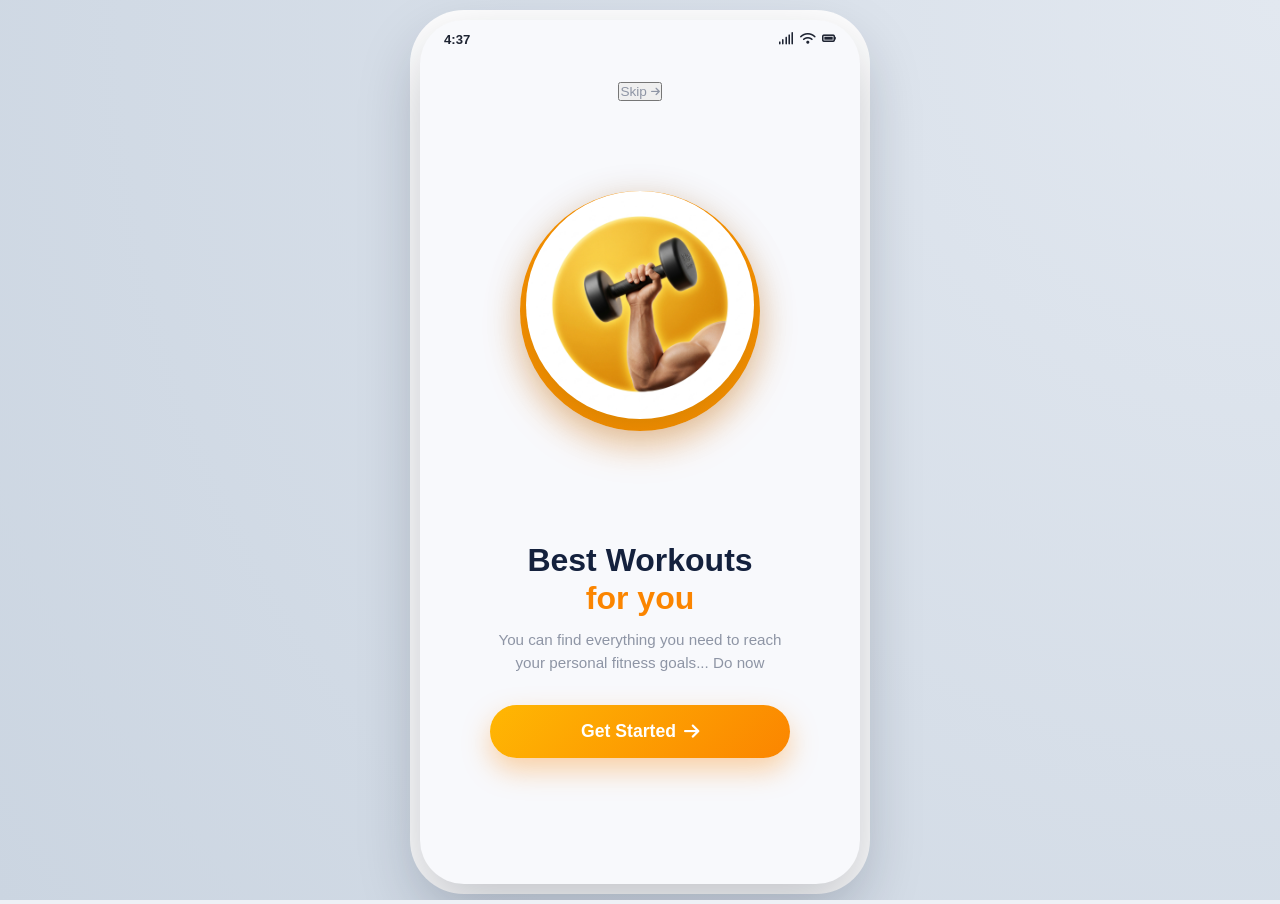
==== commit 93273ebe: "Fix UI glitches, responsive onboarding flex layout, and add Install App/APK Download modal" ====
--- a/index.html
+++ b/index.html
@@ -78,7 +78,10 @@
               <h2 class="app-user-name">Shivansh! 👋</h2>
             </div>
             <div class="app-header-actions">
-              <button type="button" class="dock-nav-button" id="btnNotificationIcon" style="width: 40px; height: 40px; font-size: 1.1rem; background: #ffffff; box-shadow: 0 4px 10px rgba(0,0,0,0.05);" title="Sound & Notifications">
+              <button type="button" class="btn-app-install-badge" id="btnHeaderInstall" style="padding: 6px 12px; background: #fff4e0; color: #fb8500; border: 1px solid #fed7aa; border-radius: 9999px; font-size: 0.75rem; font-weight: 700; cursor: pointer; display: flex; align-items: center; gap: 4px;">
+                <i class="fas fa-download"></i> Install
+              </button>
+              <button type="button" class="dock-nav-button" id="btnNotificationIcon" style="width: 36px; height: 36px; font-size: 1rem; background: #ffffff; box-shadow: 0 4px 10px rgba(0,0,0,0.05);" title="Sound & Notifications">
                 <i class="fas fa-bell text-warning"></i>
               </button>
               <img src="img/trainer-shivansh.jpg" alt="User Profile" class="app-avatar-img" id="btnHeaderAvatar">
@@ -523,6 +526,43 @@
     </div>
   </div>
 
+  <!-- ==========================================================================
+       APP INSTALLATION / APK DOWNLOAD MODAL
+       ========================================================================== -->
+  <div class="app-modal-overlay" id="modalAppInstall" style="display: none; position: fixed; inset: 0; background: rgba(0,0,0,0.6); backdrop-filter: blur(8px); z-index: 9999; align-items: center; justify-content: center; padding: 20px;">
+    <div style="background: #ffffff; width: 100%; max-width: 380px; border-radius: 28px; padding: 24px; box-shadow: 0 20px 50px rgba(0,0,0,0.3); position: relative; text-align: center;">
+      <button type="button" id="btnCloseInstallModal" style="position: absolute; top: 16px; right: 16px; border: none; background: #f1f5f9; width: 32px; height: 32px; border-radius: 50%; cursor: pointer; color: #64748b;">
+        <i class="fas fa-times"></i>
+      </button>
+
+      <div style="width: 60px; height: 60px; background: #fff4e0; border-radius: 20px; display: flex; align-items: center; justify-content: center; margin: 0 auto 14px; color: #fb8500; font-size: 1.6rem;">
+        <i class="fas fa-mobile-alt"></i>
+      </div>
+
+      <h3 style="font-size: 1.3rem; font-weight: 800; color: #14213d; margin-bottom: 6px;">Install Fitness App</h3>
+      <p style="font-size: 0.85rem; color: #8e95a5; line-height: 1.4; margin-bottom: 20px;">
+        Get instant 1-tap access on your phone home screen with zero app store downloads.
+      </p>
+
+      <!-- Primary Action: Native PWA Install -->
+      <button type="button" class="btn-app-primary mb-3" id="btnPwaDirectInstall" style="padding: 14px; font-size: 0.95rem; margin-bottom: 12px;">
+        <i class="fas fa-download"></i> <span>1-Click Install to Phone</span>
+      </button>
+
+      <!-- Secondary: APK Free Build Link -->
+      <a href="https://www.pwabuilder.com/report?site=https://shivansh879516-star.github.io/gym-website/" target="_blank" rel="noopener noreferrer" style="display: flex; align-items: center; justify-content: center; gap: 6px; padding: 12px; background: #f8fafc; border: 1px solid #e2e8f0; border-radius: 9999px; text-decoration: none; color: #1e293b; font-size: 0.85rem; font-weight: 700; margin-bottom: 16px;">
+        <i class="fab fa-android text-success"></i> Download Free Android APK
+      </a>
+
+      <!-- Quick Platform Guide -->
+      <div style="background: #f8fafc; border-radius: 16px; padding: 12px; font-size: 0.75rem; color: #64748b; text-align: left;">
+        <div style="font-weight: 700; color: #1e293b; margin-bottom: 4px;">📲 How to install manually:</div>
+        <div><strong>• Android (Chrome):</strong> Tap 3 dots (⋮) &rarr; "Install app" or "Add to Home screen".</div>
+        <div style="margin-top: 4px;"><strong>• iPhone (Safari):</strong> Tap Share (⬆️) &rarr; "Add to Home Screen".</div>
+      </div>
+    </div>
+  </div>
+
   <!-- App Javascript Engine -->
   <script src="js/main.js"></script>
 </body>
--- a/css/style.css
+++ b/css/style.css
@@ -137,8 +137,8 @@
 .app-screen {
   display: none;
   opacity: 0;
-  transform: translateY(12px);
-  transition: opacity 0.3s cubic-bezier(0.16, 1, 0.3, 1), transform 0.3s cubic-bezier(0.16, 1, 0.3, 1);
+  transform: translateY(8px);
+  transition: opacity 0.25s cubic-bezier(0.16, 1, 0.3, 1), transform 0.25s cubic-bezier(0.16, 1, 0.3, 1);
   padding: 16px 20px 30px;
 }
 
@@ -152,44 +152,53 @@
    SCREEN 0: WELCOME & ONBOARDING (MATCHING SCREEN 3 OF MOCKUP)
    ========================================================================== */
 #screenOnboarding {
-  height: 100%;
-  display: flex;
+  display: none;
+  min-height: 100%;
   flex-direction: column;
   justify-content: space-between;
   align-items: center;
   text-align: center;
-  padding: 30px 24px 40px;
+  padding: 24px 20px 36px;
+}
+
+#screenOnboarding.active {
+  display: flex !important;
+  opacity: 1;
+  transform: translateY(0);
 }
 
 .onboarding-hero-wrapper {
   position: relative;
-  width: 280px;
-  height: 280px;
-  margin: 30px auto 20px;
+  width: 240px;
+  height: 240px;
+  max-width: 65vw;
+  max-height: 65vw;
+  margin: 15px auto;
   display: flex;
   align-items: center;
   justify-content: center;
+  flex-shrink: 0;
 }
 
 .onboarding-circle-glow {
   position: absolute;
-  width: 260px;
-  height: 260px;
+  width: 100%;
+  height: 100%;
   background: radial-gradient(circle, #ffb703 0%, #fb8500 100%);
   border-radius: 50%;
-  box-shadow: 0 20px 45px var(--app-amber-glow);
+  box-shadow: 0 15px 35px var(--app-amber-glow);
   z-index: 1;
 }
 
 .onboarding-3d-img {
   position: relative;
-  width: 250px;
-  height: 250px;
+  width: 95%;
+  height: 95%;
   object-fit: cover;
   border-radius: 50%;
   z-index: 2;
-  transform: translateY(-8px);
-  filter: drop-shadow(0 15px 25px rgba(0, 0, 0, 0.18));
+  transform: translateY(-6px);
+  filter: drop-shadow(0 12px 20px rgba(0, 0, 0, 0.16));
 }
 
 .onboarding-content {
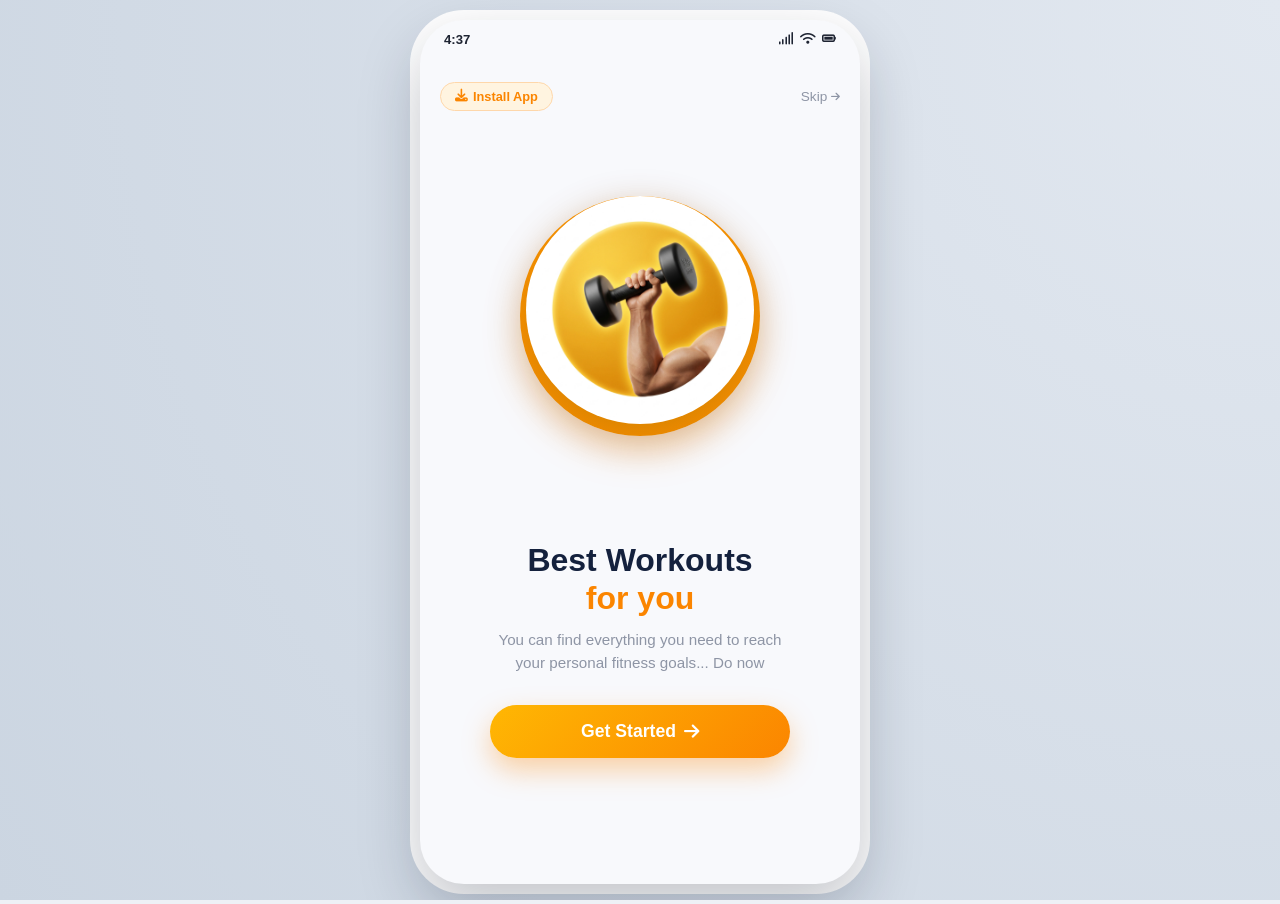
==== commit 0c7b2415: "Enhance mobile touch install triggers across all screens and optimize PWA install dialog" ====
--- a/index.html
+++ b/index.html
@@ -42,8 +42,11 @@
              SCREEN 0: WELCOME / ONBOARDING (MATCHING SCREEN 3 OF MOCKUP)
              ========================================================================== -->
         <section id="screenOnboarding" class="app-screen active" aria-label="Welcome Screen">
-          <div class="w-100 text-end">
-            <button type="button" class="btn btn-sm text-muted border-0 bg-transparent" id="btnSkipOnboarding" style="font-size: 0.85rem; cursor: pointer; color: #8e95a5;">
+          <div class="w-100" style="display: flex; justify-content: space-between; align-items: center; width: 100%;">
+            <button type="button" class="btn-trigger-install-modal" style="padding: 6px 14px; background: #fff4e0; color: #fb8500; border: 1px solid #fed7aa; border-radius: 9999px; font-size: 0.8rem; font-weight: 700; cursor: pointer; display: flex; align-items: center; gap: 5px;">
+              <i class="fas fa-download"></i> Install App
+            </button>
+            <button type="button" class="btn btn-sm text-muted border-0 bg-transparent" id="btnSkipOnboarding" style="font-size: 0.85rem; cursor: pointer; color: #8e95a5; background: none; border: none;">
               Skip <i class="fas fa-arrow-right fa-xs"></i>
             </button>
           </div>
@@ -460,9 +463,14 @@
           </div>
 
           <!-- Direct WhatsApp Channel Button -->
-          <a href="https://wa.me/919555514847?text=Hi%20Coach%20Shivansh!%20I%20am%20using%20the%20Shivansh%20Fitness%20App%20and%20want%20to%20enroll%20for%20personal%20training." target="_blank" rel="noopener noreferrer" class="btn btn-success w-100 py-3 rounded-pill fw-bold mb-3 d-flex align-items-center justify-content-center gap-2 shadow-sm" style="font-size: 1rem;">
+          <a href="https://wa.me/919555514847?text=Hi%20Coach%20Shivansh!%20I%20am%20using%20the%20Shivansh%20Fitness%20App%20and%20want%20to%20enroll%20for%20personal%20training." target="_blank" rel="noopener noreferrer" class="btn btn-success w-100 py-3 rounded-pill fw-bold mb-2 d-flex align-items-center justify-content-center gap-2 shadow-sm" style="font-size: 1rem; text-decoration: none;">
             <i class="fab fa-whatsapp fa-lg"></i> Chat Directly on WhatsApp
           </a>
+
+          <!-- Install App to Phone Button -->
+          <button type="button" class="btn-trigger-install-modal w-100 py-3 rounded-pill fw-bold mb-3 d-flex align-items-center justify-content-center gap-2" style="background: #fff4e0; color: #fb8500; border: 1px solid #fed7aa; font-size: 0.95rem; cursor: pointer;">
+            <i class="fas fa-download"></i> 📲 Install App / Download APK
+          </button>
 
           <!-- Official Verified UPI ID Card -->
           <div class="upi-payment-card">
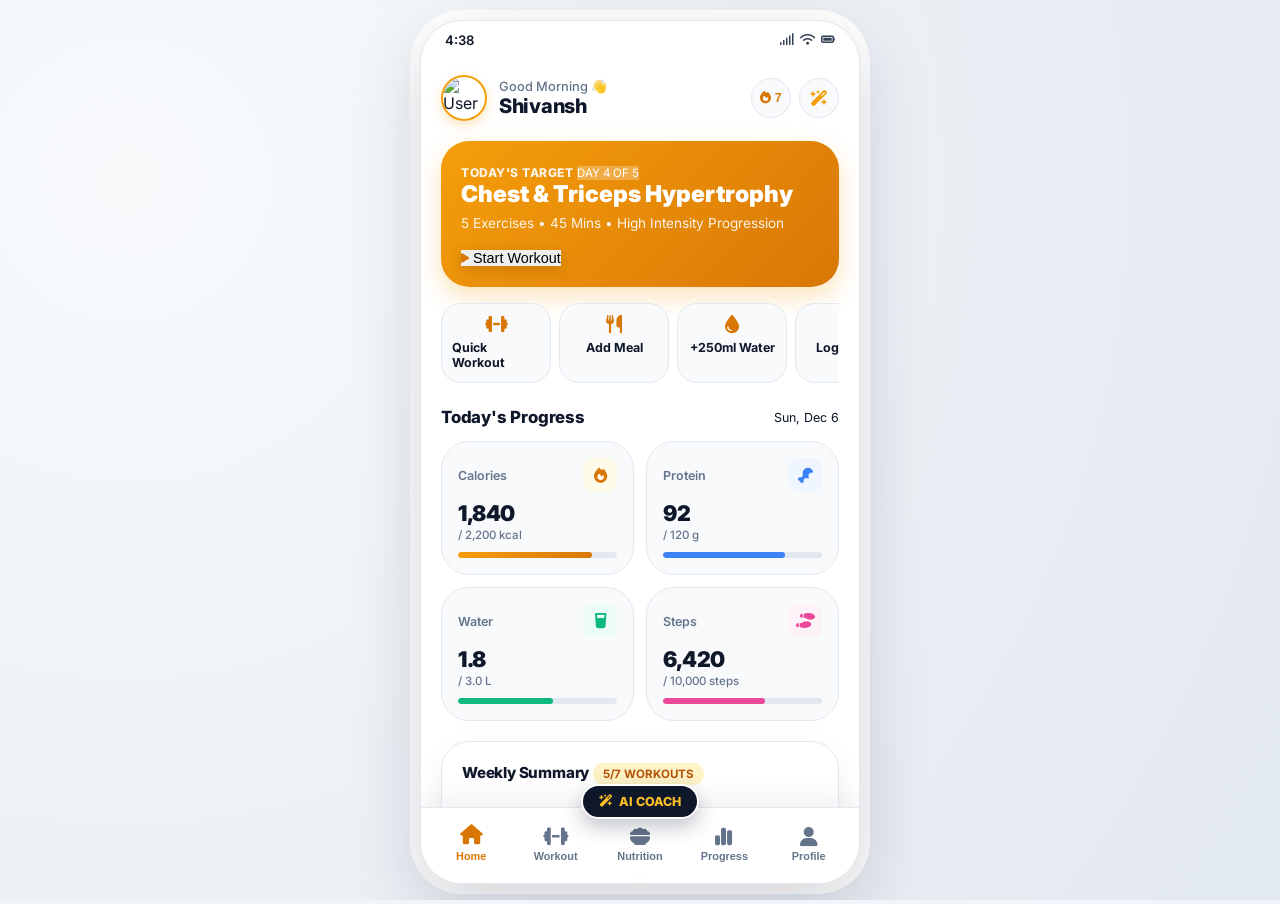
==== commit 3e1d3aa7: "Build VYRA: Complete 2026 Commercial Fitness App with Pure White + Golden Yellow UI, 7-step Onboardi" ====
--- a/index.html
+++ b/index.html
@@ -2,32 +2,36 @@
 <html lang="en">
 <head>
   <meta charset="utf-8">
-  <title>Shivansh Fitness | Official Mobile App</title>
+  <title>VYRA | Premium Fitness & Intelligence</title>
   <meta name="viewport" content="width=device-width, initial-scale=1.0, maximum-scale=1.0, user-scalable=no, viewport-fit=cover">
-  <meta name="description" content="Official Shivansh Fitness Mobile App. Best workouts for you, activity tracking, Indian nutrition plans, and 1-on-1 personal coaching.">
-  <meta name="theme-color" content="#fca311">
+  <meta name="description" content="VYRA - Modern intelligent fitness & nutrition app. Precision workout tracking, Indian macro planning, body progress analytics, and AI coaching.">
+  <meta name="theme-color" content="#f59e0b">
   <meta name="apple-mobile-web-app-capable" content="yes">
   <meta name="apple-mobile-web-app-status-bar-style" content="default">
-  <meta name="apple-mobile-web-app-title" content="Shivansh Gym">
+  <meta name="apple-mobile-web-app-title" content="VYRA">
   <link rel="manifest" href="manifest.json">
   <link rel="apple-touch-icon" href="img/apple-touch-icon.png">
-  <link rel="icon" type="image/png" sizes="192x192" href="img/icon-192.png">
+  <link rel="icon" type="image/png" sizes="192x192" href="img/icon-any-192.png">
+
+  <!-- Google Fonts: Inter -->
+  <link rel="preconnect" href="https://fonts.googleapis.com">
+  <link rel="preconnect" href="https://fonts.gstatic.com" crossorigin>
+  <link href="https://fonts.googleapis.com/css2?family=Inter:wght@300;400;500;600;700;800;900&display=swap" rel="stylesheet">
 
   <!-- Font Awesome 6 Icons -->
   <link rel="stylesheet" href="https://cdnjs.cloudflare.com/ajax/libs/font-awesome/6.4.0/css/all.min.css">
-  
+
   <!-- App Stylesheet -->
   <link href="css/style.css" rel="stylesheet">
 </head>
 
 <body>
-  <!-- Centered Smartphone Device Shell (Responsive Fullscreen on Mobile) -->
-  <div class="app-device-wrapper">
-    <div class="app-mobile-frame" id="appMobileFrame">
-      
-      <!-- iOS / Android Style Status Bar -->
-      <header class="app-status-bar" aria-label="Status Bar">
-        <span id="appClockTime">9:41</span>
+  <div class="vyra-app-wrapper">
+    <div class="vyra-mobile-shell" id="vyraAppShell">
+
+      <!-- Status Bar Simulation -->
+      <header class="vyra-status-bar" aria-label="Status Bar">
+        <span id="vyraClockTime">9:41</span>
         <div class="status-bar-icons">
           <i class="fas fa-signal"></i>
           <i class="fas fa-wifi"></i>
@@ -35,539 +39,672 @@
         </div>
       </header>
 
-      <!-- App Screens Viewport -->
-      <main class="app-screens-viewport" id="appScreensViewport">
-        
+      <!-- Main Screens Viewport -->
+      <main class="vyra-viewport" id="vyraViewport">
+
         <!-- ==========================================================================
-             SCREEN 0: WELCOME / ONBOARDING (MATCHING SCREEN 3 OF MOCKUP)
+             SCREEN 0: AUTH & 7-STEP ONBOARDING
              ========================================================================== -->
-        <section id="screenOnboarding" class="app-screen active" aria-label="Welcome Screen">
-          <div class="w-100" style="display: flex; justify-content: space-between; align-items: center; width: 100%;">
-            <button type="button" class="btn-trigger-install-modal" style="padding: 6px 14px; background: #fff4e0; color: #fb8500; border: 1px solid #fed7aa; border-radius: 9999px; font-size: 0.8rem; font-weight: 700; cursor: pointer; display: flex; align-items: center; gap: 5px;">
-              <i class="fas fa-download"></i> Install App
-            </button>
-            <button type="button" class="btn btn-sm text-muted border-0 bg-transparent" id="btnSkipOnboarding" style="font-size: 0.85rem; cursor: pointer; color: #8e95a5; background: none; border: none;">
-              Skip <i class="fas fa-arrow-right fa-xs"></i>
-            </button>
-          </div>
-
-          <div class="onboarding-hero-wrapper">
-            <div class="onboarding-circle-glow"></div>
-            <img src="img/app-3d-dumbbell.jpg" alt="3D Dumbbell" class="onboarding-3d-img">
-          </div>
-
-          <div class="onboarding-content">
-            <h1 class="onboarding-title">
-              Best Workouts<br><span>for you</span>
+        <section id="screenOnboarding" class="vyra-screen active" aria-label="Welcome & Onboarding">
+          <div class="text-center py-4">
+            <img src="img/vyra-icon.jpg" alt="VYRA Brand Icon" class="rounded-circle shadow-sm mb-3" style="width: 72px; height: 72px; object-fit: cover; border: 2px solid var(--gold-400);">
+            <h1 style="font-size: 2rem; font-weight: 900; letter-spacing: -0.5px; color: var(--text-main);">
+              VYRA<span style="color: var(--gold-500);">.</span>
             </h1>
-            <p class="onboarding-subtitle">
-              You can find everything you need to reach your personal fitness goals... Do now
-            </p>
-
-            <button type="button" class="btn-app-primary" id="btnGetStarted">
-              <span>Get Started</span> <i class="fas fa-arrow-right"></i>
-            </button>
+            <p class="text-muted" style="font-size: 0.88rem;">Intelligent Fitness & Body Recomposition</p>
+          </div>
+
+          <!-- Onboarding Step Container -->
+          <div class="vyra-card p-4" id="onboardingWizardCard">
+            <!-- Progress indicator -->
+            <div class="d-flex justify-content-between align-items-center mb-3" style="font-size: 0.75rem; font-weight: 700; color: var(--gold-600);">
+              <span id="onboardingStepLabel">STEP 1 OF 7</span>
+              <span id="onboardingPercentLabel">14% Completed</span>
+            </div>
+            <div class="metric-progress-bar mb-4" style="height: 4px;">
+              <div id="onboardingProgressBar" class="metric-progress-fill" style="width: 14%; background: var(--gold-gradient);"></div>
+            </div>
+
+            <div id="onboardingStepContent">
+              <!-- Rendered dynamically by JS -->
+            </div>
+
+            <div class="d-flex gap-2 mt-4">
+              <button type="button" class="btn-vyra-secondary flex-grow-1" id="btnOnboardingPrev" style="display: none;">Back</button>
+              <button type="button" class="btn-vyra-primary flex-grow-1" id="btnOnboardingNext">
+                <span>Continue</span> <i class="fas fa-arrow-right fa-xs"></i>
+              </button>
+            </div>
           </div>
         </section>
 
         <!-- ==========================================================================
-             SCREEN 1: HOME & DASHBOARD (MATCHING SCREEN 2 OF MOCKUP)
+             SCREEN 1: HOME / DASHBOARD
              ========================================================================== -->
-        <section id="screenHome" class="app-screen" aria-label="Home Dashboard">
-          <!-- Header Row -->
-          <div class="app-header-row">
+        <section id="screenHome" class="vyra-screen" aria-label="Home Dashboard">
+          <!-- Top App Bar -->
+          <div class="vyra-app-header">
+            <div class="header-user-intro">
+              <img src="img/trainer-shivansh.jpg" alt="User Profile" class="header-avatar" id="btnHeaderProfile">
+              <div>
+                <div class="header-greeting-sub" id="homeGreetingSub">Good Morning 👋</div>
+                <div class="header-greeting-name" id="homeUserName">Shivansh</div>
+              </div>
+            </div>
+            <div class="header-actions">
+              <button type="button" class="icon-button-circle" id="btnHomeStreakBadge" title="Current Streak">
+                <span style="font-size: 0.78rem; font-weight: 800; color: var(--gold-600);"><i class="fas fa-fire text-danger"></i> <span id="homeStreakCount">7</span></span>
+              </button>
+              <button type="button" class="icon-button-circle" id="btnQuickAICoachHome" title="Ask VYRA AI Coach">
+                <i class="fas fa-wand-magic-sparkles" style="color: var(--gold-500);"></i>
+              </button>
+            </div>
+          </div>
+
+          <!-- Today's Goal & Recommended Workout Card -->
+          <div class="vyra-card vyra-card-gold p-4 mb-3">
+            <div class="d-flex justify-content-between align-items-center mb-1">
+              <span style="font-size: 0.75rem; font-weight: 800; letter-spacing: 0.5px; opacity: 0.9;">TODAY'S TARGET</span>
+              <span class="badge" style="background: rgba(255,255,255,0.25); color: #fff; font-size: 0.72rem;">DAY 4 OF 5</span>
+            </div>
+            <h2 id="homeTargetWorkoutTitle" style="font-size: 1.45rem; font-weight: 900; line-height: 1.2; margin-bottom: 6px;">Chest & Triceps Hypertrophy</h2>
+            <p style="font-size: 0.85rem; opacity: 0.9; margin-bottom: 16px;">5 Exercises • 45 Mins • High Intensity Progression</p>
+            <button type="button" class="btn btn-light rounded-pill px-4 py-2 fw-bold text-dark d-inline-flex align-items-center gap-2" id="btnStartRecommendedWorkout" style="font-size: 0.9rem; border: none; box-shadow: 0 4px 14px rgba(0,0,0,0.15);">
+              <i class="fas fa-play fa-xs" style="color: var(--gold-600);"></i> Start Workout
+            </button>
+          </div>
+
+          <!-- Quick Action Chips -->
+          <div class="quick-action-strip">
+            <div class="quick-action-chip" id="chipQuickWorkout">
+              <i class="fas fa-dumbbell"></i>
+              <span>Quick Workout</span>
+            </div>
+            <div class="quick-action-chip" id="chipQuickMeal">
+              <i class="fas fa-utensils"></i>
+              <span>Add Meal</span>
+            </div>
+            <div class="quick-action-chip" id="chipQuickWater">
+              <i class="fas fa-tint"></i>
+              <span>+250ml Water</span>
+            </div>
+            <div class="quick-action-chip" id="chipQuickWeight">
+              <i class="fas fa-weight-scale"></i>
+              <span>Log Weight</span>
+            </div>
+          </div>
+
+          <!-- Today's Progress Metrics Grid (Calories, Protein, Water, Steps) -->
+          <div class="card-title-row">
+            <h3 class="card-title-text">Today's Progress</h3>
+            <span class="text-muted" style="font-size: 0.78rem;" id="homeLiveDate">Today</span>
+          </div>
+
+          <div class="dashboard-metrics-grid">
+            <!-- 1. Calories Card -->
+            <div class="metric-card">
+              <div class="metric-header">
+                <span class="metric-title-text">Calories</span>
+                <div class="metric-icon-box" style="background: #fffbeb; color: var(--gold-600);">
+                  <i class="fas fa-fire"></i>
+                </div>
+              </div>
+              <div class="metric-number-main" id="metricCaloriesVal">1,840</div>
+              <div class="metric-target-sub" id="metricCaloriesTarget">/ 2,200 kcal</div>
+              <div class="metric-progress-bar">
+                <div id="barCaloriesFill" class="metric-progress-fill" style="width: 83%; background: var(--gold-gradient);"></div>
+              </div>
+            </div>
+
+            <!-- 2. Protein Card -->
+            <div class="metric-card">
+              <div class="metric-header">
+                <span class="metric-title-text">Protein</span>
+                <div class="metric-icon-box" style="background: #eff6ff; color: #3b82f6;">
+                  <i class="fas fa-drumstick-bite"></i>
+                </div>
+              </div>
+              <div class="metric-number-main" id="metricProteinVal">92</div>
+              <div class="metric-target-sub" id="metricProteinTarget">/ 120 g</div>
+              <div class="metric-progress-bar">
+                <div id="barProteinFill" class="metric-progress-fill" style="width: 76%; background: #3b82f6;"></div>
+              </div>
+            </div>
+
+            <!-- 3. Water Card -->
+            <div class="metric-card">
+              <div class="metric-header">
+                <span class="metric-title-text">Water</span>
+                <div class="metric-icon-box" style="background: #ecfdf5; color: #10b981;">
+                  <i class="fas fa-glass-water"></i>
+                </div>
+              </div>
+              <div class="metric-number-main" id="metricWaterVal">1.8</div>
+              <div class="metric-target-sub" id="metricWaterTarget">/ 3.0 L</div>
+              <div class="metric-progress-bar">
+                <div id="barWaterFill" class="metric-progress-fill" style="width: 60%; background: #10b981;"></div>
+              </div>
+            </div>
+
+            <!-- 4. Steps Card -->
+            <div class="metric-card">
+              <div class="metric-header">
+                <span class="metric-title-text">Steps</span>
+                <div class="metric-icon-box" style="background: #fdf2f8; color: #ec4899;">
+                  <i class="fas fa-shoe-prints"></i>
+                </div>
+              </div>
+              <div class="metric-number-main" id="metricStepsVal">6,420</div>
+              <div class="metric-target-sub" id="metricStepsTarget">/ 10,000 steps</div>
+              <div class="metric-progress-bar">
+                <div id="barStepsFill" class="metric-progress-fill" style="width: 64%; background: #ec4899;"></div>
+              </div>
+            </div>
+          </div>
+
+          <!-- Weekly Consistency Summary -->
+          <div class="vyra-card p-3">
+            <div class="d-flex justify-content-between align-items-center mb-2">
+              <span class="card-title-text" style="font-size: 0.95rem;">Weekly Summary</span>
+              <span class="badge-gold card-badge">5/7 Workouts</span>
+            </div>
+            <div class="d-flex justify-content-between align-items-end pt-2" style="height: 75px;">
+              <div class="text-center flex-grow-1"><div style="height: 45px; background: var(--gold-500); width: 14px; margin: 0 auto 6px; border-radius: 4px;"></div><span style="font-size: 0.68rem; color: var(--text-muted);">Mon</span></div>
+              <div class="text-center flex-grow-1"><div style="height: 55px; background: var(--gold-500); width: 14px; margin: 0 auto 6px; border-radius: 4px;"></div><span style="font-size: 0.68rem; color: var(--text-muted);">Tue</span></div>
+              <div class="text-center flex-grow-1"><div style="height: 35px; background: var(--gold-500); width: 14px; margin: 0 auto 6px; border-radius: 4px;"></div><span style="font-size: 0.68rem; color: var(--text-muted);">Wed</span></div>
+              <div class="text-center flex-grow-1"><div style="height: 60px; background: var(--gold-500); width: 14px; margin: 0 auto 6px; border-radius: 4px;"></div><span style="font-size: 0.68rem; color: var(--text-muted);">Thu</span></div>
+              <div class="text-center flex-grow-1"><div style="height: 50px; background: var(--gold-500); width: 14px; margin: 0 auto 6px; border-radius: 4px;"></div><span style="font-size: 0.68rem; color: var(--text-muted);">Fri</span></div>
+              <div class="text-center flex-grow-1"><div style="height: 15px; background: #e2e8f0; width: 14px; margin: 0 auto 6px; border-radius: 4px;"></div><span style="font-size: 0.68rem; color: var(--text-muted);">Sat</span></div>
+              <div class="text-center flex-grow-1"><div style="height: 15px; background: #e2e8f0; width: 14px; margin: 0 auto 6px; border-radius: 4px;"></div><span style="font-size: 0.68rem; color: var(--text-muted);">Sun</span></div>
+            </div>
+          </div>
+        </section>
+
+        <!-- ==========================================================================
+             SCREEN 2: WORKOUT SYSTEM & PROGRAMS
+             ========================================================================== -->
+        <section id="screenWorkout" class="vyra-screen" aria-label="Workout System">
+          <div class="vyra-app-header">
             <div>
-              <div class="app-user-greeting">Welcome back,</div>
-              <h2 class="app-user-name">Shivansh! 👋</h2>
-            </div>
-            <div class="app-header-actions">
-              <button type="button" class="btn-app-install-badge" id="btnHeaderInstall" style="padding: 6px 12px; background: #fff4e0; color: #fb8500; border: 1px solid #fed7aa; border-radius: 9999px; font-size: 0.75rem; font-weight: 700; cursor: pointer; display: flex; align-items: center; gap: 4px;">
-                <i class="fas fa-download"></i> Install
-              </button>
-              <button type="button" class="dock-nav-button" id="btnNotificationIcon" style="width: 36px; height: 36px; font-size: 1rem; background: #ffffff; box-shadow: 0 4px 10px rgba(0,0,0,0.05);" title="Sound & Notifications">
-                <i class="fas fa-bell text-warning"></i>
-              </button>
-              <img src="img/trainer-shivansh.jpg" alt="User Profile" class="app-avatar-img" id="btnHeaderAvatar">
-            </div>
-          </div>
-
-          <!-- Search Bar -->
-          <div class="app-search-box">
-            <i class="fas fa-search text-warning"></i>
-            <input type="text" id="appSearchInput" placeholder="Search for course or exercise..." aria-label="Search course">
-          </div>
-
-          <!-- Promo Banner (Find Your Workout Class - 60% OFF) -->
-          <div class="app-promo-banner">
+              <div class="header-greeting-sub">TRAINING HUB</div>
+              <h2 class="header-greeting-name">Workouts & Routines</h2>
+            </div>
+            <button type="button" class="btn-vyra-secondary py-2 px-3" id="btnOpenWorkoutBuilder">
+              <i class="fas fa-plus text-warning"></i> Custom
+            </button>
+          </div>
+
+          <!-- Workout Category Filter Strip -->
+          <div class="workout-category-strip" id="workoutCategoryStrip">
+            <button type="button" class="category-filter-btn active" data-filter="all">All</button>
+            <button type="button" class="category-filter-btn" data-filter="chest">Chest</button>
+            <button type="button" class="category-filter-btn" data-filter="back">Back</button>
+            <button type="button" class="category-filter-btn" data-filter="shoulders">Shoulders</button>
+            <button type="button" class="category-filter-btn" data-filter="arms">Arms</button>
+            <button type="button" class="category-filter-btn" data-filter="legs">Legs</button>
+            <button type="button" class="category-filter-btn" data-filter="home">Home</button>
+          </div>
+
+          <!-- Pre-Built Programs Accordion / Cards -->
+          <div class="card-title-row">
+            <h3 class="card-title-text">Featured Programs</h3>
+          </div>
+
+          <div class="vyra-card p-3 mb-3">
+            <div class="d-flex justify-content-between align-items-center mb-2">
+              <span class="badge-gold card-badge">Muscle Gain</span>
+              <span class="text-muted small">6 Days / Week • Advanced</span>
+            </div>
+            <h4 style="font-size: 1.1rem; font-weight: 800; color: var(--text-main); margin-bottom: 4px;">Push Pull Legs (PPL) Hypertrophy</h4>
+            <p class="text-muted small mb-3">Targeted muscle fatigue with scientific volume distribution & progressive overload.</p>
+            <button type="button" class="btn-vyra-primary py-2" data-action="launch-routine" data-routine="ppl">
+              <i class="fas fa-play fa-xs"></i> Start PPL Routine
+            </button>
+          </div>
+
+          <div class="vyra-card p-3 mb-3">
+            <div class="d-flex justify-content-between align-items-center mb-2">
+              <span class="badge-success card-badge">Fat Loss</span>
+              <span class="text-muted small">4 Days / Week • All Levels</span>
+            </div>
+            <h4 style="font-size: 1.1rem; font-weight: 800; color: var(--text-main); margin-bottom: 4px;">Upper / Lower Body Recomp</h4>
+            <p class="text-muted small mb-3">Compound lifts combined with high-density metabolic circuits for maximum energy burn.</p>
+            <button type="button" class="btn-vyra-primary py-2" data-action="launch-routine" data-routine="upperlower">
+              <i class="fas fa-play fa-xs"></i> Start Upper/Lower
+            </button>
+          </div>
+
+          <!-- Exercise Library List -->
+          <div class="card-title-row">
+            <h3 class="card-title-text">Exercise Library</h3>
+          </div>
+          <div id="exerciseLibraryList">
+            <!-- Injected dynamically by JS -->
+          </div>
+        </section>
+
+        <!-- ==========================================================================
+             SCREEN 3: NUTRITION TRACKER & CALCULATORS
+             ========================================================================== -->
+        <section id="screenNutrition" class="vyra-screen" aria-label="Nutrition & Diet">
+          <div class="vyra-app-header">
             <div>
-              <span class="promo-badge-tag">LIMITED OFFER</span>
-              <div class="promo-title">Find Your<br>Workout Class</div>
-              <div class="promo-discount-text">60% OFF</div>
-              <button type="button" class="promo-btn-join" id="btnJoinGymPromo">
-                Join GYM <i class="fas fa-bolt ms-1"></i>
-              </button>
-            </div>
-            <img src="img/app-promo-dumbbells.jpg" alt="3D Dumbbells" class="promo-3d-img">
-          </div>
-
-          <!-- Your Progress Section -->
-          <div class="app-section-title-row">
-            <h3 class="app-section-title">Your Progress</h3>
-            <a href="#" class="app-section-link" id="linkViewAllProgress">See details</a>
-          </div>
-
-          <div class="app-progress-grid">
-            <!-- Ring 1: Walk Steps -->
-            <div class="progress-widget-card">
-              <div class="widget-card-header">
-                <span class="widget-title">Walk</span>
-                <i class="fas fa-shoe-prints text-warning"></i>
-              </div>
-              <div class="progress-ring-container">
-                <svg class="progress-ring-svg">
-                  <circle class="progress-ring-circle-bg" cx="45" cy="45" r="35"></circle>
-                  <circle class="progress-ring-circle-val" id="homeStepsCircle" cx="45" cy="45" r="35"></circle>
-                </svg>
-                <div class="progress-ring-text">
-                  <div class="progress-ring-val" id="homeStepsText">8,104</div>
-                  <div class="progress-ring-label">Steps</div>
-                </div>
-              </div>
-            </div>
-
-            <!-- Ring 2: Sleep / Hydration -->
-            <div class="progress-widget-card">
-              <div class="widget-card-header">
-                <span class="widget-title">Sleep</span>
-                <i class="fas fa-moon text-info"></i>
-              </div>
-              <div class="bar-chart-mini">
-                <div class="bar-mini-col" style="height: 45%;"></div>
-                <div class="bar-mini-col" style="height: 65%;"></div>
-                <div class="bar-mini-col active" style="height: 85%;"></div>
-                <div class="bar-mini-col active" style="height: 90%;"></div>
-                <div class="bar-mini-col active" style="height: 75%;"></div>
-              </div>
-              <div class="mt-2 text-center">
-                <span class="fw-bold" style="font-size: 1rem; color: var(--app-dark);">6.5</span>
-                <span class="text-muted" style="font-size: 0.72rem;">Hours</span>
-              </div>
-            </div>
-          </div>
-
-          <!-- Workout Categories Horizontal Scroll -->
-          <div class="app-section-title-row">
-            <h3 class="app-section-title">Workout Routines</h3>
-          </div>
-
-          <div class="app-category-scroll">
-            <button type="button" class="category-pill active" data-cat="all">🔥 All Routines</button>
-            <button type="button" class="category-pill" data-cat="strength">🏋️ Strength</button>
-            <button type="button" class="category-pill" data-cat="fatloss">🏃 Fat Loss</button>
-            <button type="button" class="category-pill" data-cat="diet">🍱 Desi Diet</button>
-          </div>
-
-          <!-- Workout Cards List -->
-          <div id="homeWorkoutCardsList">
-            <div class="app-workout-card" data-workout="push">
-              <div class="workout-thumb-box">
-                <i class="fas fa-dumbbell"></i>
-              </div>
-              <div class="workout-info-meta">
-                <div class="workout-card-title">Push Day (Chest, Shoulders, Triceps)</div>
-                <div class="workout-card-sub">45 Mins • 5 Exercises • Intermediate</div>
-              </div>
-              <button type="button" class="workout-play-btn" aria-label="Start workout">
-                <i class="fas fa-play"></i>
-              </button>
-            </div>
-
-            <div class="app-workout-card" data-workout="pull">
-              <div class="workout-thumb-box" style="background: #e0f2fe; color: #0284c7;">
-                <i class="fas fa-running"></i>
-              </div>
-              <div class="workout-info-meta">
-                <div class="workout-card-title">Pull Day (Back, Lats, Biceps)</div>
-                <div class="workout-card-sub">50 Mins • 6 Exercises • High Intensity</div>
-              </div>
-              <button type="button" class="workout-play-btn" aria-label="Start workout">
-                <i class="fas fa-play"></i>
-              </button>
-            </div>
-
-            <div class="app-workout-card" data-workout="legs">
-              <div class="workout-thumb-box" style="background: #fee2e2; color: #e61e2a;">
-                <i class="fas fa-bolt"></i>
-              </div>
-              <div class="workout-info-meta">
-                <div class="workout-card-title">Legs & Core Power Blast</div>
-                <div class="workout-card-sub">40 Mins • Squats & Deadlifts • Advanced</div>
-              </div>
-              <button type="button" class="workout-play-btn" aria-label="Start workout">
-                <i class="fas fa-play"></i>
-              </button>
+              <div class="header-greeting-sub">NUTRITION & MACROS</div>
+              <h2 class="header-greeting-name">Diet Tracker</h2>
+            </div>
+            <button type="button" class="btn-vyra-primary py-2 px-3" style="width: auto;" id="btnHeaderAddMeal">
+              <i class="fas fa-plus"></i> Add Food
+            </button>
+          </div>
+
+          <!-- Macronutrient Breakdown Card -->
+          <div class="vyra-card p-3 mb-3">
+            <div class="card-title-row mb-2">
+              <span class="card-title-text" style="font-size: 0.95rem;">Daily Macronutrients</span>
+              <span class="text-muted small" id="nutritionCaloriesSummary">1,840 / 2,200 kcal</span>
+            </div>
+            <div class="d-flex gap-2 text-center pt-2">
+              <div class="flex-grow-1 p-2 rounded-3 bg-surface border">
+                <div class="fw-bold text-primary" style="font-size: 1rem;" id="macroProteinVal">92g</div>
+                <div class="text-muted small" style="font-size: 0.7rem;">Protein (35%)</div>
+              </div>
+              <div class="flex-grow-1 p-2 rounded-3 bg-surface border">
+                <div class="fw-bold text-warning" style="font-size: 1rem;" id="macroCarbsVal">210g</div>
+                <div class="text-muted small" style="font-size: 0.7rem;">Carbs (45%)</div>
+              </div>
+              <div class="flex-grow-1 p-2 rounded-3 bg-surface border">
+                <div class="fw-bold text-danger" style="font-size: 1rem;" id="macroFatsVal">48g</div>
+                <div class="text-muted small" style="font-size: 0.7rem;">Fats (20%)</div>
+              </div>
+            </div>
+          </div>
+
+          <!-- Meal Categories Tracker -->
+          <div class="meal-category-card">
+            <div class="d-flex justify-content-between align-items-center mb-2">
+              <span class="fw-bold" style="color: var(--text-main);"><i class="fas fa-coffee text-warning me-1"></i> Breakfast</span>
+              <span class="text-muted small" id="breakfastCaloriesTotal">480 kcal</span>
+            </div>
+            <div id="breakfastItemsList">
+              <div class="meal-item-row">
+                <span>3 Whole Eggs + 2 Brown Bread</span>
+                <span class="fw-bold">360 kcal</span>
+              </div>
+              <div class="meal-item-row">
+                <span>1 Cup Black Coffee / Chai</span>
+                <span class="fw-bold">120 kcal</span>
+              </div>
+            </div>
+          </div>
+
+          <div class="meal-category-card">
+            <div class="d-flex justify-content-between align-items-center mb-2">
+              <span class="fw-bold" style="color: var(--text-main);"><i class="fas fa-bowl-rice text-warning me-1"></i> Lunch</span>
+              <span class="text-muted small" id="lunchCaloriesTotal">680 kcal</span>
+            </div>
+            <div id="lunchItemsList">
+              <div class="meal-item-row">
+                <span>Paneer / Chicken Breast (150g) + Dal</span>
+                <span class="fw-bold">480 kcal</span>
+              </div>
+              <div class="meal-item-row">
+                <span>2 Rotis + Green Salad + Dahi</span>
+                <span class="fw-bold">200 kcal</span>
+              </div>
+            </div>
+          </div>
+
+          <div class="meal-category-card">
+            <div class="d-flex justify-content-between align-items-center mb-2">
+              <span class="fw-bold" style="color: var(--text-main);"><i class="fas fa-utensils text-warning me-1"></i> Dinner</span>
+              <span class="text-muted small" id="dinnerCaloriesTotal">520 kcal</span>
+            </div>
+            <div id="dinnerItemsList">
+              <div class="meal-item-row">
+                <span>Soya Chunks / Fish + Brown Rice</span>
+                <span class="fw-bold">520 kcal</span>
+              </div>
+            </div>
+          </div>
+
+          <!-- 6 Fitness & Nutrition Science Calculators -->
+          <div class="card-title-row mt-4">
+            <h3 class="card-title-text">Fitness & Body Calculators</h3>
+          </div>
+
+          <div class="vyra-card p-3">
+            <div class="calculator-selector-pills">
+              <button type="button" class="calc-pill-btn active" data-calc="calorie">Calorie Target</button>
+              <button type="button" class="calc-pill-btn" data-calc="bmr">BMR / TDEE</button>
+              <button type="button" class="calc-pill-btn" data-calc="bmi">BMI</button>
+              <button type="button" class="calc-pill-btn" data-calc="macros">Macro Split</button>
+              <button type="button" class="calc-pill-btn" data-calc="onerep">1-Rep Max</button>
+            </div>
+
+            <div id="calculatorFormContainer">
+              <!-- Dynamically switched by JS -->
             </div>
           </div>
         </section>
 
         <!-- ==========================================================================
-             SCREEN 2: ACTIVITIES & ANALYTICS (MATCHING SCREEN 1 OF MOCKUP)
+             SCREEN 4: PROGRESS TRACKING & ANALYTICS
              ========================================================================== -->
-        <section id="screenActivity" class="app-screen" aria-label="Activities and Analytics">
-          <h2 class="activity-header-title">Your activities</h2>
-          <div class="activity-header-sub">This week performance</div>
-
-          <!-- Date Picker Strip -->
-          <div class="date-picker-strip">
-            <div class="date-pill-btn" data-day="sat">
-              <span class="date-pill-day">Sat</span>
-              <span class="date-pill-num">26</span>
-            </div>
-            <div class="date-pill-btn" data-day="sun">
-              <span class="date-pill-day">Sun</span>
-              <span class="date-pill-num">27</span>
-            </div>
-            <div class="date-pill-btn active" data-day="mon">
-              <span class="date-pill-day">Mon</span>
-              <span class="date-pill-num">28</span>
-            </div>
-            <div class="date-pill-btn" data-day="tue">
-              <span class="date-pill-day">Tue</span>
-              <span class="date-pill-num">29</span>
-            </div>
-            <div class="date-pill-btn" data-day="wed">
-              <span class="date-pill-day">Wed</span>
-              <span class="date-pill-num">30</span>
-            </div>
-          </div>
-
-          <!-- Calorie Wave Chart Card -->
-          <div class="calorie-wave-card">
+        <section id="screenProgress" class="vyra-screen" aria-label="Progress & Analytics">
+          <div class="vyra-app-header">
+            <div>
+              <div class="header-greeting-sub">BODY & PERFORMANCE</div>
+              <h2 class="header-greeting-name">Progress Analytics</h2>
+            </div>
+            <button type="button" class="btn-vyra-secondary py-2 px-3" id="btnOpenLogMetric">
+              <i class="fas fa-plus text-warning"></i> Log Metric
+            </button>
+          </div>
+
+          <!-- Weight Progression Graph Card -->
+          <div class="chart-container-box">
             <div class="d-flex justify-content-between align-items-center">
               <div>
-                <div class="calorie-val-main" id="activityCalorieNum">1,680</div>
-                <div class="calorie-unit-sub">KCAL BURNED TODAY</div>
-              </div>
-              <span class="badge bg-warning text-dark px-3 py-1 rounded-pill fw-bold" style="font-size: 0.75rem;">+14% vs avg</span>
-            </div>
-
-            <!-- Smooth Amber Calorie Wave SVG -->
-            <svg class="calorie-wave-svg" viewBox="0 0 400 120" preserveAspectRatio="none">
+                <span class="text-muted small">Current Body Weight</span>
+                <div style="font-size: 1.6rem; font-weight: 900; color: var(--text-main);" id="progressWeightDisplay">74.5 kg</div>
+              </div>
+              <span class="badge-success card-badge">-3.2 kg (Fat Loss)</span>
+            </div>
+
+            <!-- SVG Smooth Trend Line -->
+            <svg class="svg-chart-responsive" viewBox="0 0 400 120" preserveAspectRatio="none">
               <defs>
-                <linearGradient id="waveGradient" x1="0%" y1="0%" x2="0%" y2="100%">
-                  <stop offset="0%" stop-color="#ffb703" stop-opacity="0.55"/>
-                  <stop offset="100%" stop-color="#fb8500" stop-opacity="0.0"/>
+                <linearGradient id="weightLineGrad" x1="0%" y1="0%" x2="0%" y2="100%">
+                  <stop offset="0%" stop-color="#f59e0b" stop-opacity="0.4"/>
+                  <stop offset="100%" stop-color="#f59e0b" stop-opacity="0.0"/>
                 </linearGradient>
               </defs>
-              <path d="M 0,90 Q 60,110 100,70 T 200,35 T 300,55 T 400,20 L 400,120 L 0,120 Z" fill="url(#waveGradient)"></path>
-              <path d="M 0,90 Q 60,110 100,70 T 200,35 T 300,55 T 400,20" fill="none" stroke="#fb8500" stroke-width="4" stroke-linecap="round"></path>
-              <circle cx="200" cy="35" r="6" fill="#ffffff" stroke="#fb8500" stroke-width="3"></circle>
+              <path d="M 0,40 Q 80,45 150,65 T 300,85 T 400,95 L 400,120 L 0,120 Z" fill="url(#weightLineGrad)"></path>
+              <path d="M 0,40 Q 80,45 150,65 T 300,85 T 400,95" fill="none" stroke="#f59e0b" stroke-width="4" stroke-linecap="round"></path>
+              <circle cx="400" cy="95" r="5" fill="#f59e0b" stroke="#ffffff" stroke-width="2"></circle>
             </svg>
-          </div>
-
-          <!-- Daily Hydration Quick Widget -->
-          <div class="activity-item-card mb-3" style="background: #f0fdf4; border: 1px solid #bbf7d0;">
-            <div class="activity-item-left">
-              <div class="activity-badge-icon" style="background: #22c55e; color: #ffffff;">
-                <i class="fas fa-tint"></i>
-              </div>
+            <div class="d-flex justify-content-between text-muted small pt-2" style="font-size: 0.72rem;">
+              <span>Week 1 (77.7 kg)</span>
+              <span>Week 4 (76.0 kg)</span>
+              <span>Today (74.5 kg)</span>
+            </div>
+          </div>
+
+          <!-- Before / After Transformation Slider -->
+          <div class="card-title-row">
+            <h3 class="card-title-text">Visual Transformation</h3>
+            <span class="text-muted small">Start &rarr; Current</span>
+          </div>
+
+          <div class="transformation-compare-wrapper">
+            <img src="img/transformation-before.jpg" alt="Before Transformation" class="compare-img-before">
+            <img src="img/transformation-after.jpg" alt="After Transformation" class="compare-img-after" id="compareAfterImg">
+            <input type="range" min="0" max="100" value="50" class="compare-slider-handle" id="transformationSliderRange" aria-label="Compare Before and After">
+          </div>
+
+          <!-- Achievement Milestone Badges -->
+          <div class="card-title-row">
+            <h3 class="card-title-text">Milestone Badges</h3>
+          </div>
+          <div class="badges-showcase-grid">
+            <div class="badge-item-card">
+              <div class="badge-icon-disc"><i class="fas fa-medal"></i></div>
+              <div class="badge-name-text">First Workout</div>
+            </div>
+            <div class="badge-item-card">
+              <div class="badge-icon-disc"><i class="fas fa-fire"></i></div>
+              <div class="badge-name-text">7-Day Streak</div>
+            </div>
+            <div class="badge-item-card">
+              <div class="badge-icon-disc"><i class="fas fa-trophy"></i></div>
+              <div class="badge-name-text">100 Workouts</div>
+            </div>
+          </div>
+        </section>
+
+        <!-- ==========================================================================
+             SCREEN 5: PROFILE & APP SETTINGS
+             ========================================================================== -->
+        <section id="screenProfile" class="vyra-screen" aria-label="User Profile & Settings">
+          <div class="text-center py-3">
+            <img src="img/trainer-shivansh.jpg" alt="User Profile" class="header-avatar mb-2" style="width: 76px; height: 76px; margin: 0 auto; display: block;">
+            <h3 style="font-size: 1.25rem; font-weight: 800; color: var(--text-main); margin-bottom: 2px;" id="profileDisplayName">Shivansh</h3>
+            <span class="badge-gold card-badge" id="profileGoalBadge">Muscle Gain • Intermediate</span>
+          </div>
+
+          <!-- Quick Stats Summary -->
+          <div class="vyra-card p-3 mb-3">
+            <div class="row g-2 text-center" style="display: flex; justify-content: space-between;">
+              <div style="flex: 1;">
+                <div class="fw-bold" style="font-size: 1.1rem; color: var(--text-main);" id="profileHeightText">178 cm</div>
+                <div class="text-muted small" style="font-size: 0.72rem;">Height</div>
+              </div>
+              <div style="flex: 1; border-left: 1px solid var(--border-card); border-right: 1px solid var(--border-card);">
+                <div class="fw-bold" style="font-size: 1.1rem; color: var(--text-main);" id="profileWeightText">74.5 kg</div>
+                <div class="text-muted small" style="font-size: 0.72rem;">Weight</div>
+              </div>
+              <div style="flex: 1;">
+                <div class="fw-bold" style="font-size: 1.1rem; color: var(--gold-600);" id="profileDaysText">5 Days/Wk</div>
+                <div class="text-muted small" style="font-size: 0.72rem;">Frequency</div>
+              </div>
+            </div>
+          </div>
+
+          <!-- Notification Toggles & App Settings -->
+          <div class="card-title-row">
+            <h3 class="card-title-text">Notifications & Reminders</h3>
+          </div>
+          <div class="vyra-card p-3 mb-3">
+            <div class="d-flex justify-content-between align-items-center py-2 border-bottom">
               <div>
-                <div class="activity-name-text">Hydration Tracker</div>
-                <div class="activity-time-text" id="activityWaterText">2,250 / 3,500 ml (64%)</div>
-              </div>
-            </div>
-            <div class="d-flex gap-1">
-              <button type="button" class="btn btn-sm btn-success rounded-pill px-2 py-1" id="btnActivityAddWater" style="font-size: 0.75rem;">
-                +250ml <i class="fas fa-plus fa-xs"></i>
-              </button>
-            </div>
-          </div>
-
-          <!-- Activity List (Matching Screen 1) -->
-          <div class="app-section-title-row">
-            <h3 class="app-section-title">Workout History</h3>
-          </div>
-
-          <div class="activity-item-card">
-            <div class="activity-item-left">
-              <div class="activity-badge-icon" style="background: #fff4e0; color: #fb8500;">
-                <i class="fas fa-running"></i>
-              </div>
+                <div class="fw-bold" style="font-size: 0.88rem;">Workout Reminders</div>
+                <span class="text-muted small">Daily alert for scheduled workouts</span>
+              </div>
+              <input type="checkbox" id="toggleWorkoutReminders" checked style="accent-color: var(--gold-500); width: 18px; height: 18px;">
+            </div>
+            <div class="d-flex justify-content-between align-items-center py-2 border-bottom">
               <div>
-                <div class="activity-name-text">Running</div>
-                <div class="activity-time-text">6:00 PM - 7:20 PM</div>
-              </div>
-            </div>
-            <div class="activity-stats-right">
-              <div class="activity-stat-primary">1.32 <span style="font-size: 0.75rem;">hours</span></div>
-              <div class="activity-stat-secondary">9.50 kilometers</div>
-            </div>
-          </div>
-
-          <div class="activity-item-card">
-            <div class="activity-item-left">
-              <div class="activity-badge-icon" style="background: #e0f2fe; color: #0284c7;">
-                <i class="fas fa-dumbbell"></i>
-              </div>
+                <div class="fw-bold" style="font-size: 0.88rem;">Water Intake Alerts</div>
+                <span class="text-muted small">Hourly hydration reminders</span>
+              </div>
+              <input type="checkbox" id="toggleWaterReminders" checked style="accent-color: var(--gold-500); width: 18px; height: 18px;">
+            </div>
+            <div class="d-flex justify-content-between align-items-center py-2">
               <div>
-                <div class="activity-name-text">Chest & Arms Lifting</div>
-                <div class="activity-time-text">7:30 AM - 8:30 AM</div>
-              </div>
-            </div>
-            <div class="activity-stats-right">
-              <div class="activity-stat-primary">1.00 <span style="font-size: 0.75rem;">hours</span></div>
-              <div class="activity-stat-secondary">480 kcal burned</div>
-            </div>
-          </div>
-
-          <div class="activity-item-card">
-            <div class="activity-item-left">
-              <div class="activity-badge-icon" style="background: #fdf2f8; color: #db2777;">
-                <i class="fas fa-swimmer"></i>
-              </div>
-              <div>
-                <div class="activity-name-text">Swimming Cardio</div>
-                <div class="activity-time-text">5:00 AM - 5:50 AM</div>
-              </div>
-            </div>
-            <div class="activity-stats-right">
-              <div class="activity-stat-primary">0.82 <span style="font-size: 0.75rem;">hours</span></div>
-              <div class="activity-stat-secondary">360 kcal burned</div>
-            </div>
+                <div class="fw-bold" style="font-size: 0.88rem;">Streak Alerts</div>
+                <span class="text-muted small">Prevent breaking daily active streak</span>
+              </div>
+              <input type="checkbox" id="toggleStreakReminders" checked style="accent-color: var(--gold-500); width: 18px; height: 18px;">
+            </div>
+          </div>
+
+          <!-- Data Management & Actions -->
+          <div class="card-title-row">
+            <h3 class="card-title-text">Data & Privacy</h3>
+          </div>
+          <div class="vyra-card p-3 mb-4">
+            <button type="button" class="btn btn-outline-secondary w-100 py-2 rounded-pill mb-2 fw-bold" id="btnExportUserData" style="font-size: 0.85rem;">
+              <i class="fas fa-file-export me-1"></i> Export Fitness Data (JSON)
+            </button>
+            <button type="button" class="btn btn-outline-danger w-100 py-2 rounded-pill fw-bold" id="btnResetUserData" style="font-size: 0.85rem;">
+              <i class="fas fa-trash-alt me-1"></i> Reset All Data
+            </button>
           </div>
         </section>
 
-        <!-- ==========================================================================
-             SCREEN 3: WORKOUT STUDIO & LIVE REST TIMER
-             ========================================================================== -->
-        <section id="screenWorkouts" class="app-screen" aria-label="Workout Studio">
-          <div class="app-header-row mb-3">
+      </main>
+
+      <!-- ==========================================================================
+           LIVE ACTIVE WORKOUT SESSION DRAWER
+           ========================================================================== -->
+      <div class="active-workout-drawer" id="activeWorkoutDrawer">
+        <div class="d-flex justify-content-between align-items-center mb-3">
+          <span class="badge-gold card-badge">LIVE WORKOUT SESSION</span>
+          <button type="button" class="icon-button-circle" id="btnCloseActiveWorkout" aria-label="Minimize workout">
+            <i class="fas fa-chevron-down"></i>
+          </button>
+        </div>
+
+        <h3 style="font-size: 1.4rem; font-weight: 900; color: var(--text-main); margin-bottom: 2px;" id="activeExerciseTitle">Barbell Bench Press</h3>
+        <p class="text-muted small mb-3" id="activeExerciseMeta">Target: Mid Chest • 4 Sets • 8-10 Reps</p>
+
+        <!-- Live Digital Rest Timer -->
+        <div class="live-timer-banner">
+          <div style="font-size: 0.78rem; text-transform: uppercase; letter-spacing: 1px; color: var(--gold-300);">
+            <i class="fas fa-stopwatch me-1"></i> Rest Interval Timer
+          </div>
+          <div class="live-timer-digits" id="liveWorkoutTimerDisplay">01:00</div>
+          <div class="d-flex justify-content-center gap-2">
+            <button type="button" class="btn btn-warning rounded-pill px-4 py-2 fw-bold text-dark" id="btnStartRestInterval">
+              <i class="fas fa-play fa-xs"></i> Start Rest
+            </button>
+            <button type="button" class="btn btn-outline-light rounded-pill px-3 py-2" id="btnResetRestInterval">
+              <i class="fas fa-redo-alt"></i>
+            </button>
+          </div>
+        </div>
+
+        <!-- Set Logger -->
+        <div class="vyra-card p-3 mb-3">
+          <div class="d-flex justify-content-between align-items-center mb-3">
+            <span class="fw-bold" style="font-size: 0.95rem;">Log Current Set</span>
+            <span class="badge-gold card-badge" id="activeSetBadge">Set 1 of 4</span>
+          </div>
+          <div class="row g-2 mb-3" style="display: flex; gap: 10px;">
+            <div style="flex: 1;">
+              <label style="font-size: 0.75rem; font-weight: 700; color: var(--text-muted); display: block; margin-bottom: 4px;">Weight (kg)</label>
+              <input type="number" id="inputActiveWeight" value="70" style="width: 100%; padding: 10px; border: 1px solid var(--border-card); border-radius: 12px; font-size: 1.1rem; font-weight: 800; text-align: center;">
+            </div>
+            <div style="flex: 1;">
+              <label style="font-size: 0.75rem; font-weight: 700; color: var(--text-muted); display: block; margin-bottom: 4px;">Reps</label>
+              <input type="number" id="inputActiveReps" value="10" style="width: 100%; padding: 10px; border: 1px solid var(--border-card); border-radius: 12px; font-size: 1.1rem; font-weight: 800; text-align: center;">
+            </div>
+          </div>
+          <button type="button" class="btn-vyra-primary" id="btnCompleteActiveSet">
+            <i class="fas fa-check"></i> Complete Set & Start Rest
+          </button>
+        </div>
+
+        <div class="d-flex gap-2 mt-auto">
+          <button type="button" class="btn btn-outline-secondary flex-grow-1 rounded-pill py-3 fw-bold" id="btnSkipActiveExercise">
+            Skip Exercise
+          </button>
+          <button type="button" class="btn btn-success flex-grow-1 rounded-pill py-3 fw-bold" id="btnFinishActiveWorkout">
+            Finish Workout 🎉
+          </button>
+        </div>
+      </div>
+
+      <!-- ==========================================================================
+           AI FITNESS COACH CONVERSATIONAL DRAWER
+           ========================================================================== -->
+      <div class="ai-coach-drawer" id="aiCoachDrawer">
+        <div class="ai-coach-header">
+          <div class="d-flex align-items-center gap-2">
+            <div class="icon-button-circle" style="background: var(--gold-100); color: var(--gold-700);">
+              <i class="fas fa-wand-magic-sparkles"></i>
+            </div>
             <div>
-              <h2 class="app-user-name">Workout Studio</h2>
-              <div class="app-user-greeting">Live Rest Timer & Form Check</div>
-            </div>
-          </div>
-
-          <!-- Digital Gym Rest Interval Timer Box -->
-          <div class="workout-timer-box">
-            <div style="font-size: 0.8rem; color: #b0b7c3; text-transform: uppercase; letter-spacing: 1px;">
-              <i class="fas fa-stopwatch me-1"></i> Gym Rest Timer
-            </div>
-            <div class="workout-timer-digits" id="screenTimerDisplay">00:45</div>
-            
-            <div class="timer-preset-row">
-              <button type="button" class="timer-preset-btn" data-sec="30">30s</button>
-              <button type="button" class="timer-preset-btn active" data-sec="45">45s</button>
-              <button type="button" class="timer-preset-btn" data-sec="60">60s</button>
-              <button type="button" class="timer-preset-btn" data-sec="90">90s</button>
-            </div>
-
-            <div class="d-flex justify-content-center gap-2">
-              <button type="button" class="btn btn-warning px-4 py-2 rounded-pill fw-bold" id="btnScreenTimerStart">
-                <i class="fas fa-play me-1"></i> Start Rest
-              </button>
-              <button type="button" class="btn btn-outline-light px-3 py-2 rounded-pill" id="btnScreenTimerReset">
-                <i class="fas fa-redo-alt"></i>
-              </button>
-            </div>
-          </div>
-
-          <!-- Workout Plan Selector -->
-          <div class="app-section-title-row">
-            <h3 class="app-section-title">Today's Exercise Plan</h3>
-          </div>
-
-          <div class="diet-plan-card">
-            <div class="d-flex justify-content-between align-items-center mb-2">
-              <span class="fw-bold" style="color: var(--app-dark);">1. Barbell Flat Bench Press</span>
-              <span class="badge bg-danger rounded-pill">4 Sets</span>
-            </div>
-            <p class="text-muted small mb-0">8-10 Reps • Progressive overload with 2-minute heavy rest.</p>
-          </div>
-
-          <div class="diet-plan-card">
-            <div class="d-flex justify-content-between align-items-center mb-2">
-              <span class="fw-bold" style="color: var(--app-dark);">2. Incline Dumbbell Press</span>
-              <span class="badge bg-warning text-dark rounded-pill">3 Sets</span>
-            </div>
-            <p class="text-muted small mb-0">10-12 Reps • Strict 30° incline bench for upper clavicular pec activation.</p>
-          </div>
-
-          <div class="diet-plan-card">
-            <div class="d-flex justify-content-between align-items-center mb-2">
-              <span class="fw-bold" style="color: var(--app-dark);">3. Cable Lateral Raises</span>
-              <span class="badge bg-info text-dark rounded-pill">4 Sets</span>
-            </div>
-            <p class="text-muted small mb-0">15 Reps • Constant side delt tension with 45s rest intervals.</p>
-          </div>
-        </section>
-
-        <!-- ==========================================================================
-             SCREEN 4: DESI NUTRITION & DIET PLANS
-             ========================================================================== -->
-        <section id="screenDiet" class="app-screen" aria-label="Nutrition & Diet">
-          <div class="app-header-row mb-3">
-            <div>
-              <h2 class="app-user-name">Desi Nutrition</h2>
-              <div class="app-user-greeting">High Protein Indian Meal Plans</div>
-            </div>
-          </div>
-
-          <div class="diet-plan-card">
-            <div class="d-flex justify-content-between align-items-center mb-1">
-              <h4 class="fw-bold mb-0" style="color: var(--app-dark); font-size: 1.05rem;">🍳 High Protein Indian Veg/Egg</h4>
-              <span class="badge bg-success rounded-pill">135g Protein</span>
-            </div>
-            <p class="text-muted small mb-2">Ideal for fat loss & lean muscle recomposition using everyday ghar ka khana.</p>
-            <div class="diet-macro-pills">
-              <span class="macro-pill bg-danger-subtle text-danger">Protein: 135g</span>
-              <span class="macro-pill bg-warning-subtle text-warning">Carbs: 180g</span>
-              <span class="macro-pill bg-info-subtle text-info">Fats: 45g</span>
-            </div>
-          </div>
-
-          <div class="diet-plan-card">
-            <div class="d-flex justify-content-between align-items-center mb-1">
-              <h4 class="fw-bold mb-0" style="color: var(--app-dark); font-size: 1.05rem;">🍱 Student Budget Indian Plan</h4>
-              <span class="badge bg-warning text-dark rounded-pill">₹120 / Day</span>
-            </div>
-            <p class="text-muted small mb-2">Soya chunks, boiled eggs, roasted chana, dahi, and oats for maximum budget nutrition.</p>
-            <div class="diet-macro-pills">
-              <span class="macro-pill bg-danger-subtle text-danger">Protein: 120g</span>
-              <span class="macro-pill bg-warning-subtle text-warning">Calories: 2,100</span>
-            </div>
-          </div>
-
-          <div class="diet-plan-card">
-            <div class="d-flex justify-content-between align-items-center mb-1">
-              <h4 class="fw-bold mb-0" style="color: var(--app-dark); font-size: 1.05rem;">🍗 Lean Non-Veg Recomposition</h4>
-              <span class="badge bg-primary text-white rounded-pill">160g Protein</span>
-            </div>
-            <p class="text-muted small mb-2">Grilled chicken breast, egg whites, rice, dal, and fresh green salads.</p>
-            <div class="diet-macro-pills">
-              <span class="macro-pill bg-danger-subtle text-danger">Protein: 160g</span>
-              <span class="macro-pill bg-info-subtle text-info">Calories: 2,350</span>
-            </div>
-          </div>
-        </section>
-
-        <!-- ==========================================================================
-             SCREEN 5: COACH SHIVANSH & ADMISSIONS
-             ========================================================================== -->
-        <section id="screenCoach" class="app-screen" aria-label="Coach Profile and Contact">
-          <div class="coach-profile-header">
-            <img src="img/trainer-shivansh.jpg" alt="Coach Shivansh" class="coach-avatar-lg">
-            <h2 class="app-user-name mb-0">Coach Shivansh</h2>
-            <div class="text-muted small mb-2">Head Trainer & Certified Sports Nutritionist</div>
-            <span class="badge bg-success px-3 py-1 rounded-pill"><i class="fas fa-check-circle me-1"></i> Verified Trainer</span>
-          </div>
-
-          <!-- Direct WhatsApp Channel Button -->
-          <a href="https://wa.me/919555514847?text=Hi%20Coach%20Shivansh!%20I%20am%20using%20the%20Shivansh%20Fitness%20App%20and%20want%20to%20enroll%20for%20personal%20training." target="_blank" rel="noopener noreferrer" class="btn btn-success w-100 py-3 rounded-pill fw-bold mb-2 d-flex align-items-center justify-content-center gap-2 shadow-sm" style="font-size: 1rem; text-decoration: none;">
-            <i class="fab fa-whatsapp fa-lg"></i> Chat Directly on WhatsApp
-          </a>
-
-          <!-- Install App to Phone Button -->
-          <button type="button" class="btn-trigger-install-modal w-100 py-3 rounded-pill fw-bold mb-3 d-flex align-items-center justify-content-center gap-2" style="background: #fff4e0; color: #fb8500; border: 1px solid #fed7aa; font-size: 0.95rem; cursor: pointer;">
-            <i class="fas fa-download"></i> 📲 Install App / Download APK
+              <div class="fw-bold" style="font-size: 0.95rem; color: var(--text-main);">VYRA AI Fitness Coach</div>
+              <span class="text-success small" style="font-size: 0.7rem;"><i class="fas fa-circle me-1" style="font-size: 0.5rem;"></i>Personalized to your metrics</span>
+            </div>
+          </div>
+          <button type="button" class="icon-button-circle" id="btnCloseAICoach" aria-label="Close AI Coach">
+            <i class="fas fa-times"></i>
           </button>
-
-          <!-- Official Verified UPI ID Card -->
-          <div class="upi-payment-card">
-            <div class="text-muted small mb-1">OFFICIAL VERIFIED UPI ID</div>
-            <div class="fw-bold fs-5 text-dark mb-2" id="coachUpiIdText">9555514847@ptyes</div>
-            <button type="button" class="btn btn-sm btn-outline-warning rounded-pill px-3" id="btnCopyUpiId">
-              <i class="fas fa-copy me-1"></i> Copy UPI ID
-            </button>
-          </div>
-
-          <div class="diet-plan-card">
-            <div class="d-flex align-items-center gap-3 mb-2">
-              <i class="fas fa-phone-alt text-danger fa-lg"></i>
-              <div>
-                <div class="fw-bold" style="color: var(--app-dark);">Direct Phone Support</div>
-                <a href="tel:+919555514847" class="text-muted small text-decoration-none">+91 9555514847</a>
-              </div>
-            </div>
-            <div class="d-flex align-items-center gap-3">
-              <i class="fas fa-envelope text-warning fa-lg"></i>
-              <div>
-                <div class="fw-bold" style="color: var(--app-dark);">Official Email</div>
-                <a href="mailto:shivansh983965@gmail.com" class="text-muted small text-decoration-none">shivansh983965@gmail.com</a>
-              </div>
-            </div>
-          </div>
-        </section>
-
-      </main>
+        </div>
+
+        <div class="ai-chat-messages" id="aiChatMessages">
+          <div class="chat-bubble chat-bubble-bot">
+            Hello! I am your <strong>VYRA AI Coach</strong>. I have analyzed your fitness profile, daily calorie goal, and workout routine. Ask me anything about post-workout meals, training volume, or Indian macro planning!
+          </div>
+        </div>
+
+        <!-- Quick Prompt Chips -->
+        <div class="ai-prompt-chips">
+          <button type="button" class="ai-chip-btn" data-query="What should I train today?">🏋️ What should I train today?</button>
+          <button type="button" class="ai-chip-btn" data-query="What should I eat after my workout?">🍳 Post-workout meal</button>
+          <button type="button" class="ai-chip-btn" data-query="How can I increase my protein with Indian food?">🍱 High protein desi diet</button>
+          <button type="button" class="ai-chip-btn" data-query="Why am I not progressing in bench press?">📈 Overcoming plateaus</button>
+        </div>
+
+        <div class="ai-input-bar">
+          <input type="text" id="inputAICoachQuery" placeholder="Ask your AI coach..." aria-label="Ask AI Coach">
+          <button type="button" class="icon-button-circle" id="btnSendAICoachQuery" style="background: var(--gold-500); color: #fff; border: none;">
+            <i class="fas fa-paper-plane fa-xs"></i>
+          </button>
+        </div>
+      </div>
 
       <!-- ==========================================================================
-           FIXED NATIVE BOTTOM APP NAVIGATION DOCK (5 TABS MATCHING MOCKUP)
+           FIXED BOTTOM NAVIGATION DOCK (5 MAIN TABS)
            ========================================================================== -->
-      <nav class="app-bottom-nav-dock" id="appBottomNavDock" aria-label="Bottom App Navigation">
-        <!-- 1. Home Screen -->
-        <button type="button" class="dock-nav-button active" data-screen="screenHome" aria-label="Home Dashboard">
-          <i class="fas fa-home"></i>
+      <nav class="vyra-bottom-dock" id="vyraBottomDock" aria-label="Main Application Navigation">
+        <!-- Floating AI Coach Pill -->
+        <div class="floating-ai-coach-pill" id="btnFloatingAICoach">
+          <i class="fas fa-wand-magic-sparkles"></i> AI COACH
+        </div>
+
+        <button type="button" class="dock-tab-btn active" data-screen="screenHome" aria-label="Home Dashboard">
+          <i class="fas fa-house"></i>
+          <span>Home</span>
         </button>
 
-        <!-- 2. Activity / Analytics Screen -->
-        <button type="button" class="dock-nav-button" data-screen="screenActivity" aria-label="Activity Analytics">
-          <i class="fas fa-chart-line"></i>
+        <button type="button" class="dock-tab-btn" data-screen="screenWorkout" aria-label="Workouts">
+          <i class="fas fa-dumbbell"></i>
+          <span>Workout</span>
         </button>
 
-        <!-- 3. Workouts & Live Timer Screen -->
-        <button type="button" class="dock-nav-button" data-screen="screenWorkouts" aria-label="Workout Studio">
-          <i class="fas fa-stopwatch"></i>
+        <button type="button" class="dock-tab-btn" data-screen="screenNutrition" aria-label="Nutrition Tracker">
+          <i class="fas fa-bowl-food"></i>
+          <span>Nutrition</span>
         </button>
 
-        <!-- 4. Diet & Nutrition Screen -->
-        <button type="button" class="dock-nav-button" data-screen="screenDiet" aria-label="Nutrition & Diet">
-          <i class="fas fa-utensils"></i>
+        <button type="button" class="dock-tab-btn" data-screen="screenProgress" aria-label="Progress Analytics">
+          <i class="fas fa-chart-simple"></i>
+          <span>Progress</span>
         </button>
 
-        <!-- 5. Coach & Profile Screen -->
-        <button type="button" class="dock-nav-button" data-screen="screenCoach" aria-label="Coach Profile">
+        <button type="button" class="dock-tab-btn" data-screen="screenProfile" aria-label="Profile">
           <i class="fas fa-user"></i>
+          <span>Profile</span>
         </button>
       </nav>
 
     </div>
   </div>
 
-  <!-- ==========================================================================
-       APP INSTALLATION / APK DOWNLOAD MODAL
-       ========================================================================== -->
-  <div class="app-modal-overlay" id="modalAppInstall" style="display: none; position: fixed; inset: 0; background: rgba(0,0,0,0.6); backdrop-filter: blur(8px); z-index: 9999; align-items: center; justify-content: center; padding: 20px;">
-    <div style="background: #ffffff; width: 100%; max-width: 380px; border-radius: 28px; padding: 24px; box-shadow: 0 20px 50px rgba(0,0,0,0.3); position: relative; text-align: center;">
-      <button type="button" id="btnCloseInstallModal" style="position: absolute; top: 16px; right: 16px; border: none; background: #f1f5f9; width: 32px; height: 32px; border-radius: 50%; cursor: pointer; color: #64748b;">
-        <i class="fas fa-times"></i>
+  <!-- Add Meal Modal -->
+  <div class="vyra-modal-overlay" id="modalAddMeal">
+    <div class="vyra-modal-box">
+      <div class="d-flex justify-content-between align-items-center mb-3">
+        <h4 class="fw-bold mb-0" style="font-size: 1.15rem;">Add Food / Meal</h4>
+        <button type="button" class="icon-button-circle" id="btnCloseMealModal"><i class="fas fa-times"></i></button>
+      </div>
+      <div class="calc-input-group">
+        <label>Meal Type</label>
+        <select id="selectMealCategory">
+          <option value="breakfast">Breakfast</option>
+          <option value="lunch">Lunch</option>
+          <option value="dinner">Dinner</option>
+          <option value="snacks">Snacks</option>
+        </select>
+      </div>
+      <div class="calc-input-group">
+        <label>Search Indian Food or Enter Custom</label>
+        <input type="text" id="inputFoodSearch" placeholder="e.g., Paneer 100g, Dal 1 Cup, Eggs...">
+      </div>
+      <div class="calc-input-group">
+        <label>Calories (kcal)</label>
+        <input type="number" id="inputFoodCalories" placeholder="e.g., 250">
+      </div>
+      <div class="calc-input-group">
+        <label>Protein (grams)</label>
+        <input type="number" id="inputFoodProtein" placeholder="e.g., 18">
+      </div>
+      <button type="button" class="btn-vyra-primary mt-3" id="btnConfirmAddMeal">
+        <i class="fas fa-plus"></i> Add to Daily Tracker
       </button>
-
-      <div style="width: 60px; height: 60px; background: #fff4e0; border-radius: 20px; display: flex; align-items: center; justify-content: center; margin: 0 auto 14px; color: #fb8500; font-size: 1.6rem;">
-        <i class="fas fa-mobile-alt"></i>
-      </div>
-
-      <h3 style="font-size: 1.3rem; font-weight: 800; color: #14213d; margin-bottom: 6px;">Install Fitness App</h3>
-      <p style="font-size: 0.85rem; color: #8e95a5; line-height: 1.4; margin-bottom: 20px;">
-        Get instant 1-tap access on your phone home screen with zero app store downloads.
-      </p>
-
-      <!-- Primary Action: Native PWA Install -->
-      <button type="button" class="btn-app-primary mb-3" id="btnPwaDirectInstall" style="padding: 14px; font-size: 0.95rem; margin-bottom: 12px;">
-        <i class="fas fa-download"></i> <span>1-Click Install to Phone</span>
-      </button>
-
-      <!-- Secondary: APK Free Build Link -->
-      <a href="https://www.pwabuilder.com/report?site=https://shivansh879516-star.github.io/gym-website/" target="_blank" rel="noopener noreferrer" style="display: flex; align-items: center; justify-content: center; gap: 6px; padding: 12px; background: #f8fafc; border: 1px solid #e2e8f0; border-radius: 9999px; text-decoration: none; color: #1e293b; font-size: 0.85rem; font-weight: 700; margin-bottom: 16px;">
-        <i class="fab fa-android text-success"></i> Download Free Android APK
-      </a>
-
-      <!-- Quick Platform Guide -->
-      <div style="background: #f8fafc; border-radius: 16px; padding: 12px; font-size: 0.75rem; color: #64748b; text-align: left;">
-        <div style="font-weight: 700; color: #1e293b; margin-bottom: 4px;">📲 How to install manually:</div>
-        <div><strong>• Android (Chrome):</strong> Tap 3 dots (⋮) &rarr; "Install app" or "Add to Home screen".</div>
-        <div style="margin-top: 4px;"><strong>• iPhone (Safari):</strong> Tap Share (⬆️) &rarr; "Add to Home Screen".</div>
-      </div>
     </div>
   </div>
 
--- a/css/style.css
+++ b/css/style.css
@@ -1,41 +1,81 @@
 /* ==========================================================================
-   SHIVANSH FITNESS | OFFICIAL NATIVE FITNESS APP UI
-   Modeled precisely after modern Fitness Mobile App Design (Light & Amber Gold Palette)
+   VYRA | LUXURY 2026 COMMERCIAL FITNESS APP DESIGN SYSTEM
+   Theme: Pure White Primary Background + Golden Yellow Brand Accent
+   Clean, Minimal, Modern, Tech-Fitness UI (Apple Fitness / Whoop Hybrid)
    ========================================================================== */
 
 :root {
-  /* Brand Warm Golden & Sunset Orange Palette */
-  --app-amber: #fca311;
-  --app-amber-light: #fff4e0;
-  --app-amber-gradient: linear-gradient(135deg, #ffb703 0%, #fb8500 100%);
-  --app-amber-glow: rgba(251, 133, 0, 0.35);
+  /* Brand Core Colors */
+  --bg-page: #ffffff;
+  --bg-surface: #f8fafc;
+  --bg-card: #ffffff;
+  --bg-card-subtle: #fcfdfe;
+  --bg-card-hover: #f1f5f9;
   
-  --app-primary: #e61e2a;
-  --app-primary-gradient: linear-gradient(135deg, #ff2a38 0%, #be121d 100%);
+  /* Golden Yellow Primary Brand Accents */
+  --gold-50: #fffbeb;
+  --gold-100: #fef3c7;
+  --gold-200: #fde68a;
+  --gold-300: #fcd34d;
+  --gold-400: #fbbf24;
+  --gold-500: #f59e0b; /* Primary Accent */
+  --gold-600: #d97706; /* Darker Gold for Text/Focus */
+  --gold-700: #b45309;
+  --gold-gradient: linear-gradient(135deg, #f59e0b 0%, #d97706 100%);
+  --gold-glow: rgba(245, 158, 11, 0.28);
+
+  /* Status Accents */
+  --color-success: #10b981;
+  --color-success-light: #ecfdf5;
+  --color-info: #0284c7;
+  --color-info-light: #f0f9ff;
+  --color-danger: #ef4444;
+  --color-danger-light: #fef2f2;
   
-  --app-dark: #14213d;
-  --app-black: #0d131f;
-  --app-text-main: #1e2432;
-  --app-text-muted: #8e95a5;
-  --app-text-light: #b0b7c3;
+  /* High-Contrast Accessible Text */
+  --text-main: #0f172a;       /* Slate 900 */
+  --text-secondary: #334155;  /* Slate 700 */
+  --text-muted: #64748b;      /* Slate 500 */
+  --text-light: #94a3b8;      /* Slate 400 */
   
-  --app-bg: #f8f9fc;
-  --app-card-bg: #ffffff;
-  --app-card-border: rgba(0, 0, 0, 0.04);
+  /* Borders & Shadows */
+  --border-subtle: #f1f5f9;
+  --border-card: #e2e8f0;
+  --border-active: #f59e0b;
   
-  --app-radius-sm: 14px;
-  --app-radius-md: 20px;
-  --app-radius-lg: 28px;
-  --app-radius-pill: 9999px;
+  --radius-xs: 8px;
+  --radius-sm: 14px;
+  --radius-md: 20px;
+  --radius-lg: 28px;
+  --radius-pill: 9999px;
   
-  --app-shadow-card: 0 10px 25px rgba(20, 33, 61, 0.06);
-  --app-shadow-glow: 0 12px 28px var(--app-amber-glow);
-  --app-shadow-dock: 0 -8px 25px rgba(20, 33, 61, 0.07);
-
-  --font-family: -apple-system, BlinkMacSystemFont, "Segoe UI", Roboto, Helvetica, Arial, sans-serif;
-}
-
-/* Reset & Device Shell */
+  --shadow-xs: 0 1px 3px rgba(15, 23, 42, 0.04);
+  --shadow-sm: 0 4px 12px rgba(15, 23, 42, 0.05);
+  --shadow-card: 0 10px 28px rgba(15, 23, 42, 0.06);
+  --shadow-gold: 0 10px 24px var(--gold-glow);
+  --shadow-dock: 0 -8px 30px rgba(15, 23, 42, 0.06);
+  --shadow-drawer: 0 -12px 40px rgba(15, 23, 42, 0.15);
+  
+  --transition-smooth: cubic-bezier(0.16, 1, 0.3, 1);
+  --font-family: -apple-system, BlinkMacSystemFont, "Segoe UI", Roboto, "Inter", Helvetica, Arial, sans-serif;
+}
+
+/* Dark Mode Variables (Optional User Setting) */
+[data-theme="dark"] {
+  --bg-page: #0b0f19;
+  --bg-surface: #111827;
+  --bg-card: #1f2937;
+  --bg-card-subtle: #192231;
+  --bg-card-hover: #374151;
+  --text-main: #f8fafc;
+  --text-secondary: #e2e8f0;
+  --text-muted: #94a3b8;
+  --border-subtle: #1e293b;
+  --border-card: #334155;
+  --shadow-card: 0 10px 28px rgba(0, 0, 0, 0.35);
+}
+
+/* Reset & Base */
 *, *::before, *::after {
   box-sizing: border-box;
   margin: 0;
@@ -46,54 +86,58 @@
 html, body {
   width: 100%;
   height: 100%;
-  background: #eef1f6;
+  background: #f1f5f9;
   font-family: var(--font-family);
-  color: var(--app-text-main);
+  color: var(--text-main);
   overflow-x: hidden;
   -webkit-font-smoothing: antialiased;
 }
 
-/* Desktop App Container Centering Frame */
-.app-device-wrapper {
+/* App Desktop Simulation Wrapper */
+.vyra-app-wrapper {
   min-height: 100vh;
   display: flex;
   align-items: center;
   justify-content: center;
-  padding: 20px 0;
-  background: radial-gradient(circle at top right, #e2e8f0 0%, #cbd5e1 100%);
-}
-
-.app-mobile-frame {
+  padding: 20px;
+  background: radial-gradient(circle at 10% 20%, #f8fafc 0%, #e2e8f0 100%);
+}
+
+.vyra-mobile-shell {
   width: 100%;
   max-width: 440px;
   height: 900px;
   max-height: 96vh;
-  background: var(--app-bg);
-  border-radius: 44px;
-  box-shadow: 0 25px 60px rgba(15, 23, 42, 0.25), 0 0 0 10px #ffffff;
+  background: var(--bg-page);
+  border-radius: 42px;
+  box-shadow: 0 25px 70px rgba(15, 23, 42, 0.18), 0 0 0 10px #ffffff;
   position: relative;
   display: flex;
   flex-direction: column;
   overflow: hidden;
-}
-
-/* Fullscreen on Actual Mobile Devices */
+  border: 1px solid var(--border-card);
+}
+
+/* Responsive on Mobile Phones */
 @media (max-width: 576px) {
-  .app-device-wrapper {
+  .vyra-app-wrapper {
     padding: 0;
-    background: var(--app-bg);
+    background: var(--bg-page);
   }
-  .app-mobile-frame {
+  .vyra-mobile-shell {
     max-width: 100%;
     height: 100vh;
+    height: 100dvh;
     max-height: 100vh;
+    max-height: 100dvh;
     border-radius: 0;
     box-shadow: none;
+    border: none;
   }
 }
 
-/* Top iOS Status Bar Simulation */
-.app-status-bar {
+/* Status Bar */
+.vyra-status-bar {
   height: 38px;
   padding: 0 24px;
   display: flex;
@@ -101,410 +145,333 @@
   justify-content: space-between;
   font-size: 0.82rem;
   font-weight: 600;
-  color: var(--app-text-main);
-  z-index: 50;
+  color: var(--text-main);
+  flex-shrink: 0;
   background: transparent;
-  flex-shrink: 0;
+  z-index: 40;
 }
 
 .status-bar-icons {
   display: flex;
   align-items: center;
   gap: 6px;
-  font-size: 0.78rem;
-}
-
-/* App Screens Container */
-.app-screens-viewport {
+  font-size: 0.76rem;
+  color: var(--text-secondary);
+}
+
+/* Screens Viewport */
+.vyra-viewport {
   flex: 1;
   position: relative;
   overflow-y: auto;
   overflow-x: hidden;
-  padding-bottom: 90px;
+  padding-bottom: 96px;
   scroll-behavior: smooth;
-}
-
-/* Custom Minimal Scrollbar */
-.app-screens-viewport::-webkit-scrollbar {
+  background: var(--bg-page);
+}
+
+.vyra-viewport::-webkit-scrollbar {
   width: 4px;
 }
-.app-screens-viewport::-webkit-scrollbar-thumb {
-  background: #cbd5e1;
+.vyra-viewport::-webkit-scrollbar-thumb {
+  background: #e2e8f0;
   border-radius: 4px;
 }
 
-/* Individual App Screen Views */
-.app-screen {
+/* App Screens */
+.vyra-screen {
   display: none;
   opacity: 0;
-  transform: translateY(8px);
-  transition: opacity 0.25s cubic-bezier(0.16, 1, 0.3, 1), transform 0.25s cubic-bezier(0.16, 1, 0.3, 1);
+  transform: translateY(6px);
+  transition: opacity 0.25s var(--transition-smooth), transform 0.25s var(--transition-smooth);
   padding: 16px 20px 30px;
 }
 
-.app-screen.active {
+.vyra-screen.active {
   display: block;
   opacity: 1;
   transform: translateY(0);
 }
 
 /* ==========================================================================
-   SCREEN 0: WELCOME & ONBOARDING (MATCHING SCREEN 3 OF MOCKUP)
+   HEADER & TOP APP BAR
    ========================================================================== */
-#screenOnboarding {
-  display: none;
-  min-height: 100%;
+.vyra-app-header {
+  display: flex;
+  align-items: center;
+  justify-content: space-between;
+  margin-bottom: 20px;
+}
+
+.header-user-intro {
+  display: flex;
+  align-items: center;
+  gap: 12px;
+}
+
+.header-avatar {
+  width: 46px;
+  height: 46px;
+  border-radius: 50%;
+  object-fit: cover;
+  border: 2px solid var(--gold-500);
+  box-shadow: 0 4px 12px var(--gold-glow);
+  cursor: pointer;
+}
+
+.header-greeting-sub {
+  font-size: 0.8rem;
+  color: var(--text-muted);
+  font-weight: 500;
+}
+
+.header-greeting-name {
+  font-size: 1.25rem;
+  font-weight: 800;
+  color: var(--text-main);
+  letter-spacing: -0.3px;
+}
+
+.header-actions {
+  display: flex;
+  align-items: center;
+  gap: 8px;
+}
+
+.icon-button-circle {
+  width: 40px;
+  height: 40px;
+  border-radius: 50%;
+  background: var(--bg-surface);
+  border: 1px solid var(--border-card);
+  color: var(--text-main);
+  display: flex;
+  align-items: center;
+  justify-content: center;
+  font-size: 1rem;
+  cursor: pointer;
+  transition: all 0.2s ease;
+}
+
+.icon-button-circle:hover {
+  background: var(--gold-100);
+  color: var(--gold-700);
+  border-color: var(--gold-300);
+}
+
+/* ==========================================================================
+   CARD STYLES & UI ATOMS
+   ========================================================================== */
+.vyra-card {
+  background: var(--bg-card);
+  border: 1px solid var(--border-card);
+  border-radius: var(--radius-lg);
+  padding: 20px;
+  margin-bottom: 16px;
+  box-shadow: var(--shadow-card);
+  transition: transform 0.2s ease, box-shadow 0.2s ease;
+}
+
+.vyra-card-gold {
+  background: var(--gold-gradient);
+  color: #ffffff;
+  border: none;
+  box-shadow: var(--shadow-gold);
+}
+
+.card-title-row {
+  display: flex;
+  align-items: center;
+  justify-content: space-between;
+  margin-bottom: 14px;
+}
+
+.card-title-text {
+  font-size: 1.05rem;
+  font-weight: 800;
+  color: var(--text-main);
+  letter-spacing: -0.2px;
+}
+
+.card-badge {
+  padding: 4px 10px;
+  border-radius: var(--radius-pill);
+  font-size: 0.72rem;
+  font-weight: 700;
+  text-transform: uppercase;
+}
+
+.badge-gold {
+  background: var(--gold-100);
+  color: var(--gold-700);
+}
+
+.badge-success {
+  background: var(--color-success-light);
+  color: var(--color-success);
+}
+
+.badge-info {
+  background: var(--color-info-light);
+  color: var(--color-info);
+}
+
+/* Buttons */
+.btn-vyra-primary {
+  width: 100%;
+  padding: 15px 20px;
+  background: var(--gold-gradient);
+  color: #ffffff;
+  border: none;
+  border-radius: var(--radius-pill);
+  font-size: 1rem;
+  font-weight: 700;
+  cursor: pointer;
+  box-shadow: var(--shadow-gold);
+  display: flex;
+  align-items: center;
+  justify-content: center;
+  gap: 8px;
+  transition: transform 0.2s ease, box-shadow 0.2s ease;
+}
+
+.btn-vyra-primary:hover,
+.btn-vyra-primary:active {
+  transform: translateY(-2px);
+  box-shadow: 0 14px 28px var(--gold-glow);
+}
+
+.btn-vyra-secondary {
+  padding: 12px 18px;
+  background: var(--bg-surface);
+  color: var(--text-main);
+  border: 1px solid var(--border-card);
+  border-radius: var(--radius-pill);
+  font-size: 0.9rem;
+  font-weight: 600;
+  cursor: pointer;
+  transition: all 0.2s ease;
+}
+
+.btn-vyra-secondary:hover {
+  background: #f1f5f9;
+  border-color: var(--gold-400);
+}
+
+/* Quick Action Chips */
+.quick-action-strip {
+  display: flex;
+  gap: 8px;
+  margin-bottom: 20px;
+  overflow-x: auto;
+  padding-bottom: 4px;
+}
+
+.quick-action-chip {
+  flex: 1;
+  min-width: 110px;
+  padding: 12px 10px;
+  background: var(--bg-surface);
+  border: 1px solid var(--border-card);
+  border-radius: var(--radius-md);
+  display: flex;
+  flex-direction: column;
+  align-items: center;
+  gap: 6px;
+  font-size: 0.78rem;
+  font-weight: 700;
+  color: var(--text-main);
+  cursor: pointer;
+  transition: all 0.2s ease;
+}
+
+.quick-action-chip i {
+  font-size: 1.15rem;
+  color: var(--gold-600);
+}
+
+.quick-action-chip:hover {
+  background: var(--gold-50);
+  border-color: var(--gold-400);
+  transform: translateY(-2px);
+}
+
+/* ==========================================================================
+   DASHBOARD PROGRESS METRICS (CALORIES, PROTEIN, WATER, STEPS)
+   ========================================================================== */
+.dashboard-metrics-grid {
+  display: grid;
+  grid-template-columns: 1fr 1fr;
+  gap: 12px;
+  margin-bottom: 20px;
+}
+
+.metric-card {
+  background: var(--bg-surface);
+  border: 1px solid var(--border-card);
+  border-radius: var(--radius-lg);
+  padding: 16px;
+  display: flex;
   flex-direction: column;
   justify-content: space-between;
-  align-items: center;
-  text-align: center;
-  padding: 24px 20px 36px;
-}
-
-#screenOnboarding.active {
-  display: flex !important;
-  opacity: 1;
-  transform: translateY(0);
-}
-
-.onboarding-hero-wrapper {
-  position: relative;
-  width: 240px;
-  height: 240px;
-  max-width: 65vw;
-  max-height: 65vw;
-  margin: 15px auto;
+}
+
+.metric-header {
+  display: flex;
+  align-items: center;
+  justify-content: space-between;
+  margin-bottom: 10px;
+}
+
+.metric-icon-box {
+  width: 34px;
+  height: 34px;
+  border-radius: 10px;
   display: flex;
   align-items: center;
   justify-content: center;
-  flex-shrink: 0;
-}
-
-.onboarding-circle-glow {
-  position: absolute;
-  width: 100%;
+  font-size: 0.95rem;
+}
+
+.metric-title-text {
+  font-size: 0.78rem;
+  font-weight: 600;
+  color: var(--text-muted);
+}
+
+.metric-number-main {
+  font-size: 1.35rem;
+  font-weight: 900;
+  color: var(--text-main);
+  line-height: 1.1;
+  letter-spacing: -0.5px;
+}
+
+.metric-target-sub {
+  font-size: 0.72rem;
+  color: var(--text-muted);
+  font-weight: 500;
+  margin-top: 2px;
+}
+
+.metric-progress-bar {
+  height: 6px;
+  background: #e2e8f0;
+  border-radius: var(--radius-pill);
+  margin-top: 10px;
+  overflow: hidden;
+}
+
+.metric-progress-fill {
   height: 100%;
-  background: radial-gradient(circle, #ffb703 0%, #fb8500 100%);
-  border-radius: 50%;
-  box-shadow: 0 15px 35px var(--app-amber-glow);
-  z-index: 1;
-}
-
-.onboarding-3d-img {
-  position: relative;
-  width: 95%;
-  height: 95%;
-  object-fit: cover;
-  border-radius: 50%;
-  z-index: 2;
-  transform: translateY(-6px);
-  filter: drop-shadow(0 12px 20px rgba(0, 0, 0, 0.16));
-}
-
-.onboarding-content {
-  margin-top: 20px;
-}
-
-.onboarding-title {
-  font-size: 2rem;
-  font-weight: 800;
-  color: var(--app-dark);
-  line-height: 1.2;
-  margin-bottom: 12px;
-}
-
-.onboarding-title span {
-  color: #fb8500;
-}
-
-.onboarding-subtitle {
-  font-size: 0.95rem;
-  color: var(--app-text-muted);
-  line-height: 1.5;
-  max-width: 300px;
-  margin: 0 auto 30px;
-}
-
-.btn-app-primary {
-  width: 100%;
-  padding: 16px;
-  background: var(--app-amber-gradient);
-  color: #ffffff;
-  border: none;
-  border-radius: var(--app-radius-pill);
-  font-size: 1.1rem;
-  font-weight: 700;
-  box-shadow: var(--app-shadow-glow);
-  cursor: pointer;
-  transition: transform 0.2s ease, box-shadow 0.2s ease;
-  display: flex;
-  align-items: center;
-  justify-content: center;
-  gap: 8px;
-}
-
-.btn-app-primary:active,
-.btn-app-primary:hover {
-  transform: translateY(-2px);
-  box-shadow: 0 16px 32px var(--app-amber-glow);
+  border-radius: var(--radius-pill);
+  transition: width 0.4s ease;
 }
 
 /* ==========================================================================
-   SCREEN 1: HOME & DASHBOARD (MATCHING SCREEN 2 OF MOCKUP)
+   WORKOUT SCREEN & ACTIVE LIVE WORKOUT SESSION
    ========================================================================== */
-.app-header-row {
-  display: flex;
-  align-items: center;
-  justify-content: space-between;
-  margin-bottom: 20px;
-}
-
-.app-user-greeting {
-  font-size: 0.85rem;
-  color: var(--app-text-muted);
-  font-weight: 500;
-}
-
-.app-user-name {
-  font-size: 1.25rem;
-  font-weight: 800;
-  color: var(--app-dark);
-}
-
-.app-header-actions {
-  display: flex;
-  align-items: center;
-  gap: 10px;
-}
-
-.app-avatar-img {
-  width: 44px;
-  height: 44px;
-  border-radius: 50%;
-  object-fit: cover;
-  border: 2px solid #ffffff;
-  box-shadow: 0 4px 12px rgba(0, 0, 0, 0.1);
-  cursor: pointer;
-}
-
-/* Search Bar */
-.app-search-box {
-  background: var(--app-card-bg);
-  border-radius: var(--app-radius-pill);
-  padding: 12px 18px;
-  display: flex;
-  align-items: center;
-  gap: 12px;
-  box-shadow: var(--app-shadow-card);
-  margin-bottom: 22px;
-  border: 1px solid var(--app-card-border);
-}
-
-.app-search-box input {
-  border: none;
-  background: transparent;
-  outline: none;
-  font-size: 0.92rem;
-  color: var(--app-text-main);
-  width: 100%;
-}
-
-.app-search-box input::placeholder {
-  color: var(--app-text-light);
-}
-
-/* Promo Banner (60% OFF / Join Gym) */
-.app-promo-banner {
-  background: var(--app-amber-gradient);
-  border-radius: var(--app-radius-lg);
-  padding: 22px;
-  color: #ffffff;
-  position: relative;
-  overflow: hidden;
-  box-shadow: var(--app-shadow-glow);
-  margin-bottom: 25px;
-  display: flex;
-  align-items: center;
-  justify-content: space-between;
-}
-
-.promo-badge-tag {
-  background: rgba(255, 255, 255, 0.25);
-  backdrop-filter: blur(10px);
-  padding: 4px 10px;
-  border-radius: var(--app-radius-pill);
-  font-size: 0.72rem;
-  font-weight: 700;
-  display: inline-block;
-  margin-bottom: 8px;
-}
-
-.promo-title {
-  font-size: 1.45rem;
-  font-weight: 900;
-  line-height: 1.15;
-  margin-bottom: 4px;
-}
-
-.promo-discount-text {
-  font-size: 1.8rem;
-  font-weight: 900;
-  line-height: 1;
-  color: #ffffff;
-  margin-bottom: 12px;
-}
-
-.promo-btn-join {
-  background: #e61e2a;
-  color: #ffffff;
-  border: none;
-  padding: 8px 18px;
-  border-radius: var(--app-radius-pill);
-  font-size: 0.85rem;
-  font-weight: 700;
-  cursor: pointer;
-  box-shadow: 0 6px 16px rgba(230, 30, 42, 0.35);
-  transition: transform 0.2s ease;
-}
-
-.promo-btn-join:hover {
-  transform: scale(1.04);
-}
-
-.promo-3d-img {
-  width: 120px;
-  height: 120px;
-  object-fit: contain;
-  filter: drop-shadow(0 10px 18px rgba(0, 0, 0, 0.2));
-  transform: rotate(-10deg);
-}
-
-/* Section Titles */
-.app-section-title-row {
-  display: flex;
-  align-items: center;
-  justify-content: space-between;
-  margin-bottom: 14px;
-}
-
-.app-section-title {
-  font-size: 1.15rem;
-  font-weight: 800;
-  color: var(--app-dark);
-}
-
-.app-section-link {
-  font-size: 0.82rem;
-  color: #fb8500;
-  text-decoration: none;
-  font-weight: 600;
-}
-
-/* Progress Grid */
-.app-progress-grid {
-  display: grid;
-  grid-template-columns: 1fr 1fr;
-  gap: 14px;
-  margin-bottom: 25px;
-}
-
-.progress-widget-card {
-  background: var(--app-card-bg);
-  border-radius: var(--app-radius-md);
-  padding: 16px;
-  box-shadow: var(--app-shadow-card);
-  border: 1px solid var(--app-card-border);
-  display: flex;
-  flex-direction: column;
-  justify-content: space-between;
-}
-
-.widget-card-header {
-  display: flex;
-  align-items: center;
-  justify-content: space-between;
-  margin-bottom: 12px;
-}
-
-.widget-title {
-  font-size: 0.88rem;
-  font-weight: 700;
-  color: var(--app-dark);
-}
-
-/* Circular Progress Ring */
-.progress-ring-container {
-  width: 90px;
-  height: 90px;
-  margin: 6px auto;
-  position: relative;
-  display: flex;
-  align-items: center;
-  justify-content: center;
-}
-
-.progress-ring-svg {
-  transform: rotate(-90deg);
-  width: 90px;
-  height: 90px;
-}
-
-.progress-ring-circle-bg {
-  stroke: #f1f5f9;
-  stroke-width: 8;
-  fill: transparent;
-}
-
-.progress-ring-circle-val {
-  stroke: #fb8500;
-  stroke-width: 8;
-  stroke-linecap: round;
-  fill: transparent;
-  stroke-dasharray: 220;
-  stroke-dashoffset: 60;
-  transition: stroke-dashoffset 0.5s ease;
-}
-
-.progress-ring-text {
-  position: absolute;
-  text-align: center;
-}
-
-.progress-ring-val {
-  font-size: 0.98rem;
-  font-weight: 800;
-  color: var(--app-dark);
-  line-height: 1;
-}
-
-.progress-ring-label {
-  font-size: 0.65rem;
-  color: var(--app-text-muted);
-}
-
-/* Bar Widget (Sleep / Calories) */
-.bar-chart-mini {
-  display: flex;
-  align-items: flex-end;
-  justify-content: space-between;
-  height: 65px;
-  padding: 6px 4px 0;
-  gap: 6px;
-}
-
-.bar-mini-col {
-  flex: 1;
-  background: #f1f5f9;
-  border-radius: 4px;
-  transition: height 0.3s ease;
-}
-
-.bar-mini-col.active {
-  background: var(--app-amber);
-}
-
-/* Category Filter Pills */
-.app-category-scroll {
+.workout-category-strip {
   display: flex;
   gap: 8px;
   overflow-x: auto;
@@ -512,374 +479,495 @@
   margin-bottom: 18px;
   scrollbar-width: none;
 }
-
-.app-category-scroll::-webkit-scrollbar {
-  display: none;
-}
-
-.category-pill {
-  padding: 8px 18px;
-  border-radius: var(--app-radius-pill);
-  background: var(--app-card-bg);
-  color: var(--app-text-muted);
+.workout-category-strip::-webkit-scrollbar { display: none; }
+
+.category-filter-btn {
+  padding: 8px 16px;
+  background: var(--bg-surface);
+  border: 1px solid var(--border-card);
+  border-radius: var(--radius-pill);
   font-size: 0.82rem;
   font-weight: 600;
-  border: 1px solid var(--app-card-border);
+  color: var(--text-secondary);
   white-space: nowrap;
   cursor: pointer;
   transition: all 0.2s ease;
 }
 
-.category-pill.active {
-  background: var(--app-dark);
+.category-filter-btn.active {
+  background: var(--text-main);
   color: #ffffff;
-  box-shadow: 0 4px 12px rgba(20, 33, 61, 0.2);
-}
-
-/* Workout Cards */
-.app-workout-card {
-  background: var(--app-card-bg);
-  border-radius: var(--app-radius-lg);
+  border-color: var(--text-main);
+}
+
+.exercise-item-card {
+  background: var(--bg-card);
+  border: 1px solid var(--border-card);
+  border-radius: var(--radius-md);
+  padding: 14px 16px;
+  margin-bottom: 12px;
+  display: flex;
+  align-items: center;
+  justify-content: space-between;
+  cursor: pointer;
+  transition: all 0.2s ease;
+}
+
+.exercise-item-card:hover {
+  border-color: var(--gold-400);
+  transform: translateY(-2px);
+  box-shadow: var(--shadow-sm);
+}
+
+.exercise-left-info {
+  display: flex;
+  align-items: center;
+  gap: 12px;
+}
+
+.exercise-icon-badge {
+  width: 44px;
+  height: 44px;
+  border-radius: 12px;
+  background: var(--gold-100);
+  color: var(--gold-700);
+  display: flex;
+  align-items: center;
+  justify-content: center;
+  font-size: 1.2rem;
+}
+
+.exercise-name-title {
+  font-size: 0.95rem;
+  font-weight: 700;
+  color: var(--text-main);
+}
+
+.exercise-meta-text {
+  font-size: 0.75rem;
+  color: var(--text-muted);
+}
+
+/* Live Active Workout Drawer / Modal */
+.active-workout-drawer {
+  position: fixed;
+  inset: 0;
+  background: #ffffff;
+  z-index: 500;
+  display: none;
+  flex-direction: column;
+  padding: 24px 20px;
+  overflow-y: auto;
+  animation: slideUpModal 0.3s var(--transition-smooth);
+}
+
+@keyframes slideUpModal {
+  from { transform: translateY(100%); }
+  to { transform: translateY(0); }
+}
+
+.active-workout-drawer.open {
+  display: flex;
+}
+
+.live-timer-banner {
+  background: var(--text-main);
+  color: #ffffff;
+  border-radius: var(--radius-lg);
+  padding: 24px;
+  text-align: center;
+  margin-bottom: 20px;
+}
+
+.live-timer-digits {
+  font-size: 3.6rem;
+  font-weight: 900;
+  font-family: monospace;
+  color: var(--gold-400);
+  letter-spacing: 2px;
+  margin: 8px 0;
+}
+
+/* ==========================================================================
+   NUTRITION & CALCULATORS
+   ========================================================================== */
+.meal-category-card {
+  background: var(--bg-surface);
+  border: 1px solid var(--border-card);
+  border-radius: var(--radius-lg);
   padding: 16px;
-  box-shadow: var(--app-shadow-card);
-  border: 1px solid var(--app-card-border);
   margin-bottom: 14px;
-  display: flex;
-  align-items: center;
-  gap: 14px;
-  cursor: pointer;
-  transition: transform 0.2s ease;
-}
-
-.app-workout-card:hover {
-  transform: translateY(-2px);
-}
-
-.workout-thumb-box {
-  width: 60px;
-  height: 60px;
-  border-radius: var(--app-radius-md);
-  background: var(--app-amber-light);
-  display: flex;
-  align-items: center;
-  justify-content: center;
-  font-size: 1.6rem;
-  color: #fb8500;
-  flex-shrink: 0;
-}
-
-.workout-info-meta {
-  flex: 1;
-}
-
-.workout-card-title {
-  font-size: 1rem;
+}
+
+.meal-item-row {
+  display: flex;
+  align-items: center;
+  justify-content: space-between;
+  padding: 8px 0;
+  border-bottom: 1px dashed var(--border-card);
+  font-size: 0.85rem;
+}
+.meal-item-row:last-child { border-bottom: none; }
+
+.calculator-selector-pills {
+  display: flex;
+  gap: 6px;
+  overflow-x: auto;
+  padding-bottom: 8px;
+  margin-bottom: 16px;
+}
+
+.calc-pill-btn {
+  padding: 7px 14px;
+  background: var(--bg-surface);
+  border: 1px solid var(--border-card);
+  border-radius: var(--radius-pill);
+  font-size: 0.78rem;
+  font-weight: 600;
+  color: var(--text-muted);
+  white-space: nowrap;
+  cursor: pointer;
+}
+
+.calc-pill-btn.active {
+  background: var(--gold-500);
+  color: #ffffff;
+  border-color: var(--gold-500);
+}
+
+.calc-input-group {
+  margin-bottom: 12px;
+}
+
+.calc-input-group label {
+  font-size: 0.78rem;
   font-weight: 700;
-  color: var(--app-dark);
-  margin-bottom: 4px;
-}
-
-.workout-card-sub {
-  font-size: 0.78rem;
-  color: var(--app-text-muted);
-}
-
-.workout-play-btn {
-  width: 36px;
-  height: 36px;
-  border-radius: 50%;
-  background: #f1f5f9;
-  color: var(--app-dark);
-  border: none;
-  display: flex;
-  align-items: center;
-  justify-content: center;
-  font-size: 0.82rem;
-}
-
-/* ==========================================================================
-   SCREEN 2: ACTIVITIES & CHARTS (MATCHING SCREEN 1 OF MOCKUP)
-   ========================================================================== */
-.activity-header-title {
-  font-size: 1.4rem;
-  font-weight: 800;
-  color: var(--app-dark);
-}
-
-.activity-header-sub {
-  font-size: 0.85rem;
-  color: var(--app-text-muted);
-  margin-bottom: 16px;
-}
-
-/* Horizontal Date Picker Strip */
-.date-picker-strip {
-  display: flex;
-  justify-content: space-between;
-  gap: 8px;
-  margin-bottom: 22px;
-}
-
-.date-pill-btn {
-  flex: 1;
-  background: var(--app-card-bg);
-  border: 1px solid var(--app-card-border);
-  border-radius: var(--app-radius-md);
-  padding: 10px 4px;
-  text-align: center;
-  cursor: pointer;
-  transition: all 0.2s ease;
-  box-shadow: 0 4px 10px rgba(0, 0, 0, 0.03);
-}
-
-.date-pill-day {
-  font-size: 0.72rem;
-  color: var(--app-text-muted);
+  color: var(--text-secondary);
   display: block;
   margin-bottom: 4px;
 }
 
-.date-pill-num {
-  font-size: 1.1rem;
-  font-weight: 800;
-  color: var(--app-dark);
-  display: block;
-}
-
-.date-pill-btn.active {
-  background: var(--app-amber-gradient);
-  color: #ffffff;
-  box-shadow: var(--app-shadow-glow);
-  transform: translateY(-2px);
-}
-
-.date-pill-btn.active .date-pill-day,
-.date-pill-btn.active .date-pill-num {
-  color: #ffffff;
-}
-
-/* Calorie Wave Chart Card */
-.calorie-wave-card {
-  background: var(--app-card-bg);
-  border-radius: var(--app-radius-lg);
-  padding: 20px;
-  box-shadow: var(--app-shadow-card);
-  border: 1px solid var(--app-card-border);
-  margin-bottom: 22px;
-}
-
-.calorie-val-main {
-  font-size: 1.8rem;
-  font-weight: 900;
-  color: var(--app-dark);
-  line-height: 1;
-}
-
-.calorie-unit-sub {
-  font-size: 0.78rem;
-  color: var(--app-text-muted);
-  font-weight: 600;
-  text-transform: uppercase;
-}
-
-.calorie-wave-svg {
+.calc-input-group input,
+.calc-input-group select {
   width: 100%;
-  height: 120px;
+  padding: 12px 14px;
+  border: 1px solid var(--border-card);
+  border-radius: var(--radius-sm);
+  background: var(--bg-surface);
+  color: var(--text-main);
+  font-size: 0.92rem;
+  outline: none;
+}
+
+.calc-input-group input:focus,
+.calc-input-group select:focus {
+  border-color: var(--gold-500);
+  background: #ffffff;
+}
+
+/* ==========================================================================
+   PROGRESS & SVG CHARTS
+   ========================================================================== */
+.chart-container-box {
+  background: var(--bg-card);
+  border: 1px solid var(--border-card);
+  border-radius: var(--radius-lg);
+  padding: 18px;
+  margin-bottom: 18px;
+  box-shadow: var(--shadow-card);
+}
+
+.svg-chart-responsive {
+  width: 100%;
+  height: 140px;
   margin-top: 10px;
 }
 
-/* Activity Log Items */
-.activity-item-card {
-  background: var(--app-card-bg);
-  border-radius: var(--app-radius-md);
-  padding: 16px;
-  box-shadow: var(--app-shadow-card);
-  border: 1px solid var(--app-card-border);
-  margin-bottom: 12px;
-  display: flex;
-  align-items: center;
-  justify-content: space-between;
-}
-
-.activity-item-left {
-  display: flex;
-  align-items: center;
-  gap: 12px;
-}
-
-.activity-badge-icon {
+/* Before / After Slider Component */
+.transformation-compare-wrapper {
+  position: relative;
+  width: 100%;
+  height: 240px;
+  border-radius: var(--radius-lg);
+  overflow: hidden;
+  margin-bottom: 16px;
+  box-shadow: var(--shadow-card);
+}
+
+.compare-img-before,
+.compare-img-after {
+  position: absolute;
+  top: 0;
+  left: 0;
+  width: 100%;
+  height: 100%;
+  object-fit: cover;
+}
+
+.compare-img-after {
+  width: 50%;
+  border-right: 3px solid var(--gold-500);
+}
+
+.compare-slider-handle {
+  position: absolute;
+  top: 0;
+  bottom: 0;
+  width: 100%;
+  opacity: 0;
+  cursor: ew-resize;
+  z-index: 10;
+}
+
+/* Badges Grid */
+.badges-showcase-grid {
+  display: grid;
+  grid-template-columns: repeat(3, 1fr);
+  gap: 10px;
+}
+
+.badge-item-card {
+  background: var(--bg-surface);
+  border: 1px solid var(--border-card);
+  border-radius: var(--radius-md);
+  padding: 14px 8px;
+  text-align: center;
+}
+
+.badge-icon-disc {
   width: 44px;
   height: 44px;
-  border-radius: var(--app-radius-sm);
+  border-radius: 50%;
+  background: var(--gold-100);
+  color: var(--gold-600);
   display: flex;
   align-items: center;
   justify-content: center;
-  font-size: 1.2rem;
-}
-
-.activity-name-text {
-  font-size: 0.95rem;
-  font-weight: 700;
-  color: var(--app-dark);
-}
-
-.activity-time-text {
-  font-size: 0.75rem;
-  color: var(--app-text-muted);
-}
-
-.activity-stats-right {
-  text-align: right;
-}
-
-.activity-stat-primary {
-  font-size: 1.1rem;
-  font-weight: 800;
-  color: var(--app-dark);
-}
-
-.activity-stat-secondary {
-  font-size: 0.75rem;
-  color: var(--app-text-muted);
-}
-
-/* ==========================================================================
-   SCREEN 3: WORKOUTS & LIVE REST TIMER
-   ========================================================================== */
-.workout-timer-box {
-  background: var(--app-dark);
-  color: #ffffff;
-  border-radius: var(--app-radius-lg);
-  padding: 24px;
-  text-align: center;
-  margin-bottom: 24px;
-  box-shadow: 0 15px 35px rgba(20, 33, 61, 0.25);
-}
-
-.workout-timer-digits {
-  font-size: 3.5rem;
-  font-weight: 900;
-  font-family: monospace;
-  color: #ffb703;
-  letter-spacing: 2px;
-  margin: 10px 0;
-}
-
-.timer-preset-row {
-  display: flex;
-  justify-content: center;
-  gap: 8px;
-  margin-bottom: 18px;
-}
-
-.timer-preset-btn {
-  padding: 6px 14px;
-  border-radius: var(--app-radius-pill);
-  background: rgba(255, 255, 255, 0.1);
-  color: #ffffff;
-  border: 1px solid rgba(255, 255, 255, 0.15);
-  font-size: 0.8rem;
-  font-weight: 600;
-  cursor: pointer;
-}
-
-.timer-preset-btn.active {
-  background: #fb8500;
-  border-color: #fb8500;
-}
-
-/* ==========================================================================
-   SCREEN 4: DIET & NUTRITION
-   ========================================================================== */
-.diet-plan-card {
-  background: var(--app-card-bg);
-  border-radius: var(--app-radius-lg);
-  padding: 18px;
-  margin-bottom: 16px;
-  box-shadow: var(--app-shadow-card);
-  border: 1px solid var(--app-card-border);
-}
-
-.diet-macro-pills {
-  display: flex;
-  gap: 8px;
-  margin-top: 10px;
-}
-
-.macro-pill {
-  padding: 4px 10px;
-  border-radius: var(--app-radius-pill);
+  font-size: 1.25rem;
+  margin: 0 auto 8px;
+}
+
+.badge-name-text {
   font-size: 0.72rem;
   font-weight: 700;
+  color: var(--text-main);
 }
 
 /* ==========================================================================
-   SCREEN 5: COACH & UPI MEMBERSHIPS
+   AI FITNESS COACH CHAT DRAWER
    ========================================================================== */
-.coach-profile-header {
-  text-align: center;
-  margin-bottom: 24px;
-}
-
-.coach-avatar-lg {
-  width: 90px;
-  height: 90px;
-  border-radius: 50%;
-  object-fit: cover;
-  border: 4px solid var(--app-amber);
-  box-shadow: 0 10px 25px var(--app-amber-glow);
-  margin-bottom: 12px;
-}
-
-.upi-payment-card {
+.ai-coach-drawer {
+  position: fixed;
+  bottom: 0;
+  left: 0;
+  right: 0;
+  height: 92vh;
+  max-width: 440px;
+  margin: 0 auto;
   background: #ffffff;
-  border: 2px dashed #fb8500;
-  border-radius: var(--app-radius-lg);
-  padding: 20px;
-  text-align: center;
-  margin-bottom: 20px;
+  border-top-left-radius: 32px;
+  border-top-right-radius: 32px;
+  box-shadow: var(--shadow-drawer);
+  z-index: 900;
+  display: none;
+  flex-direction: column;
+  overflow: hidden;
+  border: 1px solid var(--border-card);
+  animation: slideUpDrawer 0.35s var(--transition-smooth);
+}
+
+@keyframes slideUpDrawer {
+  from { transform: translateY(100%); }
+  to { transform: translateY(0); }
+}
+
+.ai-coach-drawer.open {
+  display: flex;
+}
+
+.ai-coach-header {
+  padding: 16px 20px;
+  background: var(--bg-surface);
+  border-bottom: 1px solid var(--border-card);
+  display: flex;
+  align-items: center;
+  justify-content: space-between;
+}
+
+.ai-chat-messages {
+  flex: 1;
+  overflow-y: auto;
+  padding: 16px 20px;
+  display: flex;
+  flex-direction: column;
+  gap: 12px;
+}
+
+.chat-bubble {
+  max-width: 82%;
+  padding: 12px 16px;
+  border-radius: 20px;
+  font-size: 0.88rem;
+  line-height: 1.45;
+}
+
+.chat-bubble-bot {
+  background: var(--bg-surface);
+  color: var(--text-main);
+  border: 1px solid var(--border-card);
+  align-self: flex-start;
+  border-bottom-left-radius: 4px;
+}
+
+.chat-bubble-user {
+  background: var(--gold-500);
+  color: #ffffff;
+  align-self: flex-end;
+  border-bottom-right-radius: 4px;
+}
+
+.ai-prompt-chips {
+  display: flex;
+  gap: 6px;
+  overflow-x: auto;
+  padding: 8px 16px;
+  background: var(--bg-surface);
+  border-top: 1px solid var(--border-card);
+}
+
+.ai-chip-btn {
+  padding: 6px 12px;
+  background: #ffffff;
+  border: 1px solid var(--border-card);
+  border-radius: var(--radius-pill);
+  font-size: 0.75rem;
+  font-weight: 600;
+  color: var(--text-secondary);
+  white-space: nowrap;
+  cursor: pointer;
+}
+
+.ai-input-bar {
+  padding: 12px 16px 24px;
+  display: flex;
+  align-items: center;
+  gap: 8px;
+  background: #ffffff;
+  border-top: 1px solid var(--border-card);
+}
+
+.ai-input-bar input {
+  flex: 1;
+  padding: 12px 16px;
+  border: 1px solid var(--border-card);
+  border-radius: var(--radius-pill);
+  outline: none;
+  font-size: 0.9rem;
 }
 
 /* ==========================================================================
-   FIXED NATIVE BOTTOM APP NAVIGATION DOCK
+   FIXED BOTTOM NAVIGATION DOCK (5 MAIN TABS + FLOATING AI COACH)
    ========================================================================== */
-.app-bottom-nav-dock {
+.vyra-bottom-dock {
   position: absolute;
   bottom: 0;
   left: 0;
   right: 0;
-  height: 74px;
-  background: rgba(255, 255, 255, 0.95);
+  height: 76px;
+  background: rgba(255, 255, 255, 0.98);
   backdrop-filter: blur(20px);
   -webkit-backdrop-filter: blur(20px);
-  border-top: 1px solid rgba(0, 0, 0, 0.05);
-  box-shadow: var(--app-shadow-dock);
+  border-top: 1px solid var(--border-card);
+  box-shadow: var(--shadow-dock);
   display: flex;
   align-items: center;
   justify-content: space-around;
-  padding: 0 10px calc(env(safe-area-inset-bottom, 0px) + 2px);
+  padding: 0 8px calc(env(safe-area-inset-bottom, 0px) + 2px);
   z-index: 100;
 }
 
-.dock-nav-button {
+.dock-tab-btn {
   background: transparent;
   border: none;
   display: flex;
   flex-direction: column;
   align-items: center;
   justify-content: center;
-  width: 52px;
-  height: 52px;
-  border-radius: 50%;
-  color: var(--app-text-muted);
-  cursor: pointer;
-  transition: all 0.25s cubic-bezier(0.16, 1, 0.3, 1);
+  gap: 3px;
+  width: 54px;
+  height: 54px;
+  color: var(--text-muted);
+  cursor: pointer;
+  transition: all 0.2s var(--transition-smooth);
+}
+
+.dock-tab-btn i {
   font-size: 1.25rem;
-}
-
-.dock-nav-button.active {
-  background: #fb8500;
-  color: #ffffff;
-  transform: translateY(-8px);
-  box-shadow: 0 8px 20px var(--app-amber-glow);
-}
+  transition: transform 0.2s ease, color 0.2s ease;
+}
+
+.dock-tab-btn span {
+  font-size: 0.68rem;
+  font-weight: 600;
+}
+
+.dock-tab-btn.active {
+  color: var(--gold-600);
+}
+
+.dock-tab-btn.active i {
+  color: var(--gold-600);
+  transform: translateY(-2px);
+}
+
+/* Floating AI Coach Trigger */
+.floating-ai-coach-pill {
+  position: absolute;
+  top: -24px;
+  left: 50%;
+  transform: translateX(-50%);
+  padding: 8px 16px;
+  background: var(--text-main);
+  color: var(--gold-400);
+  border-radius: var(--radius-pill);
+  font-size: 0.78rem;
+  font-weight: 800;
+  display: flex;
+  align-items: center;
+  gap: 6px;
+  box-shadow: 0 8px 20px rgba(15, 23, 42, 0.25);
+  cursor: pointer;
+  border: 2px solid #ffffff;
+  transition: transform 0.2s ease;
+}
+
+.floating-ai-coach-pill:hover {
+  transform: translateX(-50%) translateY(-2px);
+}
+
+/* Modal Backdrops & Overlays */
+.vyra-modal-overlay {
+  position: fixed;
+  inset: 0;
+  background: rgba(15, 23, 42, 0.6);
+  backdrop-filter: blur(8px);
+  z-index: 999;
+  display: none;
+  align-items: center;
+  justify-content: center;
+  padding: 20px;
+}
+.vyra-modal-overlay.open {
+  display: flex;
+}
+
+.vyra-modal-box {
+  background: #ffffff;
+  width: 100%;
+  max-width: 390px;
+  border-radius: var(--radius-lg);
+  padding: 24px;
+  box-shadow: var(--shadow-card);
+  max-height: 90vh;
+  overflow-y: auto;
+}
